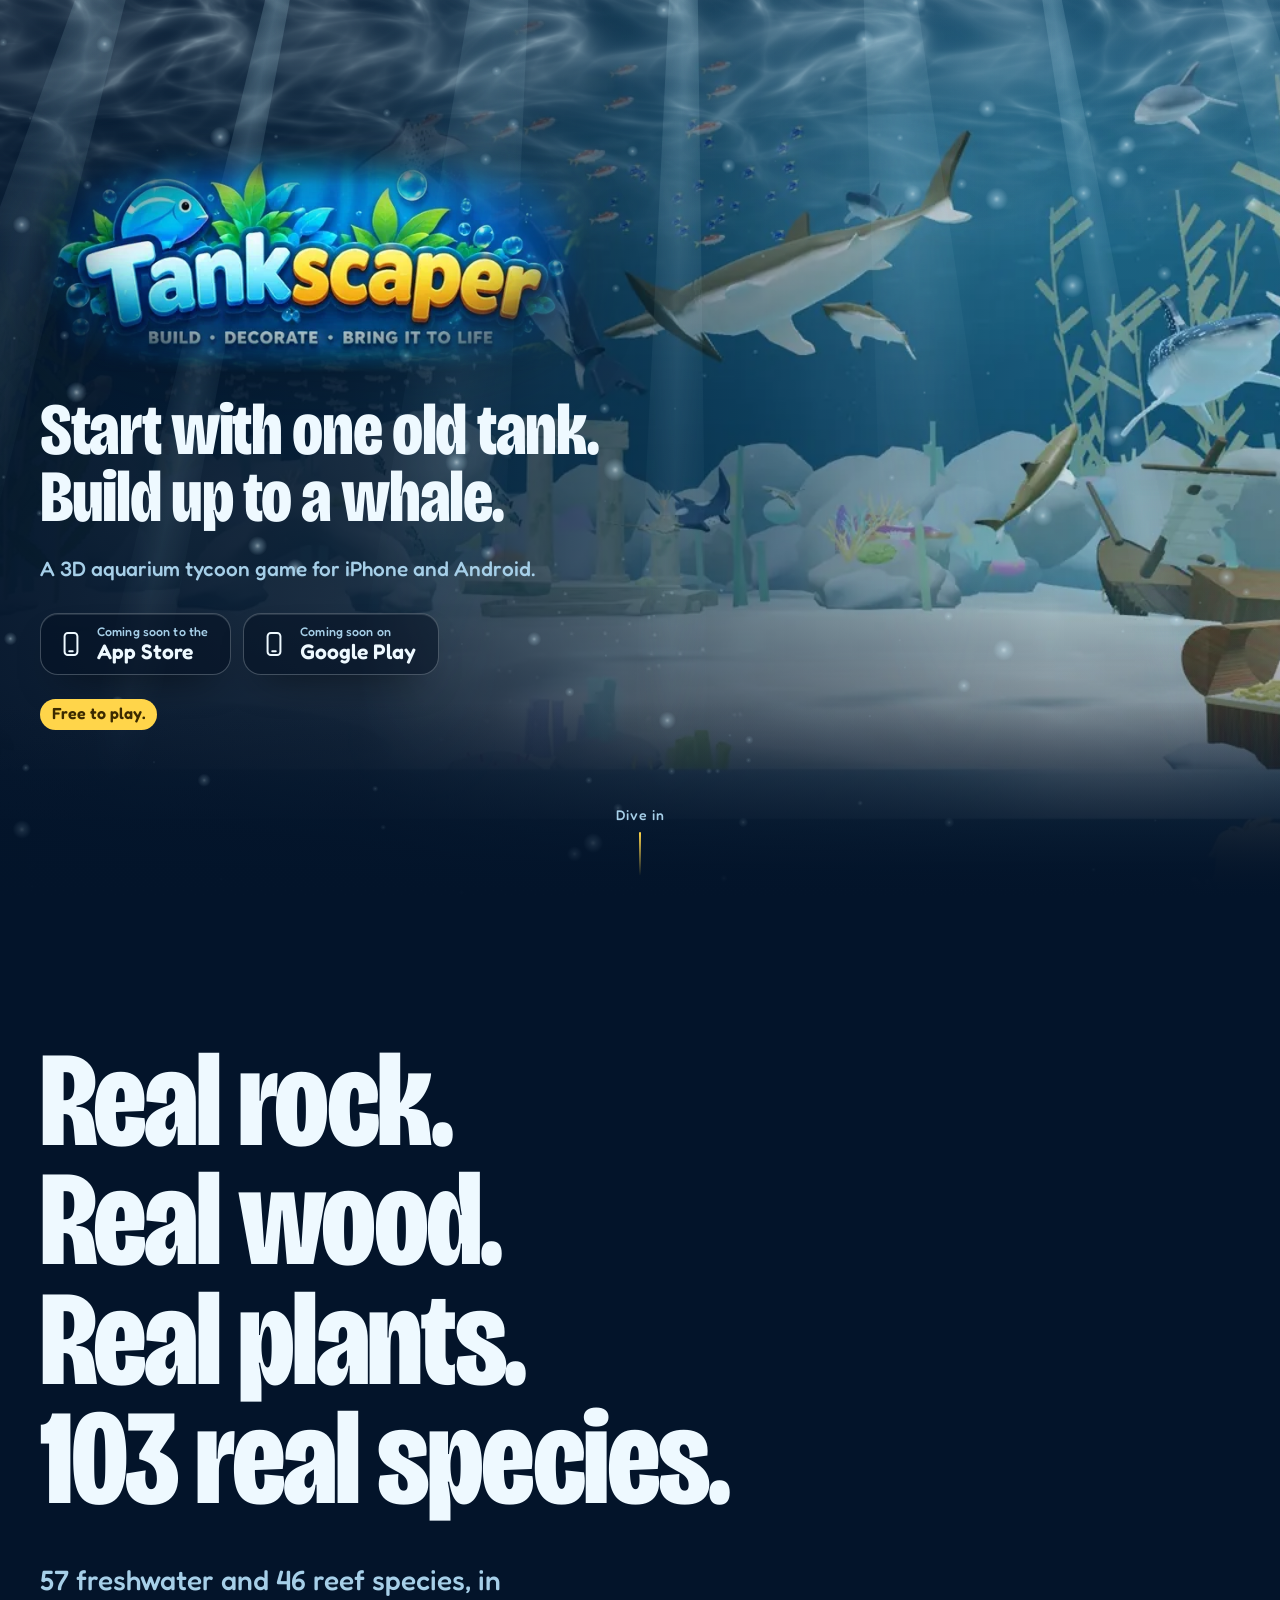
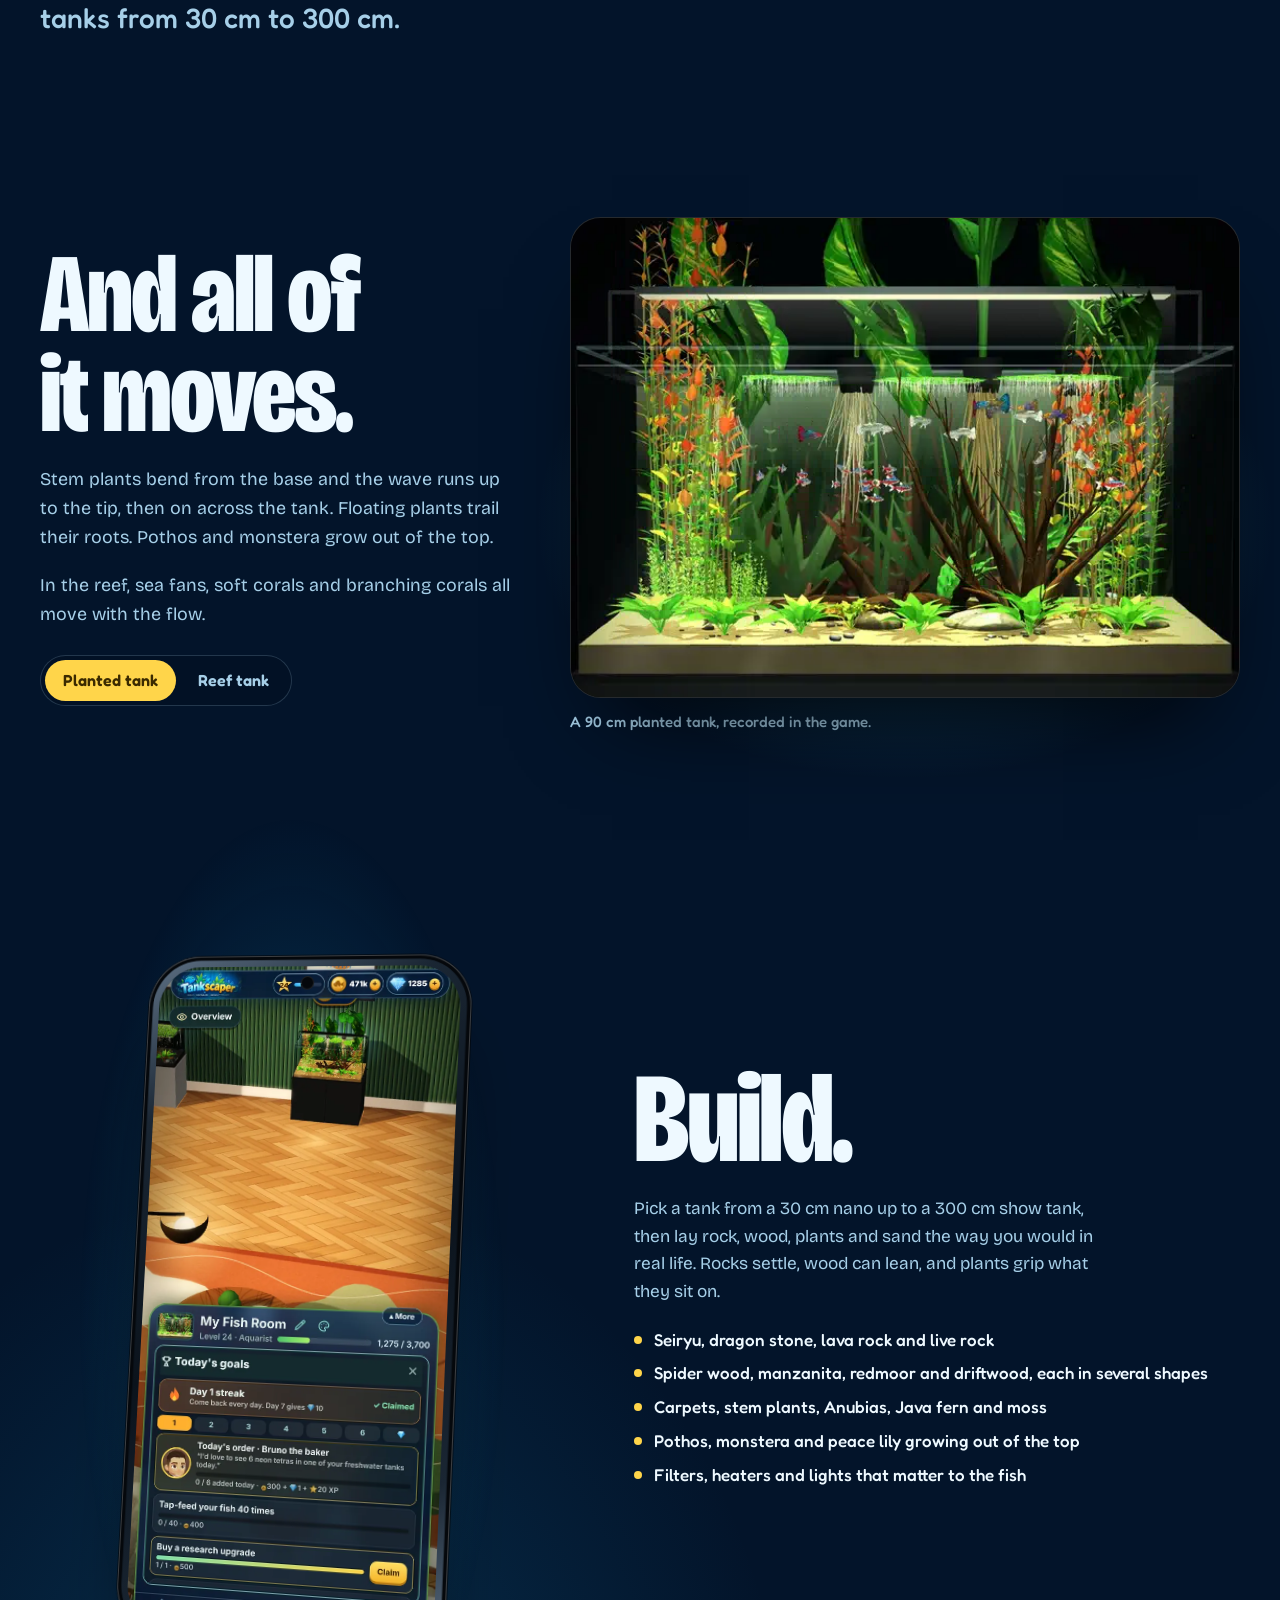
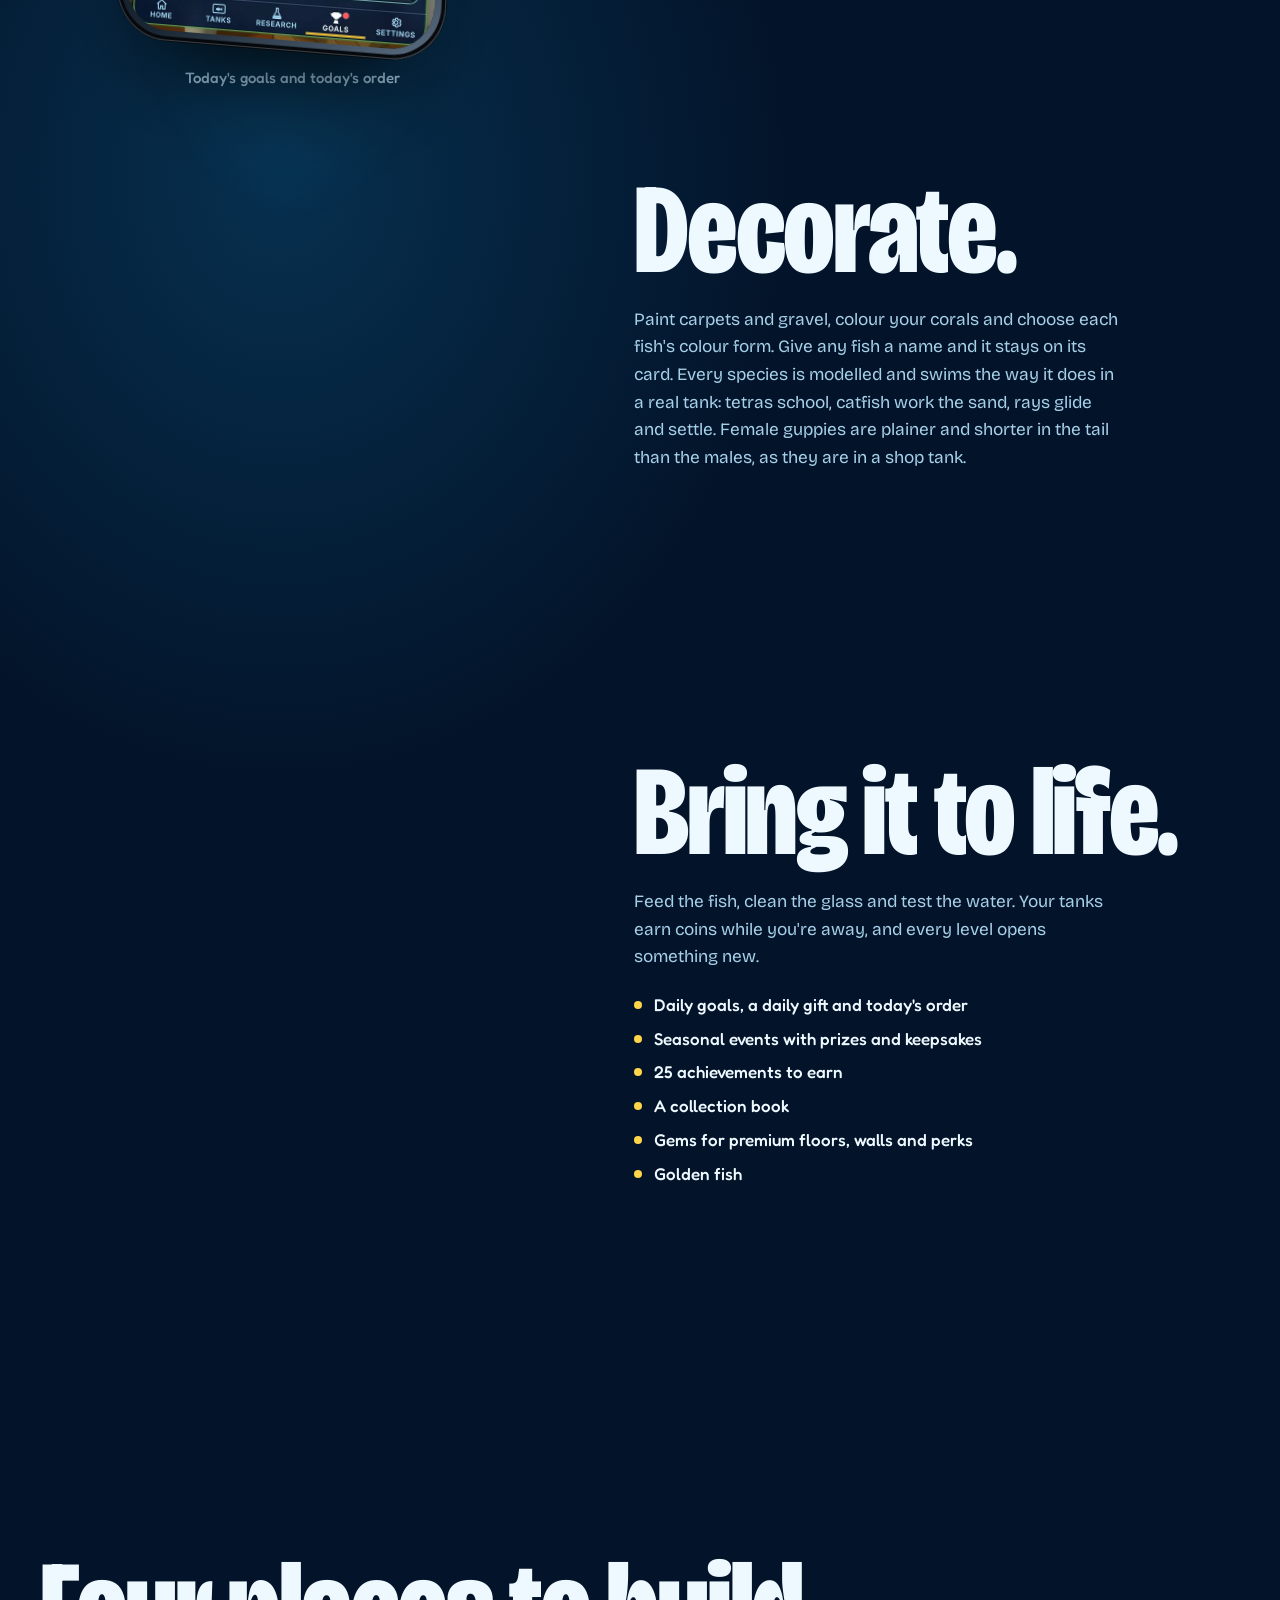
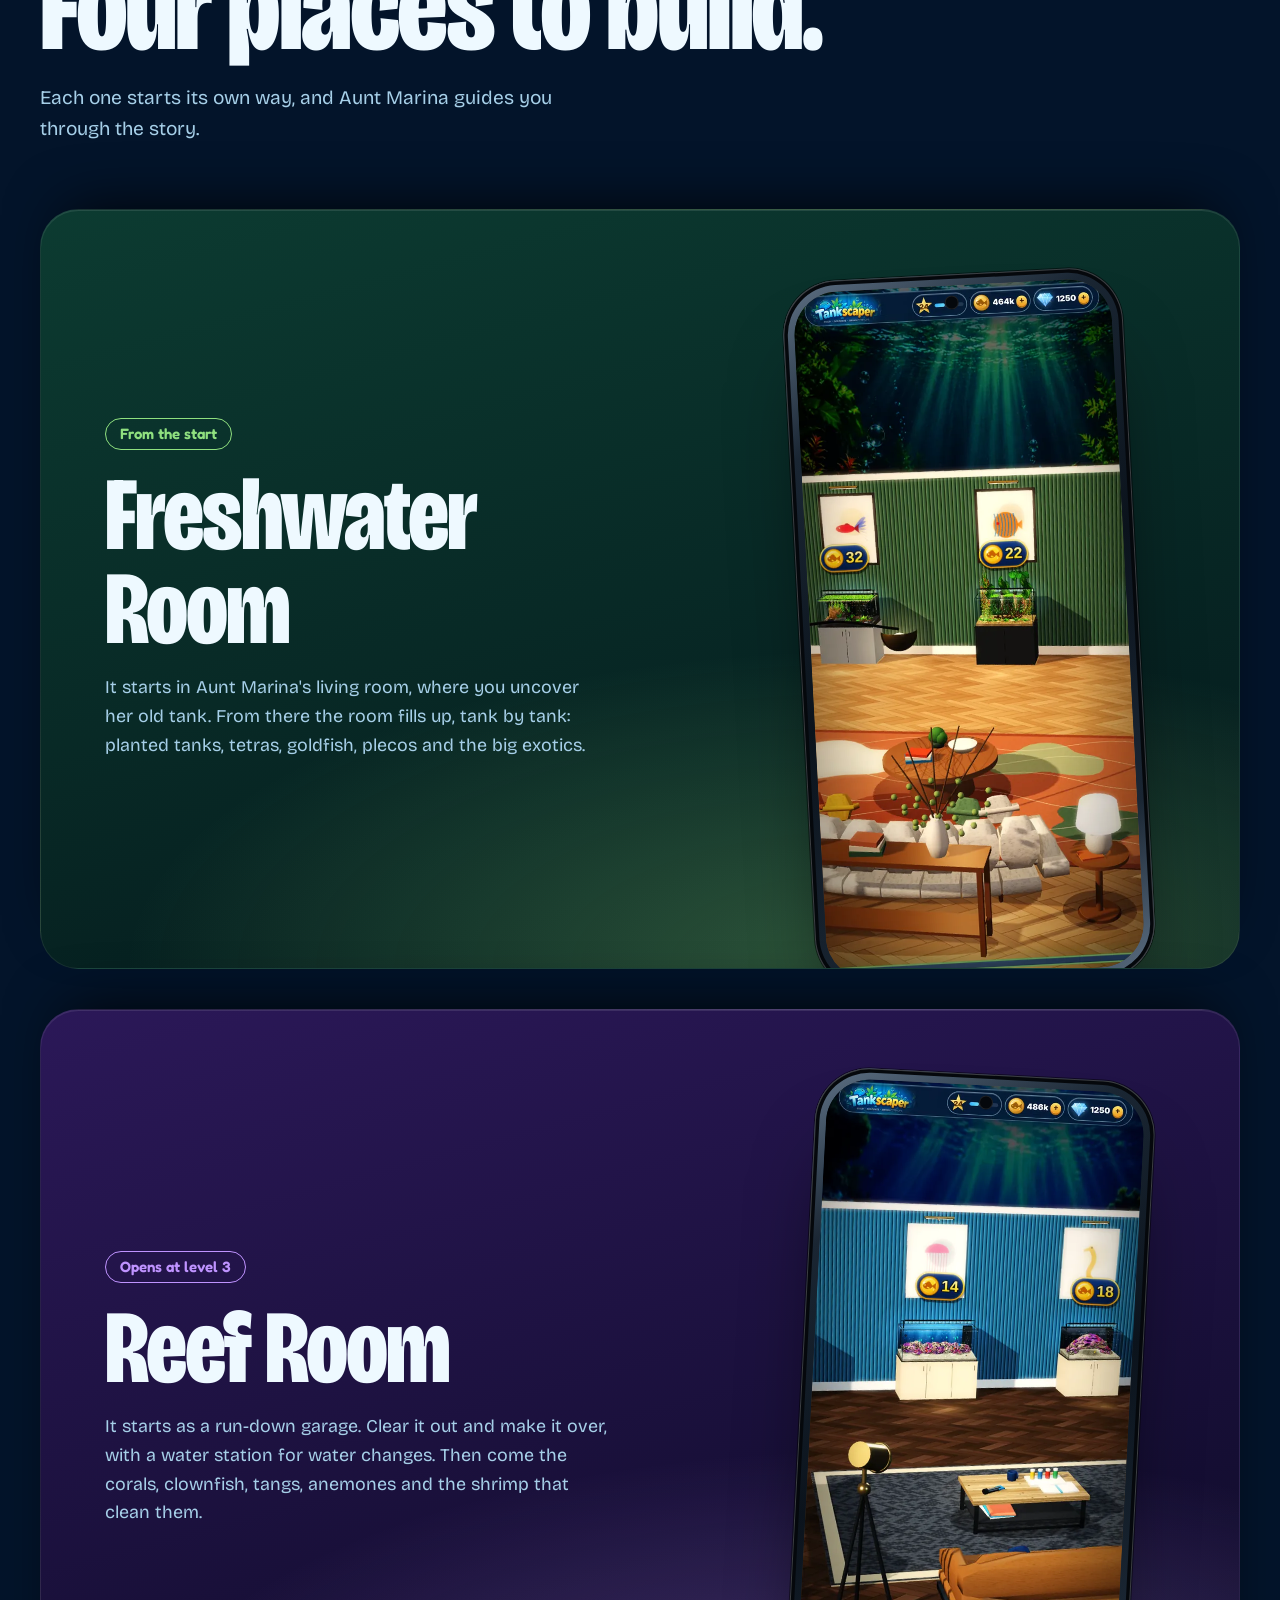
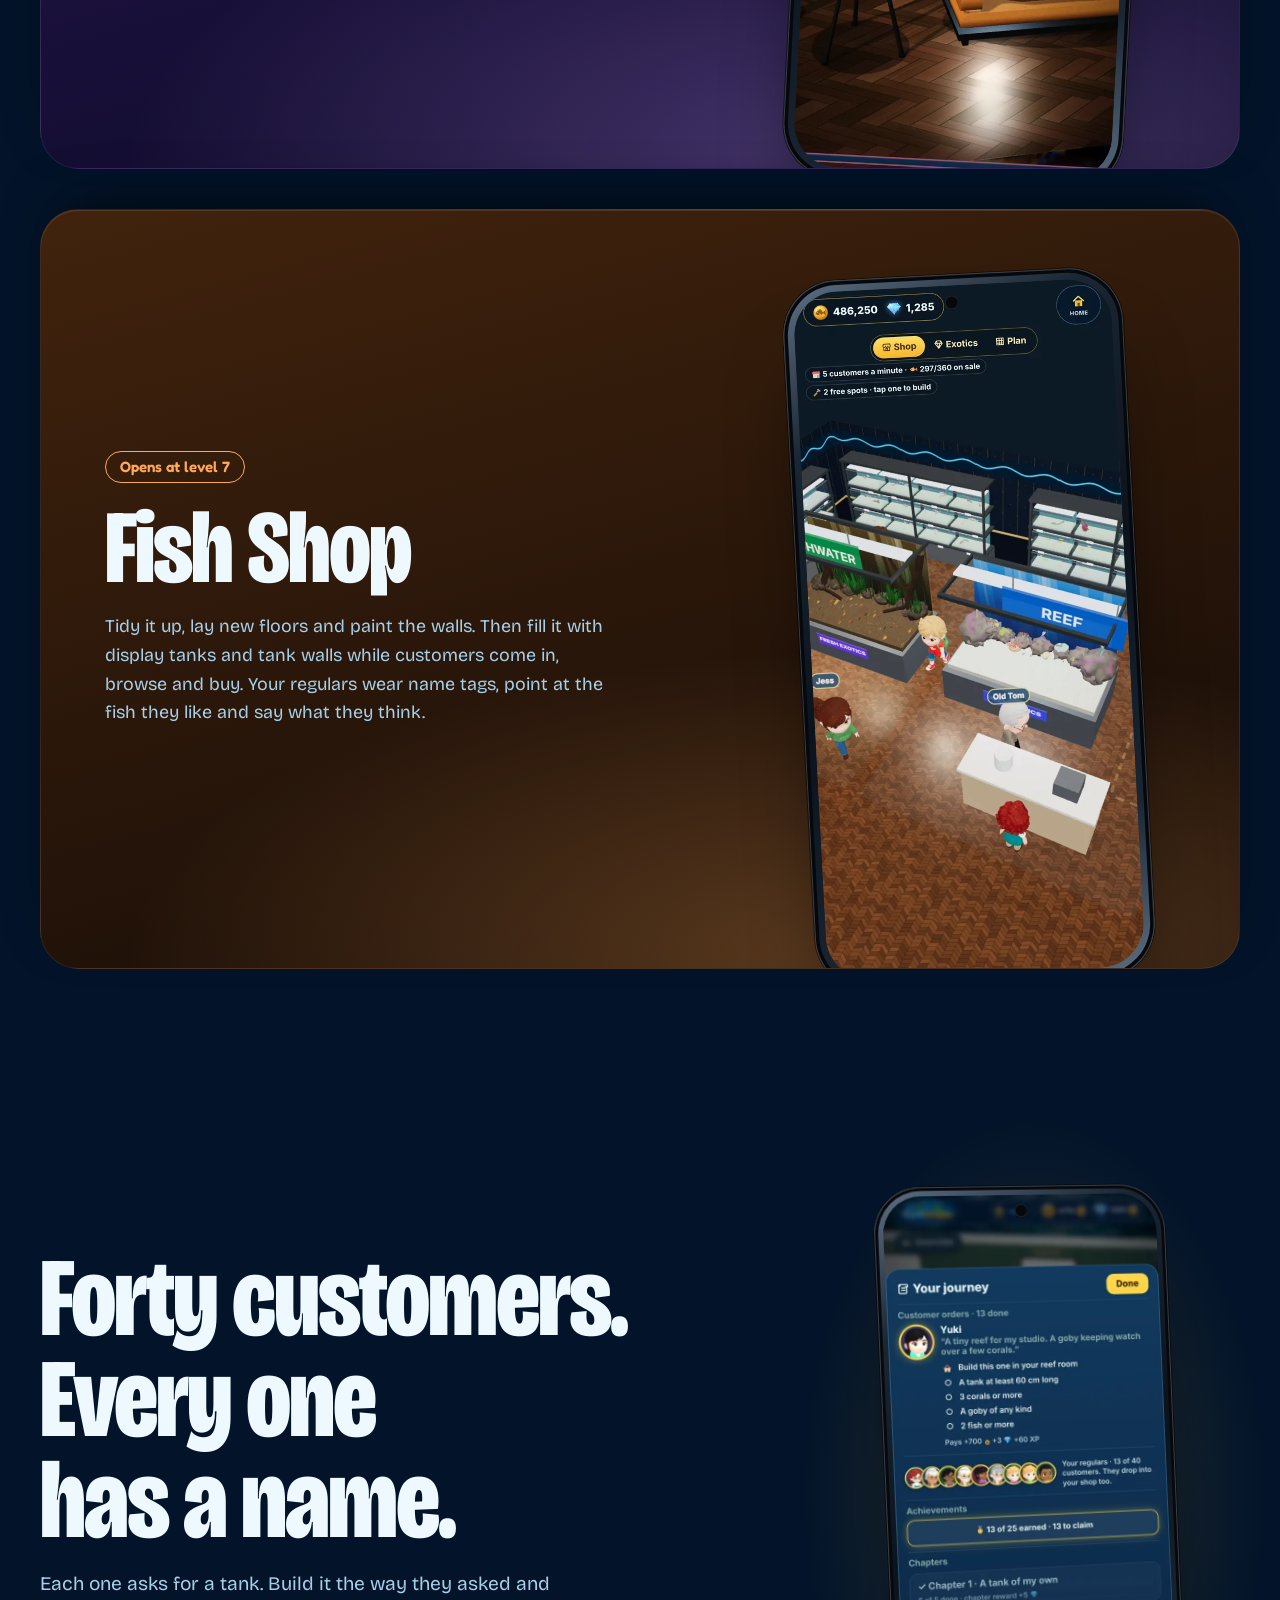
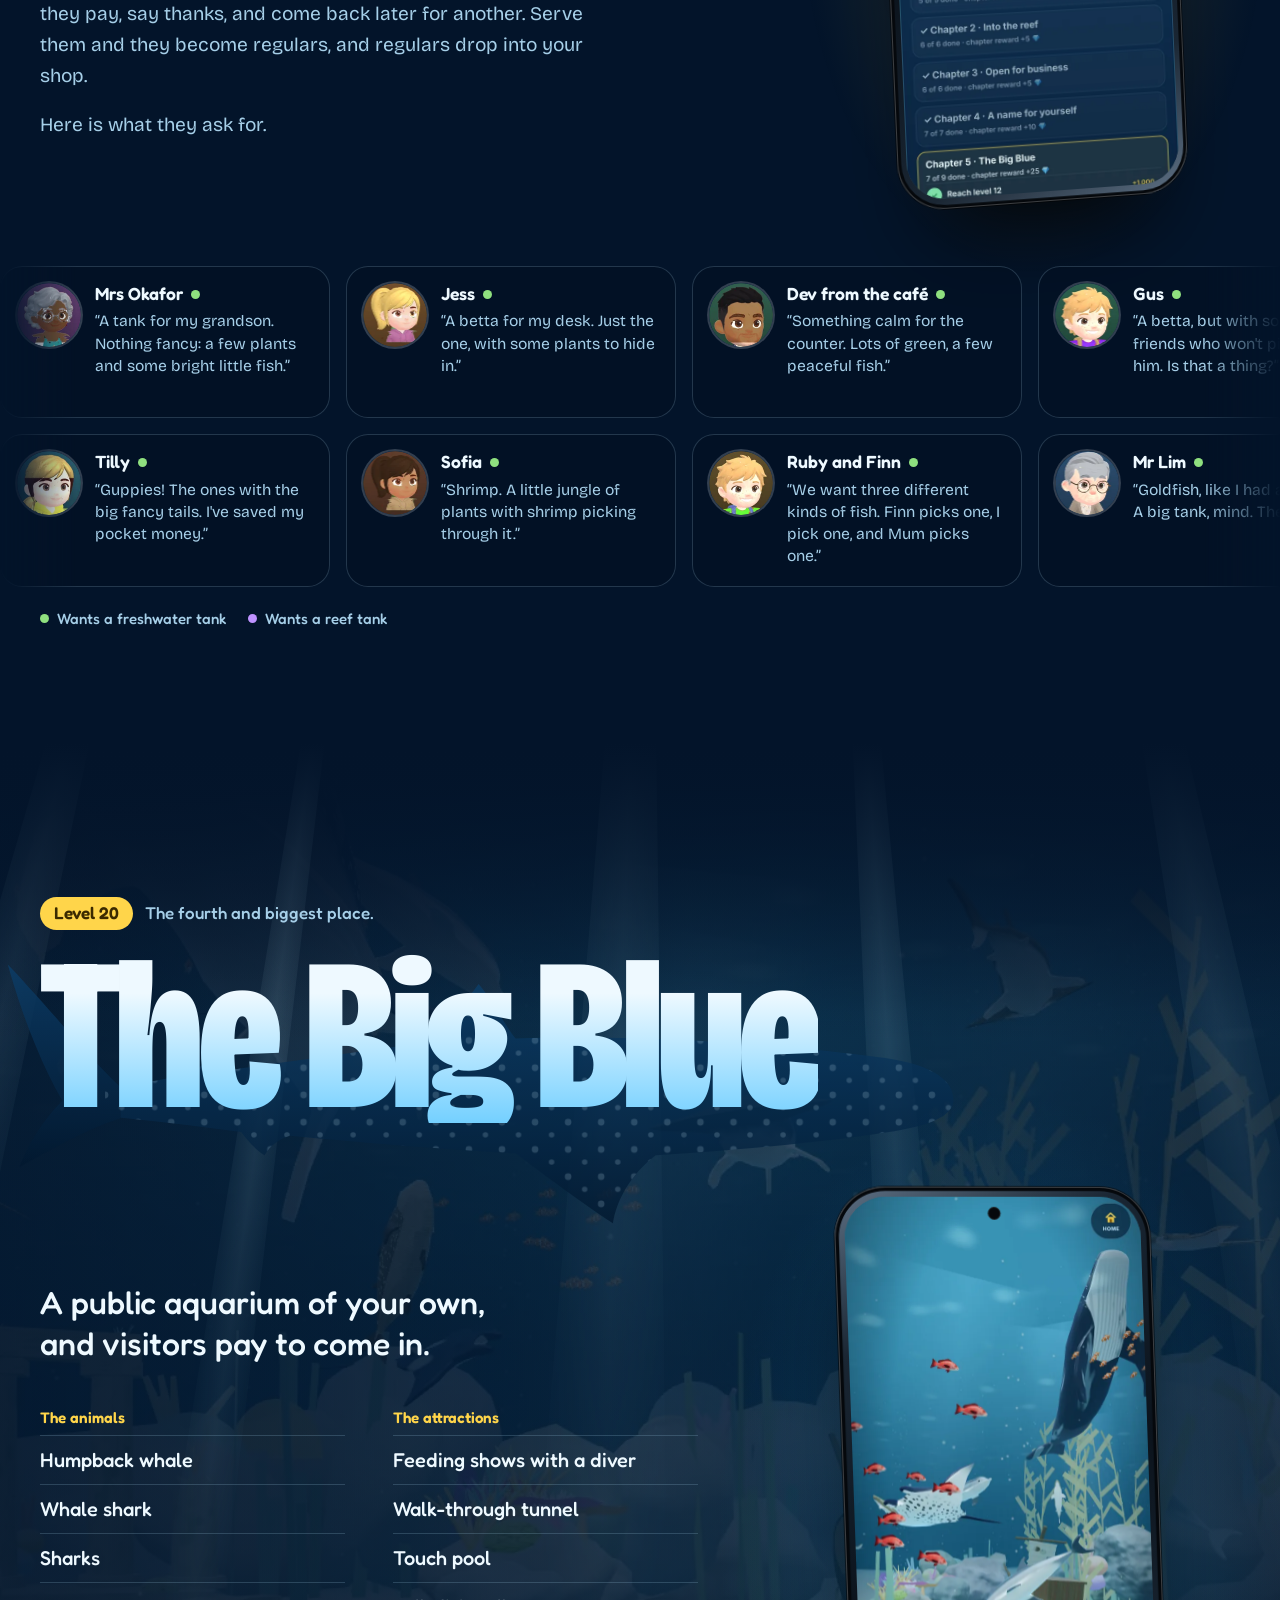
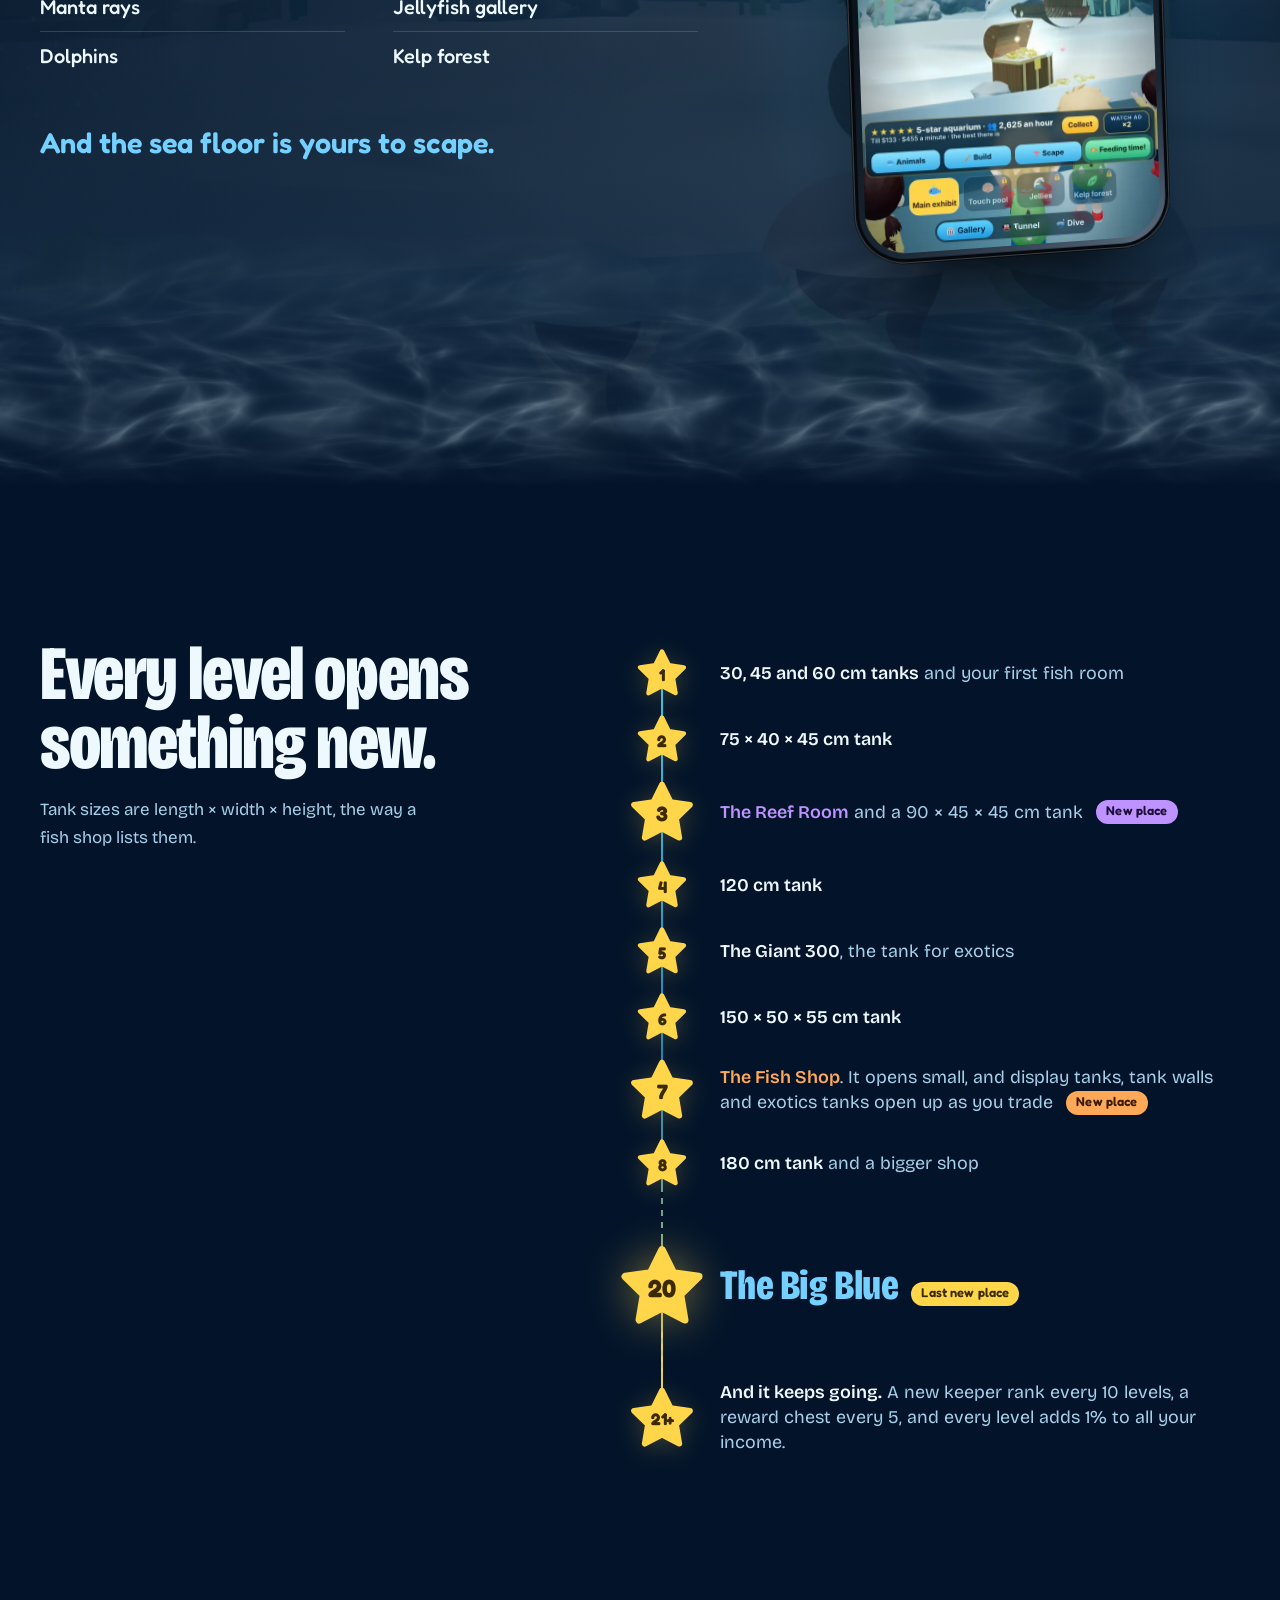
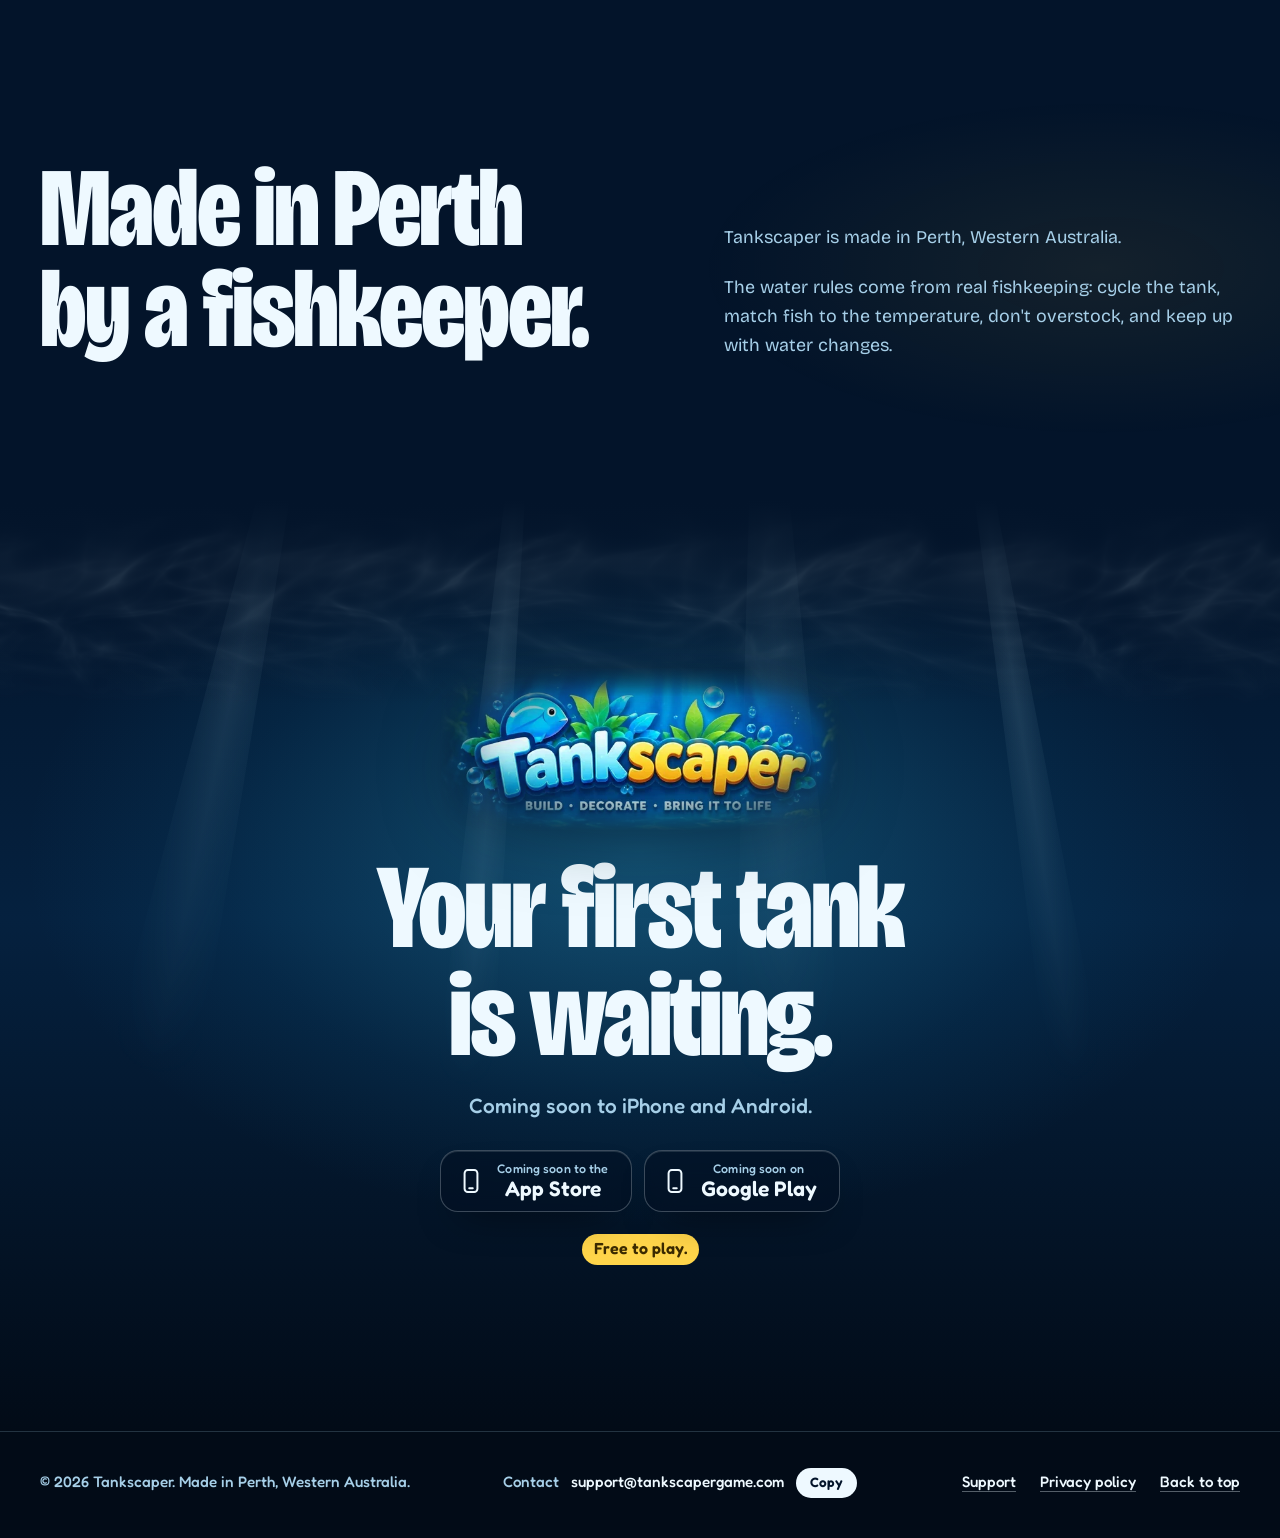
==== index.html @ 062accc3 "Add the Tankscaper website, privacy policy and support page Co-Authored-By: Claude Opus 5.5 <noreply" ====
<!doctype html><html><head><meta charset=utf8><meta name=viewport content="width=device-width,initial-scale=1,viewport-fit=cover"><style>:root{color-scheme:light;box-sizing:border-box;padding-top:env(safe-area-inset-top,0px);padding-bottom:env(safe-area-inset-bottom,0px)}html{scroll-padding-top:env(safe-area-inset-top,0px)}body{margin:0;padding:0;font:14px -apple-system,BlinkMacSystemFont,sans-serif;background:#fff;color:#000}img{max-width:100%}[hidden]:not([hidden=until-found i]){display:none!important}</style></head><body>
<title>Tankscaper</title>
<meta name="claude:viewport-fit-sides" content="cover">
<meta name="description" content="Tankscaper is a free-to-play 3D aquarium tycoon game, coming soon to iPhone and Android. Aquascape real tanks, keep 103 real species, and build your way from Aunt Marina's old tank to The Big Blue.">
<meta name="theme-color" content="#05213f">
<link rel="preconnect" href="https://fonts.googleapis.com">
<link rel="preconnect" href="https://fonts.gstatic.com" crossorigin>
<link rel="stylesheet" href="https://fonts.googleapis.com/css2?family=Bricolage+Grotesque:opsz,wdth,wght@12..96,75..100,400..800&family=Fredoka:wght@500..700&display=swap">
<style>
/* Layout: the page is one long dive. The hero is bright water just under the surface; each section sits deeper,
   the first three places are lit rooms that stack up on the way down, The Big Blue is the deep end, and the last
   call rises back toward the light. Type is left-aligned and oversized; the game's own gradient and gold lead.
   One deliberate look: this page is always dark, whatever the viewer's theme. */
:root{
  color-scheme:dark;
  /* the game's loading-screen gradient, surface to deep */
  --surface:#34c2ee;
  --shallow:#1180b8;
  --mid:#0a4a7c;
  --deep:#05213f;
  --abyss:#03142a;          /* page ground, just below the gradient */
  --trench:#020b17;         /* footer */
  /* coins, stars and the "You're here" button in the game */
  --gold:#ffd54a;
  --gold-ink:#3b2a00;
  /* text on water */
  --foam:#eef9ff;
  --mist:#a6cfe8;
  --line:rgba(166,207,232,.2);
  --glass:rgba(2,16,34,.55);
  /* silhouettes */
  --sil-hi:#0c3f6b;
  --sil-lo:#02182f;
  --spot:#cfefff;
  /* phone hardware */
  --ti-hi:#5f7286;
  --ti:#1a2633;
  --ti-lo:#0b131c;
  --bezel:#05080c;
  /* the four places, coloured as on the game's home screen */
  --fresh:#8fe07f;  --fresh-ground:#0c3b31; --fresh-deep:#04181b;
  --reef:#bf93ff;   --reef-ground:#2b1858;  --reef-deep:#0c0a24;  --reef-ink:#1d0c3a;
  --shop:#ffa857;   --shop-ground:#41230d;  --shop-deep:#140b07;  --shop-ink:#3a1a00;
  --blue:#74d0ff;
  --caustic:none;           /* filled in by script with a drawn caustic texture */
  /* type */
  --display:"Bricolage Grotesque","Avenir Next Condensed","Arial Narrow",sans-serif-condensed,system-ui,sans-serif;
  --text:"Bricolage Grotesque",system-ui,-apple-system,"Segoe UI",Roboto,sans-serif;
  --ui:"Fredoka",ui-rounded,"Arial Rounded MT Bold","Trebuchet MS",system-ui,sans-serif;
}

*,*::before,*::after{box-sizing:border-box}
@media (prefers-reduced-motion:no-preference){html{scroll-behavior:smooth}}
body{background:var(--abyss);color:var(--foam);font:400 1.0625rem/1.6 var(--text);-webkit-font-smoothing:antialiased;-moz-osx-font-smoothing:grayscale;overflow-x:hidden}
h1,h2,h3,p,ul,ol,figure{margin:0}
ul,ol{padding:0;list-style:none}
img{display:block;max-width:100%}
a{color:inherit}
:focus-visible{outline:3px solid var(--gold);outline-offset:4px;border-radius:10px}
.sr-only{position:absolute;width:1px;height:1px;margin:-1px;padding:0;overflow:hidden;clip:rect(0 0 0 0);clip-path:inset(50%);white-space:nowrap;border:0}
.defs{position:absolute;width:0;height:0;overflow:hidden}

.wrap{width:100%;max-width:1280px;margin-inline:auto;padding-left:max(16px, env(safe-area-inset-left, 0px));padding-right:max(16px, env(safe-area-inset-right, 0px))}
@media (min-width:760px){.wrap{padding-left:max(40px, env(safe-area-inset-left, 0px));padding-right:max(40px, env(safe-area-inset-right, 0px))}}

.display{font-family:var(--display);font-weight:800;font-stretch:75%;line-height:.9;letter-spacing:-.018em;text-wrap:balance}

/* ---------- shared: store buttons, free-to-play line, phones ---------- */
.stores{display:flex;flex-wrap:wrap;gap:12px}
.store{display:inline-flex;align-items:center;gap:12px;min-height:62px;padding:10px 22px 10px 16px;border-radius:18px;background:var(--glass);border:1px solid rgba(238,249,255,.24);box-shadow:inset 0 1px 0 rgba(238,249,255,.12),0 18px 40px -22px rgba(0,0,0,.8);-webkit-backdrop-filter:blur(14px);backdrop-filter:blur(14px)}
.store svg{width:28px;height:28px;flex:none;fill:none;stroke:var(--foam);stroke-width:1.7;stroke-linecap:round;stroke-linejoin:round}
.store span{display:flex;flex-direction:column;gap:1px;min-width:0}
.store small{font:500 .78rem/1.15 var(--ui);color:var(--mist);letter-spacing:.01em}
.store b{font:600 1.32rem/1.1 var(--ui);color:var(--foam);white-space:nowrap}
@media (max-width:479px){
  .stores{display:grid;grid-template-columns:repeat(2,minmax(0,1fr));width:100%}
  .store{padding:10px 12px;gap:10px;min-height:58px}
  .store svg{width:22px;height:22px}
  .store small{font-size:.72rem}
  .store b{font-size:1.1rem}
}
.free{display:flex;flex-wrap:wrap;align-items:center;gap:8px 12px;font:500 1rem/1.35 var(--ui);color:var(--mist)}
.free b{font-weight:600;color:var(--gold-ink);background:var(--gold);border-radius:999px;padding:4px 12px 5px}
.kind{font:500 clamp(1.05rem,1.8vw,1.3rem)/1.4 var(--ui);color:var(--mist)}

.phone{--pw:min(300px,74vw);position:relative;width:var(--pw);max-width:100%;padding:calc(var(--pw) * .032);border-radius:calc(var(--pw) * .16);
  background:linear-gradient(150deg,var(--ti-hi) 0%,var(--ti) 20%,var(--ti-lo) 50%,var(--ti) 80%,var(--ti-hi) 100%);
  box-shadow:inset 0 0 0 1px rgba(255,255,255,.22),inset 0 0 0 calc(var(--pw) * .013) var(--bezel),0 60px 90px -40px rgba(0,0,0,.9),0 0 0 1px rgba(0,0,0,.5)}
.phone img{width:100%;height:auto;aspect-ratio:9/19.5;object-fit:cover;object-position:50% 0;border-radius:calc(var(--pw) * .13);background:var(--deep)}
.phone::after{content:"";position:absolute;top:calc(var(--pw) * .062);left:50%;width:calc(var(--pw) * .042);aspect-ratio:1;transform:translateX(-50%);border-radius:50%;background:var(--bezel);box-shadow:inset 0 0 0 1px rgba(255,255,255,.1)}

/* ---------- living water: caustics, light shafts, silhouettes, motes ---------- */
.scene{position:absolute;inset:0;z-index:-1;pointer-events:none;overflow:hidden}
.scene>*{position:absolute}
.caustics{overflow:hidden;opacity:0;transition:opacity 2.4s ease}
.caustics.on{opacity:var(--co,.5)}
/* each layer is one tile larger only on the sides it drifts away from, then loops seamlessly */
.caustics i{position:absolute;inset:calc(var(--t) * -1) 0 0 calc(var(--t) * -1);background-image:var(--caustic);background-size:var(--t) var(--t);background-repeat:repeat;animation:drift-a 30s linear infinite}
.caustics i:first-child{--t:340px}
.caustics i+i{--t:470px;inset:calc(var(--t) * -1) calc(var(--t) * -1) 0 0;opacity:.75;animation-name:drift-b;animation-duration:43s}
@keyframes drift-a{to{transform:translate3d(var(--t),var(--t),0)}}
@keyframes drift-b{to{transform:translate3d(calc(var(--t) * -1),var(--t),0)}}
.ceiling{inset:0 -20% auto;height:56%;transform:scaleY(.5);transform-origin:50% 0;--co:.6;
  -webkit-mask-image:linear-gradient(180deg,#000 0%,rgba(0,0,0,.5) 45%,transparent 100%);mask-image:linear-gradient(180deg,#000 0%,rgba(0,0,0,.5) 45%,transparent 100%)}

.shafts{inset:-4% -8% 0;transform-origin:50% 0;animation:sway 19s ease-in-out -6s infinite alternate}
.shafts i{position:absolute;top:-3%;left:var(--x);width:var(--w);height:112%;transform-origin:50% 0;transform:rotate(var(--r));
  background:linear-gradient(90deg,rgba(196,240,255,0),rgba(196,240,255,var(--a,.2)) 50%,rgba(196,240,255,0));
  clip-path:polygon(36% 0,64% 0,100% 100%,0 100%);
  -webkit-mask-image:linear-gradient(180deg,#000 0%,rgba(0,0,0,.5) 40%,transparent 84%);mask-image:linear-gradient(180deg,#000 0%,rgba(0,0,0,.5) 40%,transparent 84%);
  animation:shimmer var(--d,9s) ease-in-out var(--dl,0s) infinite alternate}
@keyframes shimmer{from{opacity:.28}to{opacity:1}}
@keyframes sway{from{transform:rotate(-2deg)}to{transform:rotate(2.2deg)}}

.sil svg{display:block;width:100%;height:auto;overflow:visible}
.sil .s1{stop-color:var(--sil-hi)}
.sil .s2{stop-color:var(--sil-lo)}
.whale{left:0;bottom:7%;width:clamp(640px,74vw,1180px);animation:swim-l 100s linear -42s infinite}
.whale svg{opacity:.6;animation:bob 12s ease-in-out -3s infinite alternate}
.whale .fluke{transform-origin:872px 174px;animation:fluke 6.5s ease-in-out infinite alternate}
.manta{left:0;top:5%;width:clamp(180px,22vw,330px);animation:glide 72s linear -30s infinite}
.manta svg{opacity:.85;animation:flap 5.2s ease-in-out infinite alternate}
@keyframes swim-l{from{transform:translate3d(100vw,0,0)}to{transform:translate3d(-100%,0,0)}}
@keyframes swim-r{from{transform:translate3d(-100%,0,0)}to{transform:translate3d(100vw,0,0)}}
@keyframes bob{from{transform:translateY(-3%) rotate(-1.2deg)}to{transform:translateY(4%) rotate(1.4deg)}}
@keyframes fluke{from{transform:rotate(-7deg)}to{transform:rotate(8deg)}}
@keyframes glide{from{transform:translate3d(104vw,70%,0) rotate(-68deg)}to{transform:translate3d(-130%,-30%,0) rotate(-84deg)}}
@keyframes flap{from{transform:scale(1,1)}to{transform:scale(.8,1.06)}}
.motes{inset:0;width:100%;height:100%}

/* paused when off screen, and always for reduced motion (each layer holds its first frame) */
.live.is-off .scene *,.live.is-off .shark,.live.is-off .shark *{animation-play-state:paused}
@media (prefers-reduced-motion:reduce){
  .scene *,.shark,.shark *,.dive i{animation-play-state:paused!important}
  .film{display:none}
  .caustics{transition:none}
}

/* ---------- 1. hero ---------- */
.hero{position:relative;isolation:isolate;overflow:hidden;display:flex;flex-direction:column;justify-content:center;
  min-height:max(640px,min(100vh,1040px));min-height:max(640px,min(100svh,1040px));
  background:
    radial-gradient(110% 60% at 50% -14%,rgba(52,194,238,.9) 0%,rgba(52,194,238,.32) 42%,rgba(52,194,238,0) 72%),
    linear-gradient(180deg,var(--shallow) 0%,var(--mid) 36%,var(--deep) 72%,var(--abyss) 100%)}
.hero .scene::after{content:"";position:absolute;inset:auto 0 0;height:22%;background:linear-gradient(180deg,rgba(3,20,42,0),var(--abyss))}
/* key art: a frame from the game's own Big Blue, under the light, the caustics and the motes.
   Darkened on the copy side so the words stay crisp; on a phone the whole frame dims behind the copy. */
.keyart{inset:0}
.keyart img{position:absolute;inset:0;width:100%;height:100%;object-fit:cover;object-position:64% 42%}
.keyart::after{content:"";position:absolute;inset:0;background:
  linear-gradient(90deg,rgba(3,20,42,.95) 0%,rgba(3,20,42,.84) 28%,rgba(3,20,42,.4) 56%,rgba(3,20,42,.06) 82%),
  linear-gradient(180deg,rgba(5,33,63,.5) 0%,rgba(5,33,63,0) 26%,rgba(3,20,42,0) 64%,var(--abyss) 100%)}
.has-art .whale,.has-art .manta{display:none}
@media (max-width:899px){
  .keyart img{object-position:70% 50%}
  .keyart::after{background:linear-gradient(180deg,rgba(3,20,42,.72) 0%,rgba(3,20,42,.66) 40%,rgba(3,20,42,.84) 72%,var(--abyss) 100%)}
}
.hero-inner{position:relative;padding-block:clamp(76px,11svh,120px) clamp(104px,14svh,150px)}
.hero-copy{display:flex;flex-direction:column;align-items:flex-start;gap:clamp(16px,2.2vw,24px);max-width:820px}
.logo{width:min(560px,100%);margin-left:-1.4%;filter:drop-shadow(0 18px 34px rgba(2,12,25,.45))}
/* the logo art carries its own underwater backdrop: feather its edges into the scene */
.logo img,.final-logo img{width:100%;height:auto;
  -webkit-mask-image:linear-gradient(90deg,transparent 0%,#000 5%,#000 95%,transparent 100%),linear-gradient(180deg,transparent 0%,#000 18%,#000 88%,transparent 100%);
  -webkit-mask-composite:source-in;
  mask-image:linear-gradient(90deg,transparent 0%,#000 5%,#000 95%,transparent 100%),linear-gradient(180deg,transparent 0%,#000 18%,#000 88%,transparent 100%);
  mask-composite:intersect}
.hook{font-size:clamp(2.3rem,9.4vw,4.6rem);max-width:100%}
.hook span{display:block}
.hero .stores{margin-top:6px}
.dive{position:absolute;z-index:1;left:0;right:0;bottom:16px;width:max-content;margin-inline:auto;display:flex;flex-direction:column;align-items:center;gap:10px;padding:8px 14px;font:500 .875rem/1 var(--ui);letter-spacing:.06em;color:var(--mist);text-decoration:none}
.dive i{display:block;width:2px;height:44px;border-radius:2px;background:linear-gradient(180deg,var(--gold),rgba(255,213,74,0));transform-origin:50% 0;animation:cue 2.8s ease-in-out -1.2s infinite}
@keyframes cue{0%{transform:scaleY(0);opacity:1}60%{transform:scaleY(1);opacity:1}100%{transform:scaleY(1);opacity:0}}
@media (min-width:1000px){
  .whale{bottom:9%}
  .manta{top:9%}
}

/* ---------- 2. reveal ---------- */
.reveal{position:relative;padding-block:clamp(88px,11vw,170px) clamp(72px,10vw,150px)}
.reveal h2{font-size:clamp(3rem,10.6vw,9.5rem);line-height:.88}
.reveal h2 span{display:block}
.reveal-sub{margin-top:clamp(26px,3.4vw,46px);max-width:31ch;font:500 clamp(1.2rem,2.3vw,1.75rem)/1.35 var(--ui);color:var(--mist)}

/* ---------- 3. feature beats ---------- */
.beats{position:relative;overflow-x:clip;padding-block:clamp(48px,7vw,110px) clamp(96px,12vw,180px);
  background:radial-gradient(55% 38% at 22% 42%,rgba(17,128,184,.26),rgba(17,128,184,0) 72%)}
.beats-grid{display:grid;grid-template-columns:minmax(0,1fr);grid-template-areas:"b1" "ph" "b2" "b3";gap:clamp(56px,9vw,104px)}
.beat{display:flex;flex-direction:column;align-items:flex-start;gap:18px;min-width:0}
.b1{grid-area:b1}.b2{grid-area:b2}.b3{grid-area:b3}
.beat h3{font-size:clamp(3.4rem,15vw,8rem)}
.beat p{max-width:44ch;color:var(--mist);font-size:clamp(1.0625rem,1.35vw,1.2rem)}
.ticks{display:flex;flex-direction:column;gap:10px;margin-top:4px}
.ticks li{display:flex;gap:12px;align-items:baseline;font:500 1.0625rem/1.4 var(--ui);color:var(--foam)}
.ticks li::before{content:"";flex:none;width:8px;height:8px;border-radius:50%;background:var(--gold);transform:translateY(-2px)}
.beat-phone{grid-area:ph;position:relative;justify-self:center;isolation:isolate}
.beat-phone::before{content:"";position:absolute;inset:-18% -14%;z-index:-1;background:radial-gradient(closest-side,rgba(52,194,238,.4),rgba(17,128,184,.16) 55%,rgba(17,128,184,0))}
.beat-phone .phone{--pw:min(310px,76vw);transform:perspective(1600px) rotateY(-12deg) rotateX(4deg) rotate(2deg)}
@media (min-width:1000px){
  .beats-grid{grid-template-columns:minmax(0,5fr) minmax(0,6fr);grid-template-areas:"ph b1" "ph b2" "ph b3";column-gap:clamp(64px,7vw,128px);row-gap:0}
  .beat{min-height:min(72svh,660px);justify-content:center;padding-block:48px}
  .beat-phone{position:sticky;top:max(24px,calc(50svh - 390px));align-self:start}
  .beat-phone .phone{--pw:min(340px,26vw)}
}

/* ---------- 4. the places, stacking as you scroll ---------- */
.places{position:relative;padding-block:clamp(56px,8vw,120px) clamp(48px,7vw,96px)}
.places-head{display:flex;flex-direction:column;gap:18px;margin-bottom:clamp(36px,5vw,72px)}
.places-head h2{font-size:clamp(3.1rem,12vw,8rem)}
.places-head p{max-width:46ch;color:var(--mist);font-size:clamp(1.0625rem,1.5vw,1.25rem)}
.deck{display:flex;flex-direction:column;gap:clamp(24px,4vw,40px)}
.place{--i:0;position:sticky;top:calc(env(safe-area-inset-top, 0px) + 14px + var(--i) * 14px);height:min(720px,calc(100svh - 56px));
  display:flex;flex-direction:column;overflow:hidden;border-radius:clamp(26px,3vw,40px);border:1px solid rgba(255,255,255,.07);
  background:radial-gradient(90% 60% at 70% 100%,var(--glow),transparent 70%),linear-gradient(165deg,var(--ground) 0%,var(--ground-deep) 100%);
  box-shadow:inset 0 1px 0 rgba(255,255,255,.1),0 -24px 60px -28px rgba(0,0,0,.9)}
.place.fresh{--accent:var(--fresh);--glow:rgba(143,224,127,.3);--ground:var(--fresh-ground);--ground-deep:var(--fresh-deep)}
.place.reef{--i:1;--accent:var(--reef);--glow:rgba(191,147,255,.32);--ground:var(--reef-ground);--ground-deep:var(--reef-deep)}
.place.shop{--i:2;--accent:var(--shop);--glow:rgba(255,168,87,.3);--ground:var(--shop-ground);--ground-deep:var(--shop-deep)}
.place-copy{display:flex;flex-direction:column;align-items:flex-start;gap:14px;padding:28px 22px 0;min-width:0}
.when{font:600 .9375rem/1 var(--ui);color:var(--accent);border:1.5px solid var(--accent);border-radius:999px;padding:7px 14px 8px}
.place h3{font-size:clamp(2.7rem,12vw,6.5rem)}
.place-copy p:last-child{color:var(--mist);max-width:42ch}
.place-shot{flex:1 1 auto;min-height:0;display:flex;justify-content:center;align-items:flex-start;padding-top:24px}
.place-shot .phone{--pw:min(270px,64vw);transform:rotate(-3deg)}
.place.reef .place-shot .phone{transform:rotate(3deg)}
@media (min-width:760px){
  .place{display:grid;grid-template-columns:minmax(0,1.1fr) minmax(0,.9fr);top:calc(env(safe-area-inset-top, 0px) + 32px + var(--i) * 18px);height:min(760px,calc(100svh - 72px))}
  .place-copy{align-self:center;gap:18px;padding:clamp(36px,5vw,72px)}
  .place-copy p:last-child{font-size:clamp(1.0625rem,1.4vw,1.2rem)}
  .place-shot{padding-top:clamp(40px,5vw,64px)}
  .place-shot .phone{--pw:min(340px,32vw)}
}
@media (max-height:600px){
  .place{position:relative;top:auto;height:auto}
  .place-shot{height:440px}
}

/* ---------- 5. the final level ---------- */
.bigblue{position:relative;isolation:isolate;overflow:hidden;padding-block:clamp(96px,12vw,180px) clamp(150px,18vw,260px);
  background:
    radial-gradient(70% 40% at 50% 18%,rgba(17,128,184,.5),rgba(17,128,184,0) 70%),
    linear-gradient(180deg,var(--abyss) 0%,var(--deep) 16%,var(--deep) 40%,var(--abyss) 100%)}
.bigblue .shafts{inset:-2% -8% 20%}
/* the Big Blue from the visitors' side of the glass, faint behind the section */
.bigblue .keyart img{object-position:56% 62%;opacity:.6}
.bigblue .keyart::after{background:
  linear-gradient(180deg,var(--abyss) 0%,rgba(3,20,42,.5) 20%,rgba(3,20,42,.55) 62%,var(--abyss) 100%),
  linear-gradient(90deg,rgba(3,20,42,.72) 0%,rgba(3,20,42,.22) 62%,rgba(3,20,42,.4) 100%)}
.floor{inset:auto -20% 0;height:46%;transform:scaleY(.42);transform-origin:50% 100%;--co:.42;
  -webkit-mask-image:linear-gradient(0deg,transparent 0%,#000 26%,rgba(0,0,0,.4) 60%,transparent 100%);mask-image:linear-gradient(0deg,transparent 0%,#000 26%,rgba(0,0,0,.4) 60%,transparent 100%)}
.bigblue .scene::after{content:"";position:absolute;inset:auto 0 0;height:36%;background:linear-gradient(180deg,rgba(116,208,255,0) 0%,rgba(116,208,255,.07) 55%,rgba(3,20,42,0) 100%)}
.bb-head{position:relative;display:flex;flex-direction:column;align-items:flex-start;gap:20px}
.bb-when{display:flex;flex-wrap:wrap;gap:10px 12px;align-items:center;font:500 1.0625rem/1.3 var(--ui);color:var(--mist)}
.bb-when b{font-weight:600;color:var(--gold-ink);background:var(--gold);border-radius:999px;padding:5px 14px 6px}
.bb-title{position:relative;z-index:1;font-size:clamp(4.6rem,22vw,13.5rem);line-height:.8;letter-spacing:-.028em;color:var(--foam)}
@supports ((-webkit-background-clip:text) or (background-clip:text)){
  .bb-title{background:linear-gradient(180deg,var(--foam) 25%,var(--blue) 100%);-webkit-background-clip:text;background-clip:text;color:transparent}
}
.shark{position:absolute;z-index:0;left:calc(50% - 50vw);top:24%;width:clamp(560px,76vw,1160px);pointer-events:none;animation:swim-r 74s linear -30s infinite}
.shark svg{opacity:.78;scale:-1 1;animation:bob 14s ease-in-out -5s infinite alternate}
.shark .tail{transform-origin:884px 156px;animation:sweep 3.6s ease-in-out infinite alternate}
.shark pattern circle{fill:var(--spot)}
@keyframes sweep{from{transform:scaleX(1)}to{transform:scaleX(.7)}}
.bb-body{display:grid;grid-template-columns:minmax(0,1fr);gap:clamp(44px,6vw,72px);margin-top:clamp(36px,5vw,64px)}
.bb-copy{display:flex;flex-direction:column;gap:clamp(28px,4vw,44px);min-width:0}
.bb-lead{font:500 clamp(1.35rem,2.6vw,2rem)/1.3 var(--ui);max-width:26ch}
.exhibits{display:grid;grid-template-columns:repeat(2,minmax(0,1fr));gap:20px clamp(20px,4vw,48px)}
.exhibits h3{font:600 .95rem/1.2 var(--ui);color:var(--gold);margin-bottom:8px}
.exhibits li{padding-block:11px;border-top:1px solid var(--line);font:500 clamp(1.02rem,1.6vw,1.25rem)/1.3 var(--ui)}
.bb-floor{font:600 clamp(1.3rem,2.4vw,1.8rem)/1.3 var(--ui);color:var(--blue)}
.bb-phone{position:relative;justify-self:center;isolation:isolate}
.bb-phone::before{content:"";position:absolute;inset:-14% -40%;z-index:-1;background:radial-gradient(closest-side,rgba(116,208,255,.3),rgba(17,128,184,.12) 55%,rgba(17,128,184,0))}
.bb-phone .phone{--pw:min(300px,74vw);transform:perspective(1600px) rotateY(10deg) rotate(-2deg)}
@media (min-width:1000px){
  .bb-body{grid-template-columns:minmax(0,7fr) minmax(0,5fr);align-items:center}
  .bb-phone .phone{--pw:min(330px,25vw)}
}

/* ---------- 6. level journey ---------- */
.journey{position:relative;padding-block:clamp(96px,12vw,180px)}
.journey-grid{display:grid;grid-template-columns:minmax(0,1fr);gap:clamp(40px,5vw,64px)}
.journey-head{display:flex;flex-direction:column;gap:18px;align-self:start}
.journey-head h2{font-size:clamp(2.9rem,10.5vw,6.5rem)}
.journey-head p{max-width:36ch;color:var(--mist)}
.levels{position:relative;display:flex;flex-direction:column}
.levels::before{content:"";position:absolute;left:41px;top:34px;bottom:52px;width:2px;background:linear-gradient(180deg,var(--surface),var(--shallow) 55%,var(--gold))}
.lv{position:relative;display:grid;grid-template-columns:84px minmax(0,1fr);gap:16px;align-items:center;padding-block:8px}
.star{position:relative;justify-self:center;display:grid;place-items:center;width:50px;height:50px}
.star svg{position:absolute;inset:0;width:100%;height:100%;fill:var(--gold);stroke:var(--gold);stroke-width:9;stroke-linejoin:round;overflow:visible;filter:drop-shadow(0 4px 12px rgba(255,213,74,.22))}
.star b{position:relative;padding-top:5px;font:700 1.05rem/1 var(--ui);color:var(--gold-ink);font-variant-numeric:tabular-nums}
.lv p{color:var(--mist);font-size:clamp(1.0625rem,1.4vw,1.25rem);line-height:1.4}
.lv strong{color:var(--foam);font-weight:600}
.lv.big .star{width:64px;height:64px}
.lv.big .star b{font-size:1.3rem}
.lv.reef strong{color:var(--reef)}
.lv.shop strong{color:var(--shop)}
.lv.finale{margin-top:40px}
.lv.finale::before{content:"";position:absolute;left:41px;top:-44px;height:44px;width:2px;background:repeating-linear-gradient(180deg,var(--abyss) 0 6px,transparent 6px 12px)}
.lv.finale .star{width:84px;height:84px}
.lv.finale .star svg{filter:drop-shadow(0 0 22px rgba(255,213,74,.45))}
.lv.finale .star b{font-size:1.55rem}
.lv.finale strong{color:var(--blue);font:800 clamp(1.9rem,4vw,2.6rem)/1 var(--display);font-stretch:75%;letter-spacing:-.01em}
.tag{display:inline-block;margin-left:8px;vertical-align:.18em;font:600 .8rem/1 var(--ui);letter-spacing:.01em;padding:5px 10px 6px;border-radius:999px;white-space:nowrap}
.lv.reef .tag{background:var(--reef);color:var(--reef-ink)}
.lv.shop .tag{background:var(--shop);color:var(--shop-ink)}
.lv.finale .tag{background:var(--gold);color:var(--gold-ink)}
.lv.beyond{margin-top:36px}
.beyond::before{content:"";position:absolute;left:41px;top:-40px;height:40px;width:2px;background:repeating-linear-gradient(180deg,var(--gold) 0 6px,transparent 6px 12px);opacity:.6}
.lv.beyond .star{width:64px;height:64px}
.lv.beyond .star b{font-size:1.05rem;letter-spacing:-.02em;padding-top:4px}
@media (min-width:1000px){
  .journey-grid{grid-template-columns:minmax(0,5fr) minmax(0,6fr);align-items:start}
  .journey-head{position:sticky;top:120px}
  .journey-head h2{font-size:clamp(2.9rem,6vw,5.5rem)}
}

/* ---------- 7. made in Perth ---------- */
.maker{position:relative;padding-block:clamp(88px,11vw,170px);
  background:radial-gradient(45% 50% at 86% 52%,rgba(255,213,74,.07),rgba(255,213,74,0) 70%)}
.maker-grid{display:grid;grid-template-columns:minmax(0,1fr);gap:clamp(32px,5vw,72px)}
.maker h2{font-size:clamp(2.9rem,10.5vw,7rem)}
.maker-copy{display:flex;flex-direction:column;gap:22px;max-width:52ch;min-width:0}
.maker-copy>p{color:var(--mist);font-size:clamp(1.0625rem,1.4vw,1.2rem)}
.cast{display:flex;flex-direction:column}
.cast li{padding-block:12px;border-top:1px solid var(--line);font:600 clamp(1.45rem,3vw,2.1rem)/1.15 var(--ui);color:var(--foam)}
.cast li:last-child{border-bottom:1px solid var(--line)}

@media (min-width:1000px){.maker-grid{grid-template-columns:minmax(0,6fr) minmax(0,5fr);align-items:end}}

/* ---------- 8. final call ---------- */
.final{position:relative;isolation:isolate;overflow:hidden;padding-block:clamp(110px,13vw,200px) clamp(110px,13vw,190px);text-align:center;
  background:
    radial-gradient(60% 50% at 50% 38%,rgba(52,194,238,.3),rgba(17,128,184,.1) 55%,rgba(17,128,184,0) 80%),
    linear-gradient(180deg,var(--abyss) 0%,var(--deep) 45%,var(--trench) 100%)}
.final .ceiling{--co:.35;height:44%}
.final .shafts{inset:-2% 0 30%}
.final-inner{display:flex;flex-direction:column;align-items:center;gap:22px}
.final-logo{width:min(400px,84%);filter:drop-shadow(0 18px 34px rgba(2,12,25,.5))}
.final .scene::before,.bigblue .scene::before{content:"";position:absolute;z-index:1;inset:0 0 auto;height:22%;background:linear-gradient(180deg,var(--abyss),rgba(3,20,42,0))}
.final .ceiling{-webkit-mask-image:linear-gradient(180deg,transparent 0%,#000 30%,rgba(0,0,0,.45) 60%,transparent 100%);mask-image:linear-gradient(180deg,transparent 0%,#000 30%,rgba(0,0,0,.45) 60%,transparent 100%)}
.final h2{font-size:clamp(3rem,11vw,7.5rem);max-width:12ch}
.final .stores,.final .free{justify-content:center}
.final .stores{margin-top:8px}
@media (max-width:479px){.final .stores{max-width:420px}}

/* ---------- 9. footer ---------- */
.foot{background:var(--trench);border-top:1px solid var(--line);padding-block:36px 40px}
.foot-inner{display:flex;flex-wrap:wrap;gap:18px 40px;justify-content:space-between;align-items:center;font:500 .95rem/1.5 var(--ui);color:var(--mist)}
.contact{display:flex;flex-wrap:wrap;align-items:center;gap:8px 12px}
.mail{user-select:all;-webkit-user-select:all;color:var(--foam)}
.copy{font:600 .85rem/1 var(--ui);color:var(--abyss);background:var(--foam);border:0;border-radius:999px;padding:8px 14px;cursor:pointer}
.copy:hover{background:var(--gold)}
.copied{color:var(--gold)}
.foot nav{display:flex;flex-wrap:wrap;gap:24px}
.foot a{color:var(--foam);text-decoration-color:rgba(238,249,255,.35);text-underline-offset:4px}
.foot a:hover{text-decoration-color:var(--gold)}

/* ---------- clips recorded in the game: fade in over their still once they are playing ---------- */
.film{position:absolute;inset:0;width:100%;height:100%;object-fit:cover;opacity:0;transition:opacity 1.2s ease;pointer-events:none}
.film.on{opacity:1}
.keyart .film{object-position:64% 42%}
@media (max-width:899px){.keyart .film{object-position:70% 50%}}

/* ---------- the store buttons catch the light now and then ---------- */
.store{position:relative;overflow:hidden}
.store::after{content:"";position:absolute;inset:0;pointer-events:none;background:linear-gradient(105deg,rgba(238,249,255,0) 36%,rgba(238,249,255,.2) 50%,rgba(238,249,255,0) 64%);transform:translateX(-120%)}
@media (prefers-reduced-motion:no-preference){
  .store::after{animation:sheen 7.5s ease-in-out 2.6s infinite}
  .store+.store::after{animation-delay:2.95s}
  .live.is-off .store::after{animation-play-state:paused}
}
@keyframes sheen{0%,74%{transform:translateX(-120%)}100%{transform:translateX(120%)}}

/* ---------- 2b. the living tank ---------- */
.alive{position:relative;padding-block:clamp(24px,4vw,64px) clamp(80px,10vw,150px)}
.alive-grid{display:grid;grid-template-columns:minmax(0,1fr);gap:clamp(30px,4vw,60px);align-items:center}
.alive-copy{display:flex;flex-direction:column;align-items:flex-start;gap:20px;min-width:0}
.alive h2{font-size:clamp(3rem,11vw,7rem)}
.alive-copy p{max-width:40ch;color:var(--mist);font-size:clamp(1.0625rem,1.4vw,1.2rem)}
.seg{display:inline-flex;gap:4px;padding:4px;margin-top:6px;border-radius:999px;background:var(--glass);border:1px solid var(--line)}
.seg button{font:600 1rem/1 var(--ui);color:var(--mist);background:none;border:0;border-radius:999px;padding:12px 18px 13px;cursor:pointer;transition:background .25s ease,color .25s ease}
.seg button:hover{color:var(--foam)}
.seg button[aria-pressed="true"]{background:var(--gold);color:var(--gold-ink)}
.window{position:relative;isolation:isolate;min-width:0;--spill:rgba(52,194,238,.34)}
.window.reef-on{--spill:rgba(191,147,255,.36)}
.window::before{content:"";position:absolute;inset:10% -5% -9%;z-index:-1;border-radius:50%;background:radial-gradient(closest-side,var(--spill),rgba(17,128,184,0));transition:background .7s ease}
.glass{position:relative;aspect-ratio:96/69;max-width:100%;overflow:hidden;border-radius:clamp(18px,2.4vw,32px);background:var(--bezel);border:1px solid rgba(238,249,255,.14);box-shadow:inset 0 1px 0 rgba(255,255,255,.08),0 50px 90px -42px rgba(0,0,0,.95)}
.layer{position:absolute;inset:0;opacity:0;transition:opacity .7s ease}
.layer.show{opacity:1}
.layer img{position:absolute;inset:0;width:100%;height:100%;object-fit:cover}
.layer .film{transition-duration:.6s}
.window figcaption{margin-top:14px;font:500 .9375rem/1.35 var(--ui);color:var(--mist)}
@media (min-width:1000px){.alive-grid{grid-template-columns:minmax(0,5fr) minmax(0,7fr)}}

/* the phone beside the three beats shows a different screen for each */
.phone .screens{position:relative;aspect-ratio:9/19.5;overflow:hidden;border-radius:calc(var(--pw) * .13);background:var(--deep)}
.phone .screens img{position:absolute;inset:0;width:100%;height:100%;aspect-ratio:auto;border-radius:0;opacity:0;transition:opacity .6s ease}
.phone .screens img.show{opacity:1}
.screen-name{margin-top:22px;text-align:center;font:500 .9375rem/1.3 var(--ui);color:var(--mist)}

/* ---------- 4b. the regulars ---------- */
.regulars{position:relative;overflow:hidden;padding-block:clamp(72px,10vw,150px) clamp(64px,9vw,130px)}
.reg-head{display:grid;grid-template-columns:minmax(0,1fr);gap:clamp(36px,5vw,72px);align-items:center;margin-bottom:clamp(40px,5vw,72px)}
.reg-copy{display:flex;flex-direction:column;gap:18px;min-width:0}
.reg-head h2{font-size:clamp(2.9rem,10.5vw,7rem);max-width:13ch}
.reg-copy p{max-width:46ch;color:var(--mist);font-size:clamp(1.0625rem,1.5vw,1.25rem)}
.reg-phone{position:relative;justify-self:center;isolation:isolate}
.reg-phone::before{content:"";position:absolute;inset:-12% -30%;z-index:-1;background:radial-gradient(closest-side,rgba(255,213,74,.16),rgba(255,213,74,0))}
.reg-phone .phone{--pw:min(280px,70vw);transform:perspective(1600px) rotateY(9deg) rotate(-2.5deg)}
@media (min-width:1000px){.reg-head{grid-template-columns:minmax(0,7fr) minmax(0,4fr)}.reg-phone .phone{--pw:min(300px,23vw)}}
.marquee{display:flex;flex-direction:column;gap:16px;overflow:hidden;
  -webkit-mask-image:linear-gradient(90deg,transparent 0,#000 6%,#000 94%,transparent 100%);mask-image:linear-gradient(90deg,transparent 0,#000 6%,#000 94%,transparent 100%)}
.belt{display:flex;gap:16px;width:max-content}
.belt ul{display:flex;gap:16px}
.cust{display:grid;grid-template-columns:64px minmax(0,1fr);gap:6px 14px;align-content:start;width:min(330px,78vw);padding:16px 18px 18px 16px;border-radius:22px;background:var(--glass);border:1px solid var(--line)}
.face{grid-row:1 / span 2;width:64px;height:64px;border-radius:50%;background:var(--deep) url(img/faces.webp) 0 0 / 800% 500% no-repeat;box-shadow:0 0 0 2px rgba(238,249,255,.2)}
.cust b{align-self:end;font:600 1.1rem/1.2 var(--ui);color:var(--foam)}
.cust b i{display:inline-block;width:9px;height:9px;margin-left:8px;border-radius:50%;background:var(--fresh);vertical-align:.06em}
.cust.salt b i{background:var(--reef)}
.cust q{font-size:.98rem;line-height:1.42;color:var(--mist);quotes:"\201C" "\201D"}
.reg-key{display:flex;flex-wrap:wrap;gap:8px 22px;margin-top:22px;font:500 .9375rem/1.3 var(--ui);color:var(--mist)}
.reg-key span{display:inline-flex;align-items:center;gap:8px}
.reg-key i{width:9px;height:9px;border-radius:50%;background:var(--fresh)}
.reg-key span+span i{background:var(--reef)}
@media (prefers-reduced-motion:no-preference){
  .belt{animation:belt var(--dur,110s) linear infinite}
  .belt.back{animation-direction:reverse;--dur:128s}
  .marquee:hover .belt,.regulars.is-off .belt{animation-play-state:paused}
}
@media (prefers-reduced-motion:reduce){
  .marquee{overflow-x:auto;-webkit-mask-image:none;mask-image:none;padding-bottom:10px}
  .belt ul+ul{display:none}
}
@keyframes belt{to{transform:translate3d(calc(-50% - 8px),0,0)}}

/* ---------- the hero comes up through the water as the page opens ---------- */
@media (prefers-reduced-motion:no-preference){
  .hero-copy>.logo{animation:surface-logo 1.25s cubic-bezier(.16,.84,.3,1) .1s both}
  .hook span,.hero-copy>.kind,.hero-copy>.stores,.hero-copy>.free{animation:surface .9s cubic-bezier(.16,.84,.3,1) both}
  .hook span{animation-delay:.42s}
  .hook span+span{animation-delay:.58s}
  .hero-copy>.kind{animation-delay:.78s}
  .hero-copy>.stores{animation-delay:.9s}
  .hero-copy>.free{animation-delay:1.02s}
  .dive{animation:fade-in 1s ease 1.5s both}
}
@keyframes surface{from{opacity:0;transform:translateY(34px)}to{opacity:1;transform:none}}
@keyframes surface-logo{from{opacity:0;transform:translateY(26px) scale(1.07);filter:blur(12px) drop-shadow(0 18px 34px rgba(2,12,25,.45))}to{opacity:1;transform:none;filter:blur(0) drop-shadow(0 18px 34px rgba(2,12,25,.45))}}
@keyframes fade-in{from{opacity:0}to{opacity:1}}

/* ---------- scroll reveals: driven by scroll position, visible at rest, off for reduced motion ---------- */
@media (prefers-reduced-motion:no-preference){
  @supports (animation-timeline:view()){
    .reveal h2 span{animation:light-up linear forwards;animation-timeline:view();animation-range:entry 0% cover 42%}
    .rise{animation:rise linear forwards;animation-timeline:view();animation-range:entry 0% entry 80%}
    .beats{view-timeline:--beats block}
    .beat-phone .phone{animation:turn linear both;animation-timeline:--beats;animation-range:cover 5% cover 95%}
    .levels{view-timeline:--levels block}
    .levels::before{transform-origin:50% 0;animation:draw linear both;animation-timeline:--levels;animation-range:cover 14% cover 64%}
    .lv .star{animation:pop linear both;animation-timeline:view();animation-range:entry 5% entry 95%}
  }
}
@keyframes light-up{from{color:rgba(238,249,255,.13);transform:translateY(.12em)}to{color:var(--foam);transform:none}}
@keyframes rise{from{opacity:0;transform:translateY(44px)}to{opacity:1;transform:none}}
@keyframes draw{from{transform:scaleY(0)}to{transform:none}}
@keyframes pop{from{transform:scale(.25) rotate(-70deg)}to{transform:none}}
@keyframes turn{from{transform:perspective(1600px) rotateY(-20deg) rotateX(6deg) rotate(4deg)}to{transform:perspective(1600px) rotateY(10deg) rotateX(-2deg) rotate(-2deg)}}
</style>

<svg class="defs" aria-hidden="true" focusable="false">
  <symbol id="star" viewBox="0 0 100 100"><path d="M50 7L63.5 34.4 93.7 38.8 71.9 60.1 77 90.2 50 76 23 90.2 28.1 60.1 6.3 38.8 36.5 34.4Z"/></symbol>
  <symbol id="ic-phone" viewBox="0 0 24 24"><rect x="6.5" y="2.5" width="11" height="19" rx="2.8"/><path d="M10.5 18.3h3"/></symbol>
</svg>

<header class="hero live has-art" id="top">
  <div class="scene" aria-hidden="true">
    <div class="keyart"><img src="img/keyart.webp" alt="" width="1280" height="720" fetchpriority="high" decoding="async"><video class="film" muted loop playsinline disablepictureinpicture preload="none" tabindex="-1" data-src="vid/hero.mp4"></video></div>
    <div class="ceiling caustics"><i></i><i></i></div>
    <div class="whale sil">
      <svg viewBox="0 0 1000 360" focusable="false">
        <defs><linearGradient id="g-whale" x1="0" y1="0" x2="0" y2="1"><stop offset="0" class="s1"/><stop offset="1" class="s2"/></linearGradient></defs>
        <g fill="url(#g-whale)">
          <path d="M14 176C40 160 90 142 160 132C240 118 340 100 440 98C540 96 610 106 650 116C664 104 676 92 694 88C690 100 696 112 712 122C770 134 830 148 880 160L892 162L892 186C850 194 800 206 740 220C660 238 560 256 470 262C510 292 550 322 598 346C568 350 488 320 420 290C392 278 366 268 340 264C260 256 170 238 100 216C60 204 30 192 14 176Z"/>
          <path class="fluke" d="M870 158C896 146 918 126 940 110C958 98 978 90 998 92C990 112 978 136 966 162L960 172C974 196 988 222 998 244C978 246 956 236 936 222C914 208 892 196 870 190Z"/>
        </g>
      </svg>
    </div>
    <div class="shafts">
      <i style="--x:10%;--w:10%;--r:17deg;--a:.2;--d:11s;--dl:-3s"></i>
      <i style="--x:24%;--w:5%;--r:12deg;--a:.28;--d:7s;--dl:-1s"></i>
      <i style="--x:35%;--w:12%;--r:6deg;--a:.16;--d:13s;--dl:-8s"></i>
      <i style="--x:50%;--w:6%;--r:1deg;--a:.24;--d:9s;--dl:-4s"></i>
      <i style="--x:61%;--w:11%;--r:-5deg;--a:.16;--d:12s;--dl:-6s"></i>
      <i style="--x:75%;--w:4%;--r:-10deg;--a:.24;--d:8s;--dl:-2s"></i>
      <i style="--x:85%;--w:9%;--r:-15deg;--a:.15;--d:14s;--dl:-9s"></i>
    </div>
    <div class="manta sil">
      <svg viewBox="0 0 600 420" focusable="false">
        <defs><linearGradient id="g-manta" x1="0" y1="0" x2="0" y2="1"><stop offset="0" class="s1"/><stop offset="1" class="s2"/></linearGradient></defs>
        <path fill="url(#g-manta)" d="M256 108C250 92 252 74 262 66C270 74 276 90 282 104L318 104C324 90 330 74 338 66C348 74 350 92 344 108C400 112 480 152 588 236C500 232 410 246 368 272C350 288 330 300 312 306L302 418L298 418L288 306C270 300 250 288 232 272C190 246 100 232 12 236C120 152 200 112 256 108Z"/>
      </svg>
    </div>
    <canvas class="motes"></canvas>
  </div>

  <div class="hero-inner wrap">
    <div class="hero-copy">
      <h1 class="logo"><img src="img/logo.webp" alt="Tankscaper" width="640" height="263" fetchpriority="high" decoding="async"></h1>
      <p class="hook display"><span>Start with one old tank.</span> <span>Build up to a whale.</span></p>
      <p class="kind">A 3D aquarium tycoon game for iPhone and Android.</p>
      <ul class="stores">
        <li class="store"><svg aria-hidden="true"><use href="#ic-phone"/></svg><span><small>Coming soon to the</small><b>App Store</b></span></li>
        <li class="store"><svg aria-hidden="true"><use href="#ic-phone"/></svg><span><small>Coming soon on</small><b>Google Play</b></span></li>
      </ul>
      <p class="free"><b>Free to play.</b></p>
    </div>
  </div>
  <a class="dive" href="#reveal"><span>Dive in</span><i aria-hidden="true"></i></a>
</header>

<main>
  <section class="reveal" id="reveal" aria-label="What's in the game">
    <div class="wrap">
      <h2 class="display"><span>Real rock.</span> <span>Real wood.</span> <span>Real plants.</span> <span>103 real species.</span></h2>
      <p class="reveal-sub rise">57 freshwater and 46 reef species, in tanks from 30&nbsp;cm to 300&nbsp;cm.</p>
    </div>
  </section>

  <section class="alive live" id="alive" aria-labelledby="alive-title">
    <div class="wrap alive-grid">
      <div class="alive-copy">
        <h2 class="display rise" id="alive-title">And all of it moves.</h2>
        <p>Stem plants bend from the base and the wave runs up to the tip, then on across the tank. Floating plants trail their roots. Pothos and monstera grow out of the top.</p>
        <p>In the reef, sea fans, soft corals and branching corals all move with the flow.</p>
        <div class="seg" role="group" aria-label="Tank to watch">
          <button type="button" id="watch-fresh" data-tank="fresh" aria-pressed="true">Planted tank</button>
          <button type="button" id="watch-reef" data-tank="reef" aria-pressed="false">Reef tank</button>
        </div>
      </div>
      <figure class="window">
        <div class="glass">
          <div class="layer show" data-tank="fresh" data-cap="A 90 cm planted tank, recorded in the game.">
            <img src="img/tank-poster.webp" alt="A planted tank in the game: red and green stem plants, Amazon swords and spider wood, floating plants trailing roots, pothos and monstera growing out of the top, and guppies and tetras swimming through" width="960" height="690" loading="lazy" decoding="async">
            <video class="film" muted loop playsinline disablepictureinpicture preload="none" tabindex="-1" aria-hidden="true" data-src="vid/tank.mp4" data-anim="img/tank-anim.webp"></video>
          </div>
          <div class="layer" data-tank="reef" data-cap="A 60 cm nano reef, recorded in the game.">
            <img src="img/reef-poster.webp" alt="A nano reef in the game: live rock with sea fans, branching corals, a purple anemone, a toadstool coral and zoanthids on white sand, with two clownfish and a yellow goby" width="960" height="690" loading="lazy" decoding="async">
            <video class="film" muted loop playsinline disablepictureinpicture preload="none" tabindex="-1" aria-hidden="true" data-src="vid/reef.mp4" data-anim="img/reef-anim.webp"></video>
          </div>
        </div>
        <figcaption id="watch-cap">A 90 cm planted tank, recorded in the game.</figcaption>
      </figure>
    </div>
  </section>

  <section class="beats" id="play" aria-labelledby="play-title">
    <h2 class="sr-only" id="play-title">How it plays</h2>
    <div class="wrap beats-grid">
      <article class="beat b1">
        <h3 class="display">Build.</h3>
        <p>Pick a tank from a 30&nbsp;cm nano up to a 300&nbsp;cm show tank, then lay rock, wood, plants and sand the way you would in real life. Rocks settle, wood can lean, and plants grip what they sit on.</p>
        <ul class="ticks">
          <li>Seiryu, dragon stone, lava rock and live rock</li>
          <li>Spider wood, manzanita, redmoor and driftwood, each in several shapes</li>
          <li>Carpets, stem plants, Anubias, Java fern and moss</li>
          <li>Pothos, monstera and peace lily growing out of the top</li>
          <li>Filters, heaters and lights that matter to the fish</li>
        </ul>
      </article>
      <figure class="beat-phone">
        <div class="phone"><div class="screens"><img class="show" src="img/ui-build.webp" srcset="img/ui-build-600.webp 600w, img/ui-build.webp 900w" sizes="(max-width: 899px) 76vw, 340px" alt="The scaping screen: a planted 90 cm tank with the catalogue of rocks, wood and plants open under it" data-name="Scaping a 90&nbsp;cm tank" width="900" height="1950" fetchpriority="low" decoding="async" style="background:#0a3250 url([data-uri]) center/cover"><img src="img/ui-name.webp" srcset="img/ui-name-600.webp 600w, img/ui-name.webp 900w" sizes="(max-width: 899px) 76vw, 340px" alt="Following a guppy in the game: its card shows the name it has been given, Biscuit, above its care notes" data-name="Naming a fish" width="900" height="1950" loading="lazy" decoding="async" style="background:#0a3250 url([data-uri]) center/cover"><img src="img/ui-goals.webp" srcset="img/ui-goals-600.webp 600w, img/ui-goals.webp 900w" sizes="(max-width: 899px) 76vw, 340px" alt="Today's goals in the game: the daily streak, today's order from Bruno the baker and the goals under it" data-name="Today's goals and today's order" width="900" height="1950" loading="lazy" decoding="async" style="background:#0a3250 url([data-uri]) center/cover"></div></div>
        <figcaption class="screen-name" id="screen-name">Scaping a 90&nbsp;cm tank</figcaption>
      </figure>
      <article class="beat b2">
        <h3 class="display">Decorate.</h3>
        <p>Paint carpets and gravel, colour your corals and choose each fish's colour form. Give any fish a name and it stays on its card. Every species is modelled and swims the way it does in a real tank: tetras school, catfish work the sand, rays glide and settle. Female guppies are plainer and shorter in the tail than the males, as they are in a shop tank.</p>
      </article>
      <article class="beat b3">
        <h3 class="display">Bring it to life.</h3>
        <p>Feed the fish, clean the glass and test the water. Your tanks earn coins while you're away, and every level opens something new.</p>
        <ul class="ticks">
          <li>Daily goals, a daily gift and today's order</li>
          <li>Seasonal events with prizes and keepsakes</li>
          <li>25 achievements to earn</li>
          <li>A collection book</li>
          <li>Gems for premium floors, walls and perks</li>
          <li>Golden fish</li>
        </ul>
      </article>
    </div>
  </section>

  <section class="places" id="places" aria-labelledby="places-title">
    <div class="wrap">
      <header class="places-head rise">
        <h2 class="display" id="places-title">Four places to build.</h2>
        <p>Each one starts its own way, and Aunt Marina guides you through the story.</p>
      </header>
      <div class="deck">
        <article class="place fresh">
          <div class="place-copy">
            <p class="when">From the start</p>
            <h3 class="display">Freshwater Room</h3>
            <p>It starts in Aunt Marina's living room, where you uncover her old tank. From there the room fills up, tank by tank: planted tanks, tetras, goldfish, plecos and the big exotics.</p>
          </div>
          <div class="place-shot">
            <div class="phone"><img src="img/shot-fresh.webp" srcset="img/shot-fresh-600.webp 600w, img/shot-fresh.webp 900w" sizes="(max-width: 899px) 76vw, 340px" alt="The fish room: planted tanks along a green fluted wall under framed fish prints, with coins waiting above each and a sofa and coffee table in front" width="900" height="1950" fetchpriority="low" decoding="async" style="background:#0a3250 url([data-uri]) center/cover"></div>
          </div>
        </article>
        <article class="place reef">
          <div class="place-copy">
            <p class="when">Opens at level 3</p>
            <h3 class="display">Reef Room</h3>
            <p>It starts as a run-down garage. Clear it out and make it over, with a water station for water changes. Then come the corals, clownfish, tangs, anemones and the shrimp that clean them.</p>
          </div>
          <div class="place-shot">
            <div class="phone"><img src="img/shot-reef.webp" srcset="img/shot-reef-600.webp 600w, img/shot-reef.webp 900w" sizes="(max-width: 899px) 76vw, 340px" alt="The reef room: reef tanks along a blue striped wall under jellyfish and eel prints, with a sofa and a table of test kits in front" width="900" height="1950" fetchpriority="low" decoding="async" style="background:#0a3250 url([data-uri]) center/cover"></div>
          </div>
        </article>
        <article class="place shop">
          <div class="place-copy">
            <p class="when">Opens at level 7</p>
            <h3 class="display">Fish Shop</h3>
            <p>Tidy it up, lay new floors and paint the walls. Then fill it with display tanks and tank walls while customers come in, browse and buy. Your regulars wear name tags, point at the fish they like and say what they think.</p>
          </div>
          <div class="place-shot">
            <div class="phone"><img src="img/shot-shop.webp" srcset="img/shot-shop-600.webp 600w, img/shot-shop.webp 900w" sizes="(max-width: 899px) 76vw, 340px" alt="The fish shop seen from above: walls of stocked tanks, the freshwater and reef exotics tanks, two regulars browsing and the shopkeeper at the counter" width="900" height="1950" fetchpriority="low" decoding="async" style="background:#0a3250 url([data-uri]) center/cover"></div>
          </div>
        </article>
      </div>
    </div>
  </section>

  <section class="regulars live" id="regulars" aria-labelledby="regulars-title">
    <div class="wrap reg-head">
      <div class="reg-copy">
        <h2 class="display rise" id="regulars-title">Forty customers. Every one has a name.</h2>
        <p>Each one asks for a tank. Build it the way they asked and they pay, say thanks, and come back later for another. Serve them and they become regulars, and regulars drop into your shop.</p>
        <p>Here is what they ask for.</p>
      </div>
      <figure class="reg-phone">
        <div class="phone"><img src="img/ui-journey.webp" srcset="img/ui-journey-600.webp 600w, img/ui-journey.webp 900w" sizes="(max-width: 899px) 70vw, 300px" alt="The journey screen in the game: a customer called Yuki asks for a tiny reef with a goby and a few corals, with a row of the regulars served so far and the achievements earned" width="900" height="1950" loading="lazy" decoding="async" style="background:#0a3250 url([data-uri]) center/cover"></div>
      </figure>
    </div>
    <div class="marquee">
      <div class="belt"><ul><li class="cust"><span class="face" style="background-position:0.000% 0.000%"></span><b>Mrs Okafor<i></i></b><q>A tank for my grandson. Nothing fancy: a few plants and some bright little fish.</q></li><li class="cust"><span class="face" style="background-position:28.571% 0.000%"></span><b>Jess<i></i></b><q>A betta for my desk. Just the one, with some plants to hide in.</q></li><li class="cust"><span class="face" style="background-position:14.286% 0.000%"></span><b>Dev from the café<i></i></b><q>Something calm for the counter. Lots of green, a few peaceful fish.</q></li><li class="cust"><span class="face" style="background-position:85.714% 50.000%"></span><b>Gus<i></i></b><q>A betta, but with some friends who won't pick on him. Is that a thing?</q></li><li class="cust"><span class="face" style="background-position:57.143% 0.000%"></span><b>Priya<i></i></b><q>A shoal. One kind of fish, lots of them, all moving together.</q></li><li class="cust"><span class="face" style="background-position:14.286% 100.000%"></span><b>Aunty June<i></i></b><q>Livebearers, dear. Platies, mollies, that sort. I like a busy, cheerful tank.</q></li><li class="cust"><span class="face" style="background-position:100.000% 50.000%"></span><b>Wendy at the library<i></i></b><q>Something quiet for the reading corner. Rasboras, a gentle shoal, and plenty of plants.</q></li><li class="cust salt"><span class="face" style="background-position:42.857% 75.000%"></span><b>Zane<i></i></b><q>Blue fish. The brightest blue ones you've got, zipping about a reef.</q></li><li class="cust"><span class="face" style="background-position:100.000% 25.000%"></span><b>Nurse Abby<i></i></b><q>The night shift needs something soothing. Little tetras, a big glowing shoal of them.</q></li><li class="cust"><span class="face" style="background-position:0.000% 50.000%"></span><b>Coach Dan<i></i></b><q>Tough fish for the club rooms. Tiger barbs: fast, stripy, always in formation.</q></li><li class="cust"><span class="face" style="background-position:85.714% 75.000%"></span><b>Mr Petrov<i></i></b><q>I work nights. I want fish that come out when I get home: loaches, and something with them.</q></li><li class="cust"><span class="face" style="background-position:0.000% 25.000%"></span><b>Dr Chen<i></i></b><q>A planted jungle. Thick with greenery and not too many fish.</q></li><li class="cust salt"><span class="face" style="background-position:57.143% 50.000%"></span><b>Bruno the baker<i></i></b><q>A reef for the shop window. People should stop for the fish and stay for the bread.</q></li><li class="cust"><span class="face" style="background-position:28.571% 25.000%"></span><b>Bayside Primary<i></i></b><q>A community tank the kids can learn from. Four kinds of fish living together.</q></li><li class="cust"><span class="face" style="background-position:42.857% 50.000%"></span><b>Leila<i></i></b><q>Angelfish, gliding through tall plants. I saw it in a magazine and can't stop thinking about it.</q></li><li class="cust salt"><span class="face" style="background-position:0.000% 100.000%"></span><b>Chef Marco<i></i></b><q>A reef beside the pass. Ten fish, four kinds, all in good health. I notice everything.</q></li><li class="cust salt"><span class="face" style="background-position:0.000% 75.000%"></span><b>Skipper Mack<i></i></b><q>A yellow tang. Bright as a channel marker, with a proper bit of reef to cruise.</q></li><li class="cust"><span class="face" style="background-position:28.571% 75.000%"></span><b>Nonna Rosa<i></i></b><q>Discus. The king of fish. My husband always wanted them, so now I will have them.</q></li><li class="cust"><span class="face" style="background-position:85.714% 100.000%"></span><b>Grandmaster Wei<i></i></b><q>Fancy goldfish, chosen with care. Orandas, ranchu. Each one a living jewel.</q></li><li class="cust"><span class="face" style="background-position:42.857% 100.000%"></span><b>Professor Okoye<i></i></b><q>For my research: thirty fish, with one great shoal of tetras among dense planting.</q></li></ul><ul aria-hidden="true"><li class="cust"><span class="face" style="background-position:0.000% 0.000%"></span><b>Mrs Okafor<i></i></b><q>A tank for my grandson. Nothing fancy: a few plants and some bright little fish.</q></li><li class="cust"><span class="face" style="background-position:28.571% 0.000%"></span><b>Jess<i></i></b><q>A betta for my desk. Just the one, with some plants to hide in.</q></li><li class="cust"><span class="face" style="background-position:14.286% 0.000%"></span><b>Dev from the café<i></i></b><q>Something calm for the counter. Lots of green, a few peaceful fish.</q></li><li class="cust"><span class="face" style="background-position:85.714% 50.000%"></span><b>Gus<i></i></b><q>A betta, but with some friends who won't pick on him. Is that a thing?</q></li><li class="cust"><span class="face" style="background-position:57.143% 0.000%"></span><b>Priya<i></i></b><q>A shoal. One kind of fish, lots of them, all moving together.</q></li><li class="cust"><span class="face" style="background-position:14.286% 100.000%"></span><b>Aunty June<i></i></b><q>Livebearers, dear. Platies, mollies, that sort. I like a busy, cheerful tank.</q></li><li class="cust"><span class="face" style="background-position:100.000% 50.000%"></span><b>Wendy at the library<i></i></b><q>Something quiet for the reading corner. Rasboras, a gentle shoal, and plenty of plants.</q></li><li class="cust salt"><span class="face" style="background-position:42.857% 75.000%"></span><b>Zane<i></i></b><q>Blue fish. The brightest blue ones you've got, zipping about a reef.</q></li><li class="cust"><span class="face" style="background-position:100.000% 25.000%"></span><b>Nurse Abby<i></i></b><q>The night shift needs something soothing. Little tetras, a big glowing shoal of them.</q></li><li class="cust"><span class="face" style="background-position:0.000% 50.000%"></span><b>Coach Dan<i></i></b><q>Tough fish for the club rooms. Tiger barbs: fast, stripy, always in formation.</q></li><li class="cust"><span class="face" style="background-position:85.714% 75.000%"></span><b>Mr Petrov<i></i></b><q>I work nights. I want fish that come out when I get home: loaches, and something with them.</q></li><li class="cust"><span class="face" style="background-position:0.000% 25.000%"></span><b>Dr Chen<i></i></b><q>A planted jungle. Thick with greenery and not too many fish.</q></li><li class="cust salt"><span class="face" style="background-position:57.143% 50.000%"></span><b>Bruno the baker<i></i></b><q>A reef for the shop window. People should stop for the fish and stay for the bread.</q></li><li class="cust"><span class="face" style="background-position:28.571% 25.000%"></span><b>Bayside Primary<i></i></b><q>A community tank the kids can learn from. Four kinds of fish living together.</q></li><li class="cust"><span class="face" style="background-position:42.857% 50.000%"></span><b>Leila<i></i></b><q>Angelfish, gliding through tall plants. I saw it in a magazine and can't stop thinking about it.</q></li><li class="cust salt"><span class="face" style="background-position:0.000% 100.000%"></span><b>Chef Marco<i></i></b><q>A reef beside the pass. Ten fish, four kinds, all in good health. I notice everything.</q></li><li class="cust salt"><span class="face" style="background-position:0.000% 75.000%"></span><b>Skipper Mack<i></i></b><q>A yellow tang. Bright as a channel marker, with a proper bit of reef to cruise.</q></li><li class="cust"><span class="face" style="background-position:28.571% 75.000%"></span><b>Nonna Rosa<i></i></b><q>Discus. The king of fish. My husband always wanted them, so now I will have them.</q></li><li class="cust"><span class="face" style="background-position:85.714% 100.000%"></span><b>Grandmaster Wei<i></i></b><q>Fancy goldfish, chosen with care. Orandas, ranchu. Each one a living jewel.</q></li><li class="cust"><span class="face" style="background-position:42.857% 100.000%"></span><b>Professor Okoye<i></i></b><q>For my research: thirty fish, with one great shoal of tetras among dense planting.</q></li></ul></div>
      <div class="belt back"><ul><li class="cust"><span class="face" style="background-position:57.143% 25.000%"></span><b>Tilly<i></i></b><q>Guppies! The ones with the big fancy tails. I've saved my pocket money.</q></li><li class="cust"><span class="face" style="background-position:85.714% 25.000%"></span><b>Sofia<i></i></b><q>Shrimp. A little jungle of plants with shrimp picking through it.</q></li><li class="cust"><span class="face" style="background-position:57.143% 100.000%"></span><b>Ruby and Finn<i></i></b><q>We want three different kinds of fish. Finn picks one, I pick one, and Mum picks one.</q></li><li class="cust"><span class="face" style="background-position:42.857% 0.000%"></span><b>Mr Lim<i></i></b><q>Goldfish, like I had as a boy. A big tank, mind. They grow.</q></li><li class="cust"><span class="face" style="background-position:71.429% 25.000%"></span><b>Old Tom<i></i></b><q>Catfish. I like a fish that minds its own business down the bottom.</q></li><li class="cust salt"><span class="face" style="background-position:71.429% 0.000%"></span><b>Captain Rowe<i></i></b><q>Clownfish. A pair, with a coral or two for them to call home.</q></li><li class="cust salt"><span class="face" style="background-position:14.286% 50.000%"></span><b>Yuki<i></i></b><q>A tiny reef for my studio. A goby keeping watch over a few corals.</q></li><li class="cust"><span class="face" style="background-position:85.714% 0.000%"></span><b>Dr Patel's surgery<i></i></b><q>Something for the waiting room. Big, bright and easy on the eye.</q></li><li class="cust salt"><span class="face" style="background-position:71.429% 75.000%"></span><b>Imogen<i></i></b><q>Reef shrimp are the coolest things alive. Shrimp and loads of coral, please.</q></li><li class="cust salt"><span class="face" style="background-position:100.000% 0.000%"></span><b>Mina<i></i></b><q>Corals. As many colours as you can fit, and a few fish to swim through them.</q></li><li class="cust"><span class="face" style="background-position:71.429% 50.000%"></span><b>Ms Tran<i></i></b><q>A river bank for my science class. Fish that like fast water over stones.</q></li><li class="cust"><span class="face" style="background-position:14.286% 75.000%"></span><b>Dr Amara<i></i></b><q>I'm a vet, so I'll notice. Healthy fish, good water, room to swim.</q></li><li class="cust"><span class="face" style="background-position:28.571% 50.000%"></span><b>Farmer Jo<i></i></b><q>Goldfish. Proper big ones, and plenty of them, like the dam back home.</q></li><li class="cust salt"><span class="face" style="background-position:14.286% 25.000%"></span><b>The Seaview Hotel<i></i></b><q>A big reef for the lobby. Tangs, the yellow or blue ones, and plenty of coral.</q></li><li class="cust"><span class="face" style="background-position:100.000% 75.000%"></span><b>Bayside Kindy<i></i></b><q>Rainbowfish! The children voted and it was unanimous. Well, nearly: one vote for a shark.</q></li><li class="cust salt"><span class="face" style="background-position:71.429% 100.000%"></span><b>Radio Bayside<i></i></b><q>We want a reef in the studio window. Coral, and lots of it: a dozen at least.</q></li><li class="cust salt"><span class="face" style="background-position:42.857% 25.000%"></span><b>Mayor Bell<i></i></b><q>A showpiece for the town hall. The best reef you can build.</q></li><li class="cust"><span class="face" style="background-position:57.143% 75.000%"></span><b>The Lighthouse Inn<i></i></b><q>Cichlids from the African lakes. Yellow and blue, bold as anything, behind the bar.</q></li><li class="cust salt"><span class="face" style="background-position:28.571% 100.000%"></span><b>The Marina Yacht Club<i></i></b><q>A grand reef for the members' lounge, with a dwarf angelfish as the star.</q></li><li class="cust"><span class="face" style="background-position:100.000% 100.000%"></span><b>The Aquarium Society<i></i></b><q>Our members would like to see what you can really do. The biggest tank, five kinds of fish, a forest of plants.</q></li></ul><ul aria-hidden="true"><li class="cust"><span class="face" style="background-position:57.143% 25.000%"></span><b>Tilly<i></i></b><q>Guppies! The ones with the big fancy tails. I've saved my pocket money.</q></li><li class="cust"><span class="face" style="background-position:85.714% 25.000%"></span><b>Sofia<i></i></b><q>Shrimp. A little jungle of plants with shrimp picking through it.</q></li><li class="cust"><span class="face" style="background-position:57.143% 100.000%"></span><b>Ruby and Finn<i></i></b><q>We want three different kinds of fish. Finn picks one, I pick one, and Mum picks one.</q></li><li class="cust"><span class="face" style="background-position:42.857% 0.000%"></span><b>Mr Lim<i></i></b><q>Goldfish, like I had as a boy. A big tank, mind. They grow.</q></li><li class="cust"><span class="face" style="background-position:71.429% 25.000%"></span><b>Old Tom<i></i></b><q>Catfish. I like a fish that minds its own business down the bottom.</q></li><li class="cust salt"><span class="face" style="background-position:71.429% 0.000%"></span><b>Captain Rowe<i></i></b><q>Clownfish. A pair, with a coral or two for them to call home.</q></li><li class="cust salt"><span class="face" style="background-position:14.286% 50.000%"></span><b>Yuki<i></i></b><q>A tiny reef for my studio. A goby keeping watch over a few corals.</q></li><li class="cust"><span class="face" style="background-position:85.714% 0.000%"></span><b>Dr Patel's surgery<i></i></b><q>Something for the waiting room. Big, bright and easy on the eye.</q></li><li class="cust salt"><span class="face" style="background-position:71.429% 75.000%"></span><b>Imogen<i></i></b><q>Reef shrimp are the coolest things alive. Shrimp and loads of coral, please.</q></li><li class="cust salt"><span class="face" style="background-position:100.000% 0.000%"></span><b>Mina<i></i></b><q>Corals. As many colours as you can fit, and a few fish to swim through them.</q></li><li class="cust"><span class="face" style="background-position:71.429% 50.000%"></span><b>Ms Tran<i></i></b><q>A river bank for my science class. Fish that like fast water over stones.</q></li><li class="cust"><span class="face" style="background-position:14.286% 75.000%"></span><b>Dr Amara<i></i></b><q>I'm a vet, so I'll notice. Healthy fish, good water, room to swim.</q></li><li class="cust"><span class="face" style="background-position:28.571% 50.000%"></span><b>Farmer Jo<i></i></b><q>Goldfish. Proper big ones, and plenty of them, like the dam back home.</q></li><li class="cust salt"><span class="face" style="background-position:14.286% 25.000%"></span><b>The Seaview Hotel<i></i></b><q>A big reef for the lobby. Tangs, the yellow or blue ones, and plenty of coral.</q></li><li class="cust"><span class="face" style="background-position:100.000% 75.000%"></span><b>Bayside Kindy<i></i></b><q>Rainbowfish! The children voted and it was unanimous. Well, nearly: one vote for a shark.</q></li><li class="cust salt"><span class="face" style="background-position:71.429% 100.000%"></span><b>Radio Bayside<i></i></b><q>We want a reef in the studio window. Coral, and lots of it: a dozen at least.</q></li><li class="cust salt"><span class="face" style="background-position:42.857% 25.000%"></span><b>Mayor Bell<i></i></b><q>A showpiece for the town hall. The best reef you can build.</q></li><li class="cust"><span class="face" style="background-position:57.143% 75.000%"></span><b>The Lighthouse Inn<i></i></b><q>Cichlids from the African lakes. Yellow and blue, bold as anything, behind the bar.</q></li><li class="cust salt"><span class="face" style="background-position:28.571% 100.000%"></span><b>The Marina Yacht Club<i></i></b><q>A grand reef for the members' lounge, with a dwarf angelfish as the star.</q></li><li class="cust"><span class="face" style="background-position:100.000% 100.000%"></span><b>The Aquarium Society<i></i></b><q>Our members would like to see what you can really do. The biggest tank, five kinds of fish, a forest of plants.</q></li></ul></div>
    </div>
    <div class="wrap"><p class="reg-key"><span><i></i>Wants a freshwater tank</span><span><i></i>Wants a reef tank</span></p></div>
  </section>

  <section class="bigblue live" id="the-big-blue" aria-labelledby="bb-title">
    <div class="scene" aria-hidden="true">
      <div class="keyart"><picture><source media="(max-aspect-ratio: 3/5)" srcset="img/keyart-blue-m.webp"><img src="img/keyart-blue.webp" alt="" width="1920" height="1080" loading="lazy" decoding="async"></picture></div>
      <div class="shafts">
        <i style="--x:8%;--w:9%;--r:14deg;--a:.14;--d:12s;--dl:-5s"></i>
        <i style="--x:26%;--w:5%;--r:8deg;--a:.2;--d:8s;--dl:-2s"></i>
        <i style="--x:44%;--w:11%;--r:2deg;--a:.12;--d:14s;--dl:-9s"></i>
        <i style="--x:62%;--w:6%;--r:-4deg;--a:.18;--d:9s;--dl:-3s"></i>
        <i style="--x:80%;--w:9%;--r:-11deg;--a:.13;--d:13s;--dl:-7s"></i>
      </div>
      <div class="floor caustics"><i></i><i></i></div>
    </div>
    <div class="wrap">
      <div class="bb-head">
        <p class="bb-when"><b>Level 20</b> The fourth and biggest place.</p>
        <h2 class="display bb-title" id="bb-title">The Big Blue</h2>
        <div class="shark sil" aria-hidden="true">
          <svg viewBox="0 0 1000 300" focusable="false">
            <defs>
              <linearGradient id="g-shark" x1="0" y1="0" x2="0" y2="1"><stop offset="0" class="s1"/><stop offset="1" class="s2"/></linearGradient>
              <pattern id="p-spots" width="34" height="28" patternUnits="userSpaceOnUse"><circle cx="8" cy="8" r="3.4"/><circle cx="25" cy="21" r="2.8"/></pattern>
            </defs>
            <g fill="url(#g-shark)">
              <path id="shark-body" d="M20 156C18 136 36 118 90 110C210 94 350 86 470 90C484 72 494 50 508 34C524 56 544 80 576 96C650 106 720 116 762 122C768 112 774 104 782 100C786 110 792 118 802 126C832 132 862 138 892 142L892 170C848 174 800 180 752 186C746 194 738 204 728 210C722 200 714 194 702 190C620 198 540 204 470 208C446 226 412 252 370 280C366 256 352 230 326 210C230 204 130 194 74 184C40 178 22 168 20 156Z"/>
              <path class="tail" d="M876 140C910 108 950 58 992 14C978 64 958 116 936 154C954 172 970 196 980 222C950 206 914 184 876 172Z"/>
            </g>
            <use href="#shark-body" fill="url(#p-spots)" opacity=".22"/>
          </svg>
        </div>
      </div>
      <div class="bb-body">
        <div class="bb-copy">
          <p class="bb-lead rise">A public aquarium of your own, and visitors pay to come in.</p>
          <div class="exhibits rise">
            <div>
              <h3>The animals</h3>
              <ul>
                <li>Humpback whale</li>
                <li>Whale shark</li>
                <li>Sharks</li>
                <li>Manta rays</li>
                <li>Dolphins</li>
              </ul>
            </div>
            <div>
              <h3>The attractions</h3>
              <ul>
                <li>Feeding shows with a diver</li>
                <li>Walk-through tunnel</li>
                <li>Touch pool</li>
                <li>Jellyfish gallery</li>
                <li>Kelp forest</li>
              </ul>
            </div>
          </div>
          <p class="bb-floor rise">And the sea floor is yours to scape.</p>
        </div>
        <figure class="bb-phone">
          <div class="phone"><img src="img/shot-blue.webp" srcset="img/shot-blue-600.webp 600w, img/shot-blue.webp 900w" sizes="(max-width: 899px) 76vw, 340px" alt="The Big Blue: a humpback whale diving past a manta ray and a school of red snapper, over a shipwreck and a treasure chest, with visitors at the glass" width="900" height="1950" fetchpriority="low" decoding="async" style="background:#0a3250 url([data-uri]) center/cover"></div>
        </figure>
      </div>
    </div>
  </section>

  <section class="journey" id="journey" aria-labelledby="journey-title">
    <div class="wrap journey-grid">
      <header class="journey-head rise">
        <h2 class="display" id="journey-title">Every level opens something new.</h2>
        <p>Tank sizes are length × width × height, the way a fish shop lists them.</p>
      </header>
      <ol class="levels">
        <li class="lv rise"><span class="star"><svg viewBox="0 0 100 100" aria-hidden="true"><use href="#star"/></svg><b><span class="sr-only">Level </span>1</b></span><p><strong>30, 45 and 60&nbsp;cm tanks</strong> and your first fish room</p></li>
        <li class="lv rise"><span class="star"><svg viewBox="0 0 100 100" aria-hidden="true"><use href="#star"/></svg><b><span class="sr-only">Level </span>2</b></span><p><strong>75 × 40 × 45&nbsp;cm tank</strong></p></li>
        <li class="lv big reef rise"><span class="star"><svg viewBox="0 0 100 100" aria-hidden="true"><use href="#star"/></svg><b><span class="sr-only">Level </span>3</b></span><p><strong>The Reef Room</strong> and a 90 × 45 × 45&nbsp;cm tank <span class="tag">New place</span></p></li>
        <li class="lv rise"><span class="star"><svg viewBox="0 0 100 100" aria-hidden="true"><use href="#star"/></svg><b><span class="sr-only">Level </span>4</b></span><p><strong>120&nbsp;cm tank</strong></p></li>
        <li class="lv rise"><span class="star"><svg viewBox="0 0 100 100" aria-hidden="true"><use href="#star"/></svg><b><span class="sr-only">Level </span>5</b></span><p><strong>The Giant 300</strong>, the tank for exotics</p></li>
        <li class="lv rise"><span class="star"><svg viewBox="0 0 100 100" aria-hidden="true"><use href="#star"/></svg><b><span class="sr-only">Level </span>6</b></span><p><strong>150 × 50 × 55&nbsp;cm tank</strong></p></li>
        <li class="lv big shop rise"><span class="star"><svg viewBox="0 0 100 100" aria-hidden="true"><use href="#star"/></svg><b><span class="sr-only">Level </span>7</b></span><p><strong>The Fish Shop</strong>. It opens small, and display tanks, tank walls and exotics tanks open up as you trade <span class="tag">New place</span></p></li>
        <li class="lv rise"><span class="star"><svg viewBox="0 0 100 100" aria-hidden="true"><use href="#star"/></svg><b><span class="sr-only">Level </span>8</b></span><p><strong>180&nbsp;cm tank</strong> and a bigger shop</p></li>
        <li class="lv finale rise"><span class="star"><svg viewBox="0 0 100 100" aria-hidden="true"><use href="#star"/></svg><b><span class="sr-only">Level </span>20</b></span><p><strong>The Big Blue</strong> <span class="tag">Last new place</span></p></li>
        <li class="lv beyond rise"><span class="star"><svg viewBox="0 0 100 100" aria-hidden="true"><use href="#star"/></svg><b><span class="sr-only">Level </span>21+</b></span><p><strong>And it keeps going.</strong> A new keeper rank every 10 levels, a reward chest every 5, and every level adds 1% to all your income.</p></li>
      </ol>
    </div>
  </section>

  <section class="maker" id="maker" aria-labelledby="maker-title">
    <div class="wrap maker-grid">
      <h2 class="display rise" id="maker-title">Made in Perth by a fishkeeper.</h2>
      <div class="maker-copy rise">
        <p>Tankscaper is made in Perth, Western Australia.</p>
        <p>The water rules come from real fishkeeping: cycle the tank, match fish to the temperature, don't overstock, and keep up with water changes.</p>
      </div>
    </div>
  </section>

  <section class="final live" id="get" aria-labelledby="get-title">
    <div class="scene" aria-hidden="true">
      <div class="ceiling caustics"><i></i><i></i></div>
      <div class="shafts">
        <i style="--x:18%;--w:8%;--r:12deg;--a:.16;--d:10s;--dl:-4s"></i>
        <i style="--x:38%;--w:5%;--r:5deg;--a:.22;--d:8s;--dl:-1s"></i>
        <i style="--x:55%;--w:10%;--r:-2deg;--a:.14;--d:13s;--dl:-6s"></i>
        <i style="--x:74%;--w:5%;--r:-9deg;--a:.2;--d:9s;--dl:-3s"></i>
      </div>
    </div>
    <div class="wrap final-inner">
      <div class="final-logo"><img src="img/logo.webp" alt="" width="640" height="263" loading="lazy" decoding="async"></div>
      <h2 class="display" id="get-title">Your first tank is waiting.</h2>
      <p class="kind">Coming soon to iPhone and Android.</p>
      <ul class="stores">
        <li class="store"><svg aria-hidden="true"><use href="#ic-phone"/></svg><span><small>Coming soon to the</small><b>App Store</b></span></li>
        <li class="store"><svg aria-hidden="true"><use href="#ic-phone"/></svg><span><small>Coming soon on</small><b>Google Play</b></span></li>
      </ul>
      <p class="free"><b>Free to play.</b></p>
    </div>
  </section>
</main>

<footer class="foot">
  <div class="wrap foot-inner">
    <p>© 2026 Tankscaper. Made in Perth, Western Australia.</p>
    <p class="contact">Contact <span class="mail" id="mail">support@tankscapergame.com</span> <button class="copy" type="button" id="copy-mail">Copy</button> <span class="copied" id="copy-note" role="status" aria-live="polite"></span></p>
    <nav aria-label="Site"><a href="support.html">Support</a><a href="privacy.html">Privacy policy</a><a href="#top">Back to top</a></nav>
  </div>
</footer>

<script>
(() => {
  const root = document.documentElement;
  const motionQuery = window.matchMedia ? window.matchMedia('(prefers-reduced-motion: reduce)') : null;
  const stillMode = () => !!(motionQuery && motionQuery.matches);

  /* Caustic light: one tileable texture, drawn once, then drifted by CSS.
     (After the classic "tileable water caustic" pattern.) */
  function causticTexture(n) {
    const cv = document.createElement('canvas');
    cv.width = cv.height = n;
    const ctx = cv.getContext('2d');
    if (!ctx) return '';
    const img = ctx.createImageData(n, n);
    const d = img.data;
    const TAU = Math.PI * 2, inten = 0.005, t = 23.7;
    for (let y = 0; y < n; y++) {
      for (let x = 0; x < n; x++) {
        const px = (x / n) * TAU - 250, py = (y / n) * TAU - 250;
        let ix = px, iy = py, c = 1;
        for (let k = 0; k < 5; k++) {
          const tt = t * (1 - 3.5 / (k + 1));
          const nx = px + Math.cos(tt - ix) + Math.sin(tt + iy);
          const ny = py + Math.sin(tt - iy) + Math.cos(tt + ix);
          ix = nx; iy = ny;
          c += 1 / Math.hypot(px / (Math.sin(ix + tt) / inten), py / (Math.cos(iy + tt) / inten));
        }
        c = 1.17 - Math.pow(c / 5, 1.4);
        const v = Math.min(1, Math.pow(Math.abs(c), 8));
        const o = (y * n + x) * 4;
        d[o] = 225; d[o + 1] = 247; d[o + 2] = 255; d[o + 3] = Math.round(v * 255);
      }
    }
    ctx.putImageData(img, 0, 0);
    return cv.toDataURL('image/png');
  }
  const paintCaustics = () => {
    try {
      const url = causticTexture(256);
      if (!url) return;
      root.style.setProperty('--caustic', 'url("' + url + '")');
      document.querySelectorAll('.caustics').forEach((el) => el.classList.add('on'));
    } catch (e) { /* the scene still works without caustics */ }
  };
  if ('requestIdleCallback' in window) window.requestIdleCallback(paintCaustics, { timeout: 900 });
  else setTimeout(paintCaustics, 150);

  /* Drifting motes in the hero. */
  const hero = document.querySelector('.hero');
  const canvas = hero && hero.querySelector('.motes');
  let motes = null;
  if (canvas && canvas.getContext) {
    const ctx = canvas.getContext('2d');
    const dot = document.createElement('canvas');
    dot.width = dot.height = 64;
    const g = dot.getContext('2d');
    const rg = g.createRadialGradient(32, 32, 0, 32, 32, 32);
    rg.addColorStop(0, 'rgba(232,250,255,1)');
    rg.addColorStop(0.3, 'rgba(206,240,255,.55)');
    rg.addColorStop(1, 'rgba(206,240,255,0)');
    g.fillStyle = rg;
    g.fillRect(0, 0, 64, 64);

    let W = 0, H = 0, parts = [], raf = 0, last = 0, running = false;
    const spawn = (anywhere) => {
      const z = Math.random();
      return { x: Math.random() * W, y: anywhere ? Math.random() * H : H + 30, s: 3 + z * z * 22, a: 0.1 + z * 0.5,
               vy: -(5 + z * 20), sway: 4 + z * 14, ph: Math.random() * 6.283 };
    };
    const fit = () => {
      const r = canvas.getBoundingClientRect();
      if (Math.abs(r.width - W) < 1 && Math.abs(r.height - H) < 1) return false;
      const dpr = Math.min(window.devicePixelRatio || 1, 2);
      W = r.width; H = r.height;
      canvas.width = Math.max(1, Math.round(W * dpr));
      canvas.height = Math.max(1, Math.round(H * dpr));
      ctx.setTransform(dpr, 0, 0, dpr, 0, 0);
      const n = Math.round(Math.min(130, Math.max(45, (W * H) / 9000)));
      parts = Array.from({ length: n }, () => spawn(true));
      return true;
    };
    const draw = (dt) => {
      ctx.clearRect(0, 0, W, H);
      for (const p of parts) {
        p.ph += dt * 0.5;
        p.y += p.vy * dt;
        p.x += Math.sin(p.ph) * p.sway * dt;
        if (p.y < -30) Object.assign(p, spawn(false));
        ctx.globalAlpha = p.a;
        ctx.drawImage(dot, p.x - p.s / 2, p.y - p.s / 2, p.s, p.s);
      }
      ctx.globalAlpha = 1;
    };
    const tick = (t) => {
      const dt = last ? Math.min(0.05, (t - last) / 1000) : 0.016;
      last = t;
      draw(dt);
      if (running) raf = requestAnimationFrame(tick);
    };
    motes = {
      start() { if (running || stillMode() || document.hidden) return; running = true; last = 0; raf = requestAnimationFrame(tick); },
      stop() { running = false; cancelAnimationFrame(raf); }
    };
    fit();
    draw(0);
    let resizeTimer = 0;
    window.addEventListener('resize', () => {
      clearTimeout(resizeTimer);
      resizeTimer = setTimeout(() => { if (fit()) draw(0); }, 150);
    });
  }

  /* Clips recorded in the game. Each loads only when its section is on screen, and never for reduced motion or data saver.
     If a clip can't play, the picture under it is swapped for a moving picture where there is one, or simply stays. */
  const saver = () => !!(navigator.connection && navigator.connection.saveData);
  const moving = (v) => {
    const img = v.parentNode.querySelector('img');
    if (!v.dataset.anim || !img || v.dataset.fell) return;
    v.dataset.fell = '1';
    img.removeAttribute('srcset');
    img.src = v.dataset.anim;
  };
  const tryPlay = (v) => {
    try {
      const pr = v.play();
      if (pr && pr.catch) pr.catch((e) => { if (e && e.name === 'NotAllowedError') moving(v); });
    } catch (e) { /* the still stays */ }
  };
  const startFilm = (v) => {
    if (stillMode() || saver() || v.dataset.fell) return;
    v.muted = true;
    if (!v.dataset.armed) {
      v.dataset.armed = '1';
      v.addEventListener('playing', () => v.classList.add('on'));
      v.addEventListener('error', () => {
        if (v.dataset.blob) { moving(v); return; }
        v.dataset.blob = '1';
        fetch(v.dataset.src)
          .then((r) => { if (!r.ok) throw new Error('clip'); return r.blob(); })
          .then((b) => { v.src = URL.createObjectURL(b); tryPlay(v); })
          .catch(() => moving(v));
      });
      v.src = v.dataset.src;
    }
    tryPlay(v);
  };
  const stopFilm = (v) => { try { v.pause(); } catch (e) { /* not started */ } };
  let pageLoaded = document.readyState === 'complete';
  const syncFilms = (section) => {
    if (!section) return;
    const on = pageLoaded && !section.classList.contains('is-off') && !document.hidden;
    section.querySelectorAll('video.film').forEach((v) => {
      const layer = v.closest('.layer');
      if (on && (!layer || layer.classList.contains('show'))) startFilm(v); else stopFilm(v);
    });
  };
  const syncAllFilms = () => document.querySelectorAll('.live').forEach(syncFilms);
  if (!pageLoaded) window.addEventListener('load', () => { pageLoaded = true; setTimeout(syncAllFilms, 400); });

  /* The living tank: planted or reef. */
  const aliveSection = document.getElementById('alive');
  const tankWindow = aliveSection && aliveSection.querySelector('.window');
  const watchCap = document.getElementById('watch-cap');
  if (tankWindow) {
    const buttons = Array.from(aliveSection.querySelectorAll('.seg button'));
    buttons.forEach((btn) => btn.addEventListener('click', () => {
      const kind = btn.dataset.tank;
      buttons.forEach((x) => x.setAttribute('aria-pressed', String(x === btn)));
      tankWindow.querySelectorAll('.layer').forEach((layer) => {
        const show = layer.dataset.tank === kind;
        layer.classList.toggle('show', show);
        if (show && watchCap) watchCap.textContent = layer.dataset.cap;
        if (show) { const img = layer.querySelector('img'); if (img) img.loading = 'eager'; }
      });
      tankWindow.classList.toggle('reef-on', kind === 'reef');
      syncFilms(aliveSection);
    }));
  }

  /* The phone beside the three beats: one screen per beat on a wide page, a slow turn through them on a phone. */
  const screens = Array.from(document.querySelectorAll('.screens img'));
  const screenName = document.getElementById('screen-name');
  let screenNow = 0, phoneSeen = false;
  const showScreen = (i) => {
    if (i === screenNow || !screens[i]) return;
    screenNow = i;
    screens.forEach((im, k) => im.classList.toggle('show', k === i));
    if (screenName) screenName.textContent = screens[i].dataset.name;
  };
  if (screens.length > 1 && 'IntersectionObserver' in window) {
    const wide = window.matchMedia('(min-width:1000px)');
    const beats = Array.from(document.querySelectorAll('.beat'));
    const beatIo = new IntersectionObserver((entries) => {
      if (!wide.matches) return;
      for (const e of entries) if (e.isIntersecting) showScreen(beats.indexOf(e.target));
    }, { rootMargin: '-48% 0px -48% 0px' });
    beats.forEach((b) => beatIo.observe(b));
    const phoneIo = new IntersectionObserver((entries) => { phoneSeen = entries[0].isIntersecting; }, { threshold: 0.35 });
    phoneIo.observe(screens[0].closest('.phone'));
    setInterval(() => {
      if (wide.matches || !phoneSeen || stillMode() || document.hidden) return;
      showScreen((screenNow + 1) % screens.length);
    }, 3400);
  }

  /* Pause the living scenes while they are off screen. */
  const heroOn = () => hero && !hero.classList.contains('is-off');
  if ('IntersectionObserver' in window) {
    const io = new IntersectionObserver((entries) => {
      for (const e of entries) {
        e.target.classList.toggle('is-off', !e.isIntersecting);
        if (e.target === hero && motes) { if (e.isIntersecting) motes.start(); else motes.stop(); }
        syncFilms(e.target);
      }
    }, { rootMargin: '80px 0px' });
    document.querySelectorAll('.live').forEach((el) => io.observe(el));
  } else {
    if (motes) motes.start();
    syncAllFilms();
  }
  document.addEventListener('visibilitychange', () => {
    syncAllFilms();
    if (!motes) return;
    if (document.hidden) motes.stop(); else if (heroOn()) motes.start();
  });
  if (motionQuery && motionQuery.addEventListener) {
    motionQuery.addEventListener('change', () => {
      if (stillMode()) document.querySelectorAll('video.film').forEach((v) => { stopFilm(v); v.classList.remove('on'); }); else syncAllFilms();
      if (!motes) return;
      if (stillMode()) motes.stop(); else if (heroOn()) motes.start();
    });
  }

  /* Copy the contact address. */
  const copyBtn = document.getElementById('copy-mail');
  const mail = document.getElementById('mail');
  const note = document.getElementById('copy-note');
  if (copyBtn && mail && note) {
    let noteTimer = 0;
    const say = (msg) => {
      note.textContent = msg;
      clearTimeout(noteTimer);
      noteTimer = setTimeout(() => { note.textContent = ''; }, 3000);
    };
    const selectAddress = () => {
      const range = document.createRange();
      range.selectNodeContents(mail);
      const sel = window.getSelection();
      sel.removeAllRanges();
      sel.addRange(range);
      say('Address selected, ready to copy');
    };
    copyBtn.addEventListener('click', () => {
      const text = mail.textContent.trim();
      try {
        const done = navigator.clipboard && navigator.clipboard.writeText(text);
        if (done && done.then) done.then(() => say('Copied'), selectAddress);
        else selectAddress();
      } catch (e) {
        selectAddress();
      }
    });
  }
})();
</script>

</body></html>
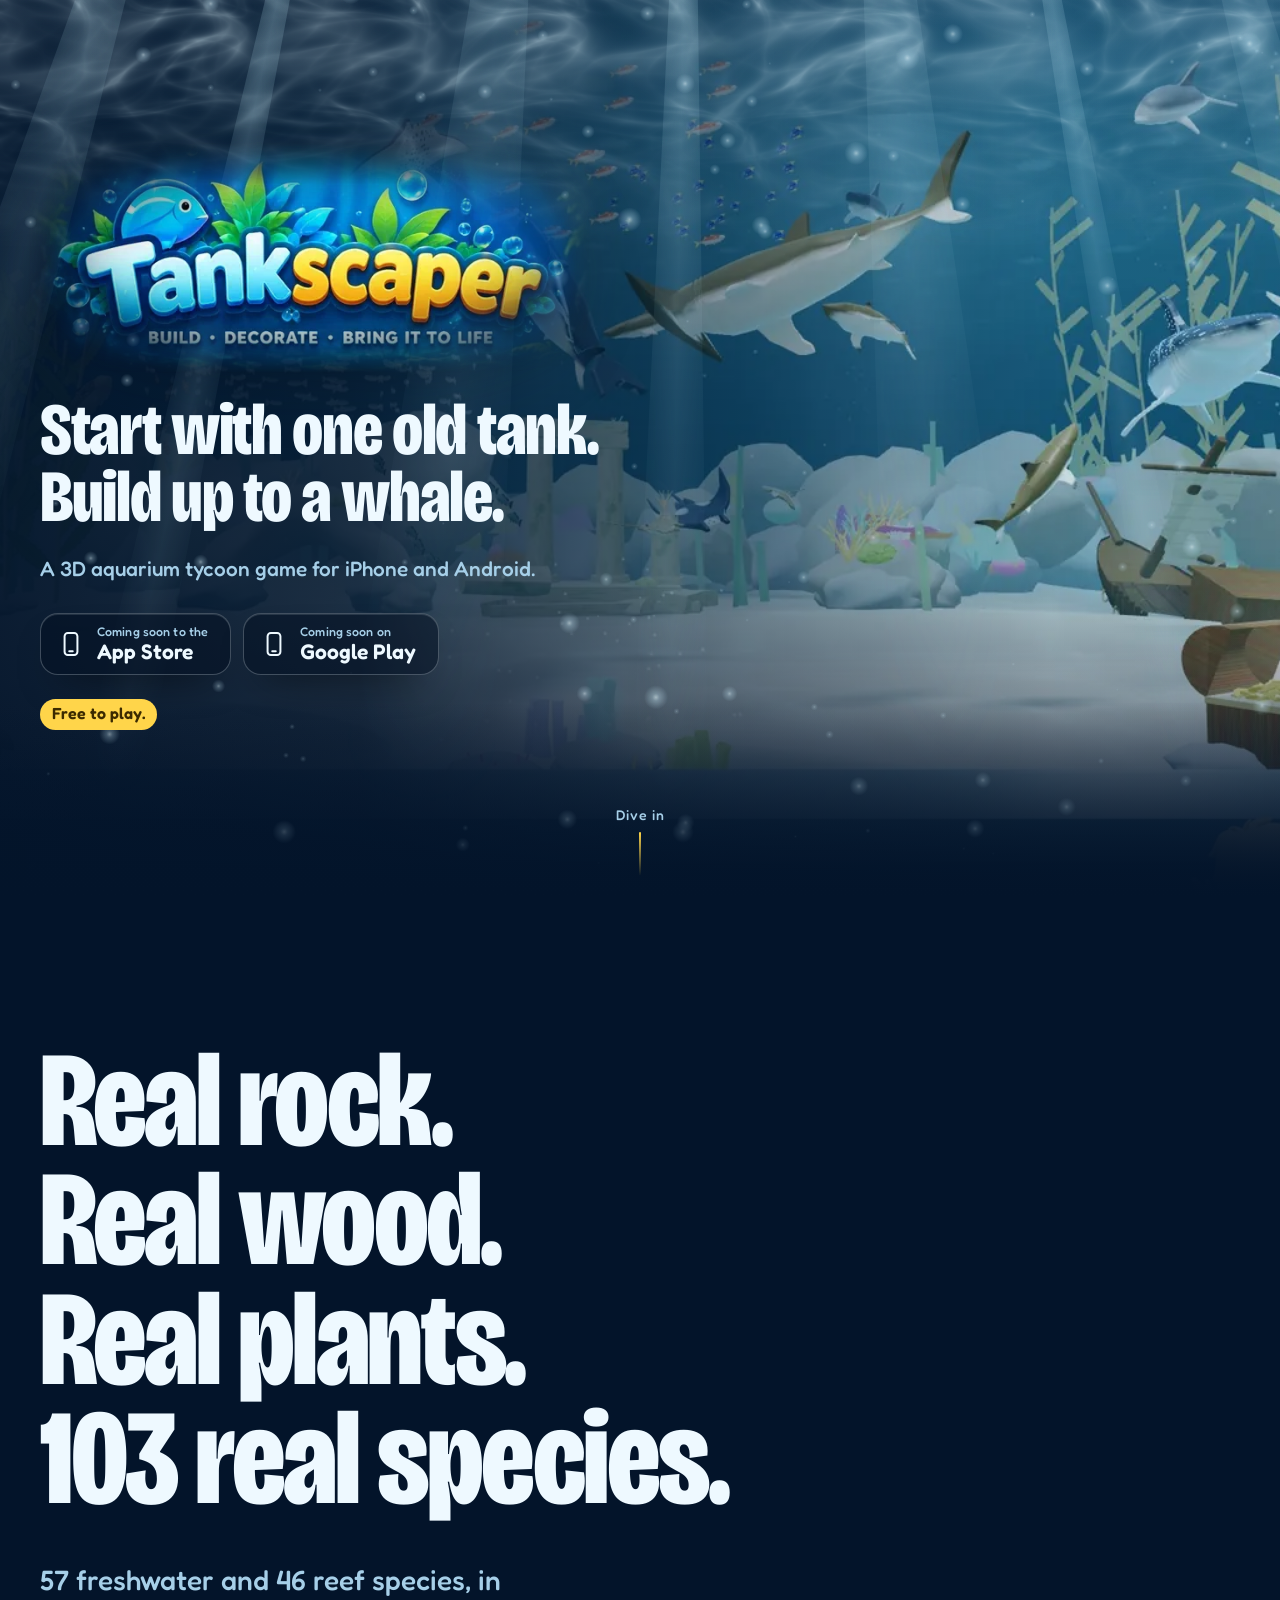
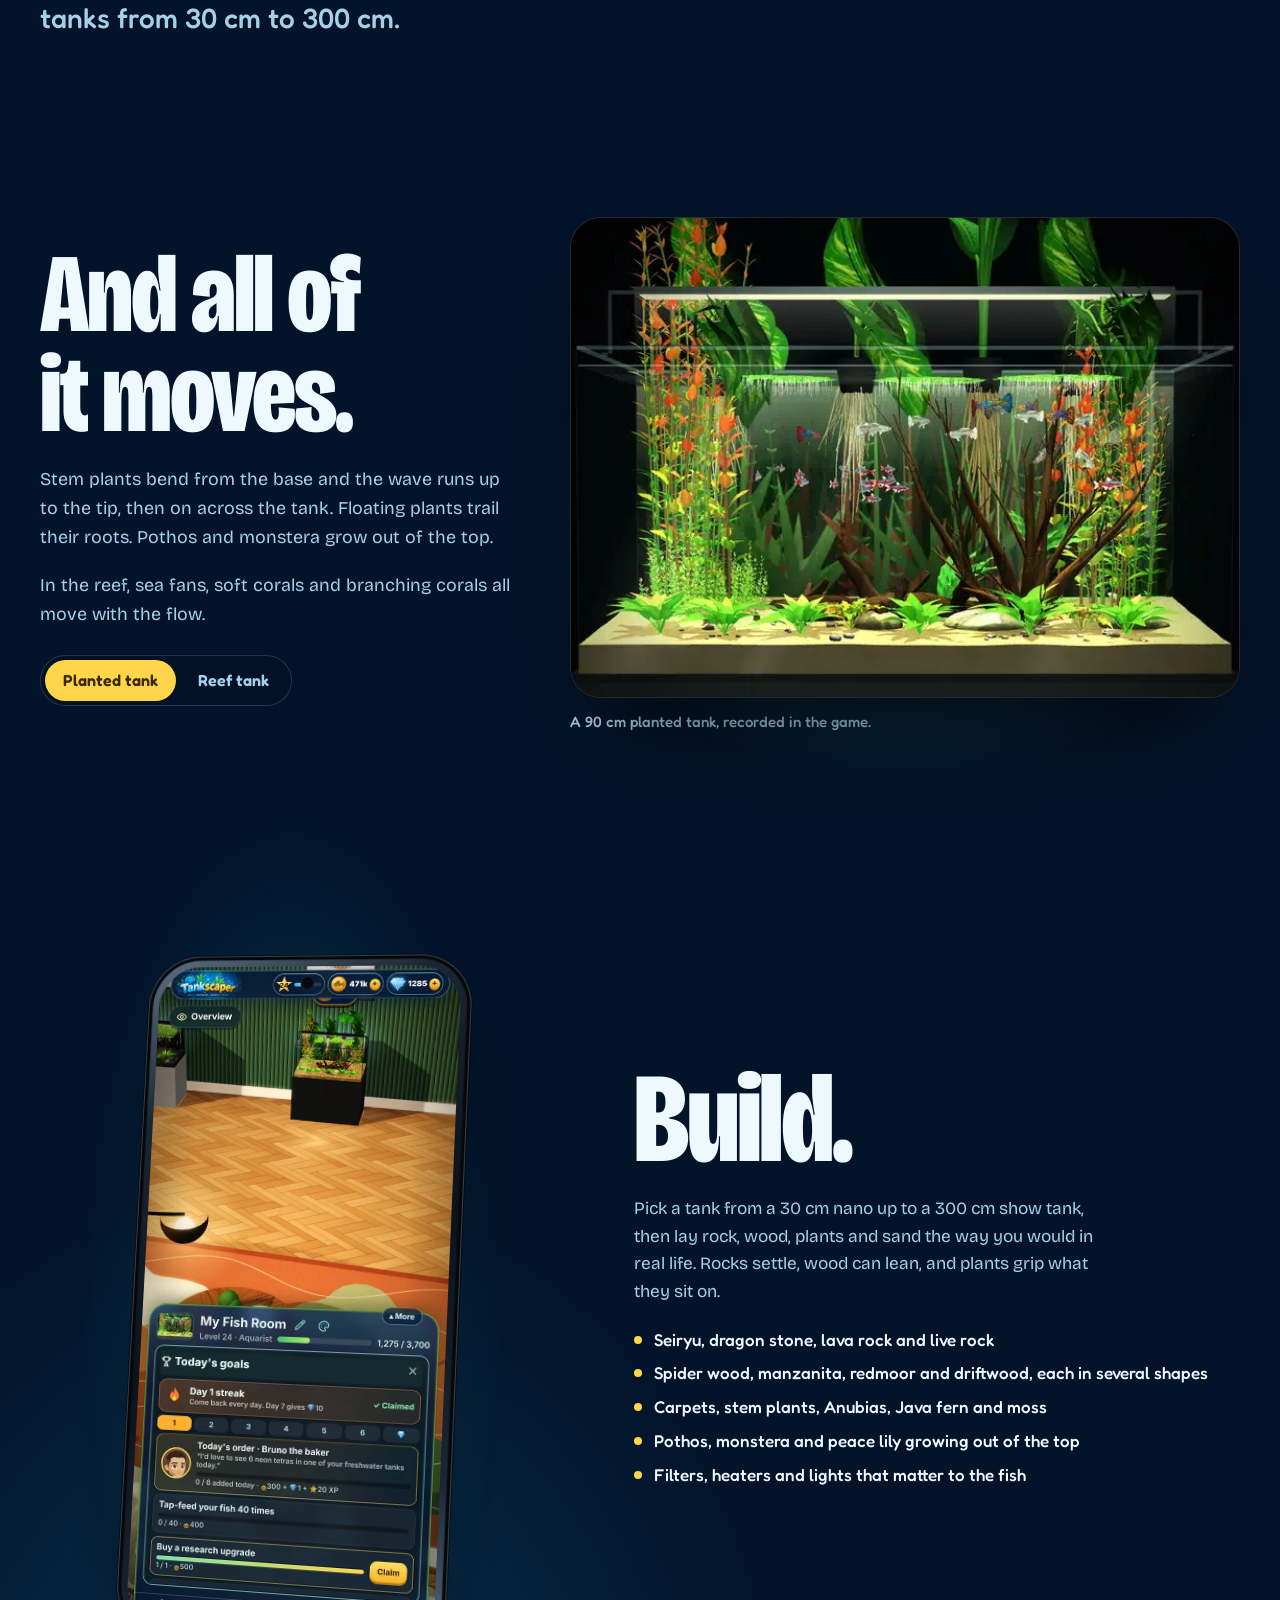
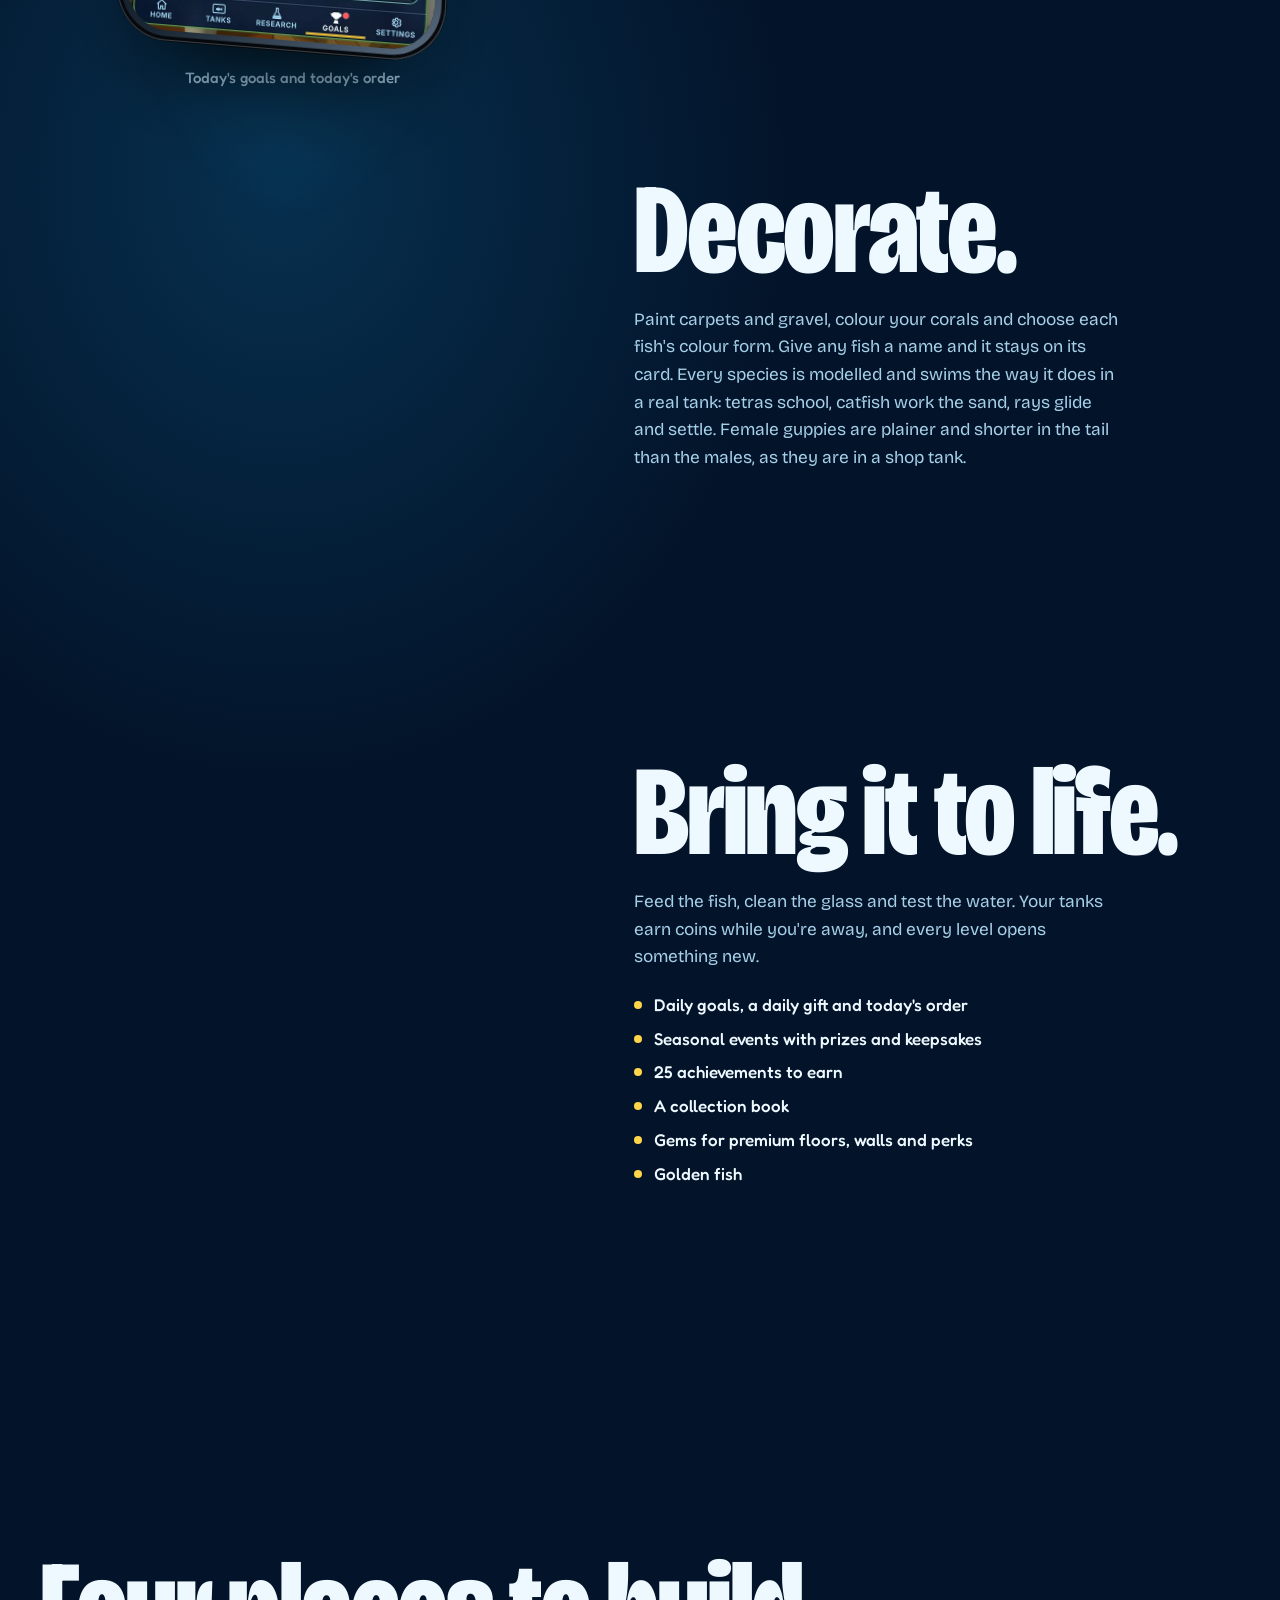
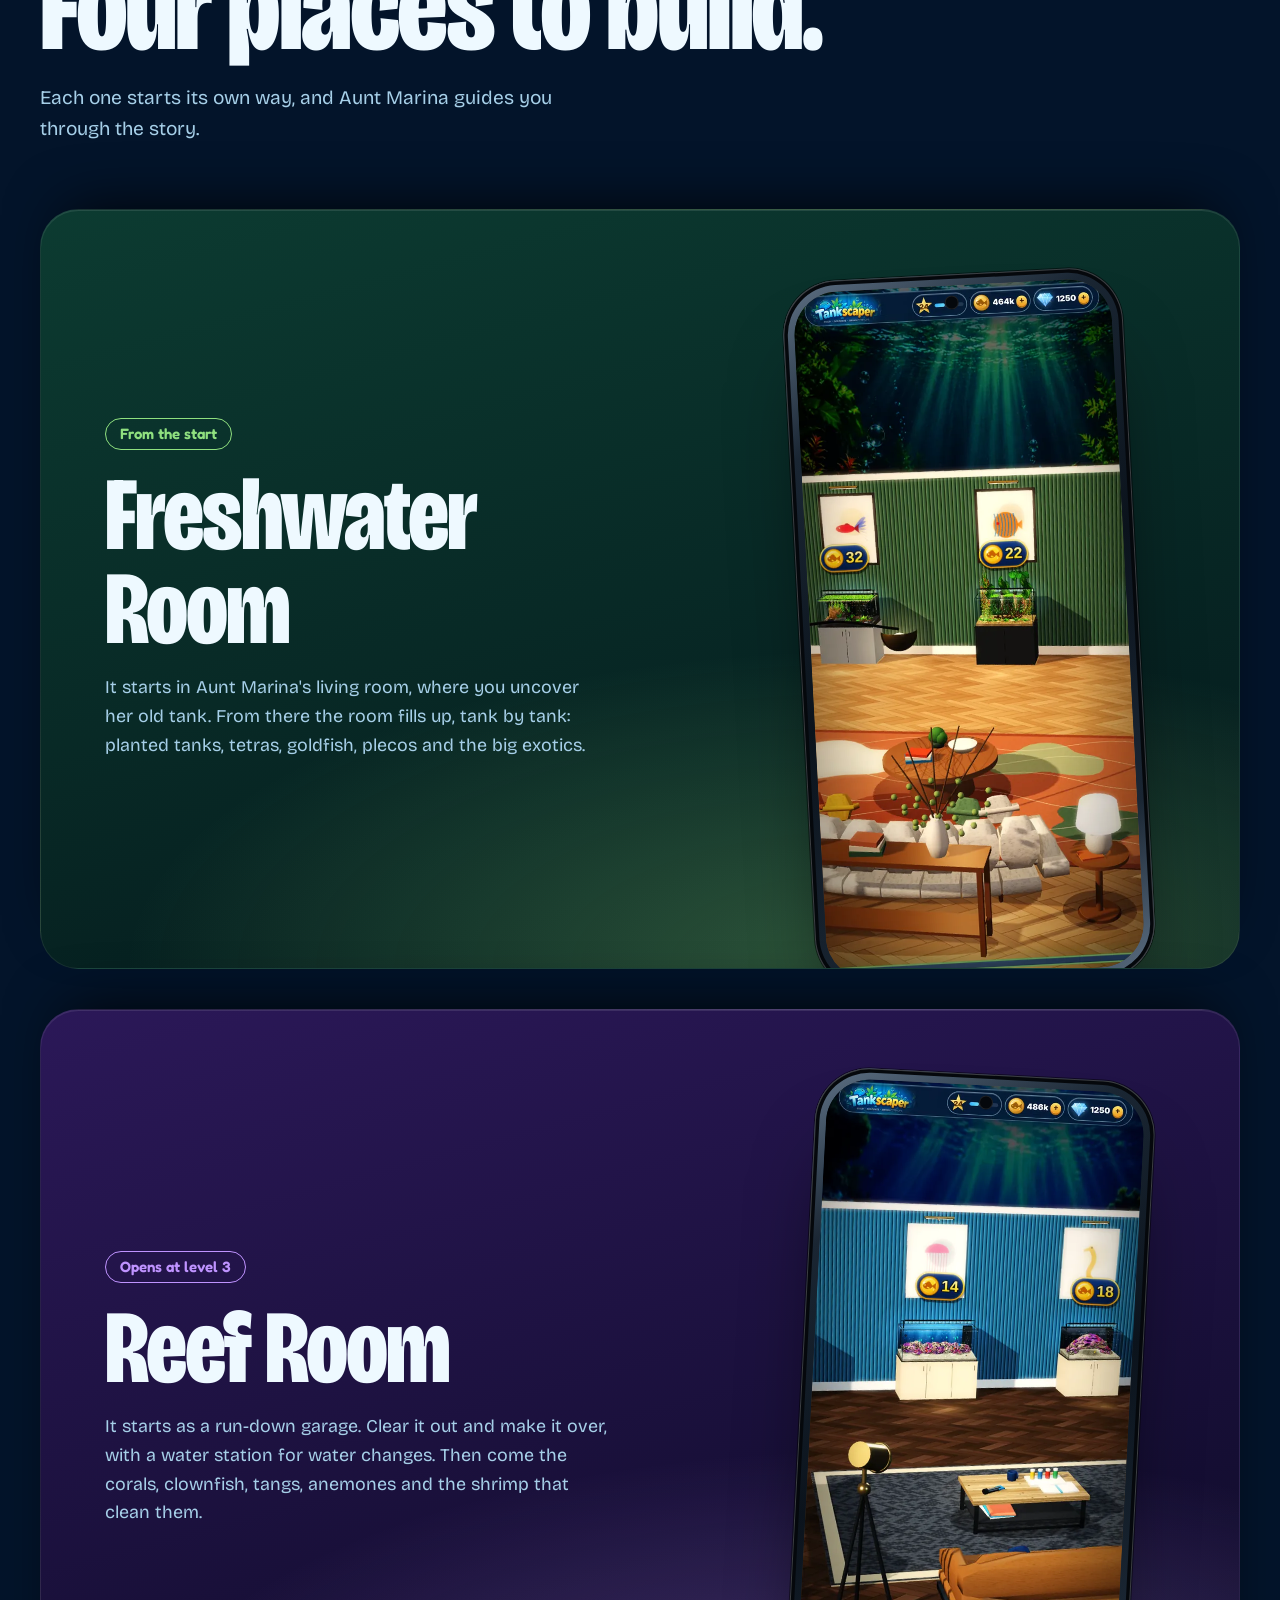
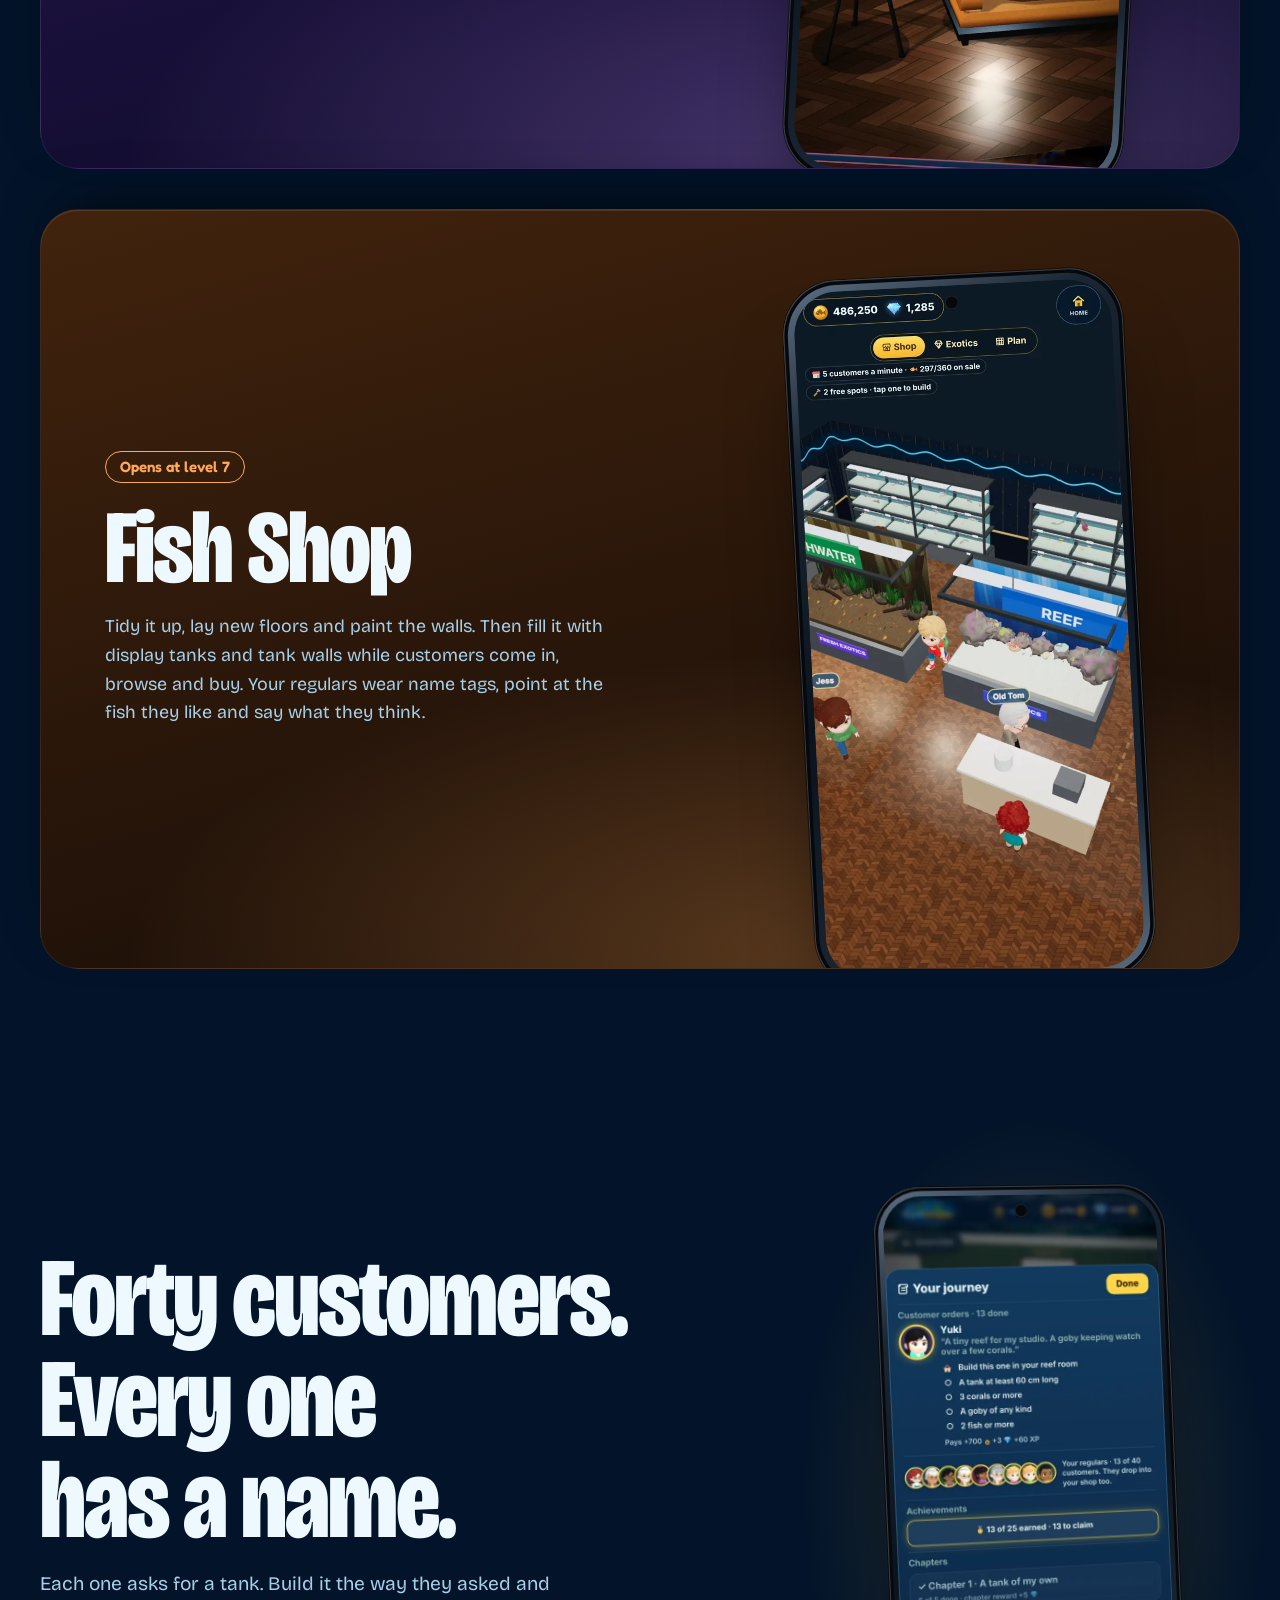
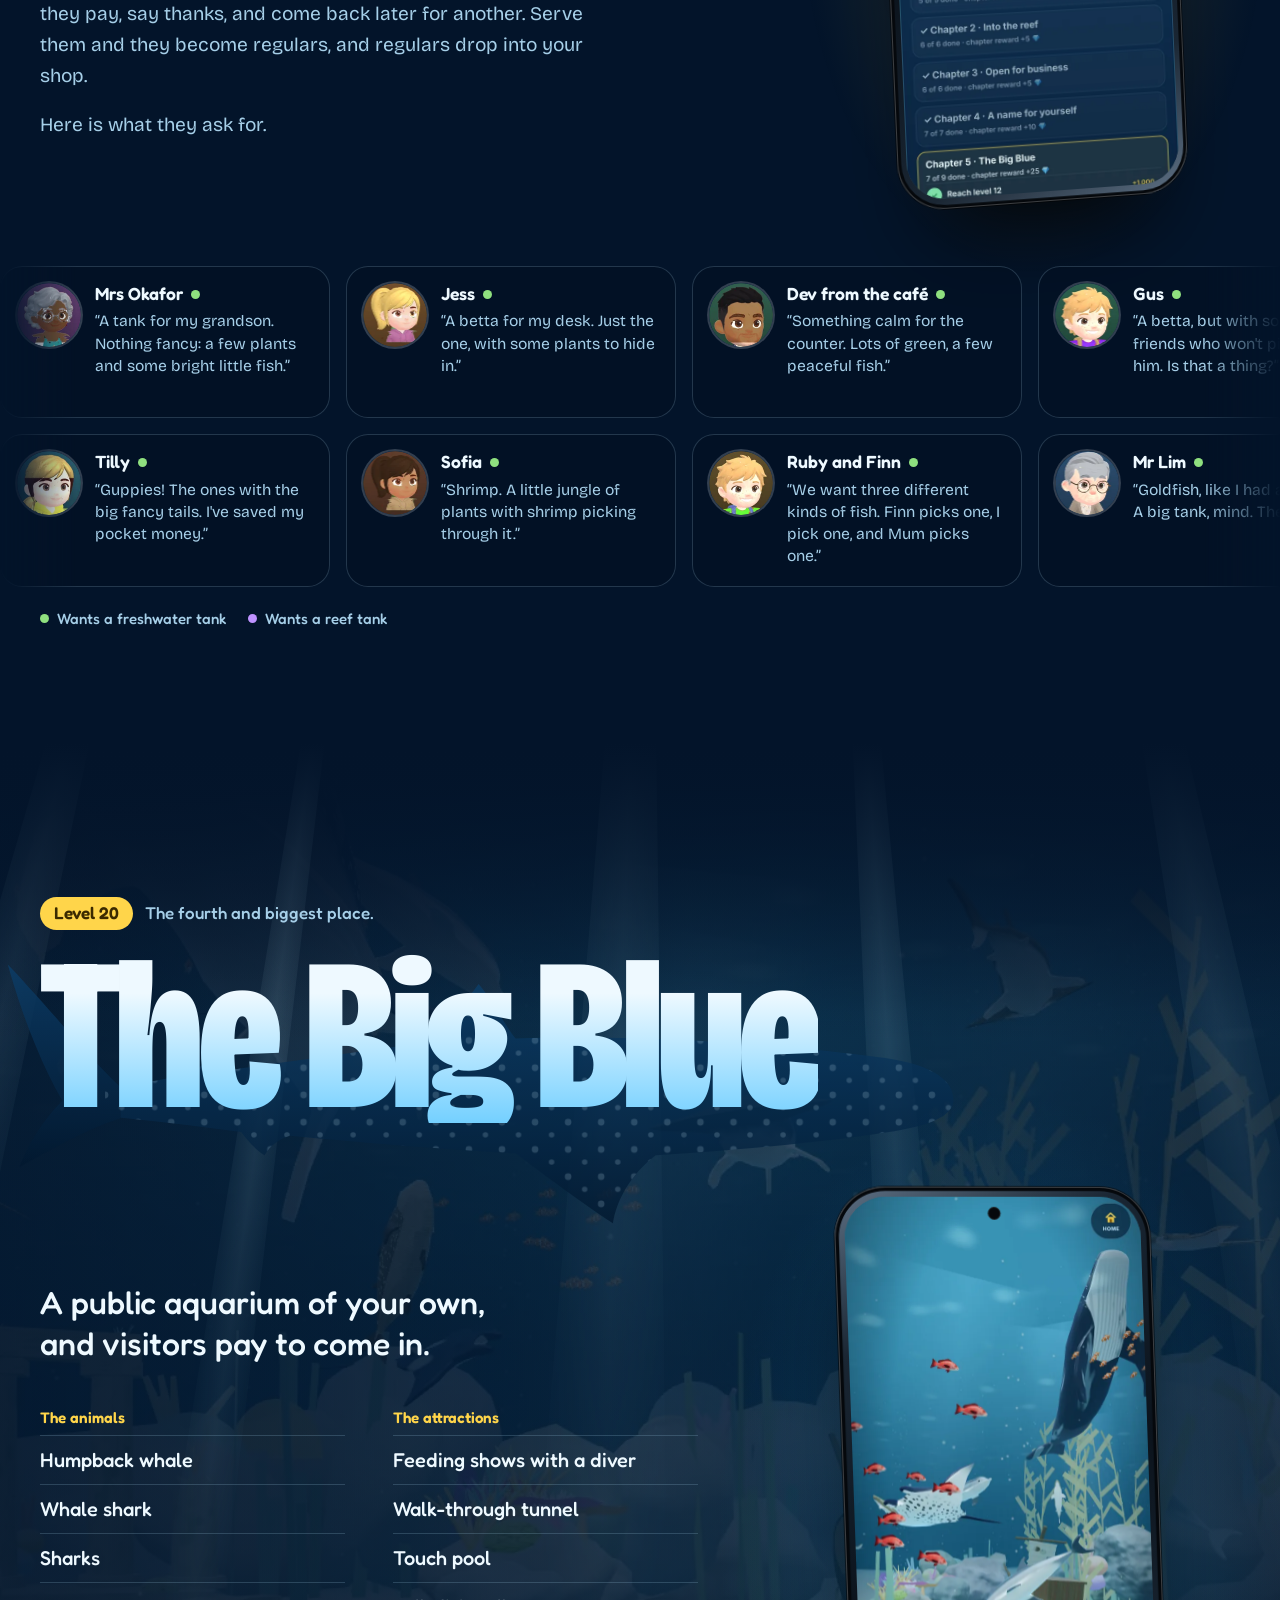
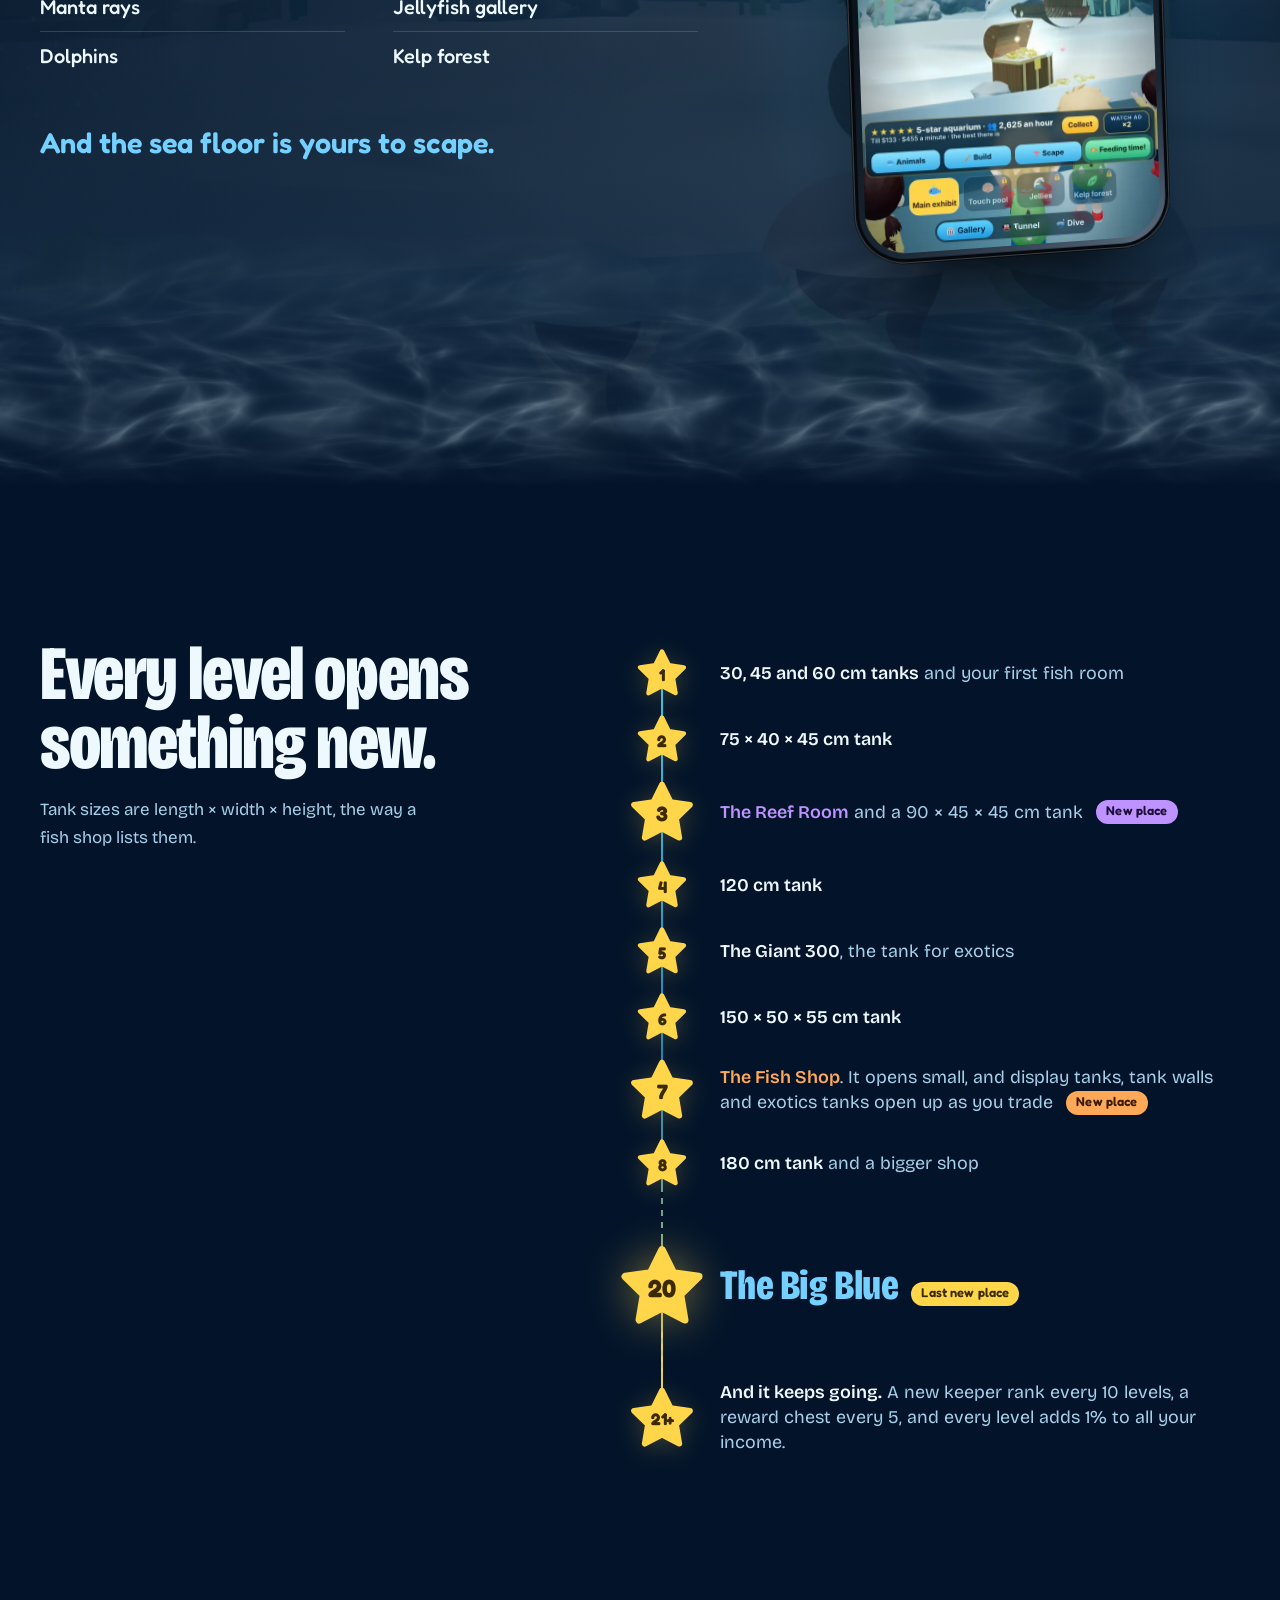
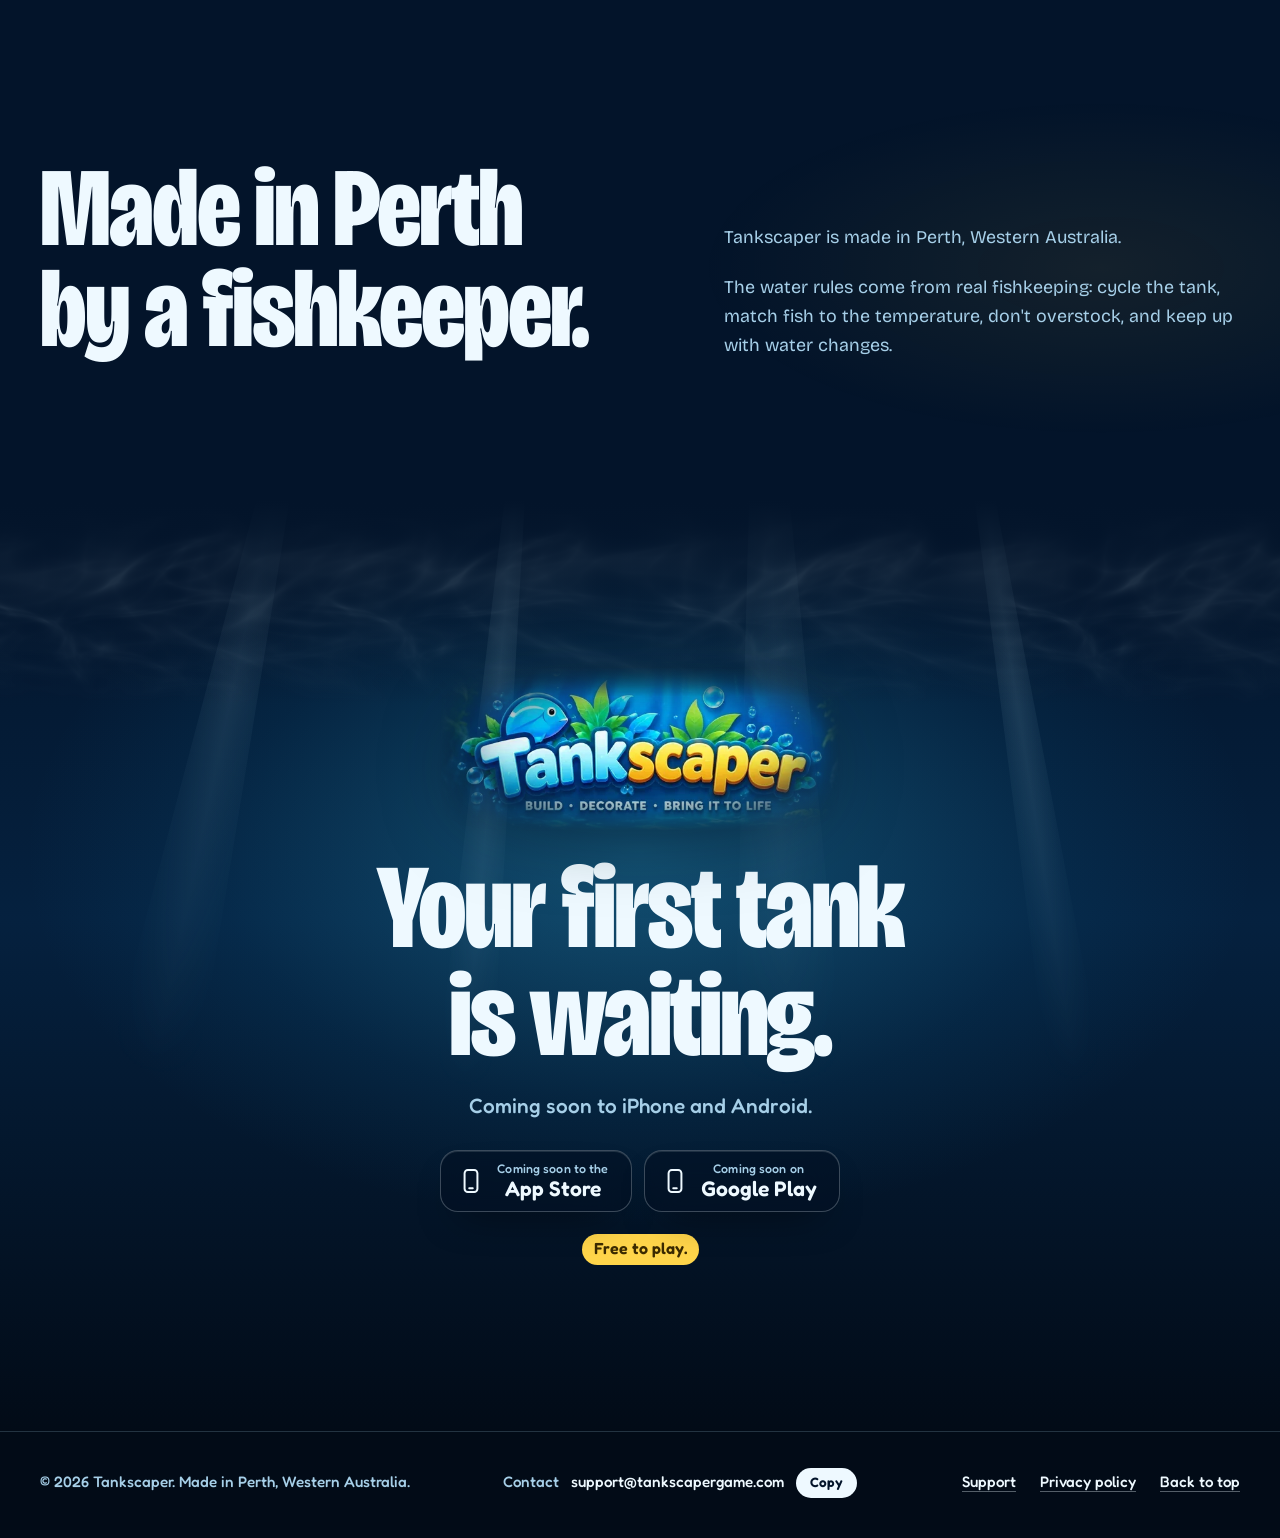
==== commit dae321b9: "Add site icon, link preview picture, search-engine files and a not-found page Moves the main page's " ====
--- a/index.html
+++ b/index.html
@@ -1,8 +1,27 @@
-<!doctype html><html><head><meta charset=utf8><meta name=viewport content="width=device-width,initial-scale=1,viewport-fit=cover"><style>:root{color-scheme:light;box-sizing:border-box;padding-top:env(safe-area-inset-top,0px);padding-bottom:env(safe-area-inset-bottom,0px)}html{scroll-padding-top:env(safe-area-inset-top,0px)}body{margin:0;padding:0;font:14px -apple-system,BlinkMacSystemFont,sans-serif;background:#fff;color:#000}img{max-width:100%}[hidden]:not([hidden=until-found i]){display:none!important}</style></head><body>
-<title>Tankscaper</title>
-<meta name="claude:viewport-fit-sides" content="cover">
+<!doctype html>
+<html lang="en">
+<head>
+<meta charset="utf-8">
+<meta name="viewport" content="width=device-width,initial-scale=1,viewport-fit=cover">
+<style>:root{color-scheme:light;box-sizing:border-box;padding-top:env(safe-area-inset-top,0px);padding-bottom:env(safe-area-inset-bottom,0px)}html{scroll-padding-top:env(safe-area-inset-top,0px)}body{margin:0;padding:0;font:14px -apple-system,BlinkMacSystemFont,sans-serif;background:#fff;color:#000}img{max-width:100%}[hidden]:not([hidden=until-found i]){display:none!important}</style><title>Tankscaper: Aquarium Builder | 3D aquarium game for iPhone and Android</title>
 <meta name="description" content="Tankscaper is a free-to-play 3D aquarium tycoon game, coming soon to iPhone and Android. Aquascape real tanks, keep 103 real species, and build your way from Aunt Marina's old tank to The Big Blue.">
 <meta name="theme-color" content="#05213f">
+<link rel="canonical" href="https://tankscapergame.com/">
+<link rel="icon" href="/favicon.ico" sizes="48x48">
+<link rel="icon" type="image/png" sizes="96x96" href="/favicon-96.png">
+<link rel="apple-touch-icon" href="/apple-touch-icon.png">
+<link rel="manifest" href="/site.webmanifest">
+<meta property="og:type" content="website">
+<meta property="og:site_name" content="Tankscaper">
+<meta property="og:title" content="Tankscaper: Aquarium Builder">
+<meta property="og:description" content="Tankscaper is a free-to-play 3D aquarium tycoon game, coming soon to iPhone and Android. Aquascape real tanks, keep 103 real species, and build your way from Aunt Marina's old tank to The Big Blue.">
+<meta property="og:url" content="https://tankscapergame.com/">
+<meta property="og:image" content="https://tankscapergame.com/img/share.jpg">
+<meta property="og:image:width" content="1200">
+<meta property="og:image:height" content="630">
+<meta property="og:image:alt" content="The Tankscaper logo over a planted aquarium, with the words Build, Decorate, Bring it to life.">
+<meta name="twitter:card" content="summary_large_image">
+<script type="application/ld+json">{"@context":"https://schema.org","@type":"VideoGame","name":"Tankscaper: Aquarium Builder","url":"https://tankscapergame.com/","image":"https://tankscapergame.com/img/share.jpg","description":"Tankscaper is a free-to-play 3D aquarium tycoon game, coming soon to iPhone and Android. Aquascape real tanks, keep 103 real species, and build your way from Aunt Marina's old tank to The Big Blue.","genre":["Simulation","Casual"],"gamePlatform":["iOS","Android"],"applicationCategory":"Game","operatingSystem":"iOS, Android"}</script>
 <link rel="preconnect" href="https://fonts.googleapis.com">
 <link rel="preconnect" href="https://fonts.gstatic.com" crossorigin>
 <link rel="stylesheet" href="https://fonts.googleapis.com/css2?family=Bricolage+Grotesque:opsz,wdth,wght@12..96,75..100,400..800&family=Fredoka:wght@500..700&display=swap">
@@ -465,6 +484,8 @@
 @keyframes pop{from{transform:scale(.25) rotate(-70deg)}to{transform:none}}
 @keyframes turn{from{transform:perspective(1600px) rotateY(-20deg) rotateX(6deg) rotate(4deg)}to{transform:perspective(1600px) rotateY(10deg) rotateX(-2deg) rotate(-2deg)}}
 </style>
+</head>
+<body>
 
 <svg class="defs" aria-hidden="true" focusable="false">
   <symbol id="star" viewBox="0 0 100 100"><path d="M50 7L63.5 34.4 93.7 38.8 71.9 60.1 77 90.2 50 76 23 90.2 28.1 60.1 6.3 38.8 36.5 34.4Z"/></symbol>
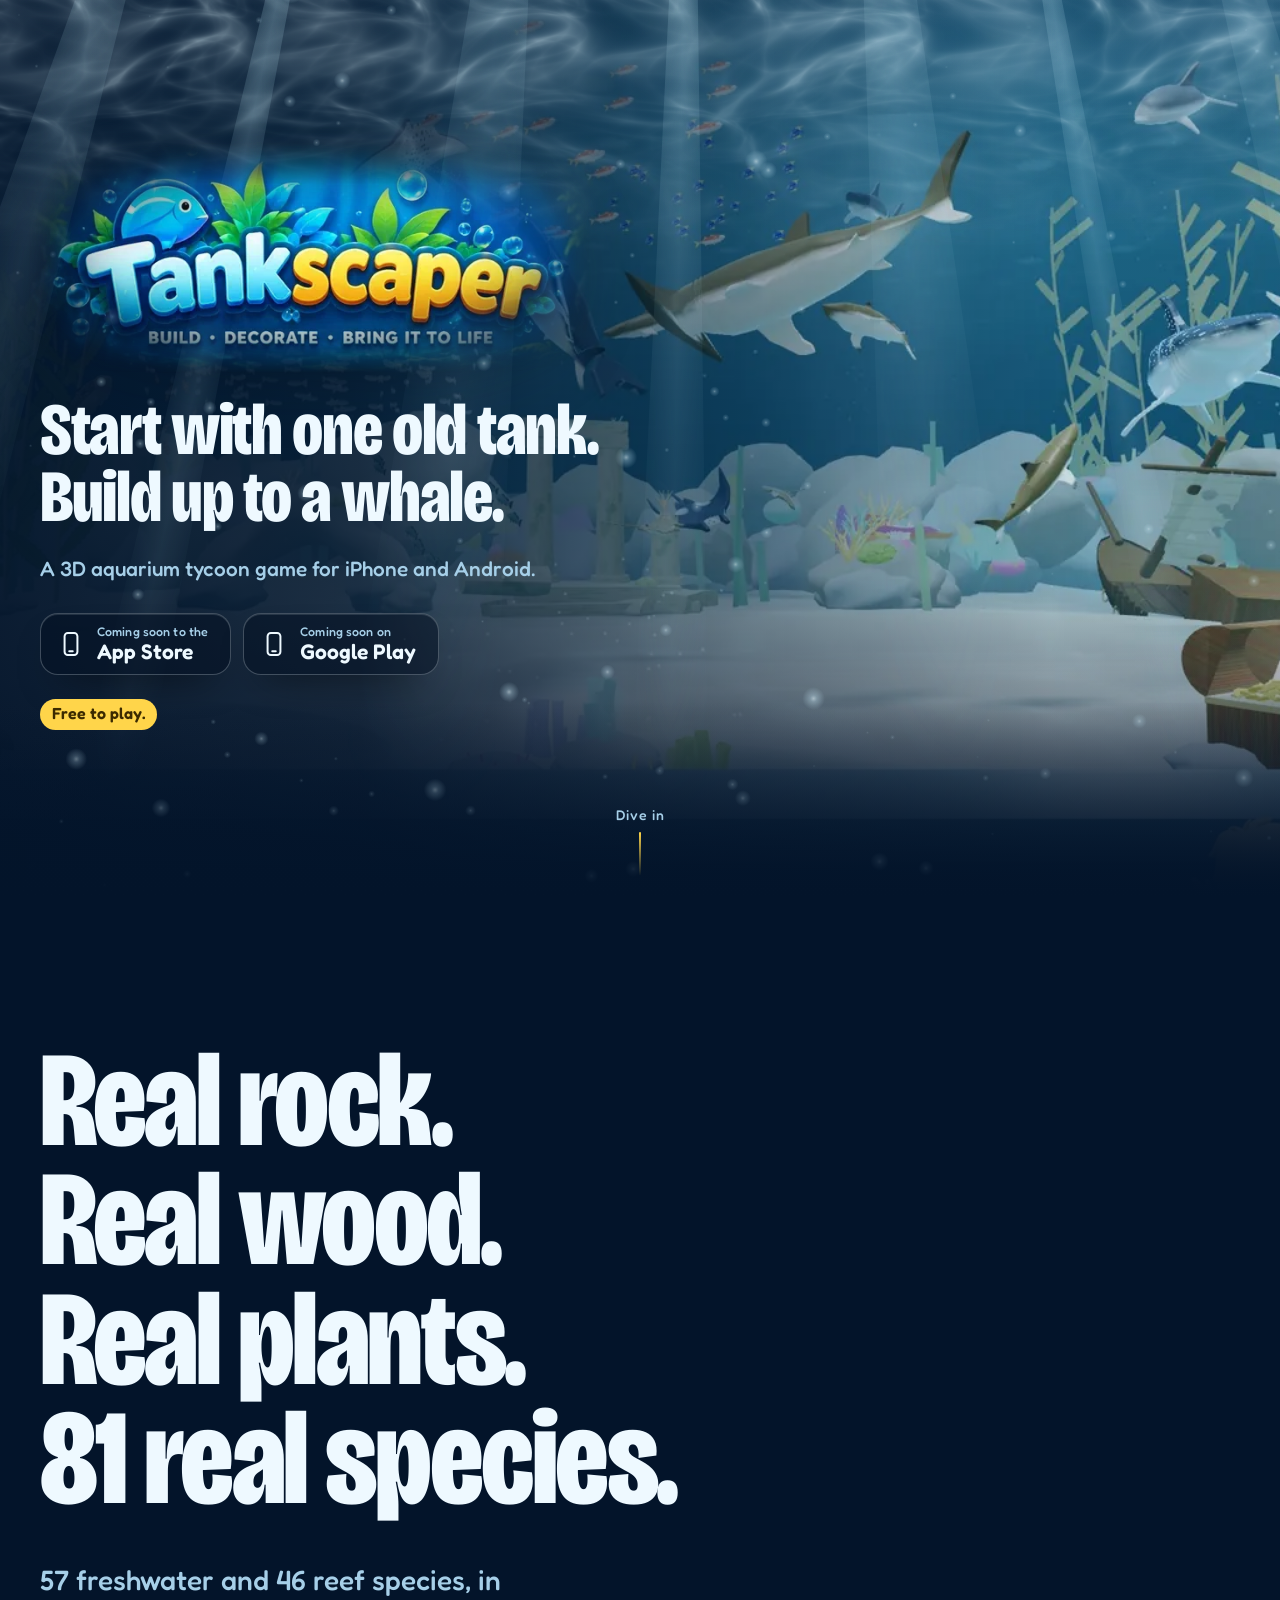
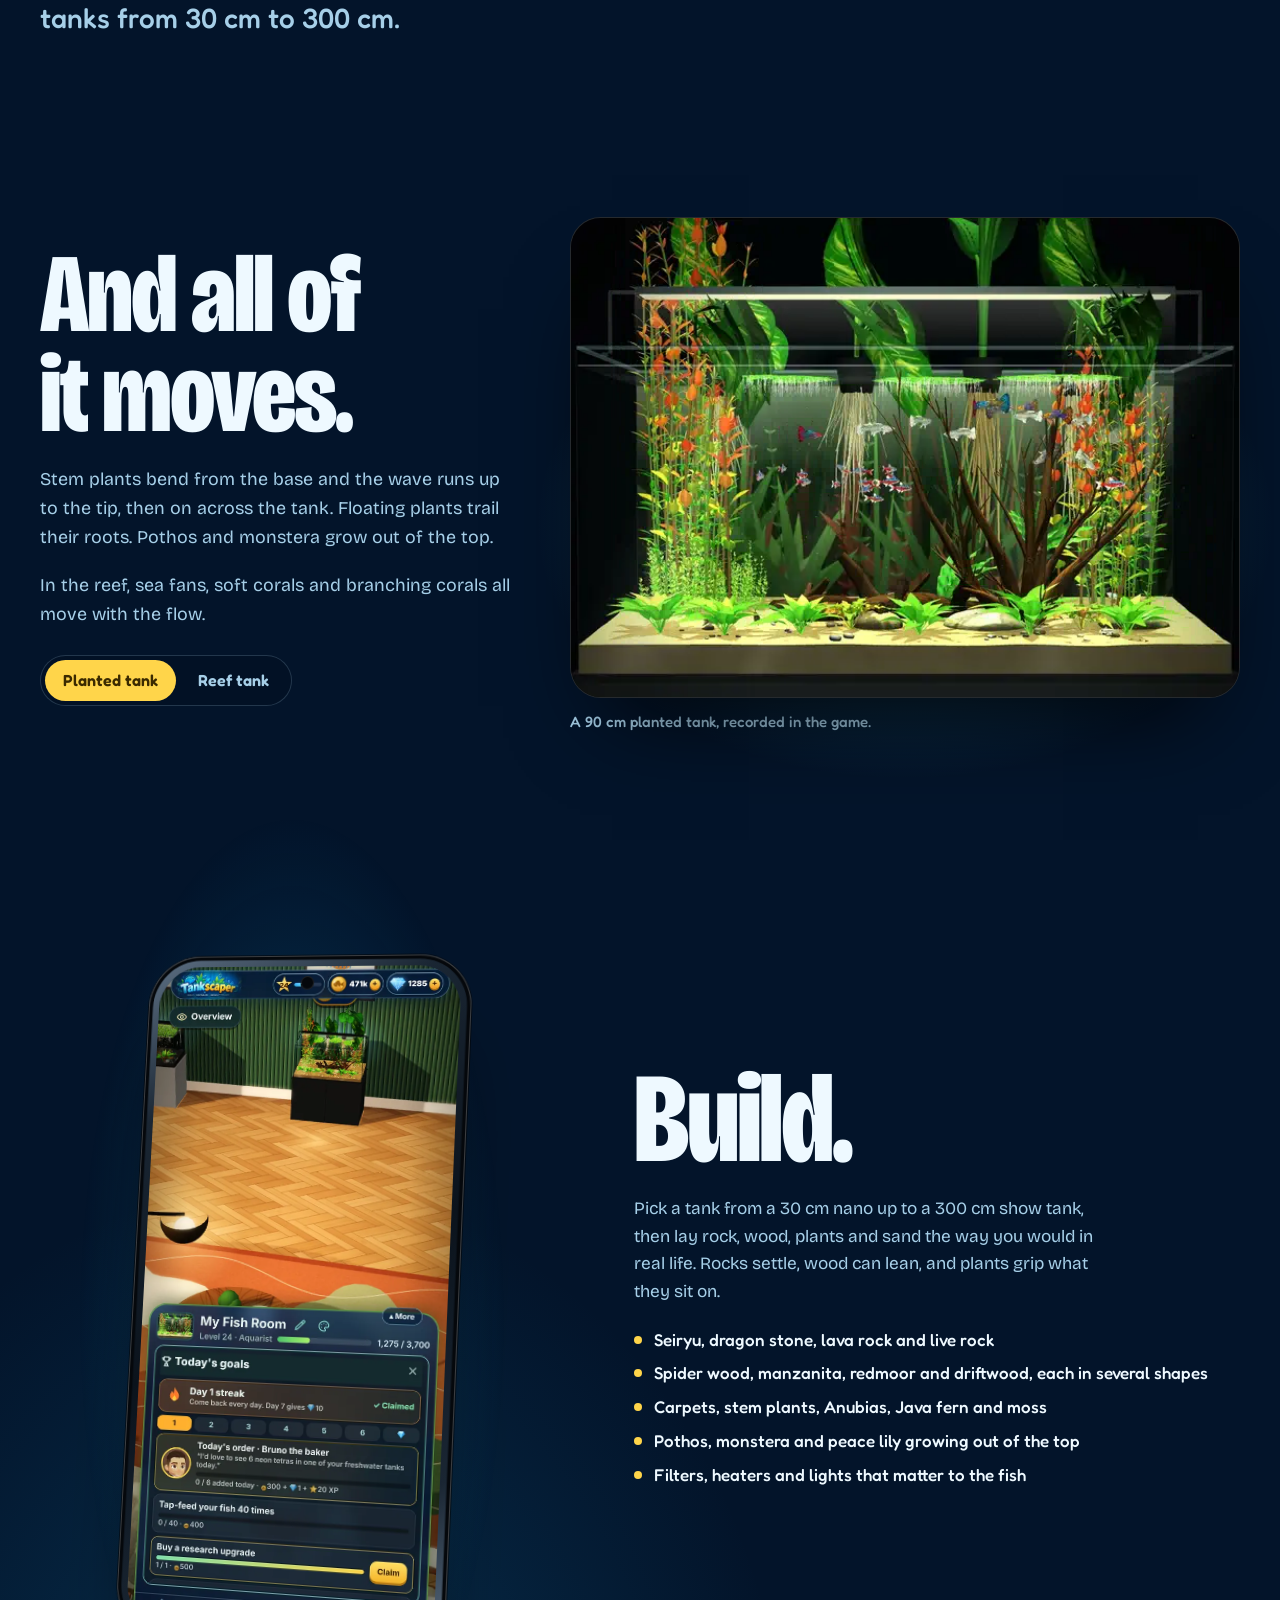
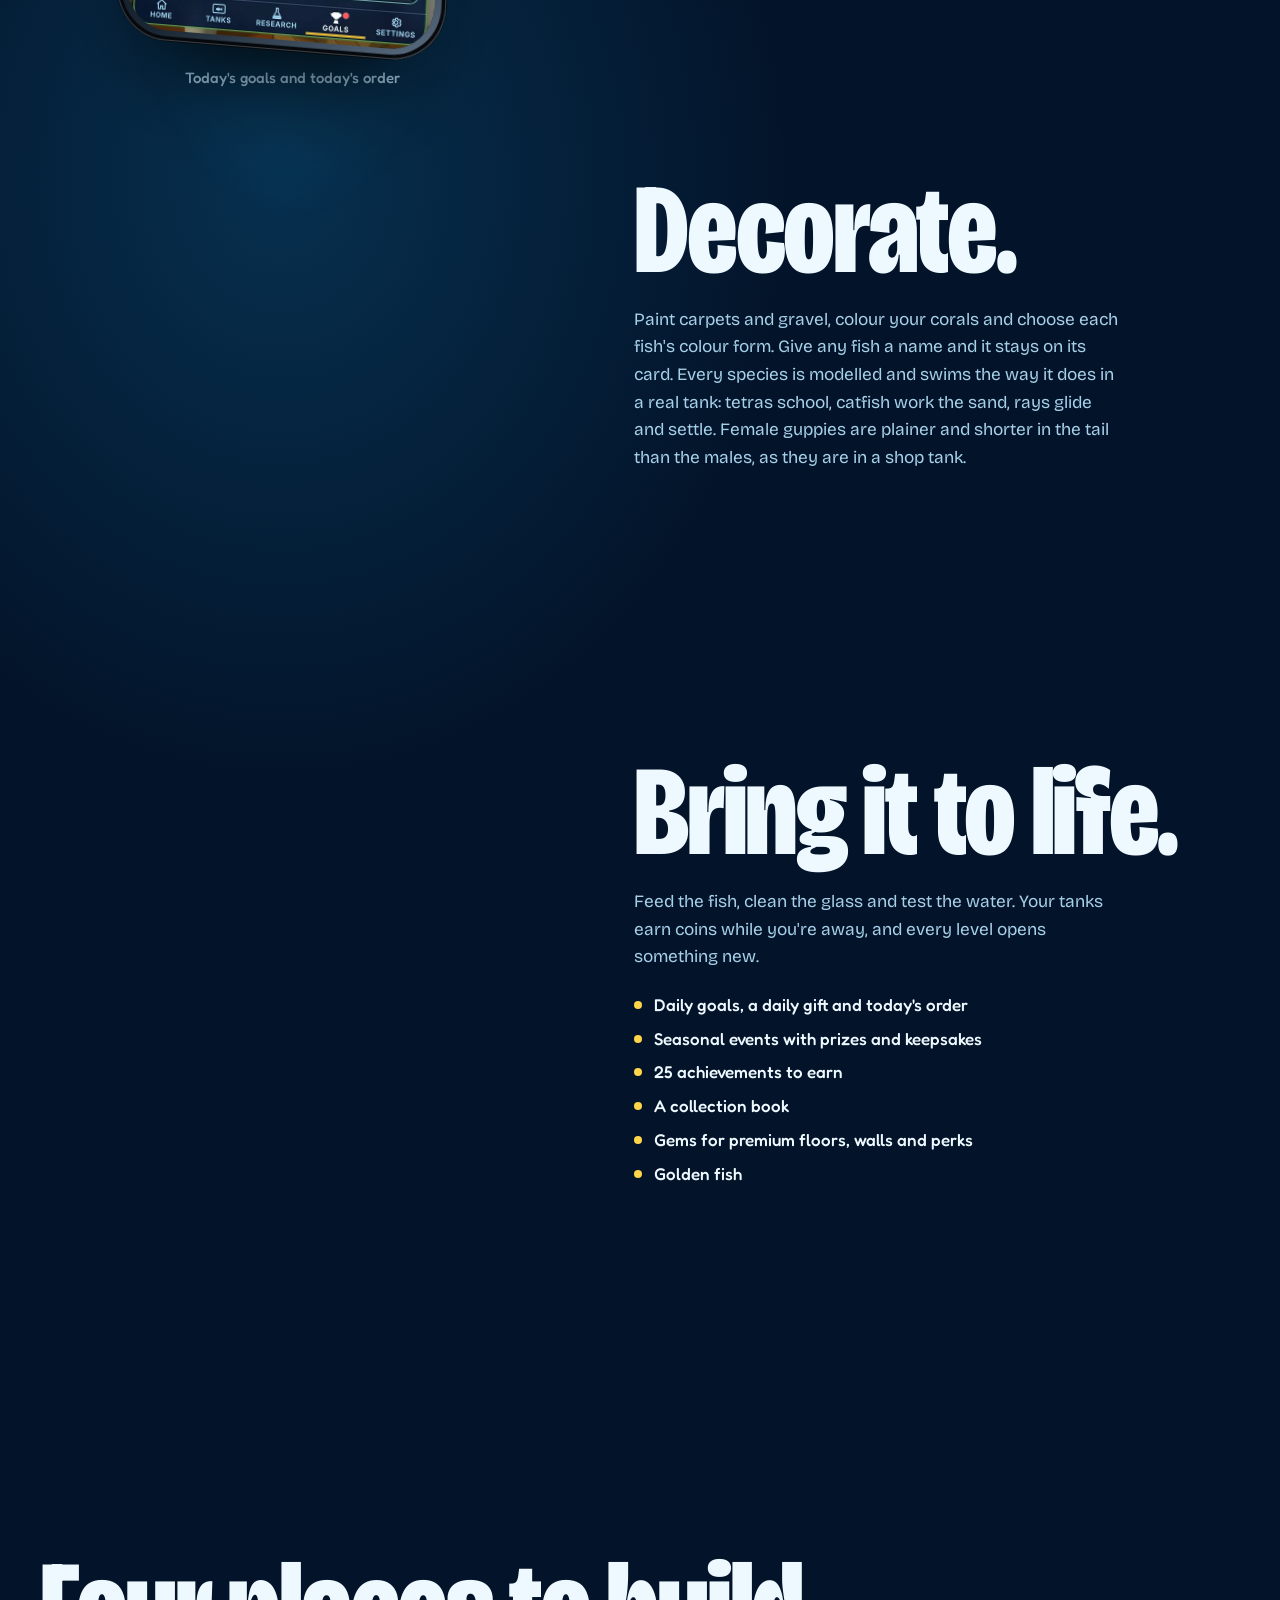
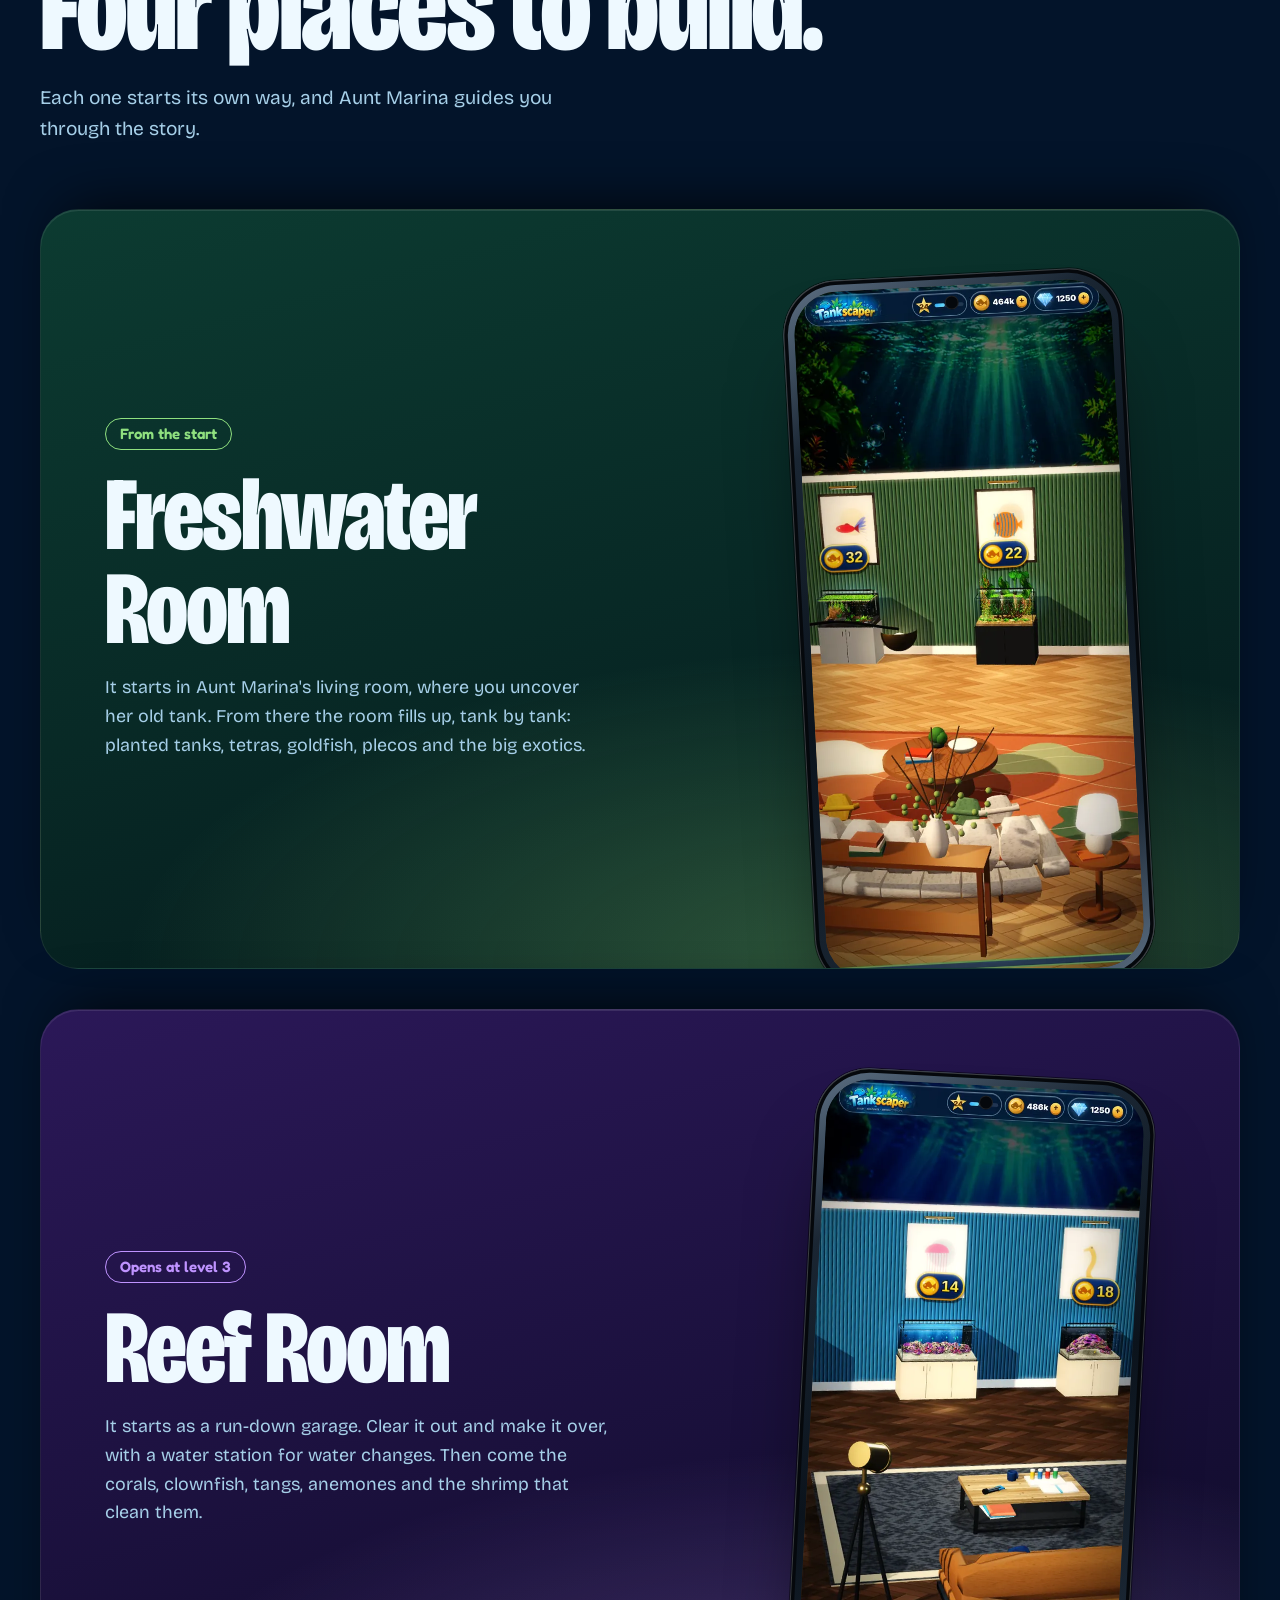
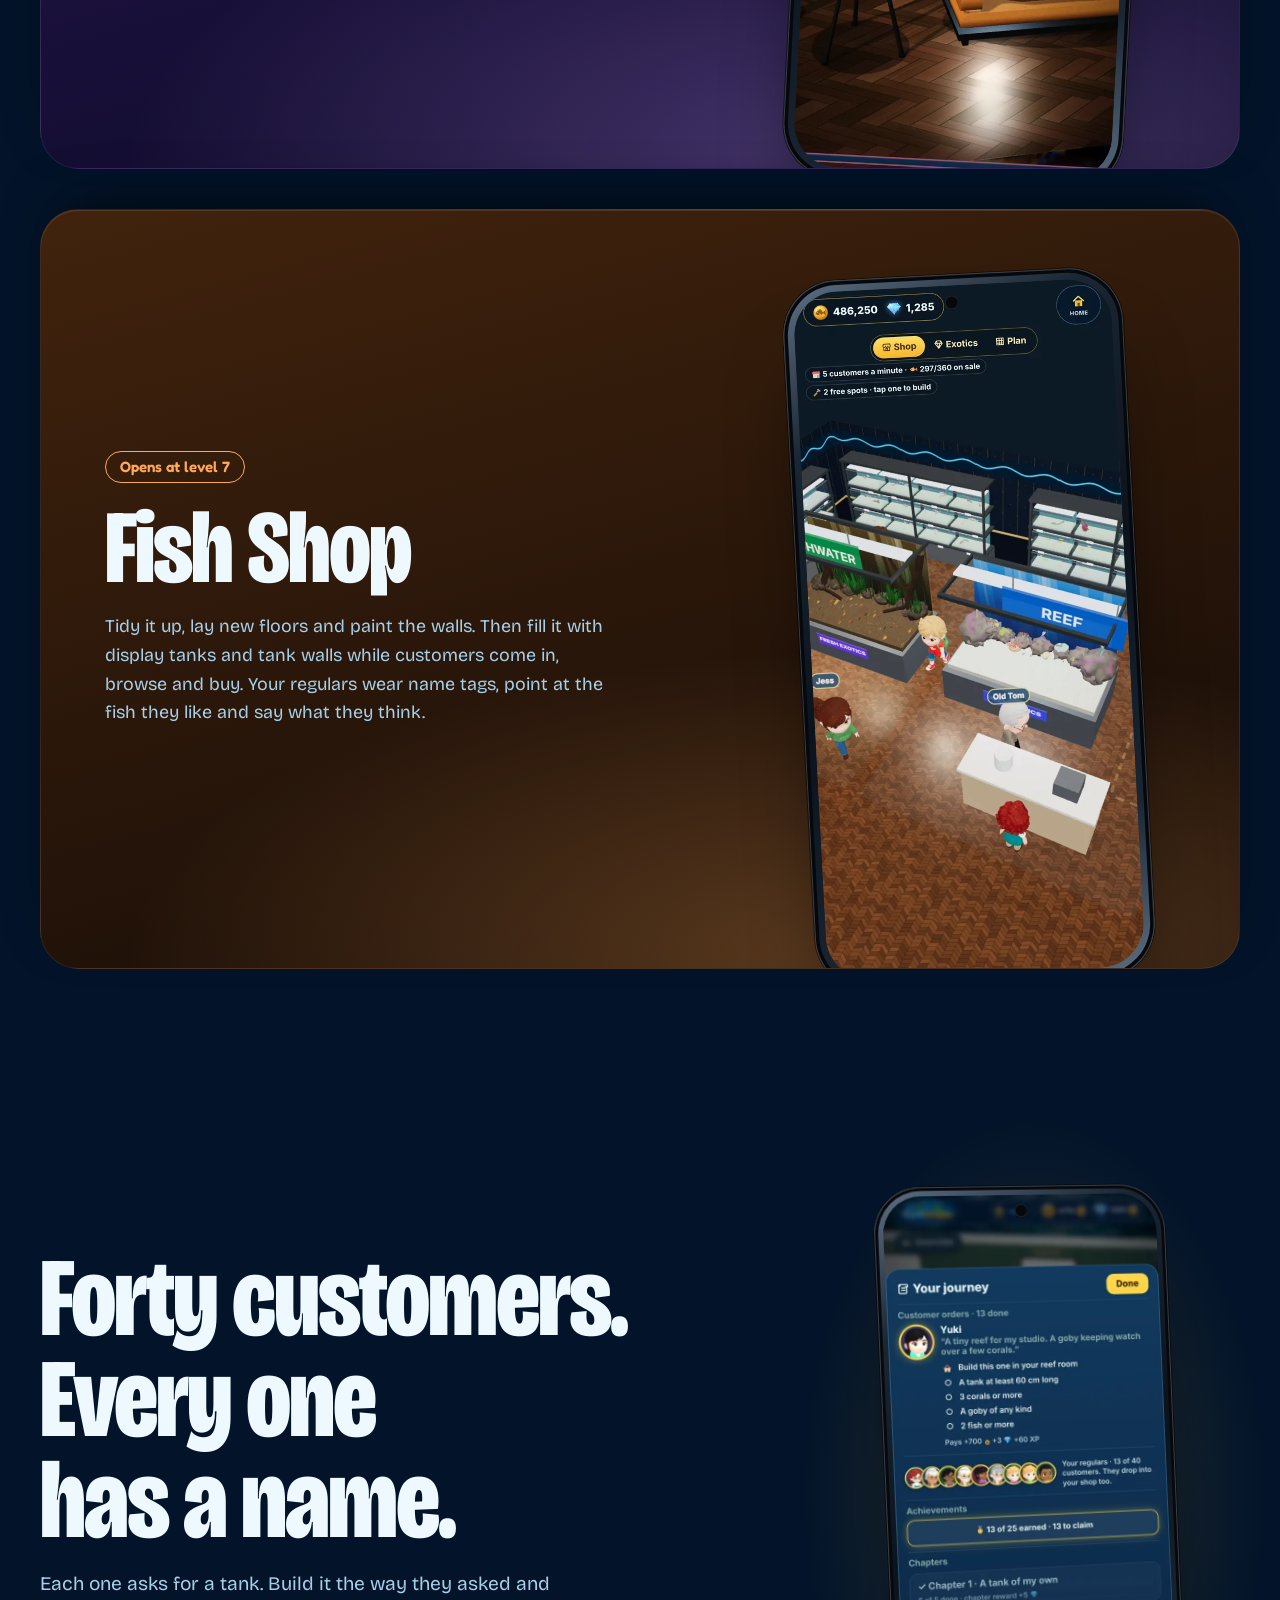
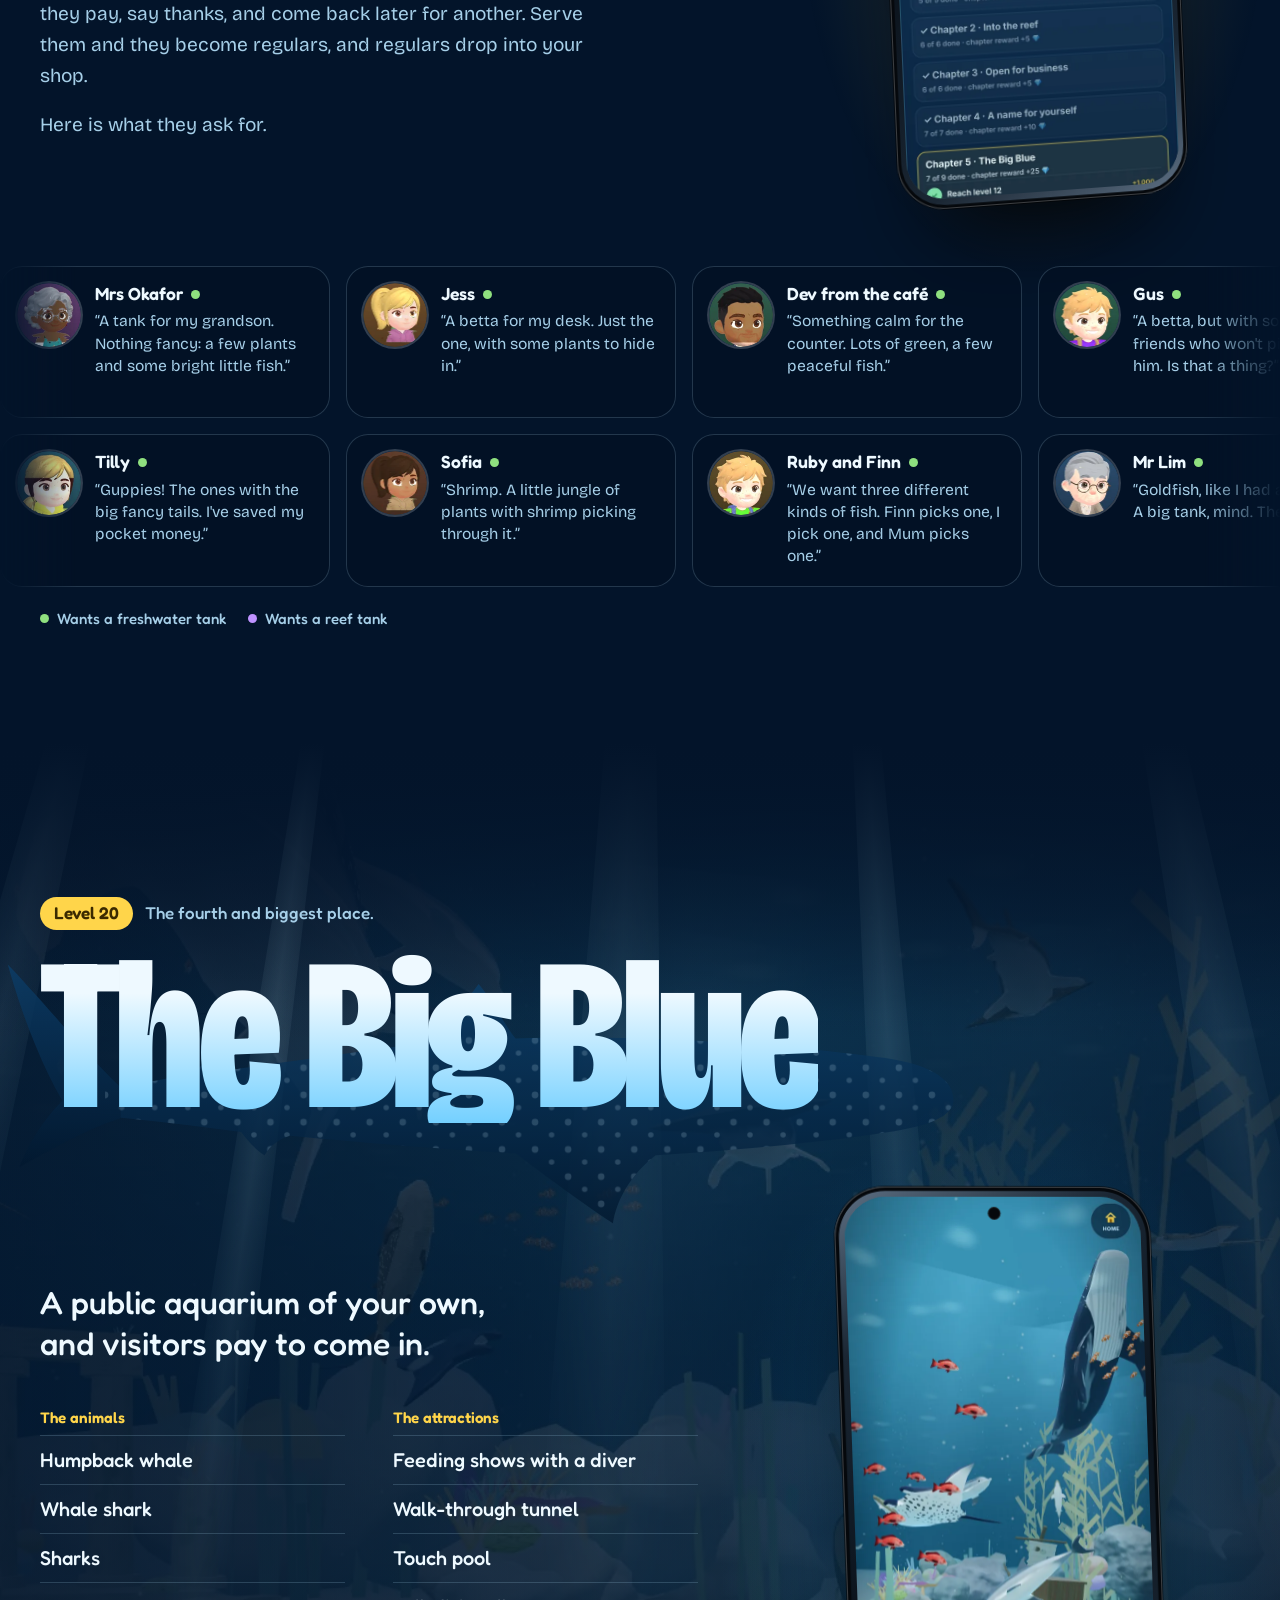
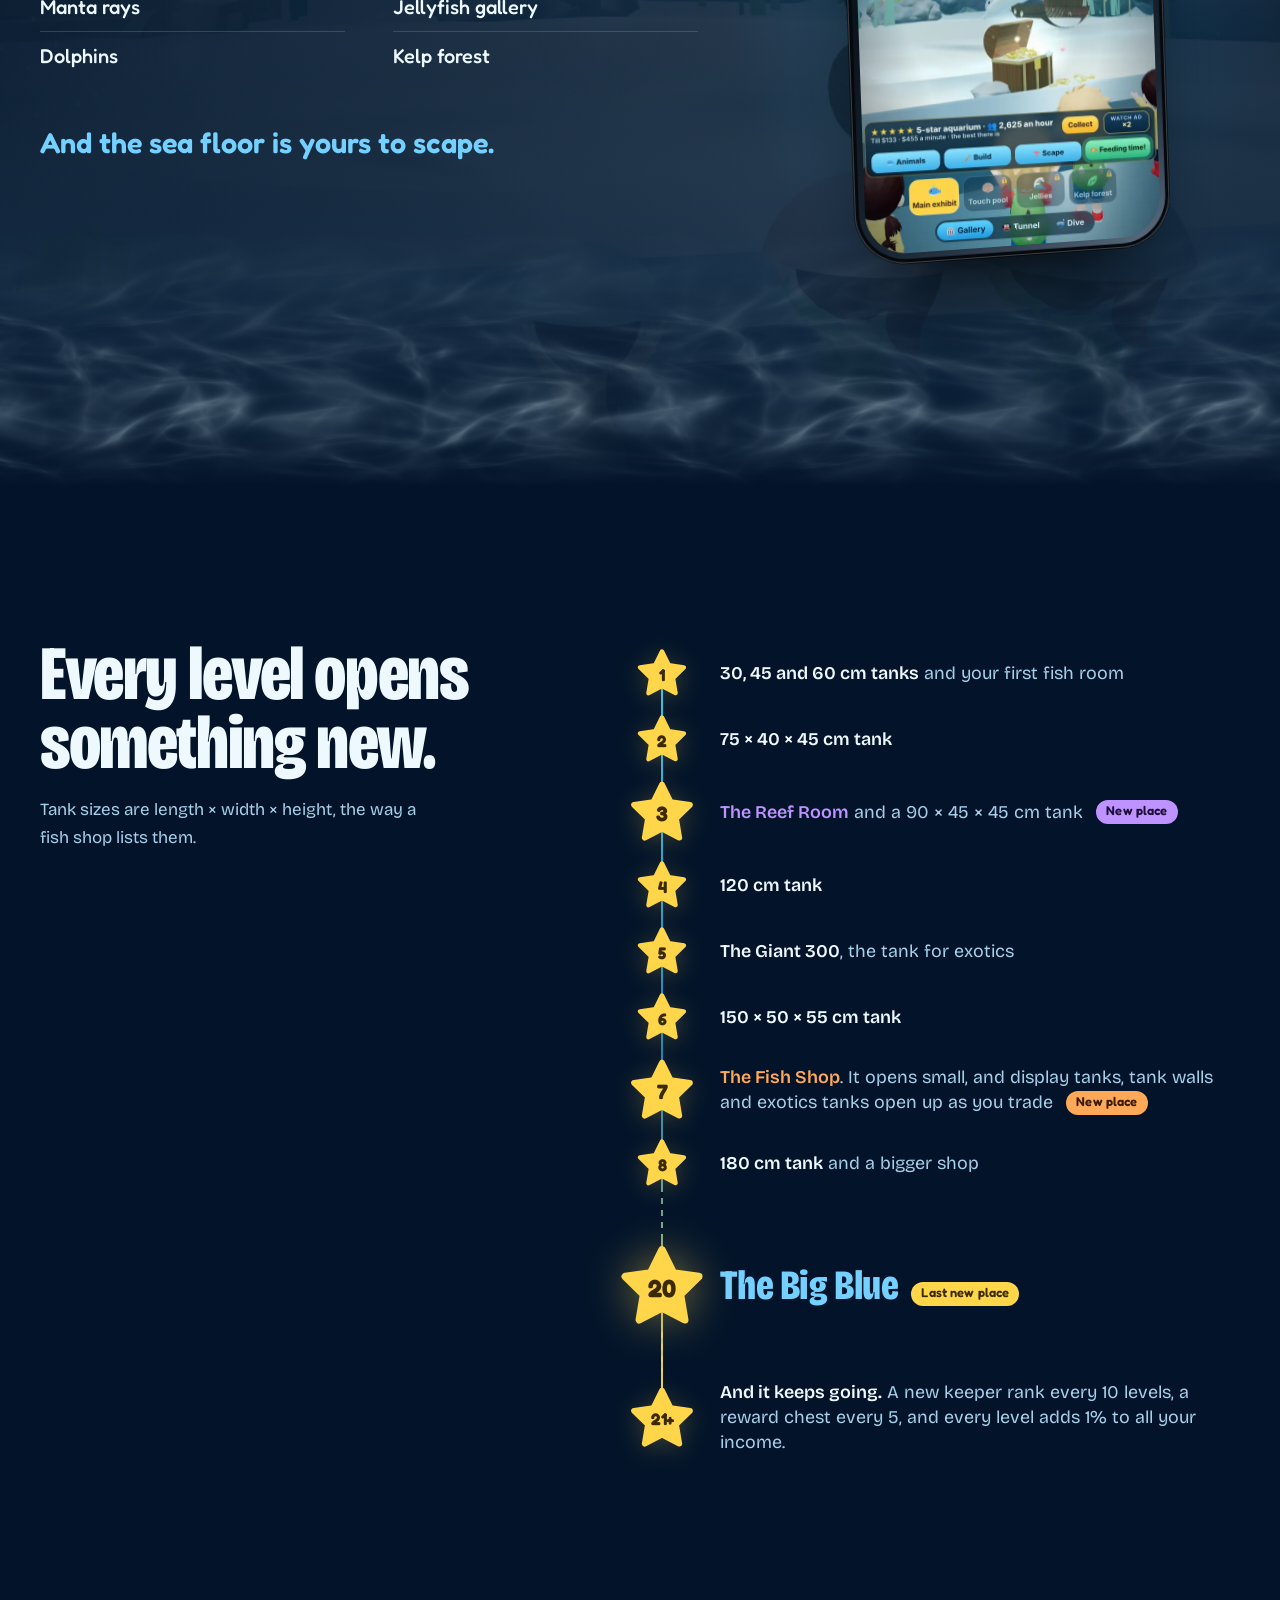
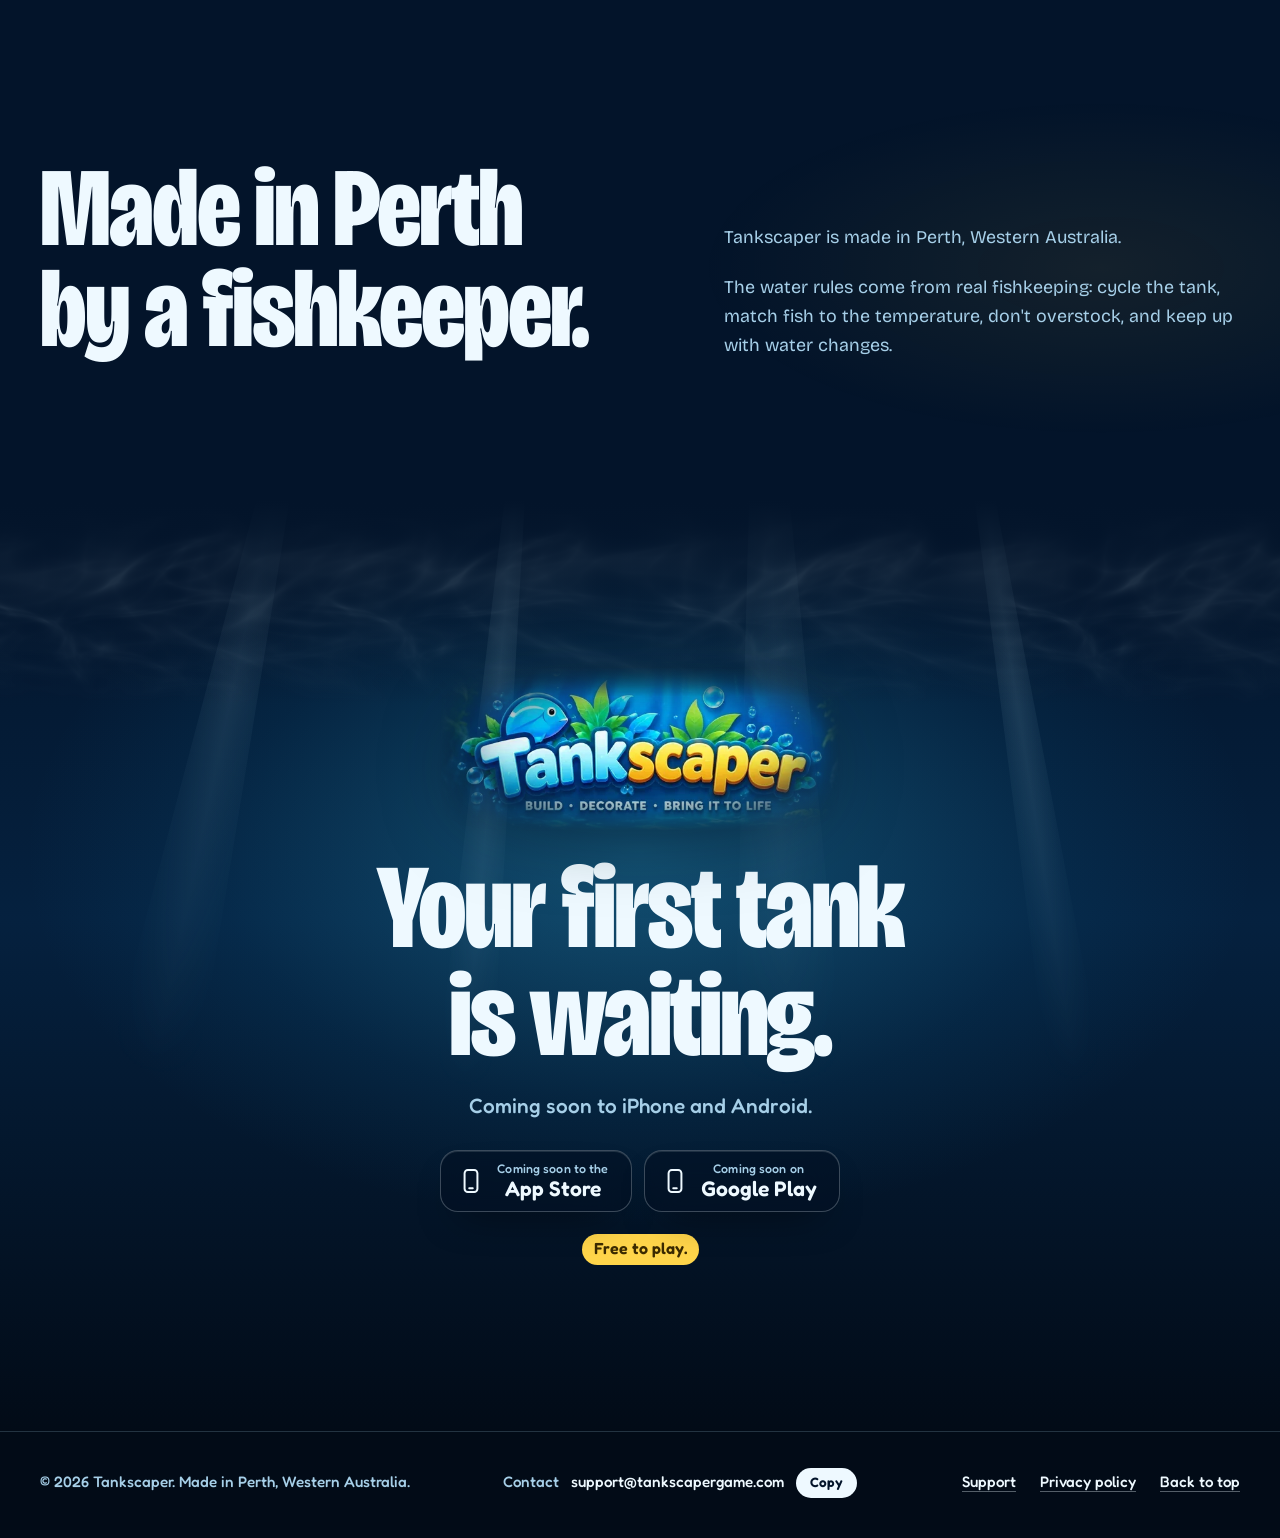
==== commit b8f49c9c: "Species count for version 1.0: 81 Co-Authored-By: Claude Opus 5.5 <noreply@anthropic.com> Claude-Ses" ====
--- a/index.html
+++ b/index.html
@@ -4,7 +4,7 @@
 <meta charset="utf-8">
 <meta name="viewport" content="width=device-width,initial-scale=1,viewport-fit=cover">
 <style>:root{color-scheme:light;box-sizing:border-box;padding-top:env(safe-area-inset-top,0px);padding-bottom:env(safe-area-inset-bottom,0px)}html{scroll-padding-top:env(safe-area-inset-top,0px)}body{margin:0;padding:0;font:14px -apple-system,BlinkMacSystemFont,sans-serif;background:#fff;color:#000}img{max-width:100%}[hidden]:not([hidden=until-found i]){display:none!important}</style><title>Tankscaper: Aquarium Builder | 3D aquarium game for iPhone and Android</title>
-<meta name="description" content="Tankscaper is a free-to-play 3D aquarium tycoon game, coming soon to iPhone and Android. Aquascape real tanks, keep 103 real species, and build your way from Aunt Marina's old tank to The Big Blue.">
+<meta name="description" content="Tankscaper is a free-to-play 3D aquarium tycoon game, coming soon to iPhone and Android. Aquascape real tanks, keep 81 real species, and build your way from Aunt Marina's old tank to The Big Blue.">
 <meta name="theme-color" content="#05213f">
 <link rel="canonical" href="https://tankscapergame.com/">
 <link rel="icon" href="/favicon.ico" sizes="48x48">
@@ -14,14 +14,14 @@
 <meta property="og:type" content="website">
 <meta property="og:site_name" content="Tankscaper">
 <meta property="og:title" content="Tankscaper: Aquarium Builder">
-<meta property="og:description" content="Tankscaper is a free-to-play 3D aquarium tycoon game, coming soon to iPhone and Android. Aquascape real tanks, keep 103 real species, and build your way from Aunt Marina's old tank to The Big Blue.">
+<meta property="og:description" content="Tankscaper is a free-to-play 3D aquarium tycoon game, coming soon to iPhone and Android. Aquascape real tanks, keep 81 real species, and build your way from Aunt Marina's old tank to The Big Blue.">
 <meta property="og:url" content="https://tankscapergame.com/">
 <meta property="og:image" content="https://tankscapergame.com/img/share.jpg">
 <meta property="og:image:width" content="1200">
 <meta property="og:image:height" content="630">
 <meta property="og:image:alt" content="The Tankscaper logo over a planted aquarium, with the words Build, Decorate, Bring it to life.">
 <meta name="twitter:card" content="summary_large_image">
-<script type="application/ld+json">{"@context":"https://schema.org","@type":"VideoGame","name":"Tankscaper: Aquarium Builder","url":"https://tankscapergame.com/","image":"https://tankscapergame.com/img/share.jpg","description":"Tankscaper is a free-to-play 3D aquarium tycoon game, coming soon to iPhone and Android. Aquascape real tanks, keep 103 real species, and build your way from Aunt Marina's old tank to The Big Blue.","genre":["Simulation","Casual"],"gamePlatform":["iOS","Android"],"applicationCategory":"Game","operatingSystem":"iOS, Android"}</script>
+<script type="application/ld+json">{"@context":"https://schema.org","@type":"VideoGame","name":"Tankscaper: Aquarium Builder","url":"https://tankscapergame.com/","image":"https://tankscapergame.com/img/share.jpg","description":"Tankscaper is a free-to-play 3D aquarium tycoon game, coming soon to iPhone and Android. Aquascape real tanks, keep 81 real species, and build your way from Aunt Marina's old tank to The Big Blue.","genre":["Simulation","Casual"],"gamePlatform":["iOS","Android"],"applicationCategory":"Game","operatingSystem":"iOS, Android"}</script>
 <link rel="preconnect" href="https://fonts.googleapis.com">
 <link rel="preconnect" href="https://fonts.gstatic.com" crossorigin>
 <link rel="stylesheet" href="https://fonts.googleapis.com/css2?family=Bricolage+Grotesque:opsz,wdth,wght@12..96,75..100,400..800&family=Fredoka:wght@500..700&display=swap">
@@ -541,7 +541,7 @@
 <main>
   <section class="reveal" id="reveal" aria-label="What's in the game">
     <div class="wrap">
-      <h2 class="display"><span>Real rock.</span> <span>Real wood.</span> <span>Real plants.</span> <span>103 real species.</span></h2>
+      <h2 class="display"><span>Real rock.</span> <span>Real wood.</span> <span>Real plants.</span> <span>81 real species.</span></h2>
       <p class="reveal-sub rise">57 freshwater and 46 reef species, in tanks from 30&nbsp;cm to 300&nbsp;cm.</p>
     </div>
   </section>
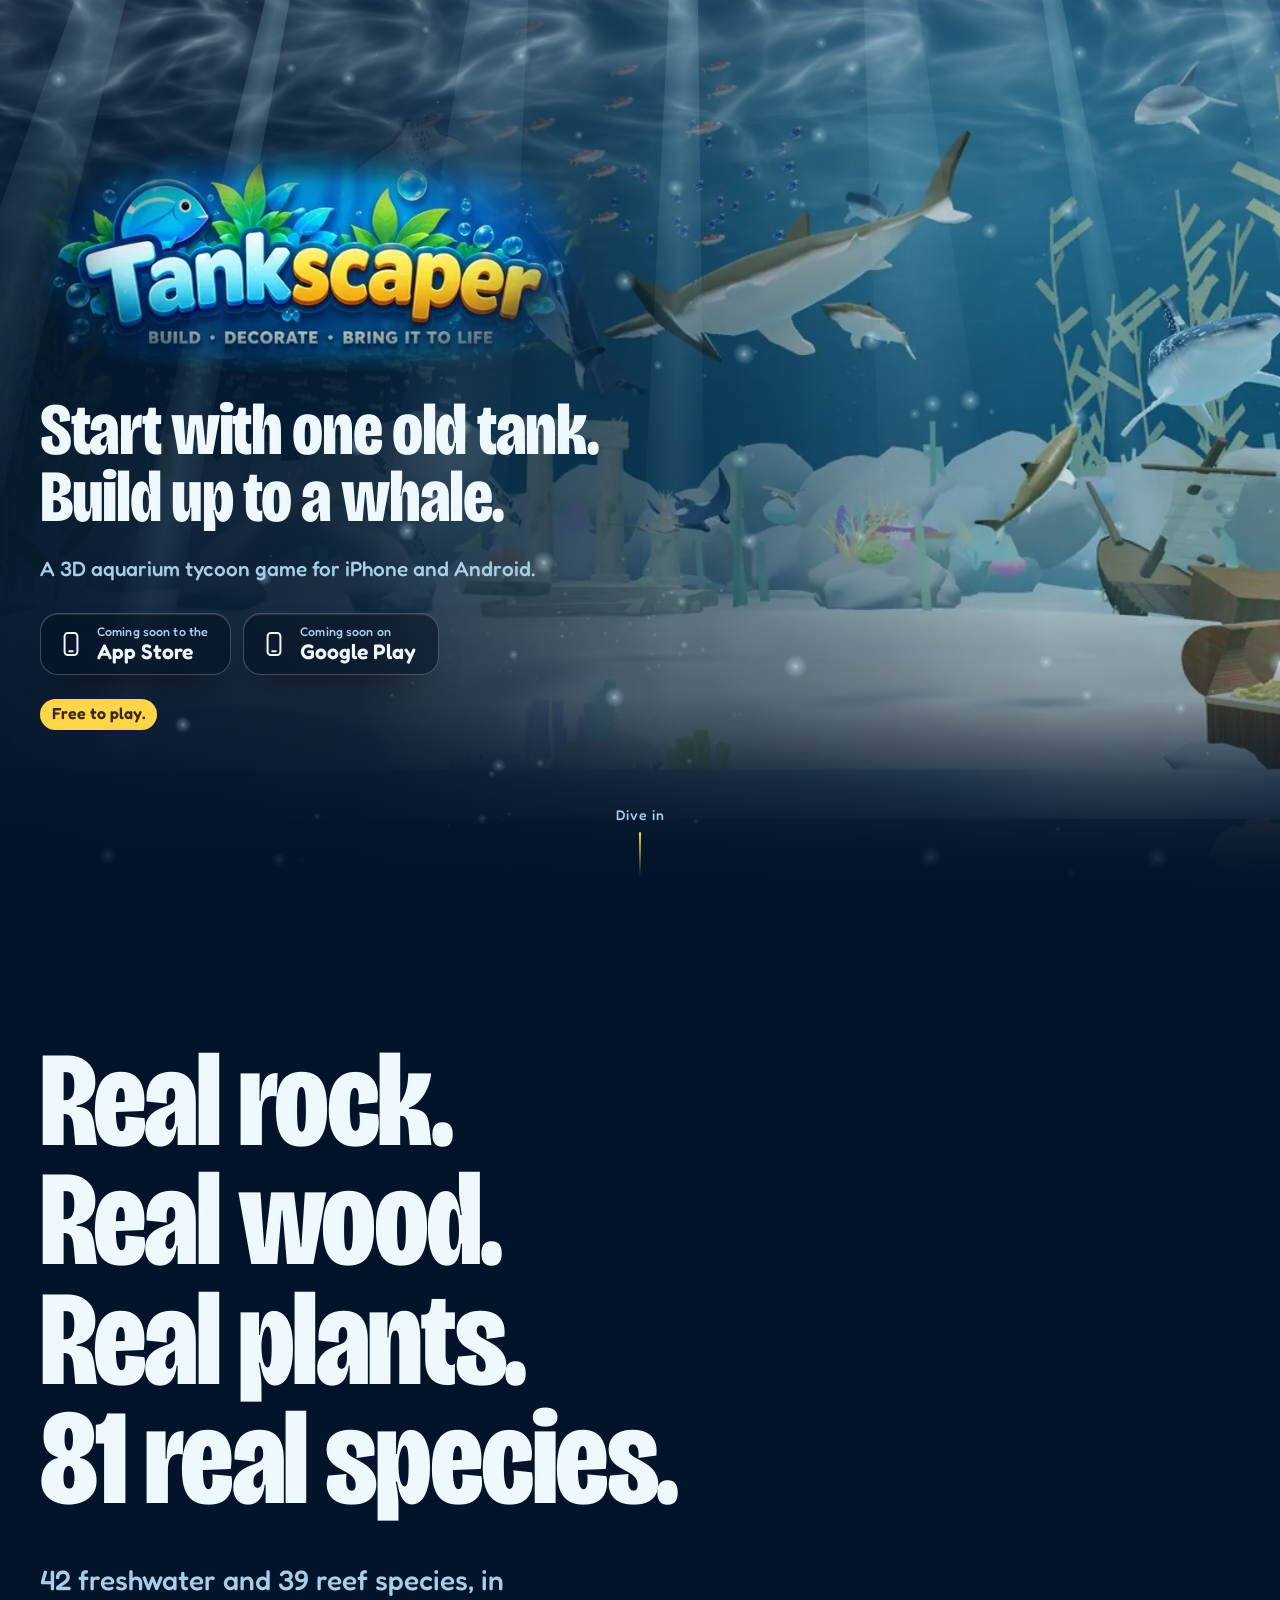
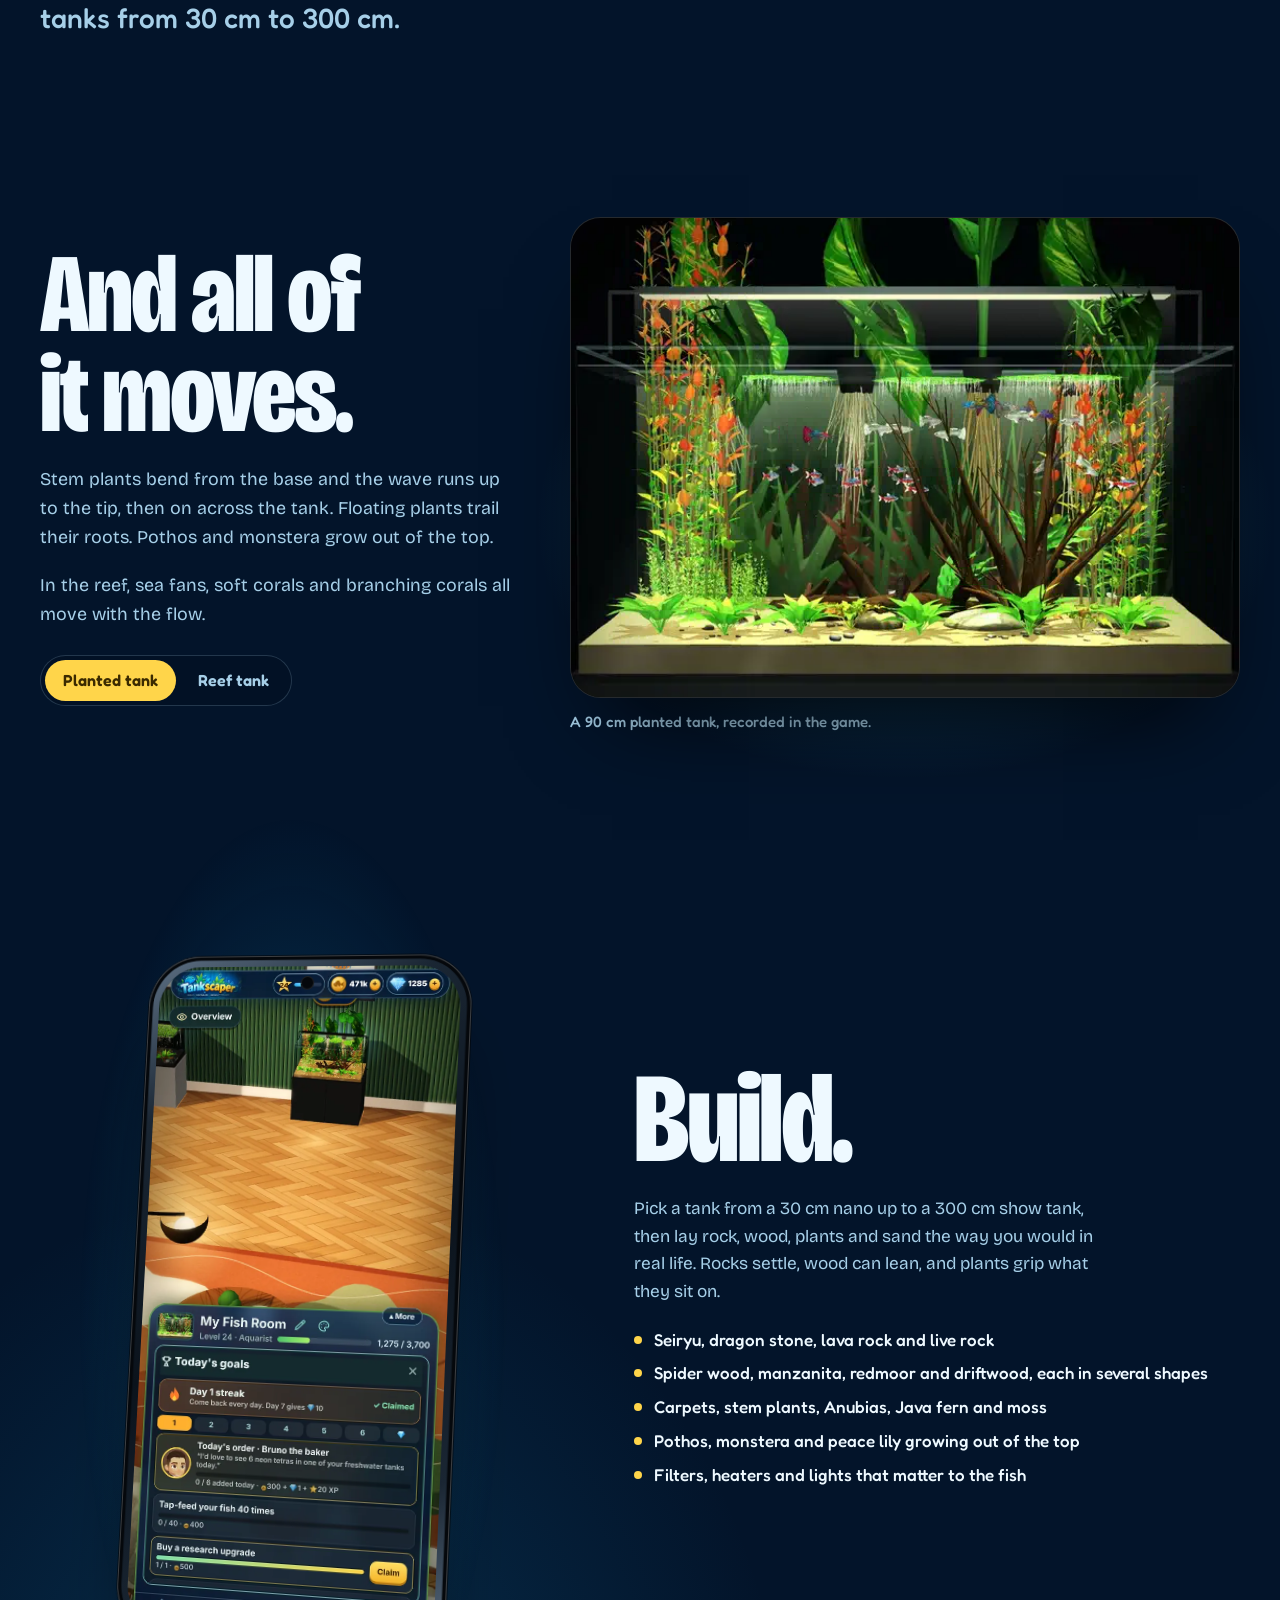
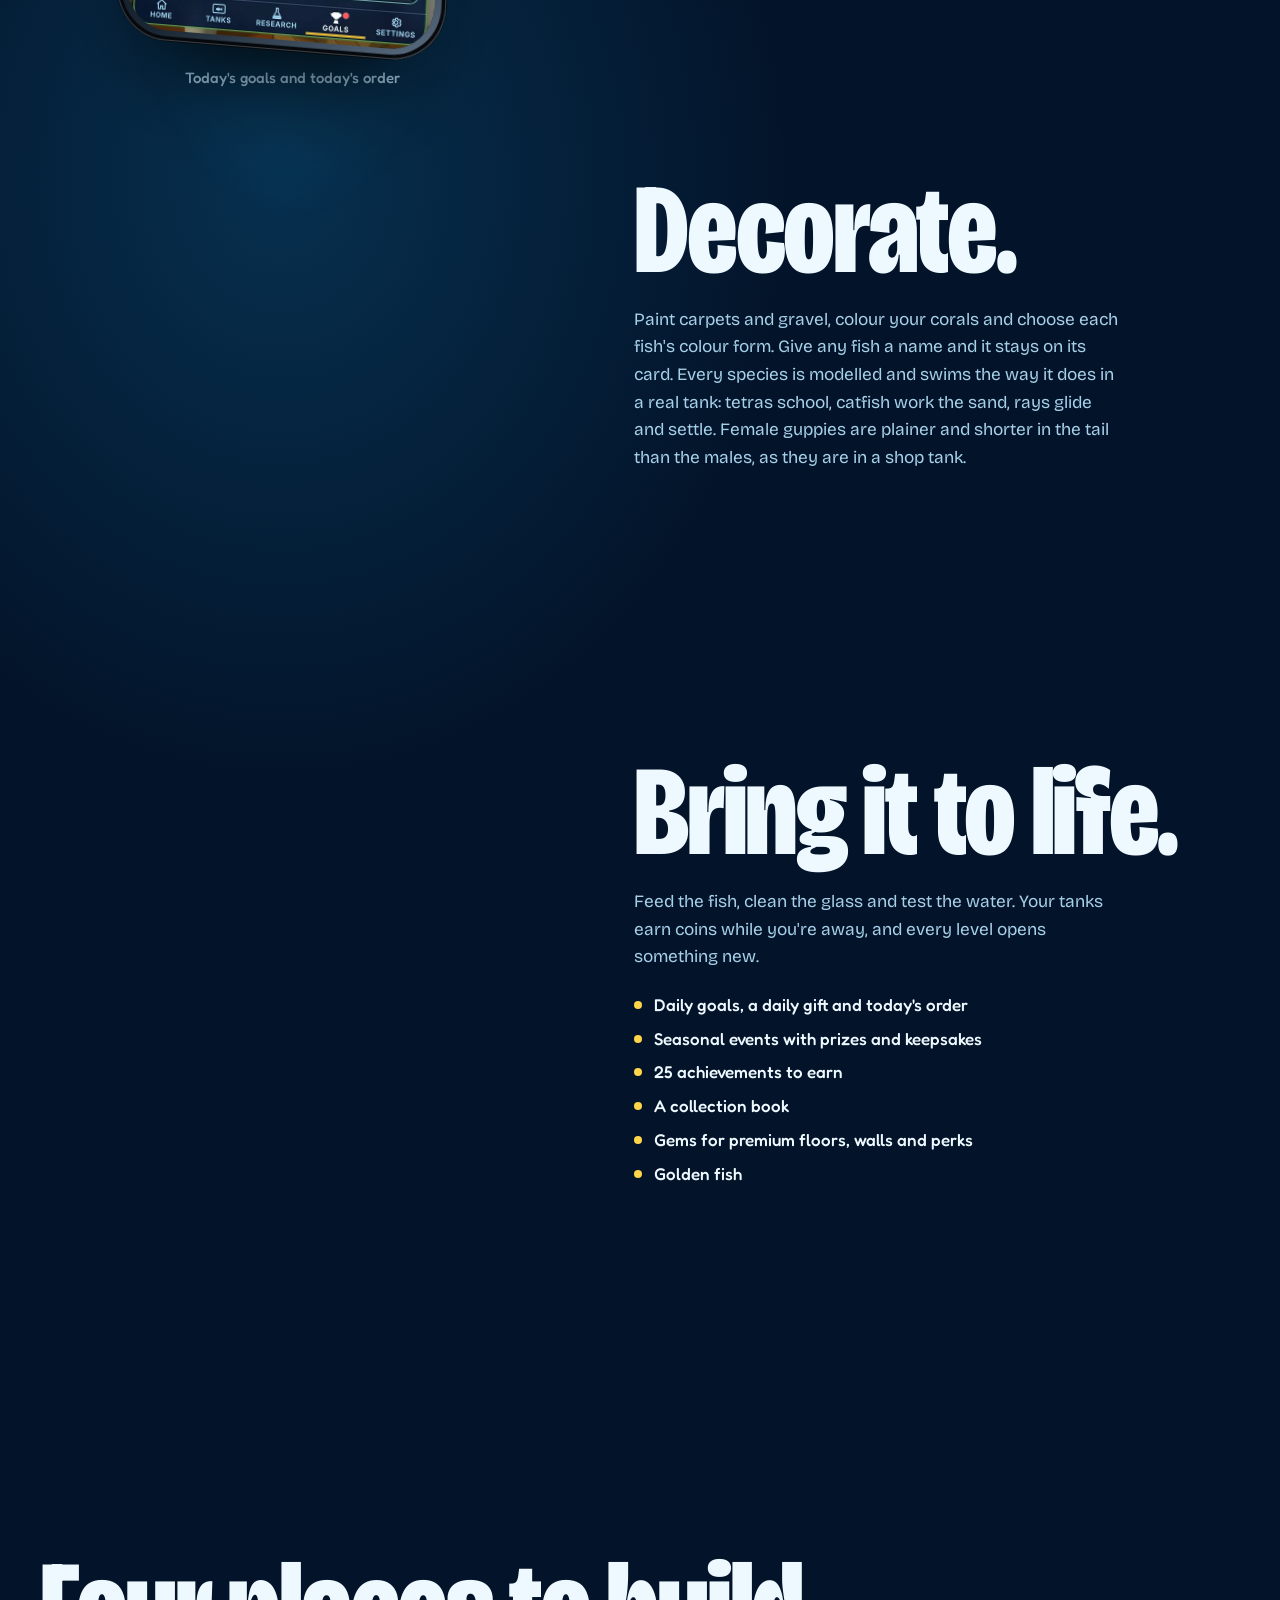
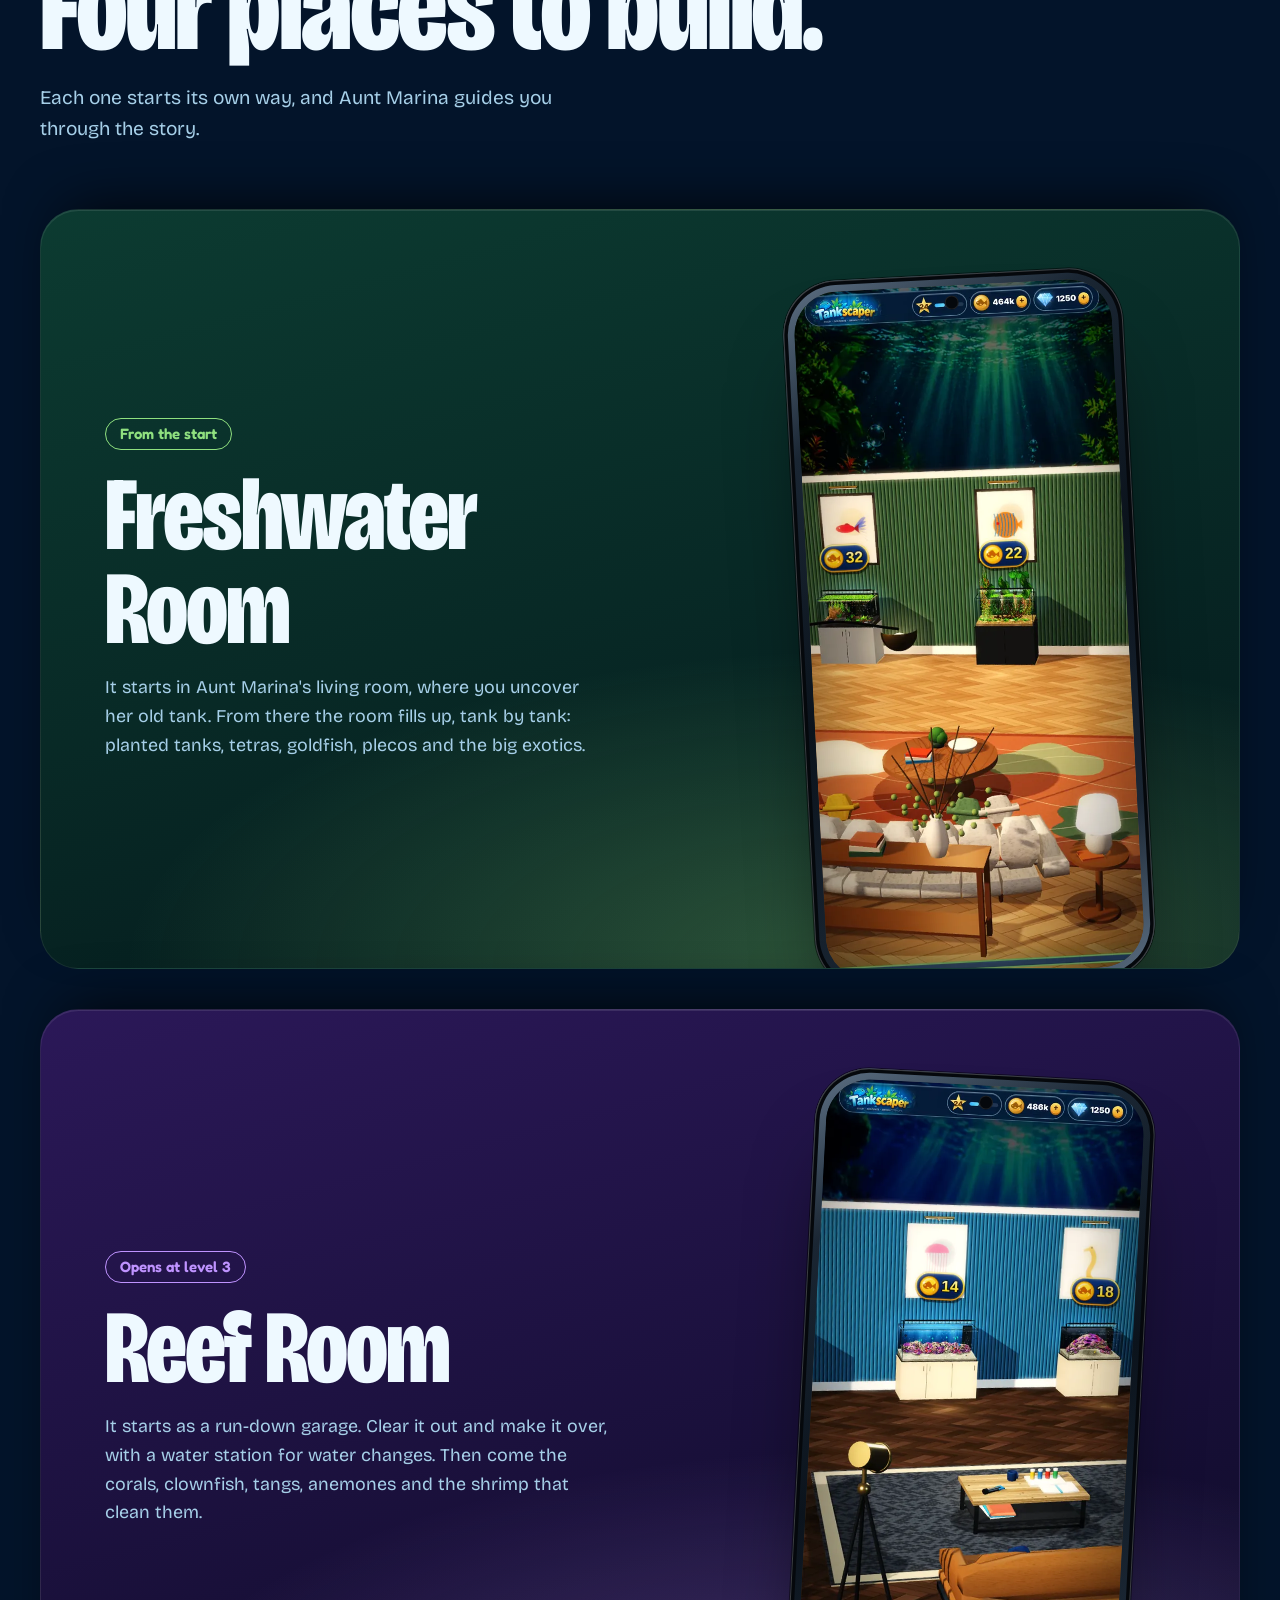
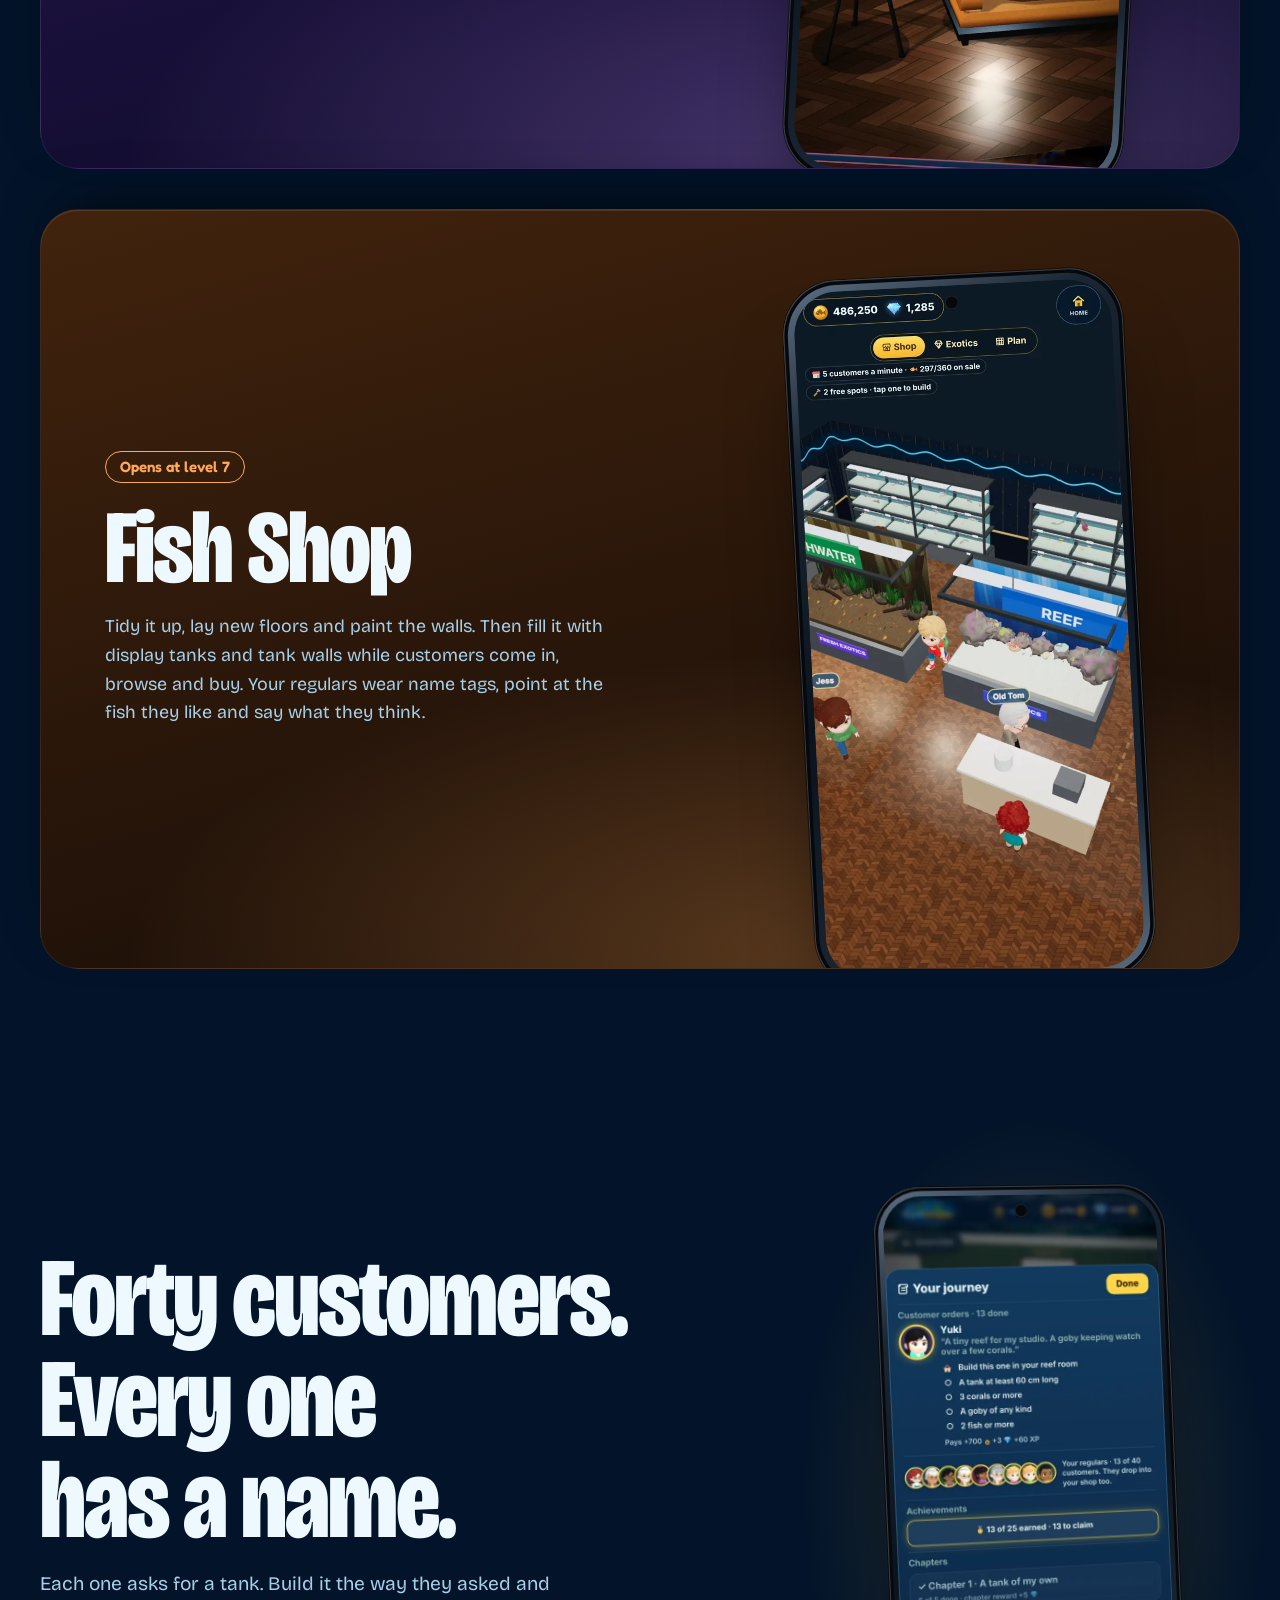
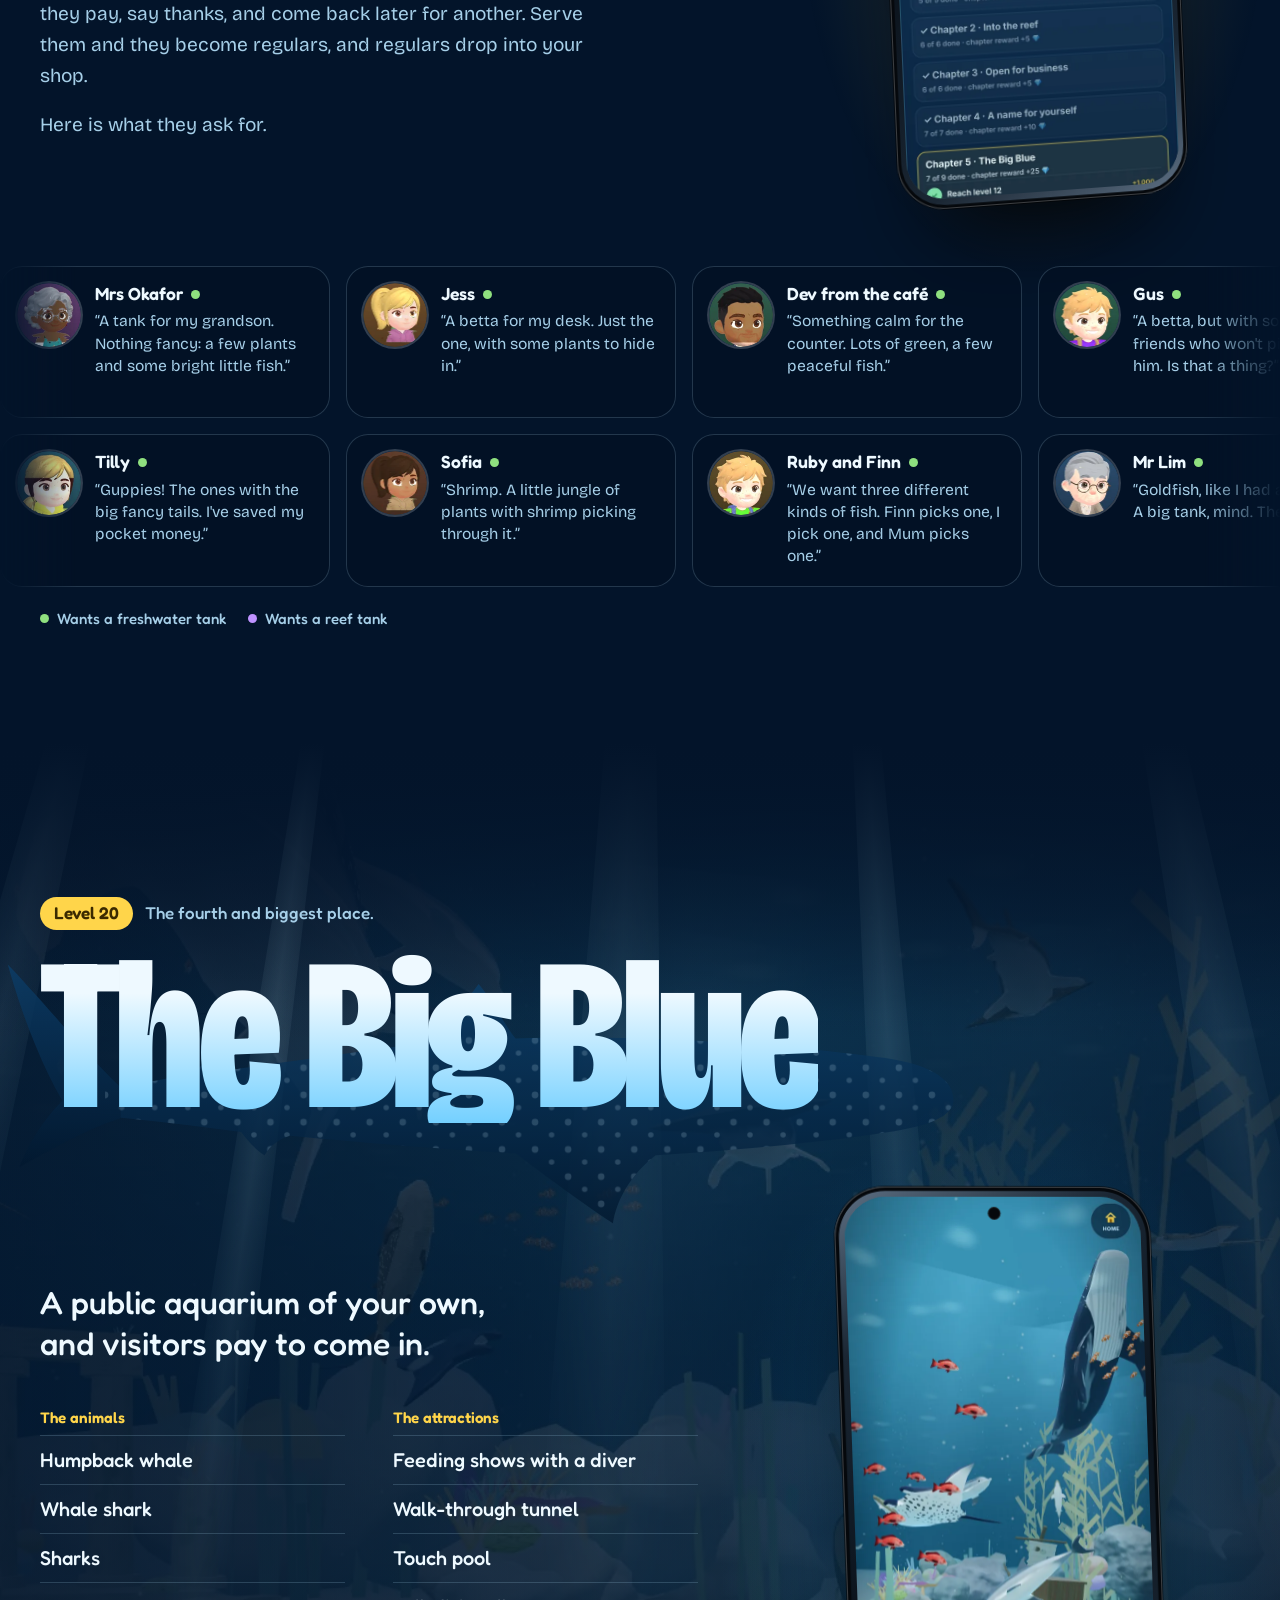
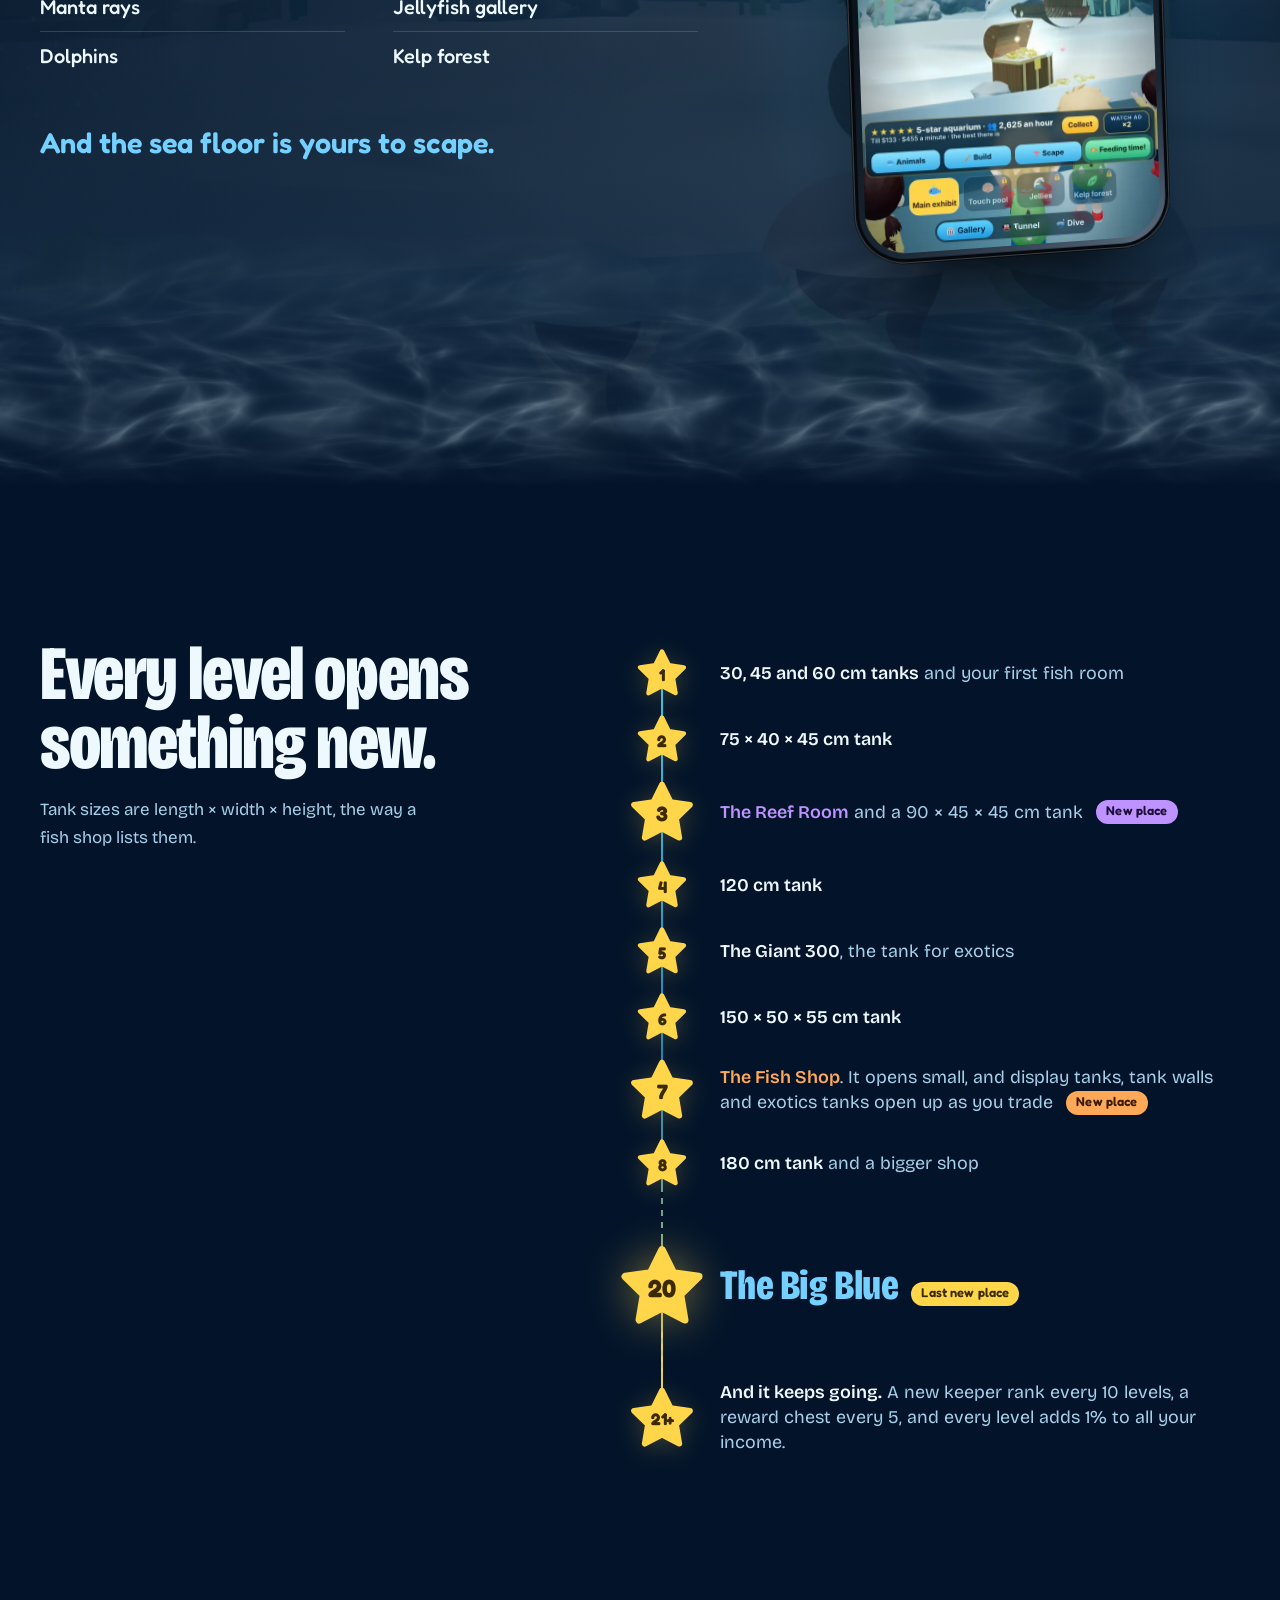
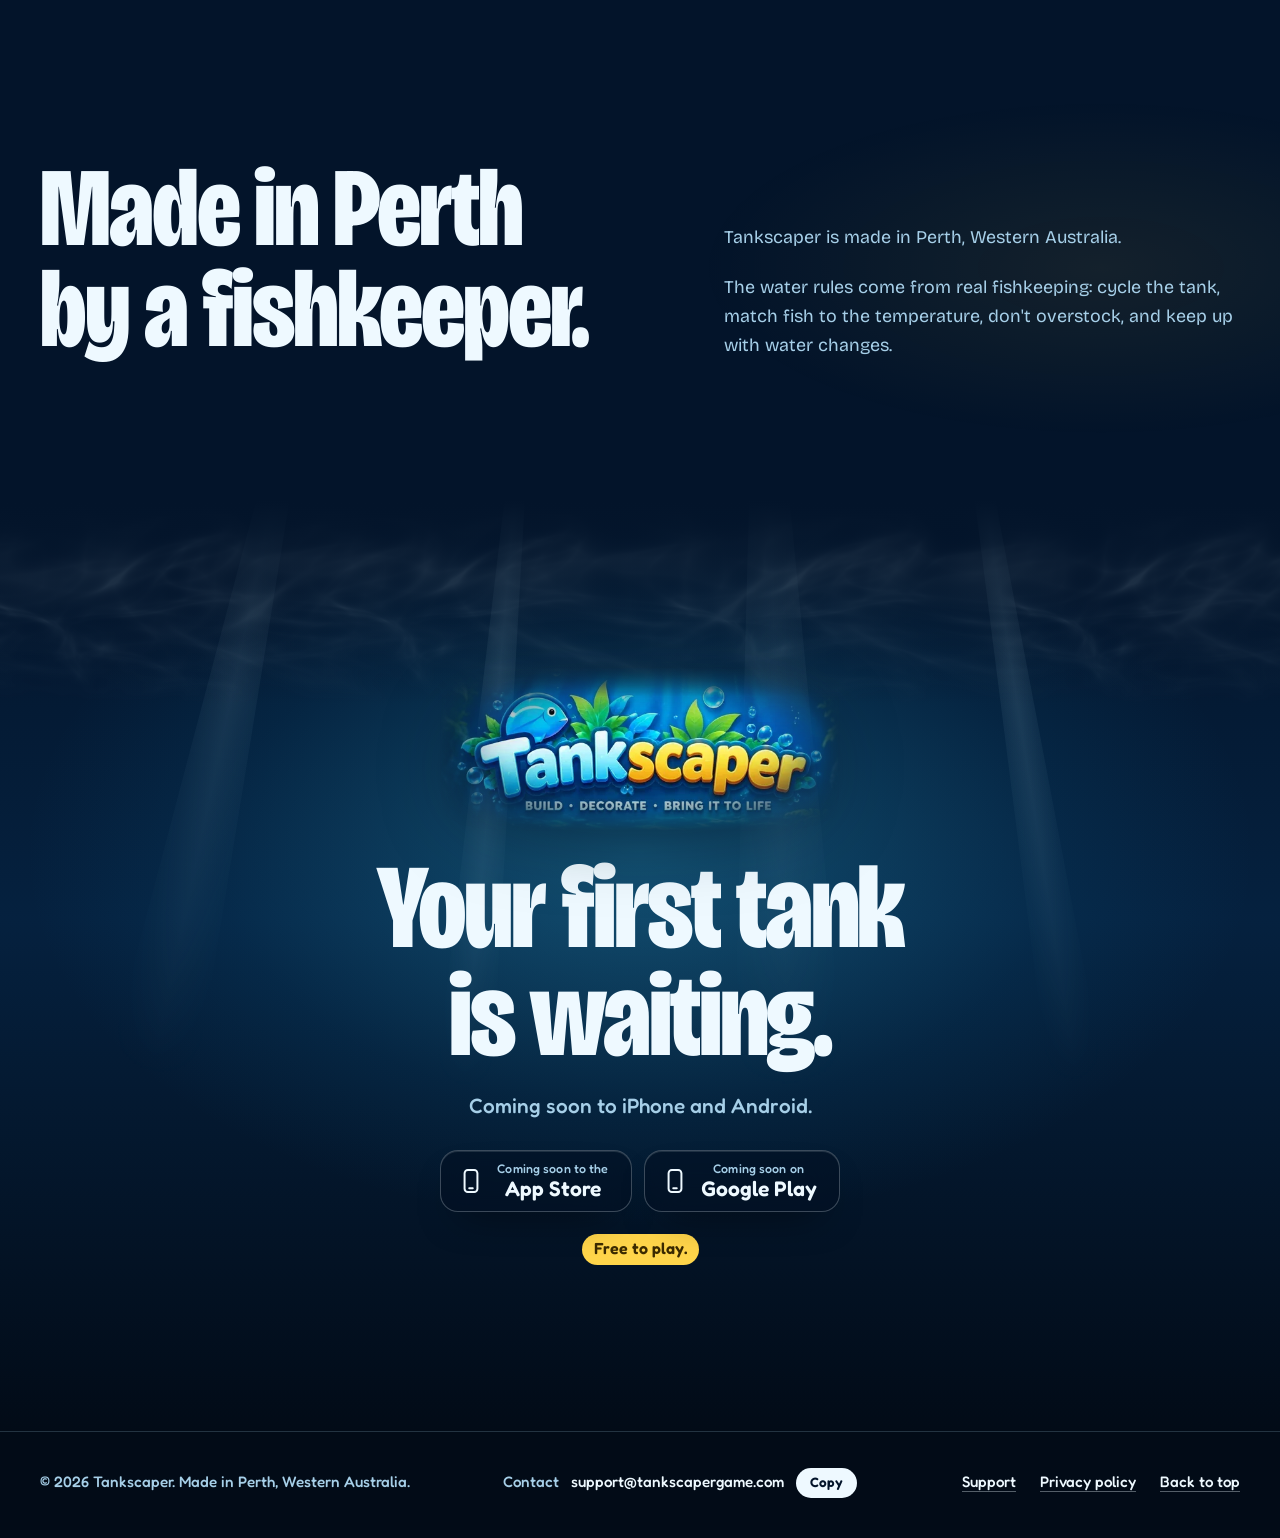
==== commit ad3dcfe6: "Fix the freshwater and reef species counts (42 and 39, 81 in all) Co-Authored-By: Claude Opus 5.5 <n" ====
--- a/index.html
+++ b/index.html
@@ -542,7 +542,7 @@
   <section class="reveal" id="reveal" aria-label="What's in the game">
     <div class="wrap">
       <h2 class="display"><span>Real rock.</span> <span>Real wood.</span> <span>Real plants.</span> <span>81 real species.</span></h2>
-      <p class="reveal-sub rise">57 freshwater and 46 reef species, in tanks from 30&nbsp;cm to 300&nbsp;cm.</p>
+      <p class="reveal-sub rise">42 freshwater and 39 reef species, in tanks from 30&nbsp;cm to 300&nbsp;cm.</p>
     </div>
   </section>
 
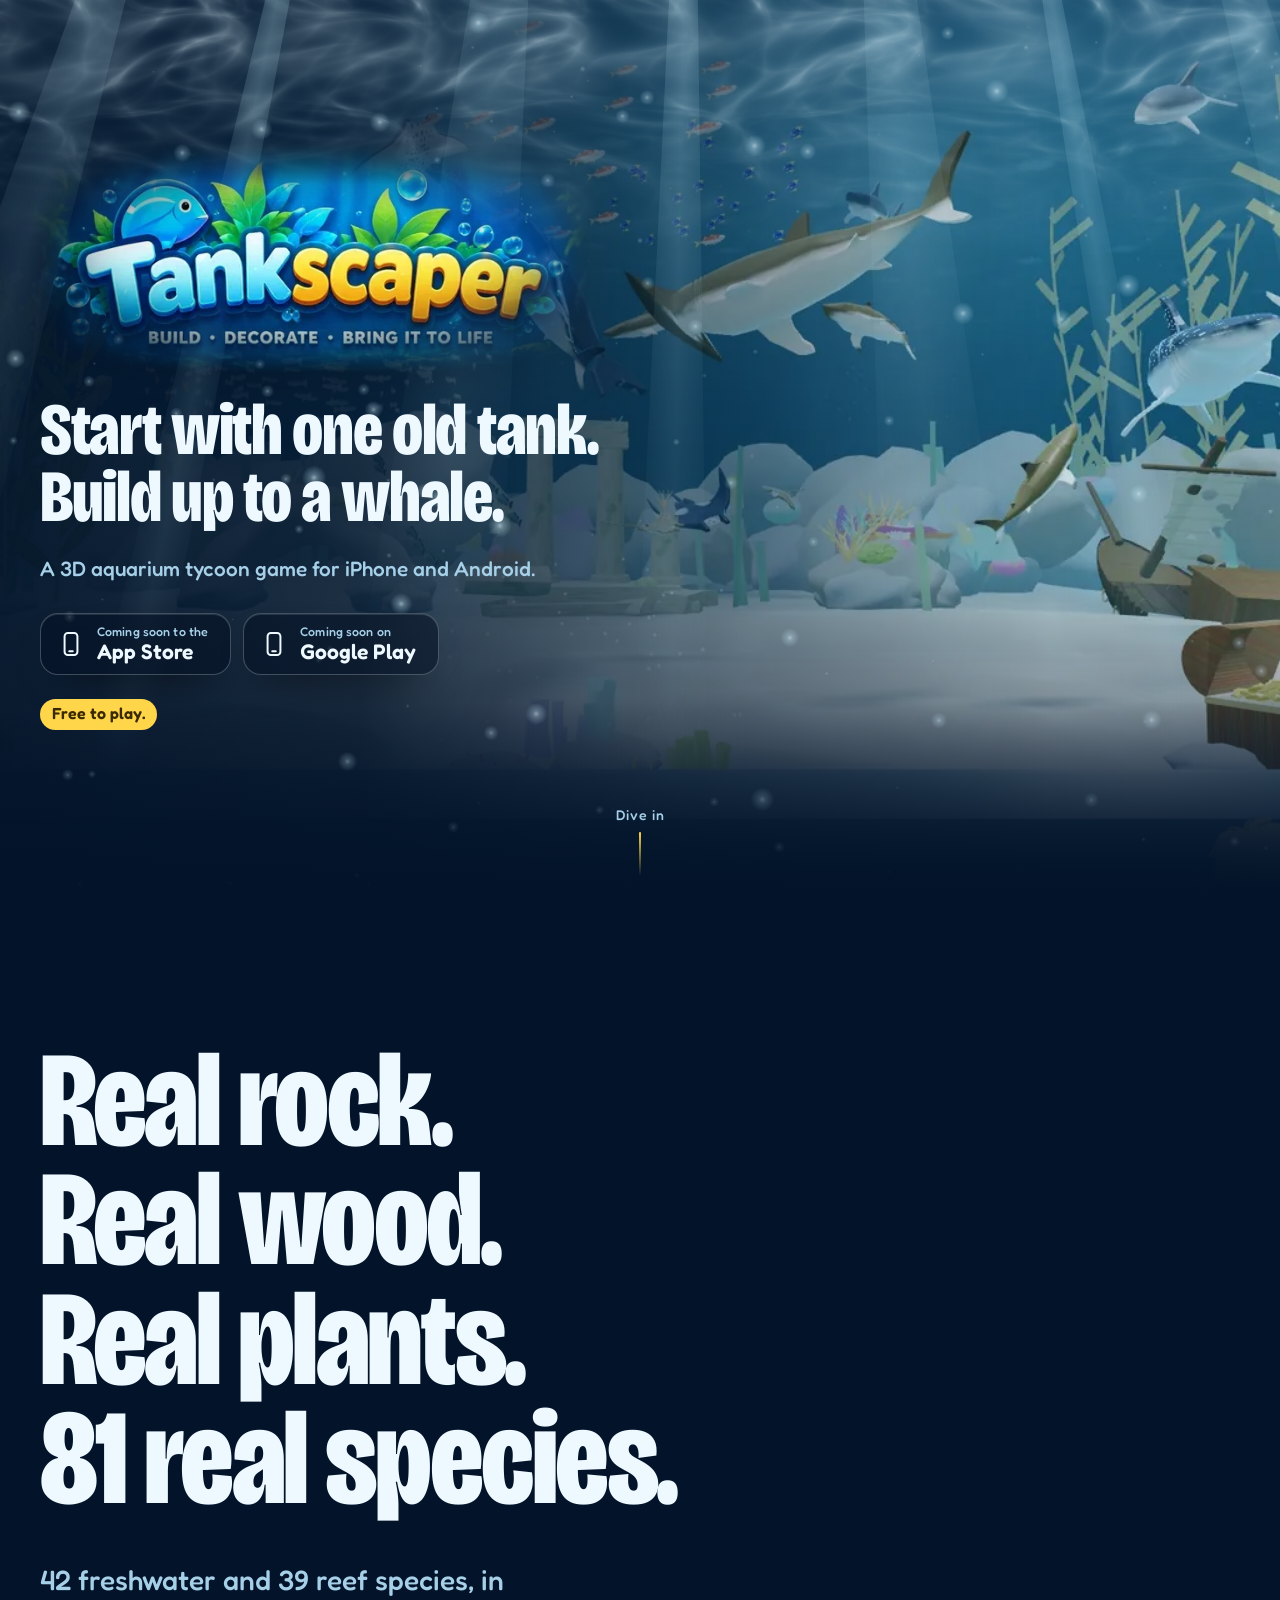
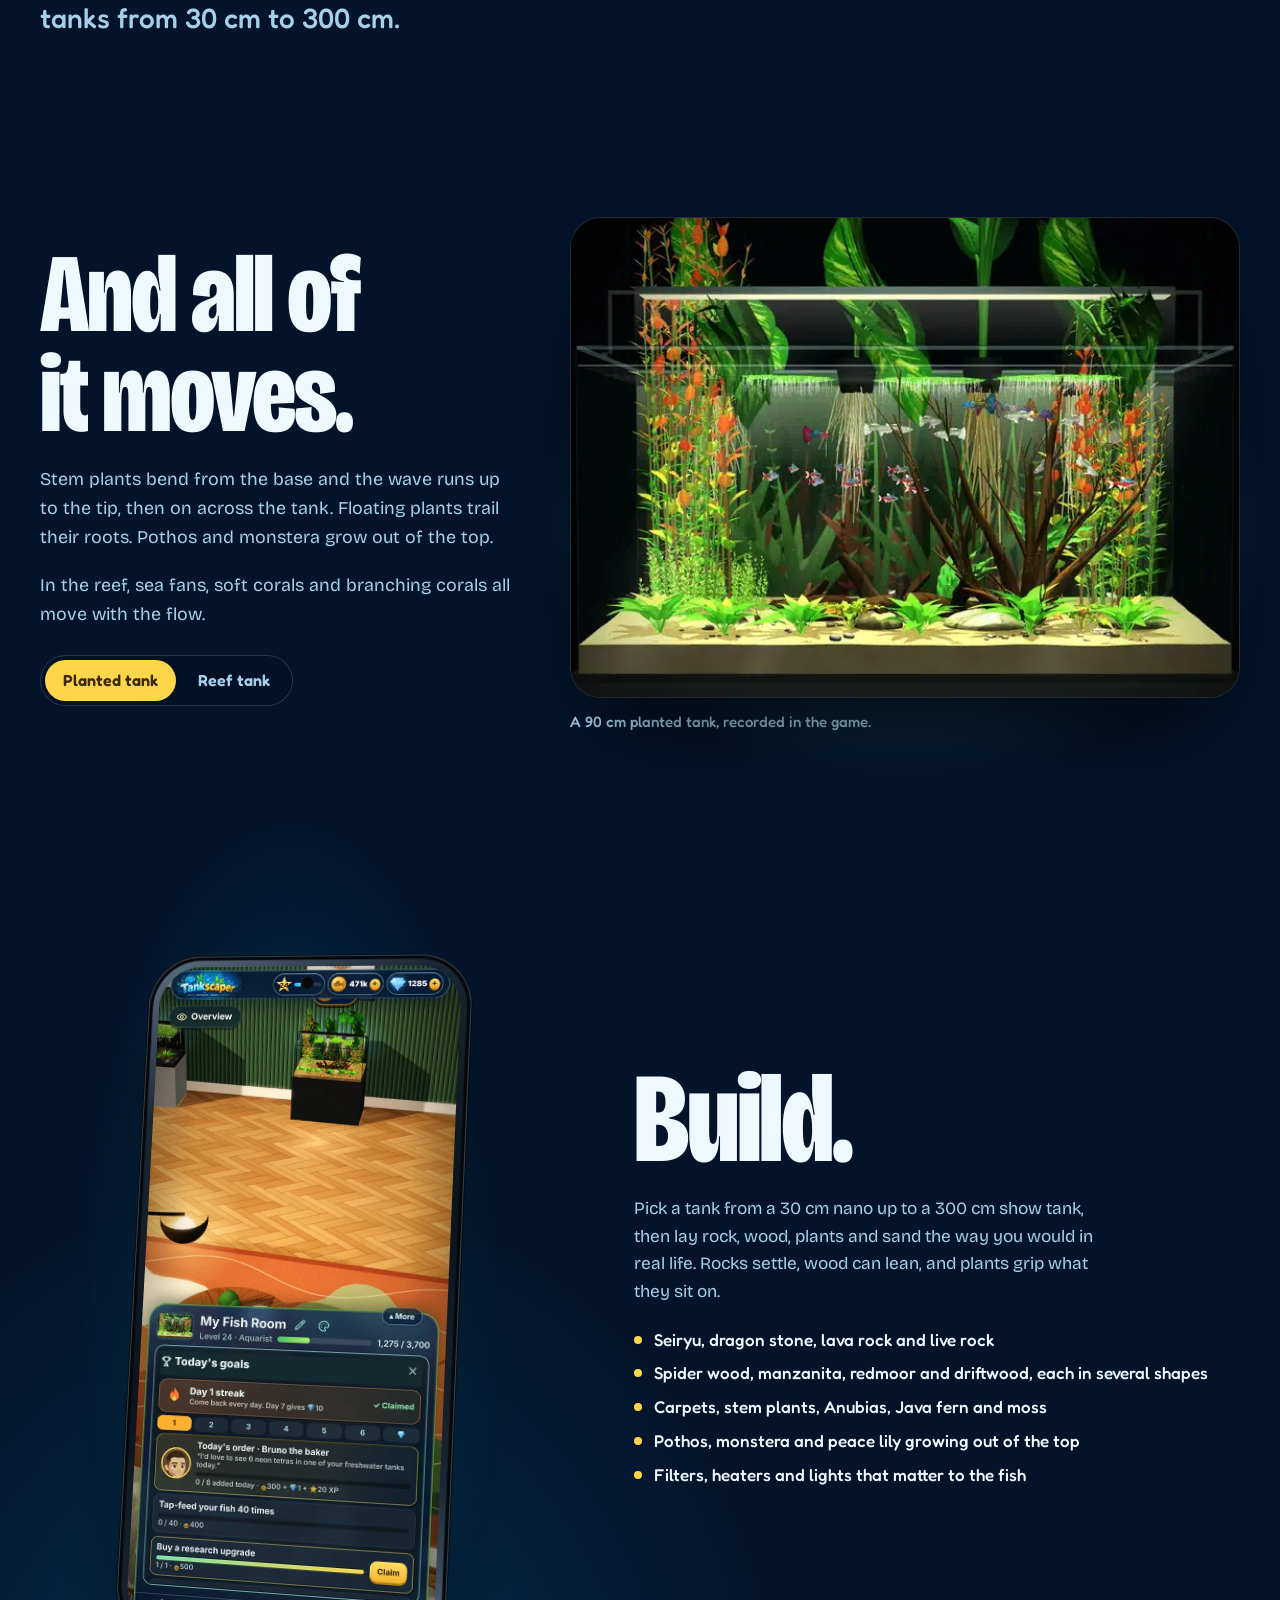
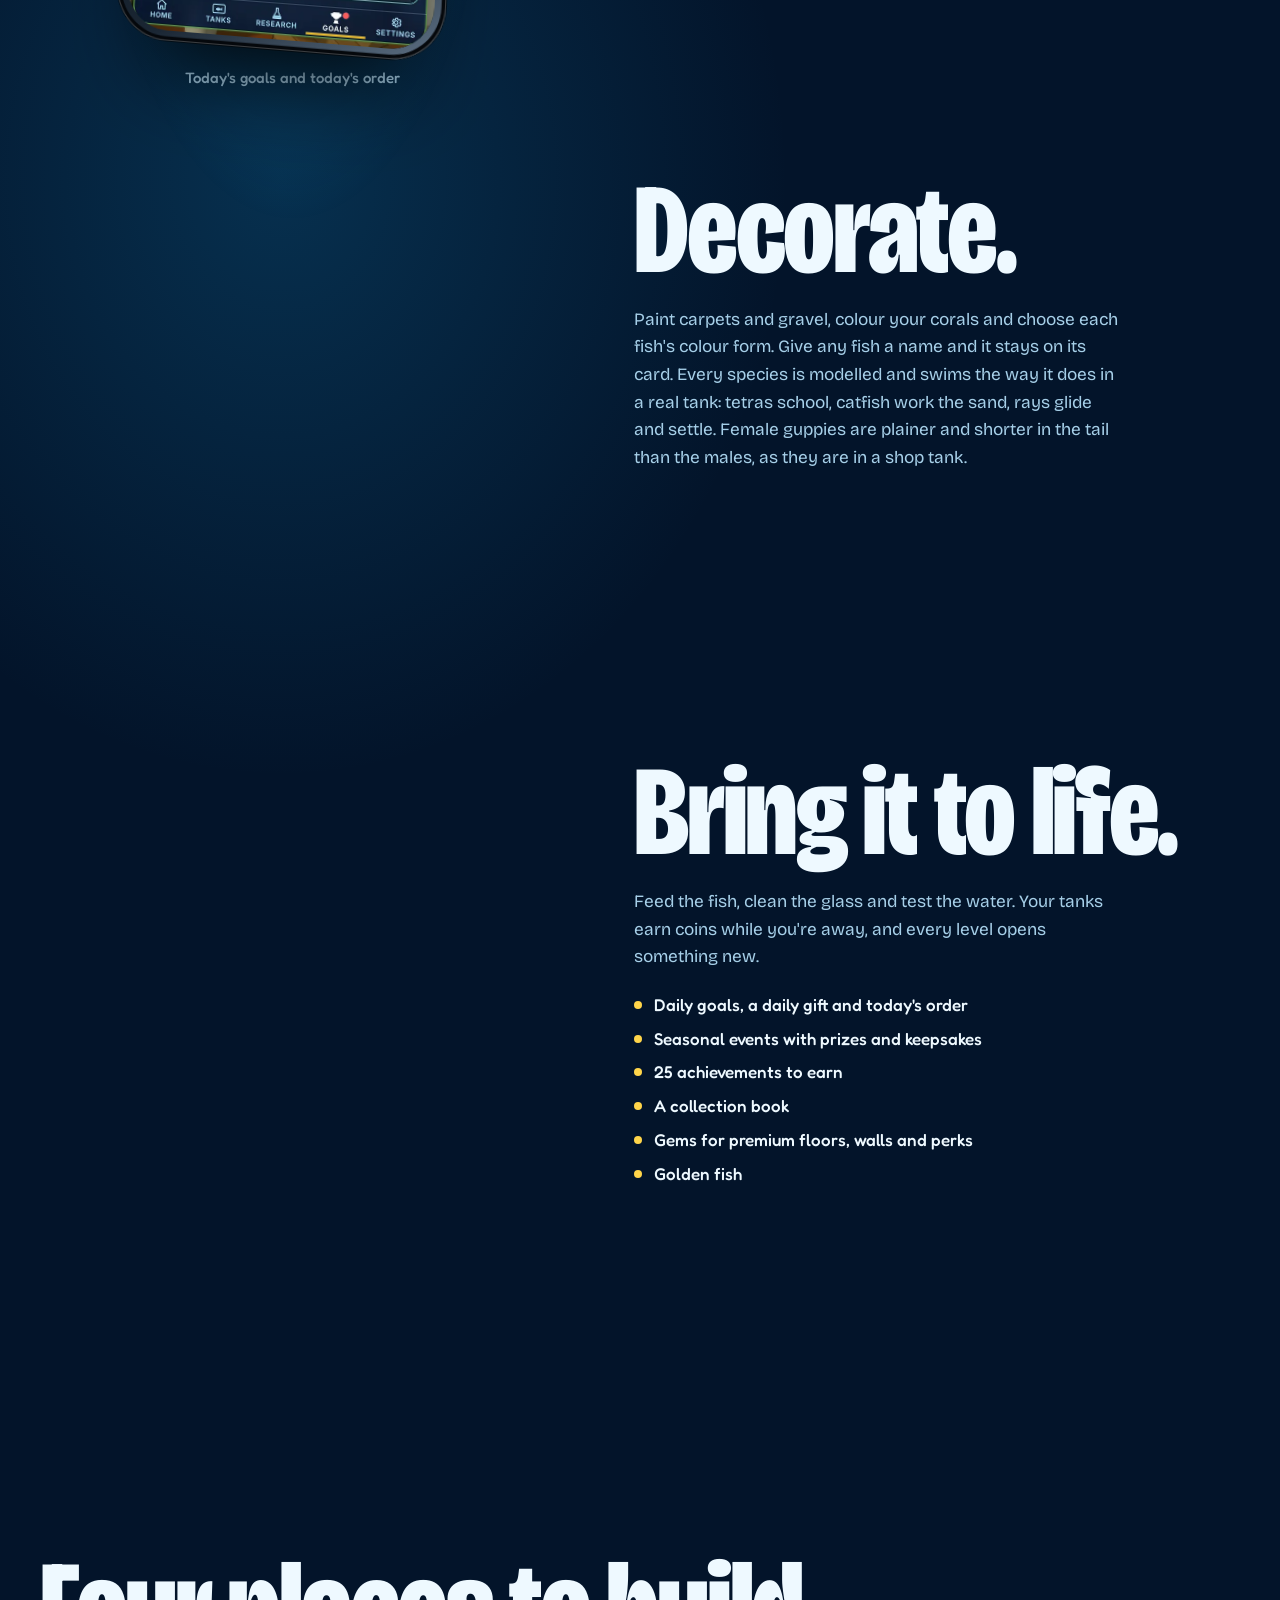
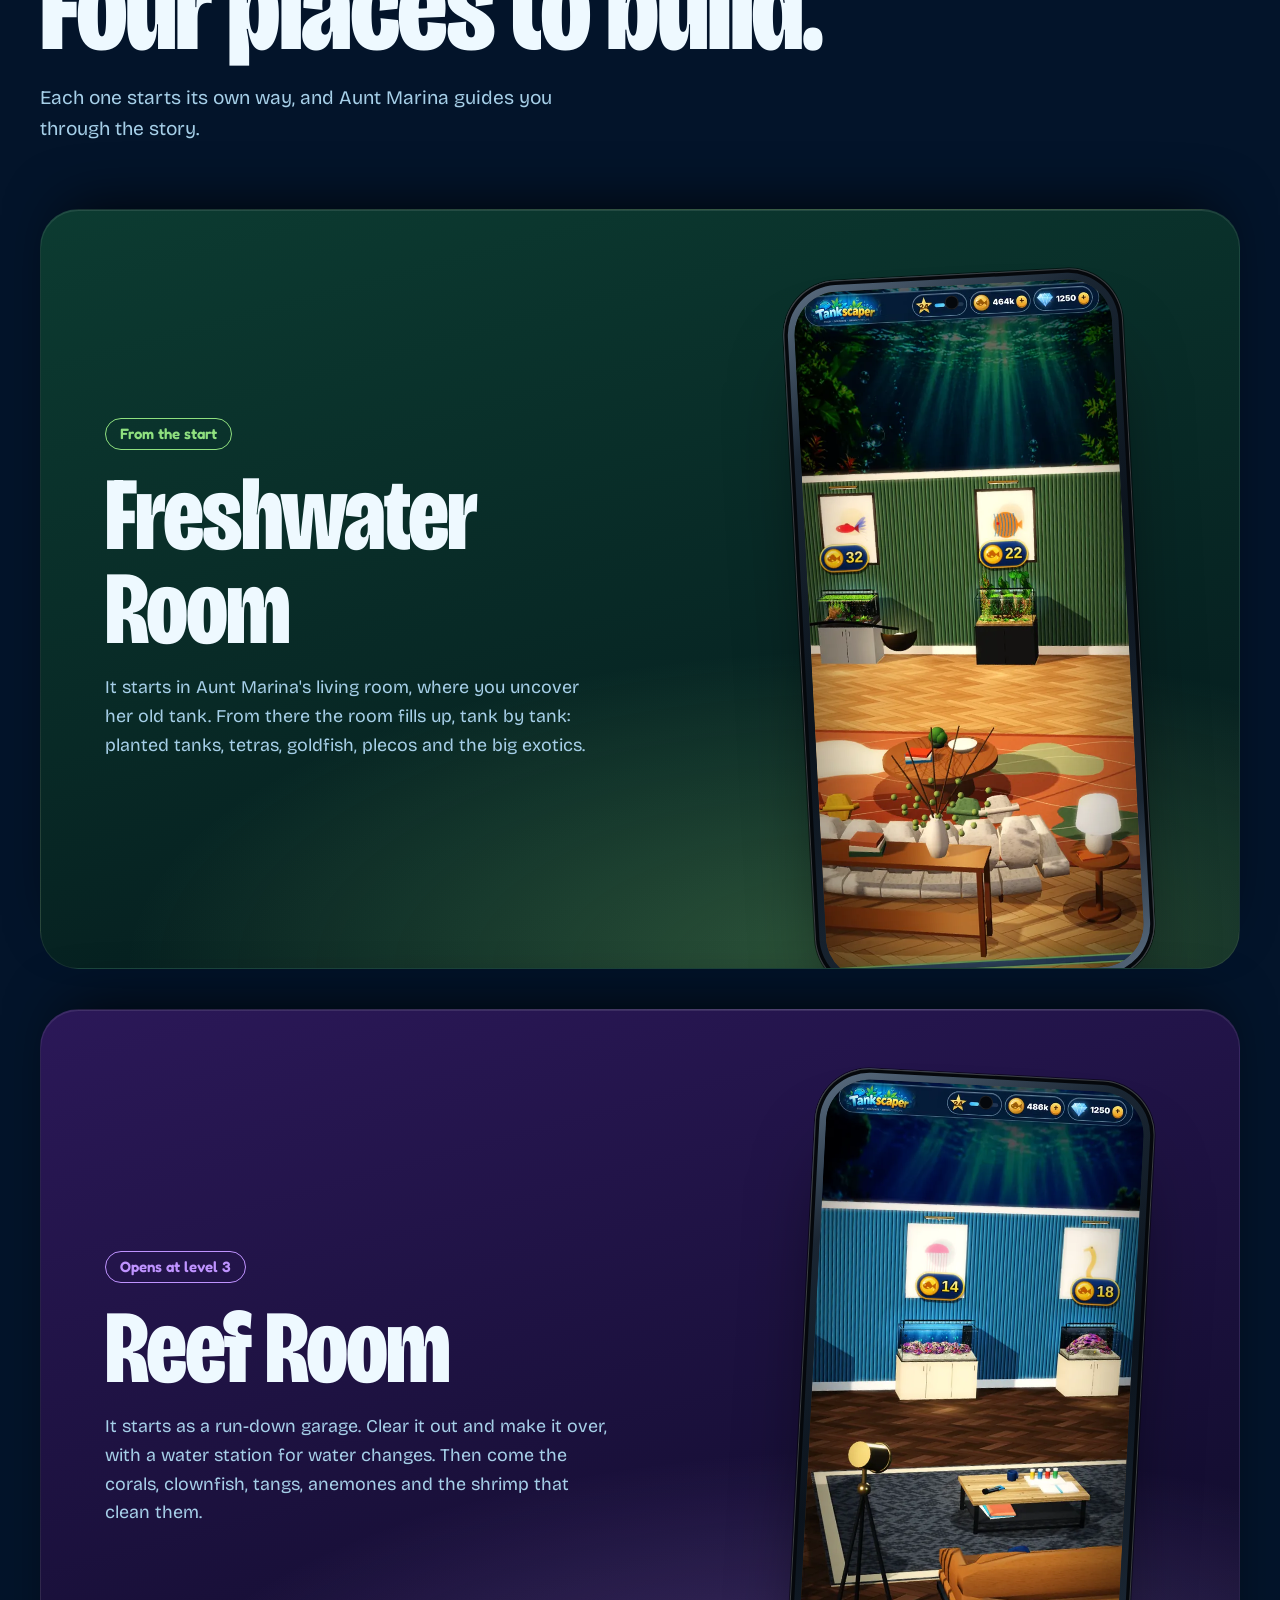
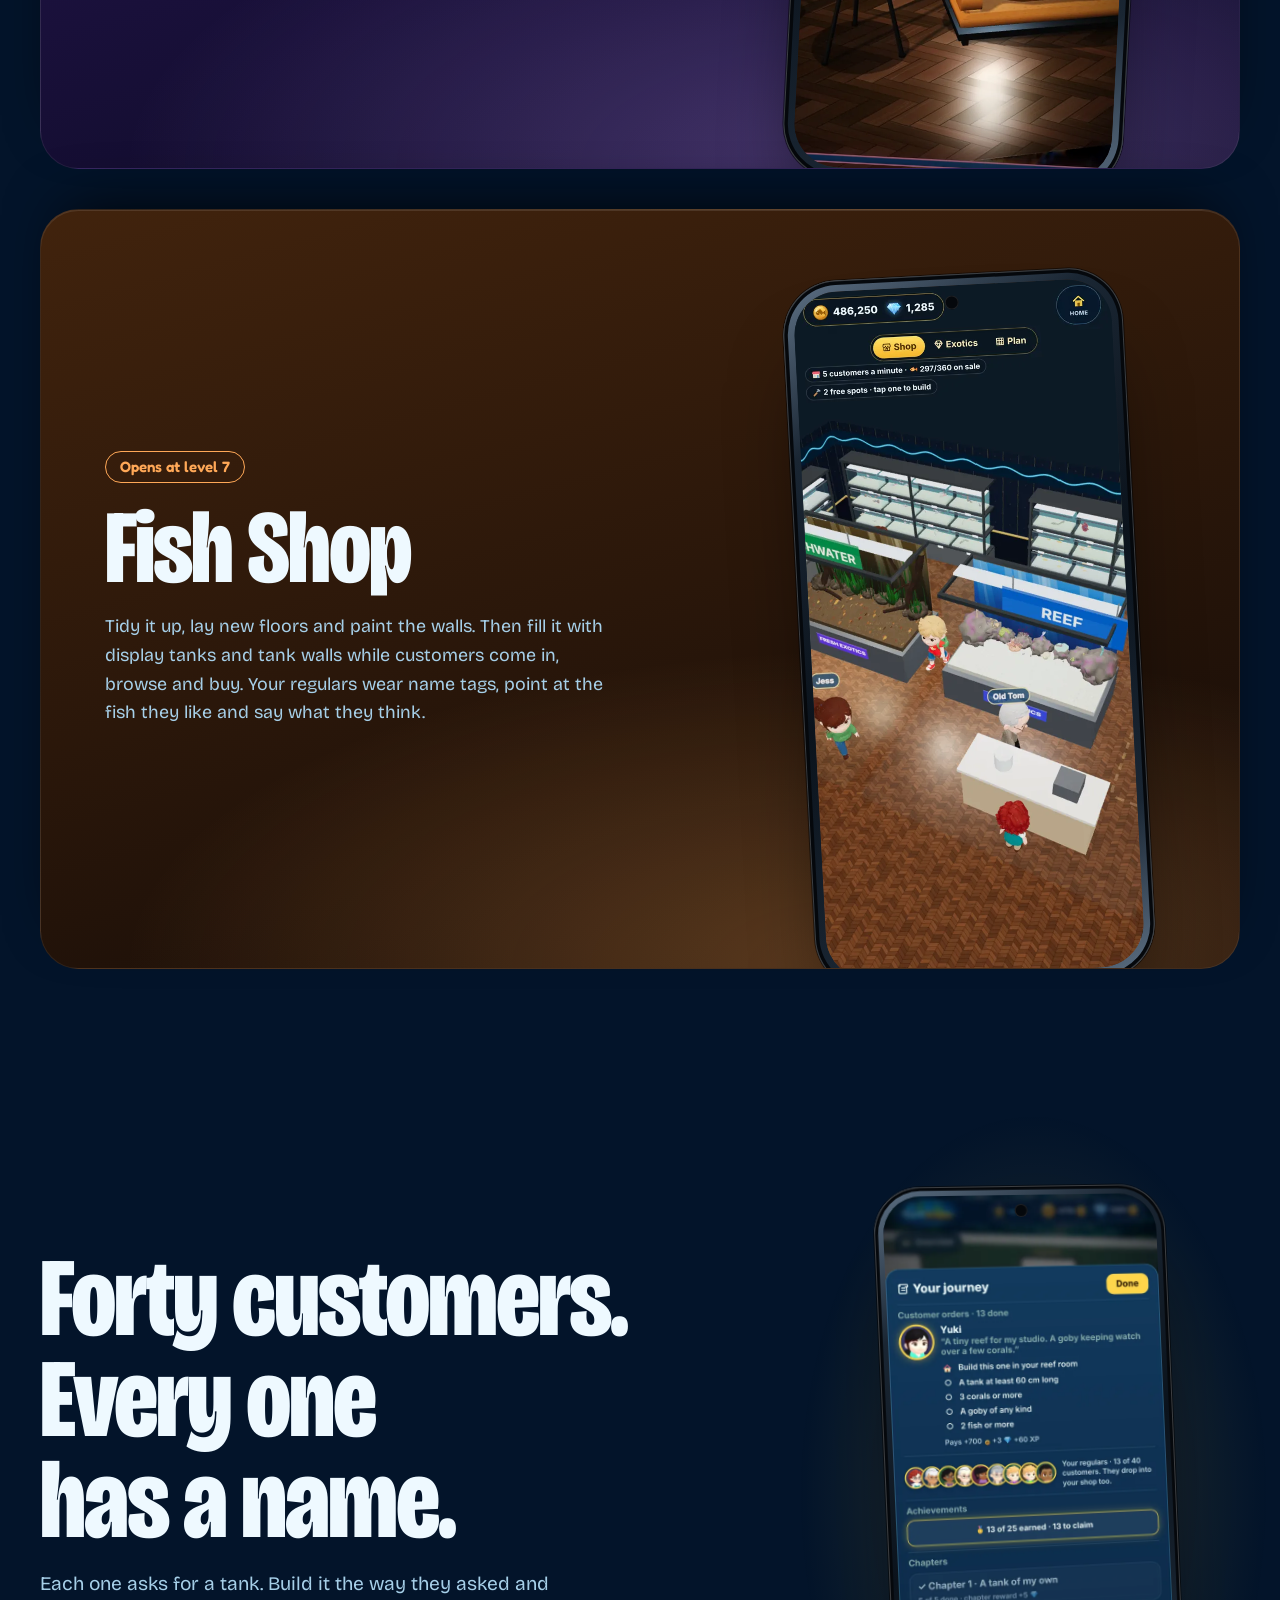
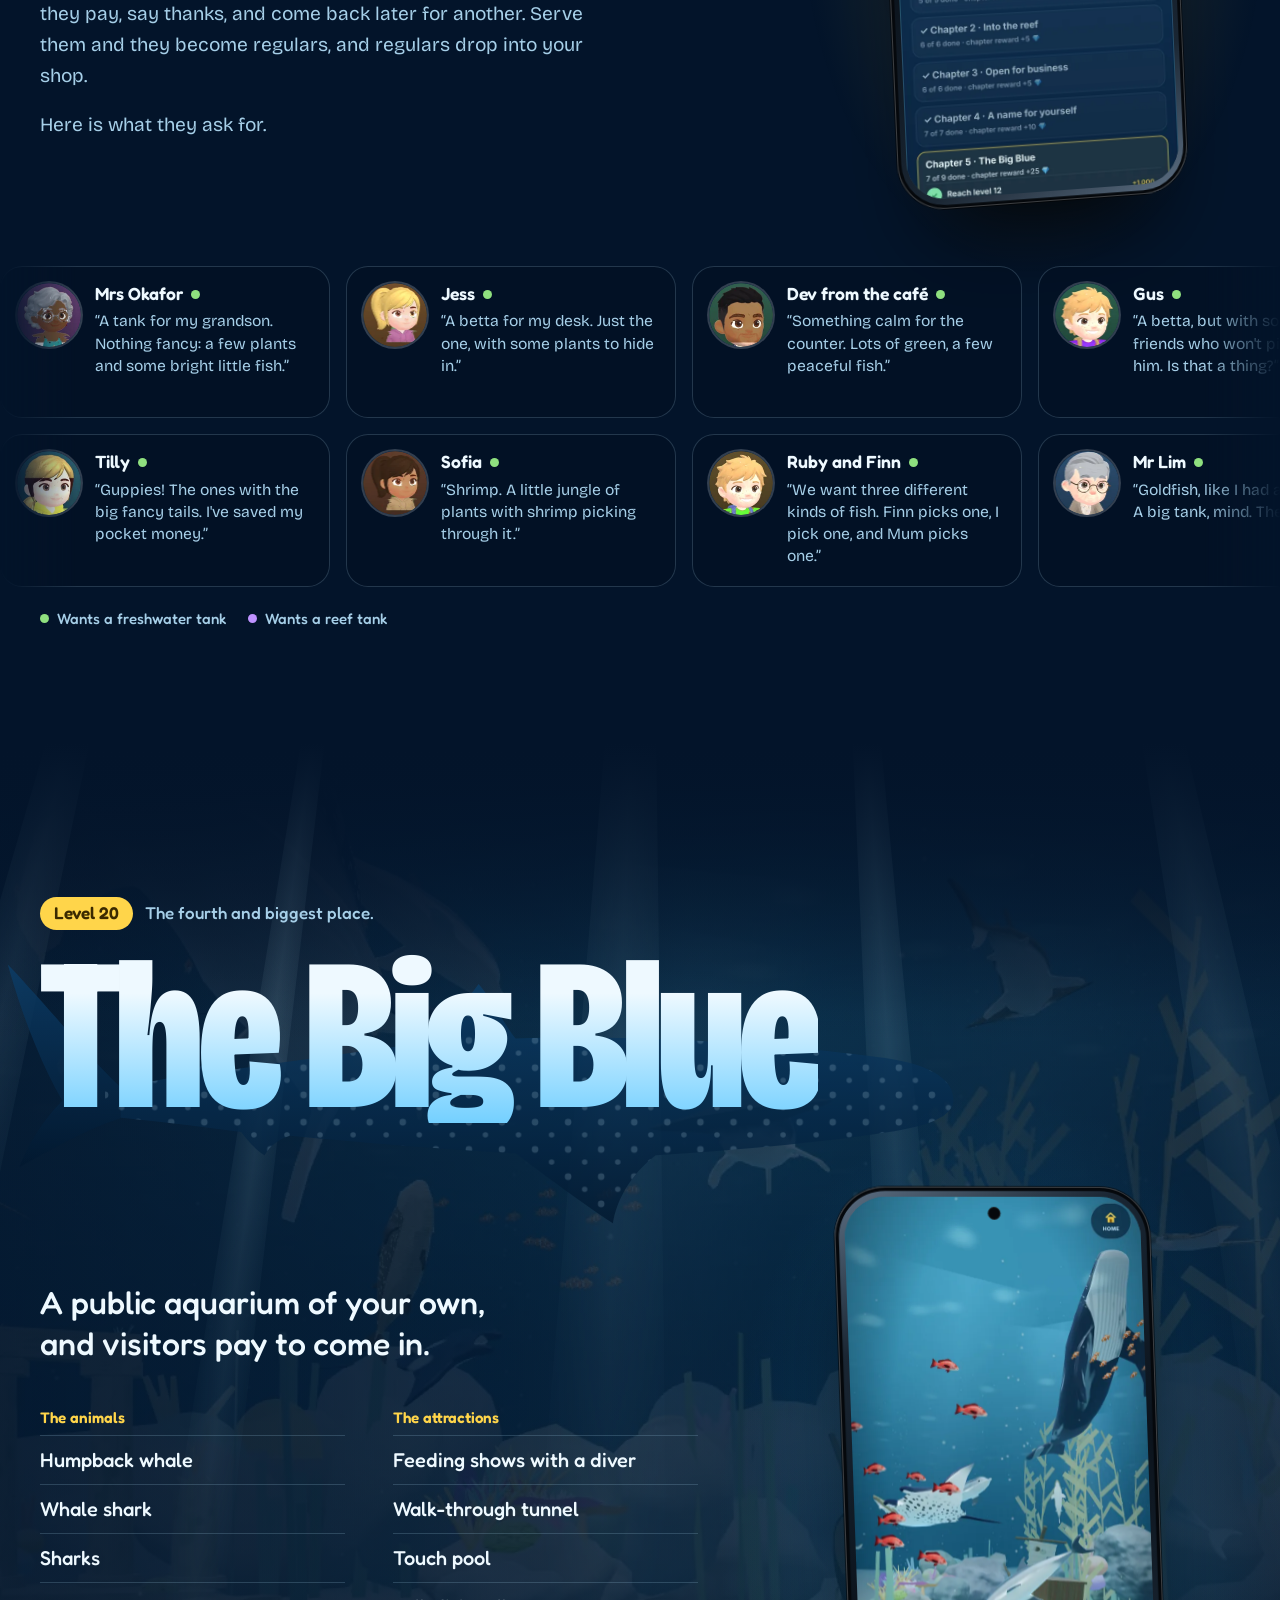
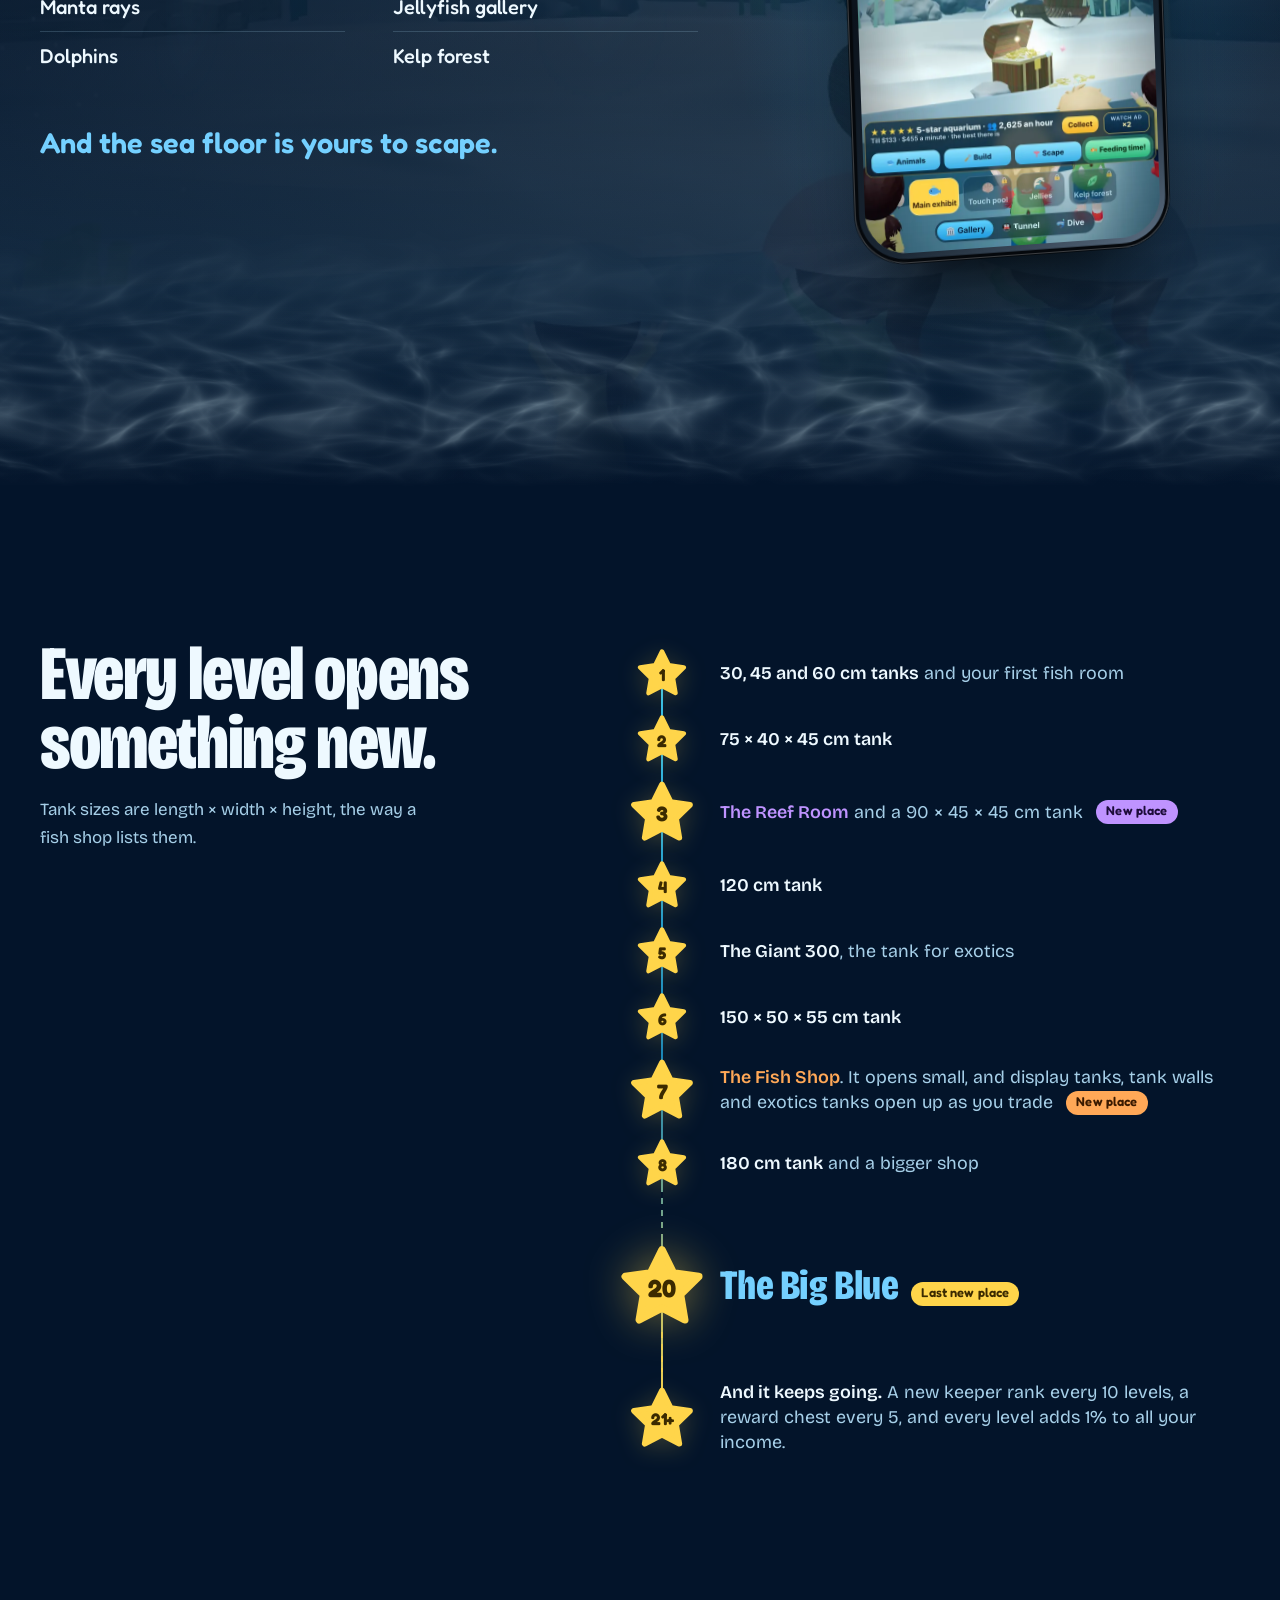
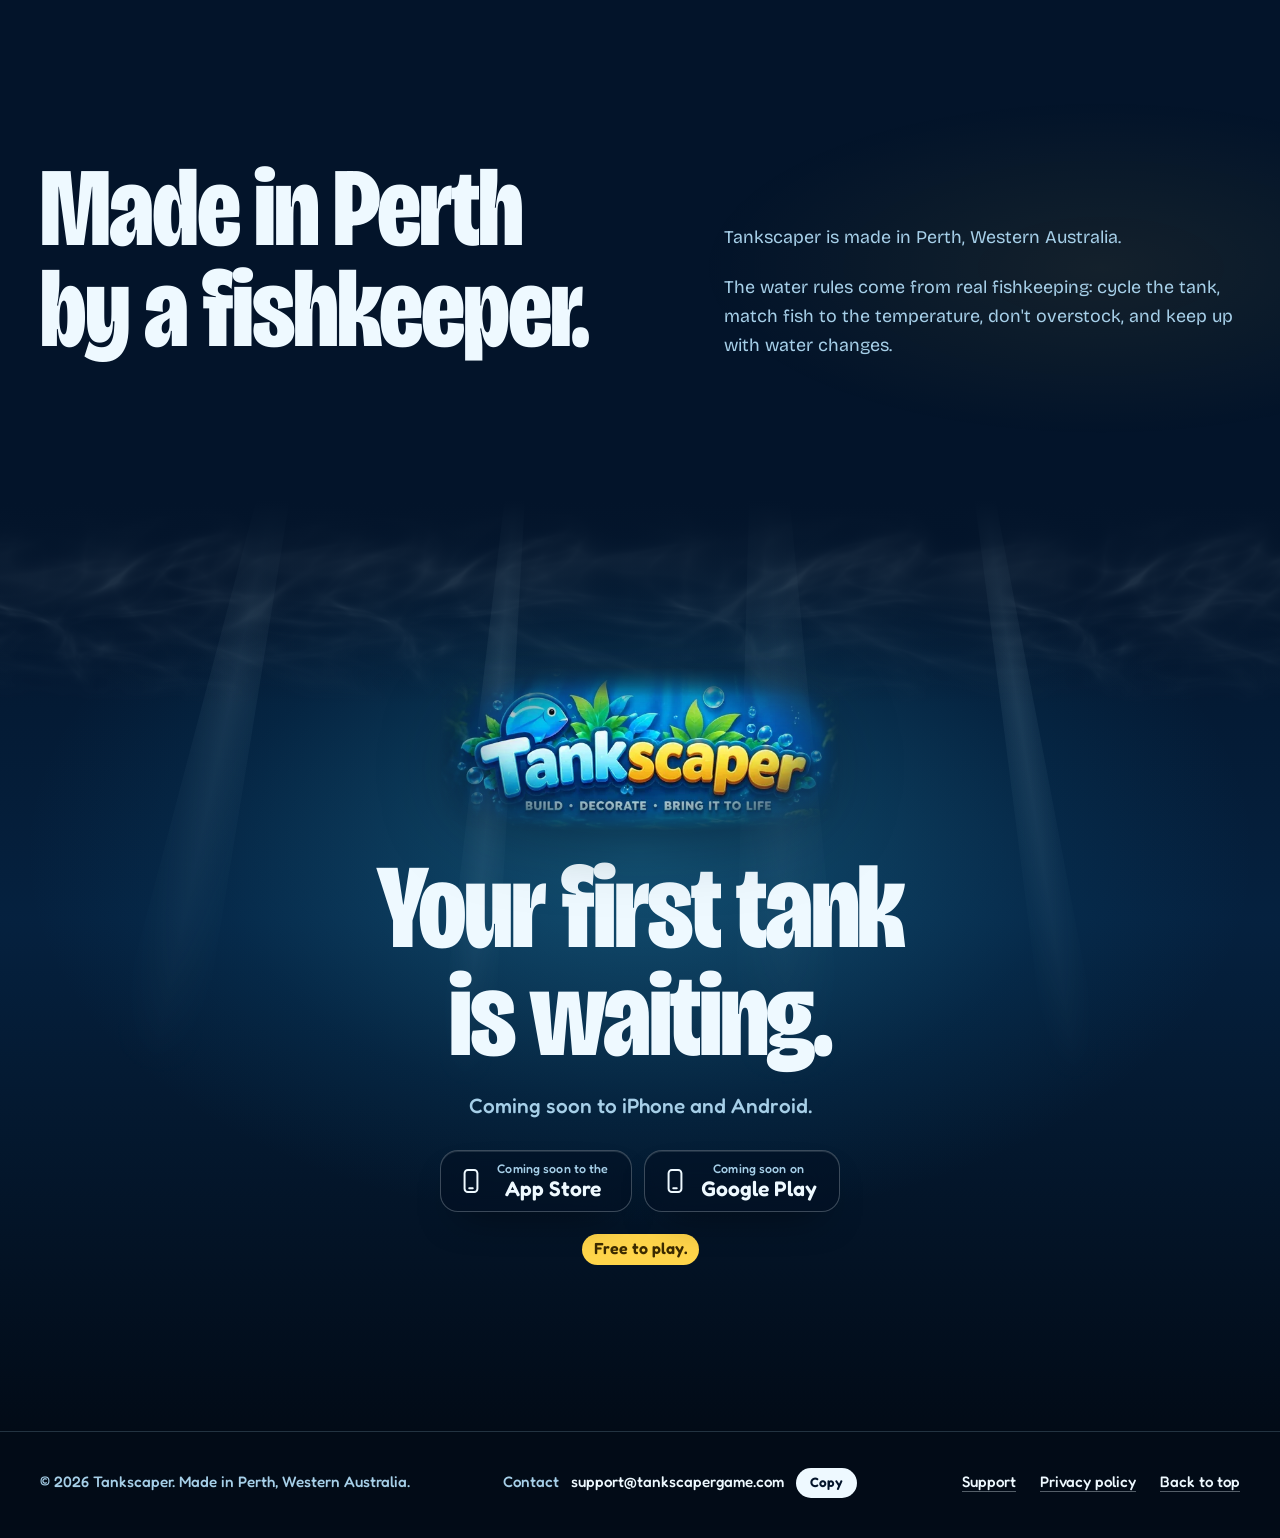
==== commit a7948524: "Serve the fonts from this site, say so in the privacy policy, darken link green for contrast The pag" ====
--- a/index.html
+++ b/index.html
@@ -22,9 +22,8 @@
 <meta property="og:image:alt" content="The Tankscaper logo over a planted aquarium, with the words Build, Decorate, Bring it to life.">
 <meta name="twitter:card" content="summary_large_image">
 <script type="application/ld+json">{"@context":"https://schema.org","@type":"VideoGame","name":"Tankscaper: Aquarium Builder","url":"https://tankscapergame.com/","image":"https://tankscapergame.com/img/share.jpg","description":"Tankscaper is a free-to-play 3D aquarium tycoon game, coming soon to iPhone and Android. Aquascape real tanks, keep 81 real species, and build your way from Aunt Marina's old tank to The Big Blue.","genre":["Simulation","Casual"],"gamePlatform":["iOS","Android"],"applicationCategory":"Game","operatingSystem":"iOS, Android"}</script>
-<link rel="preconnect" href="https://fonts.googleapis.com">
-<link rel="preconnect" href="https://fonts.gstatic.com" crossorigin>
-<link rel="stylesheet" href="https://fonts.googleapis.com/css2?family=Bricolage+Grotesque:opsz,wdth,wght@12..96,75..100,400..800&family=Fredoka:wght@500..700&display=swap">
+<link rel="preload" href="/fonts/bricolage-grotesque.woff2" as="font" type="font/woff2" crossorigin>
+<link rel="stylesheet" href="/fonts/fonts.css">
 <style>
 /* Layout: the page is one long dive. The hero is bright water just under the surface; each section sits deeper,
    the first three places are lit rooms that stack up on the way down, The Big Blue is the deep end, and the last
--- a/fonts/fonts.css
+++ b/fonts/fonts.css
@@ -0,0 +1,6 @@
+/* The site's fonts, served from this site (Latin subsets). All are under the SIL Open Font License: see the OFL files here. */
+@font-face{font-family:"Bricolage Grotesque";src:url(bricolage-grotesque.woff2) format("woff2");font-weight:400 800;font-stretch:75% 100%;font-style:normal;font-display:swap}
+@font-face{font-family:"Fredoka";src:url(fredoka.woff2) format("woff2");font-weight:500 700;font-style:normal;font-display:swap}
+@font-face{font-family:"Baloo 2";src:url(baloo2-800.woff2) format("woff2");font-weight:800;font-style:normal;font-display:swap}
+@font-face{font-family:"Atkinson Hyperlegible";src:url(atkinson-hyperlegible-400.woff2) format("woff2");font-weight:400;font-style:normal;font-display:swap}
+@font-face{font-family:"Atkinson Hyperlegible";src:url(atkinson-hyperlegible-700.woff2) format("woff2");font-weight:700;font-style:normal;font-display:swap}
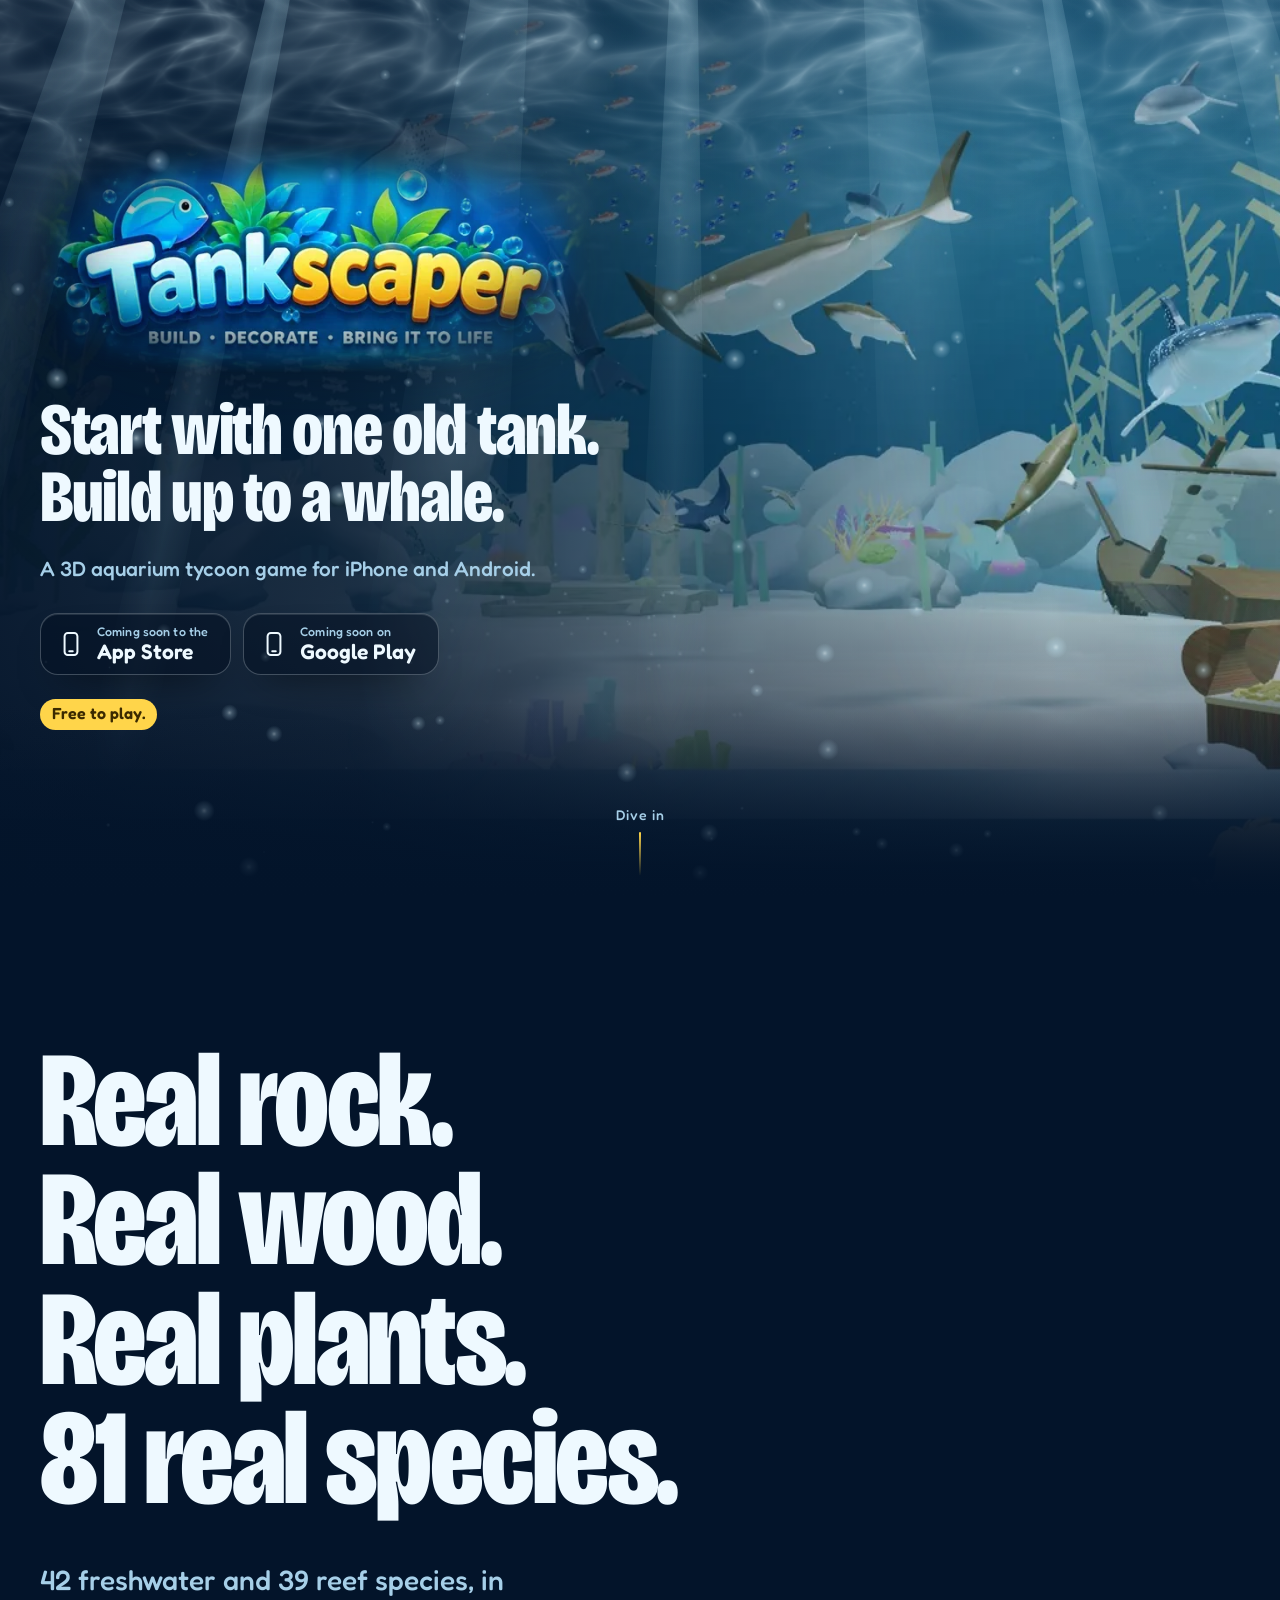
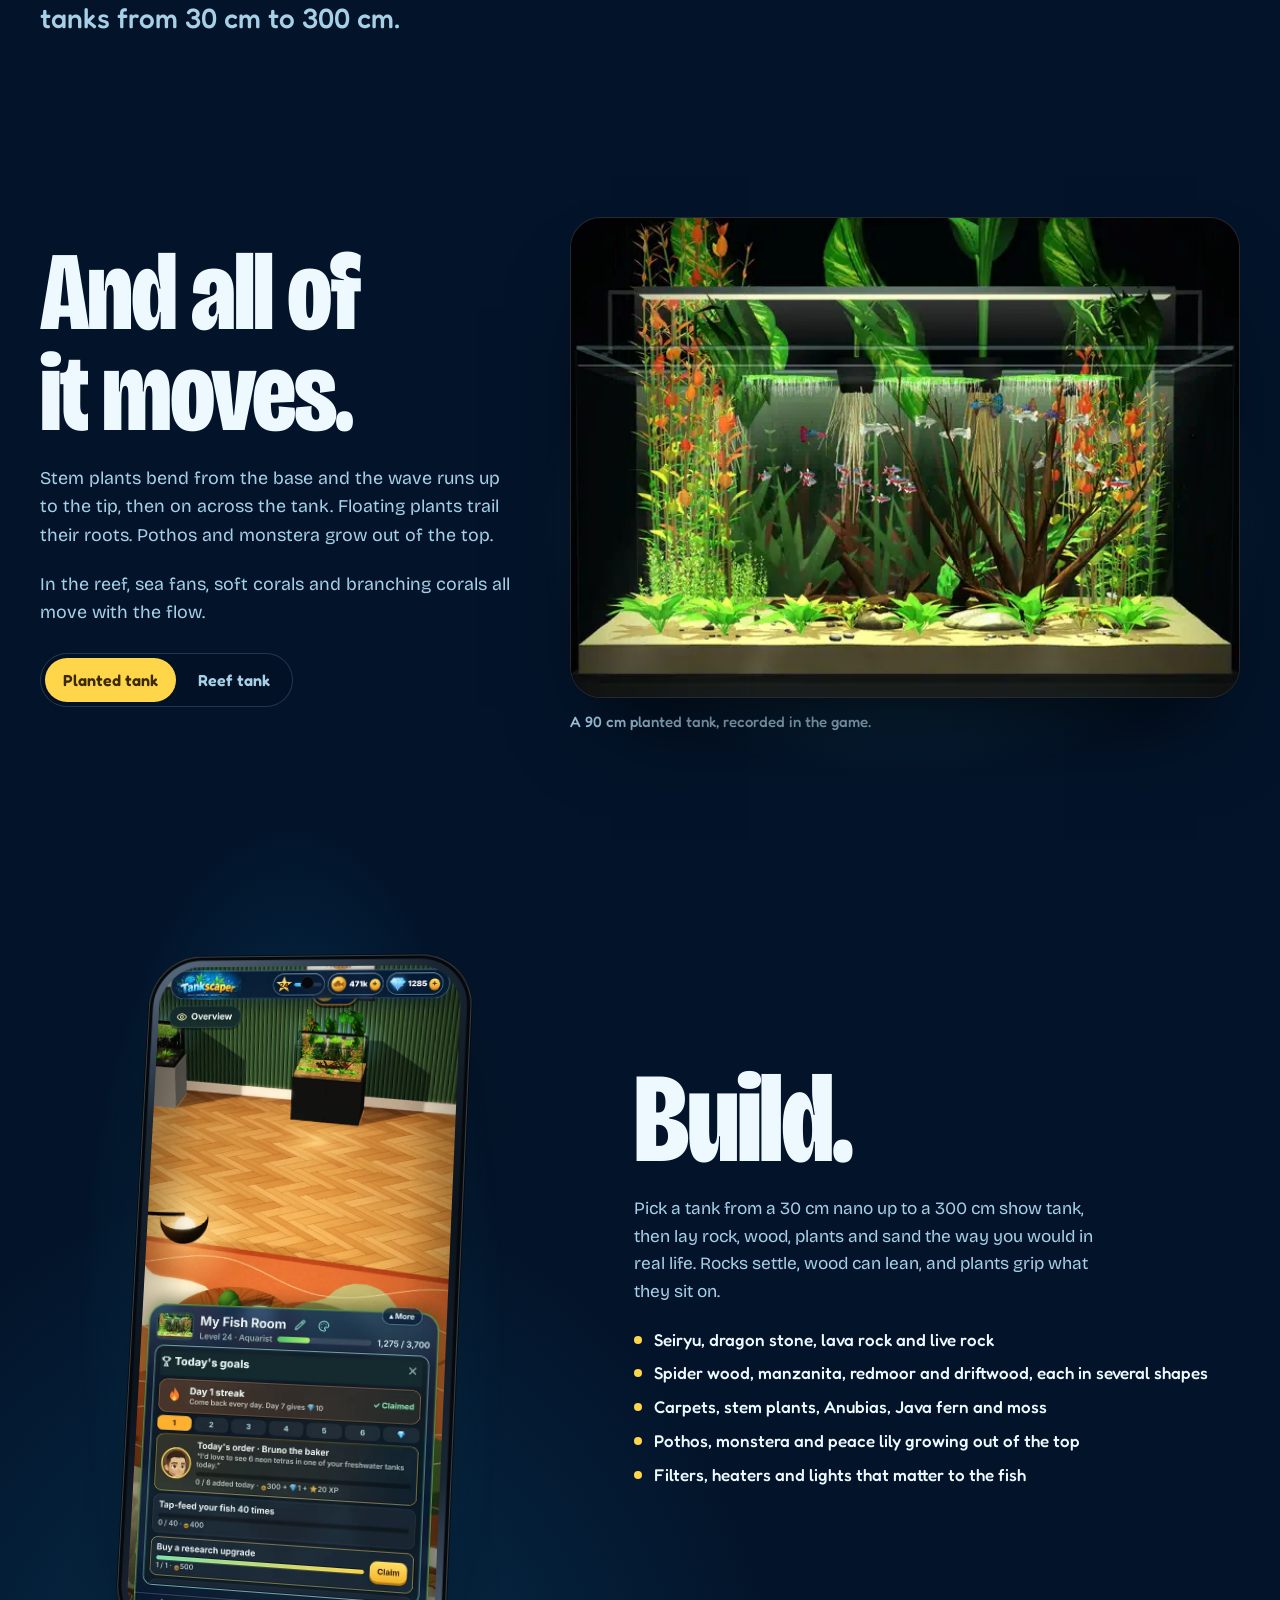
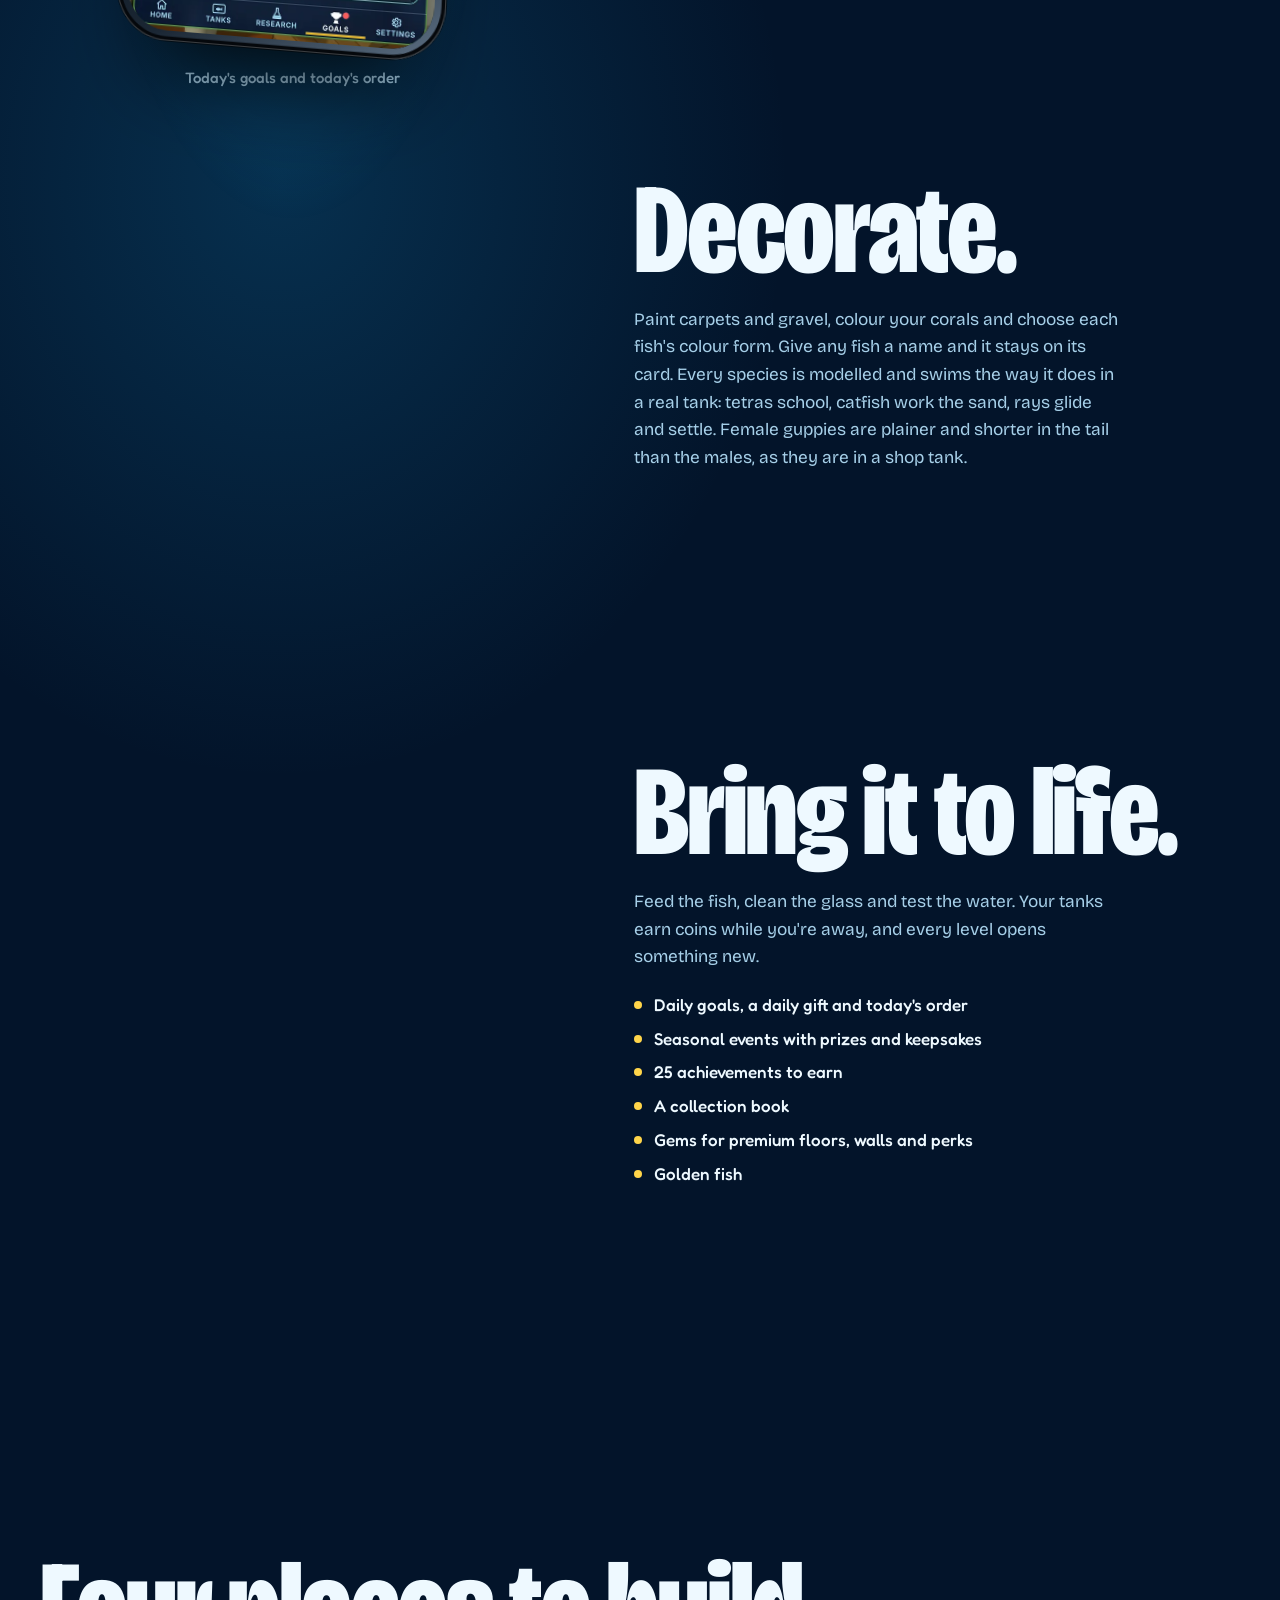
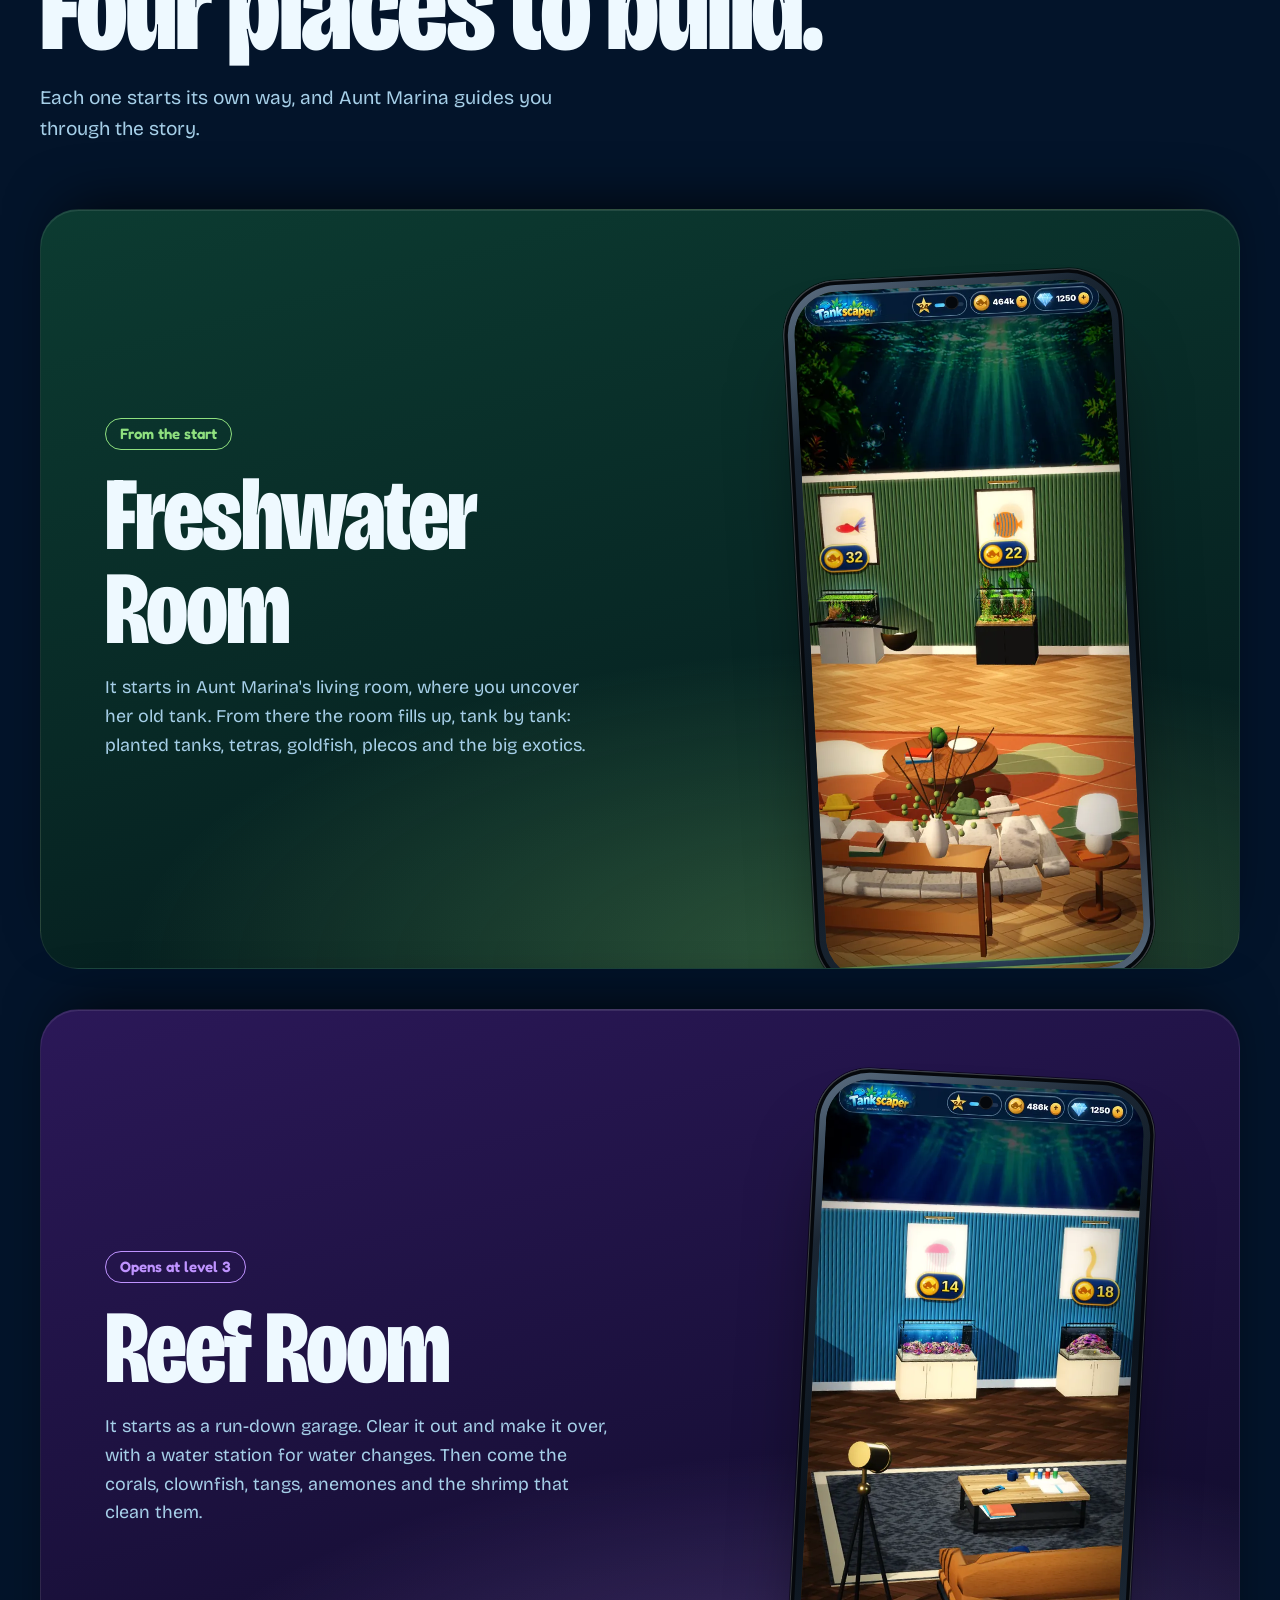
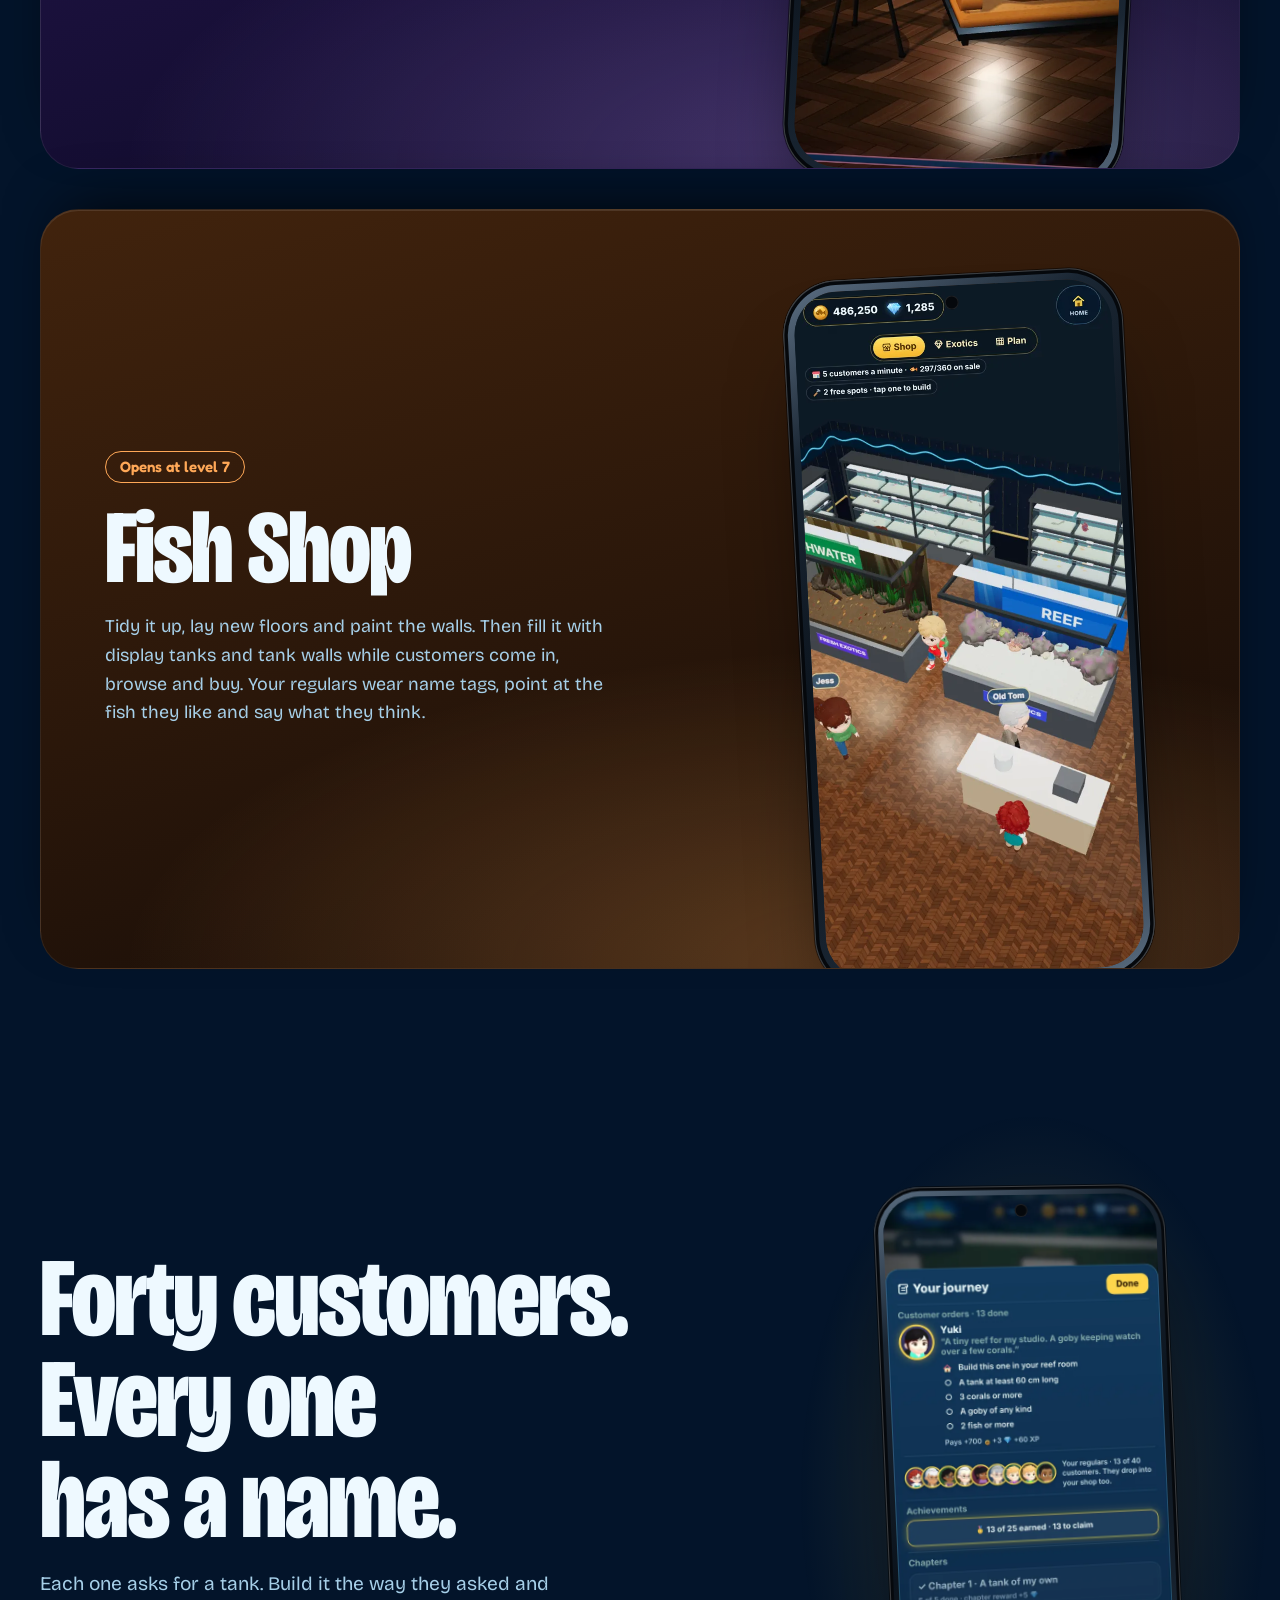
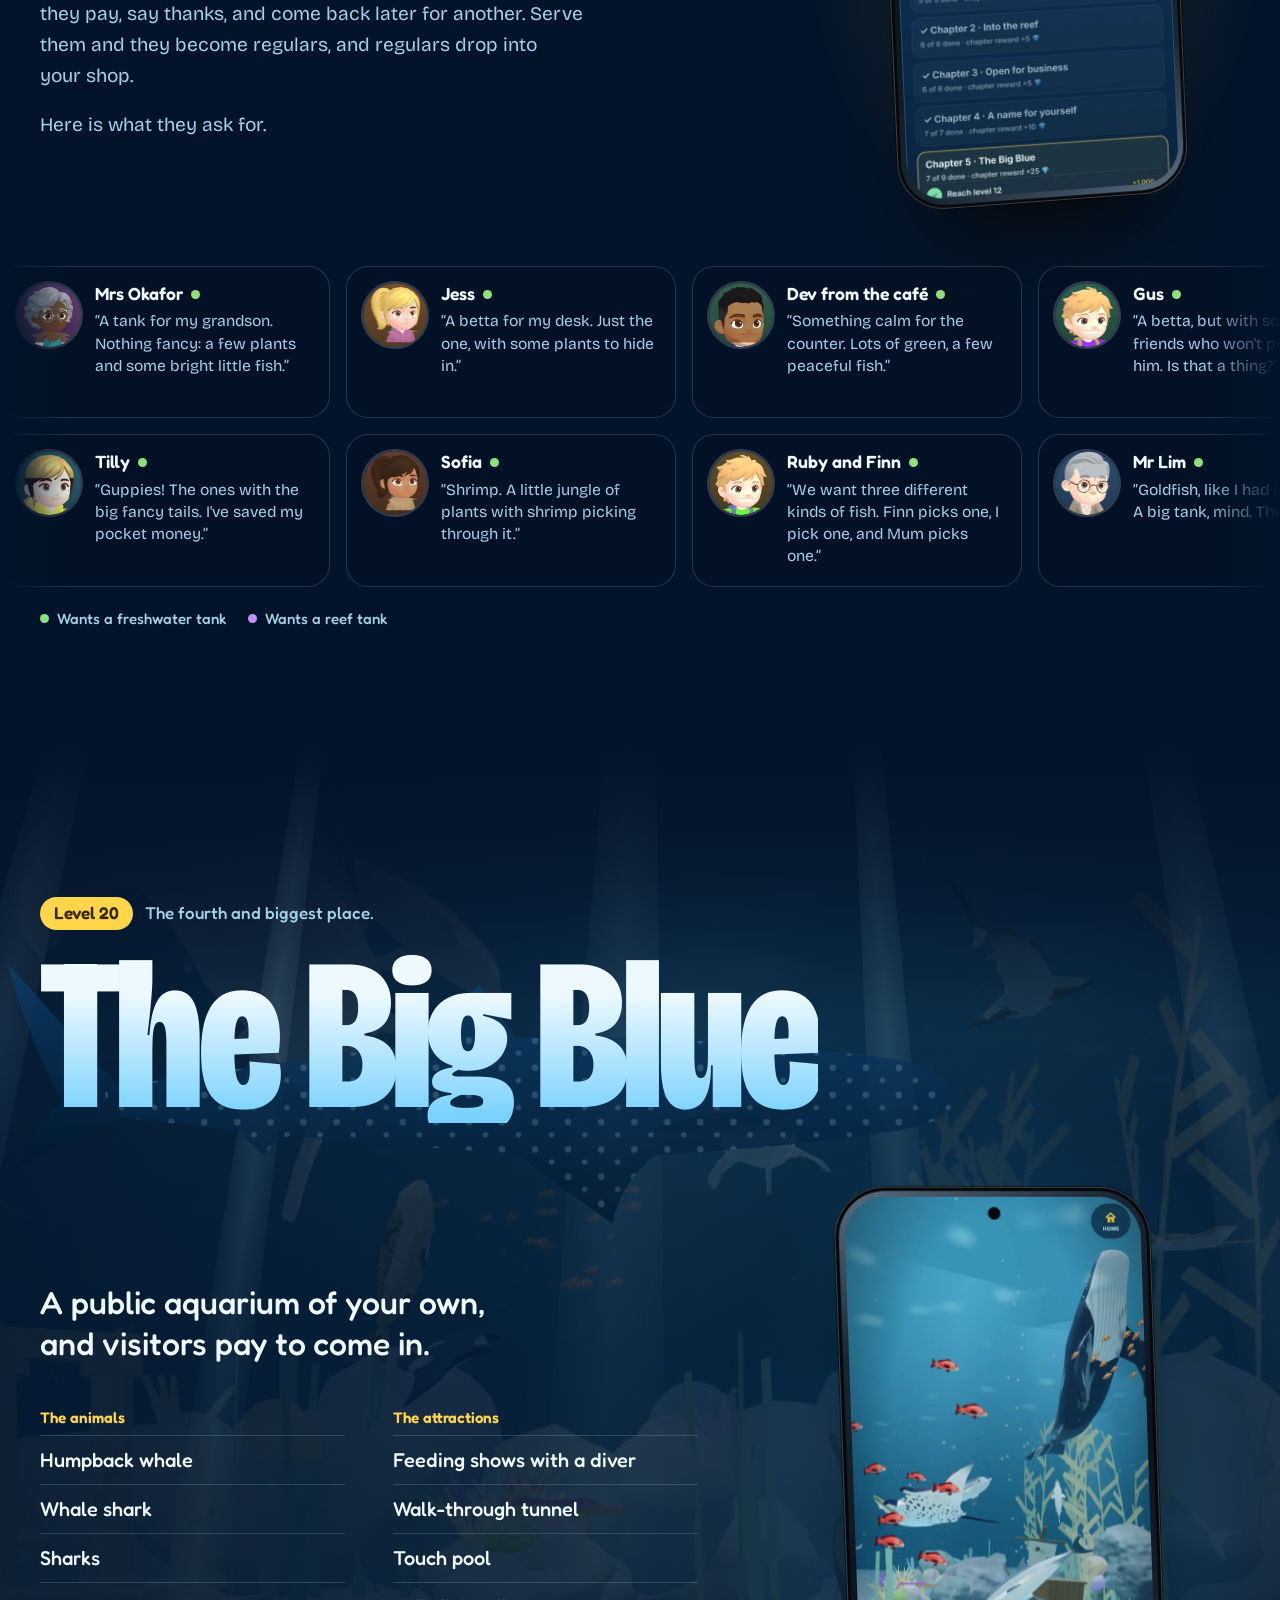
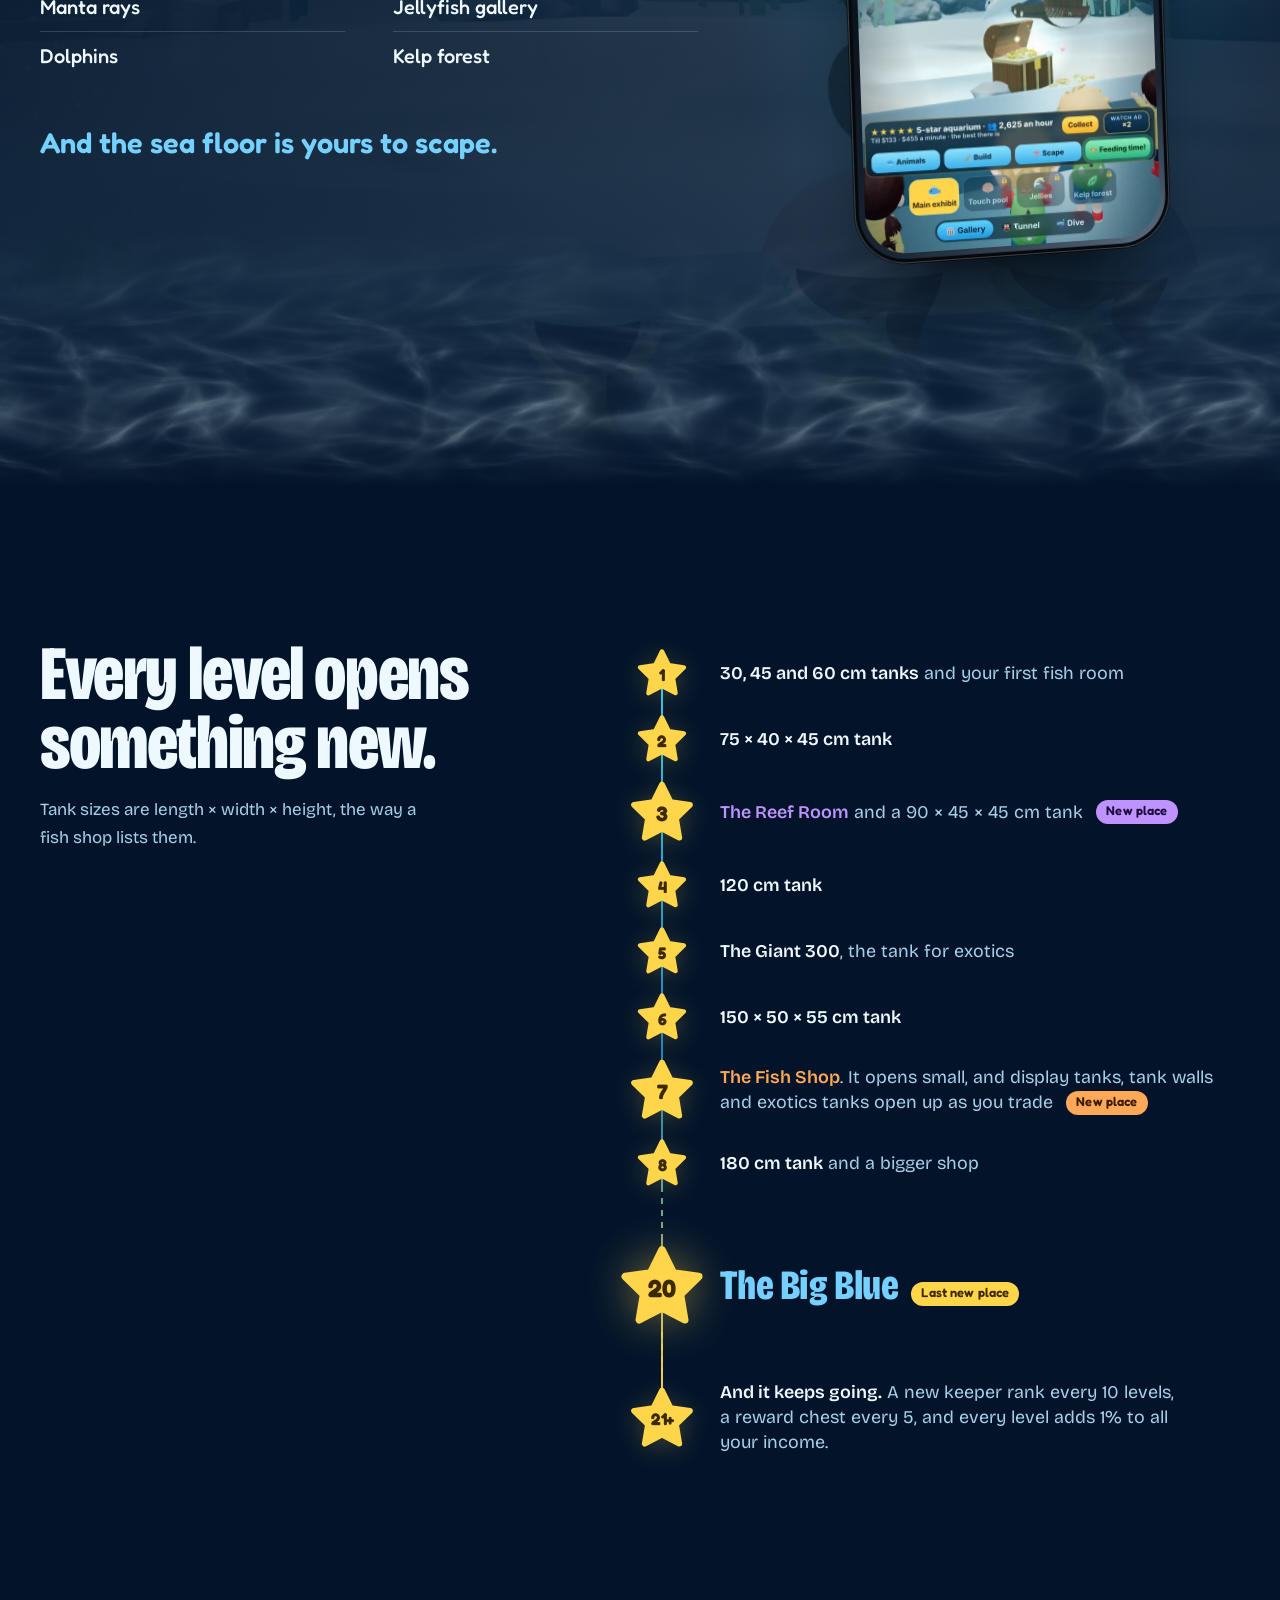
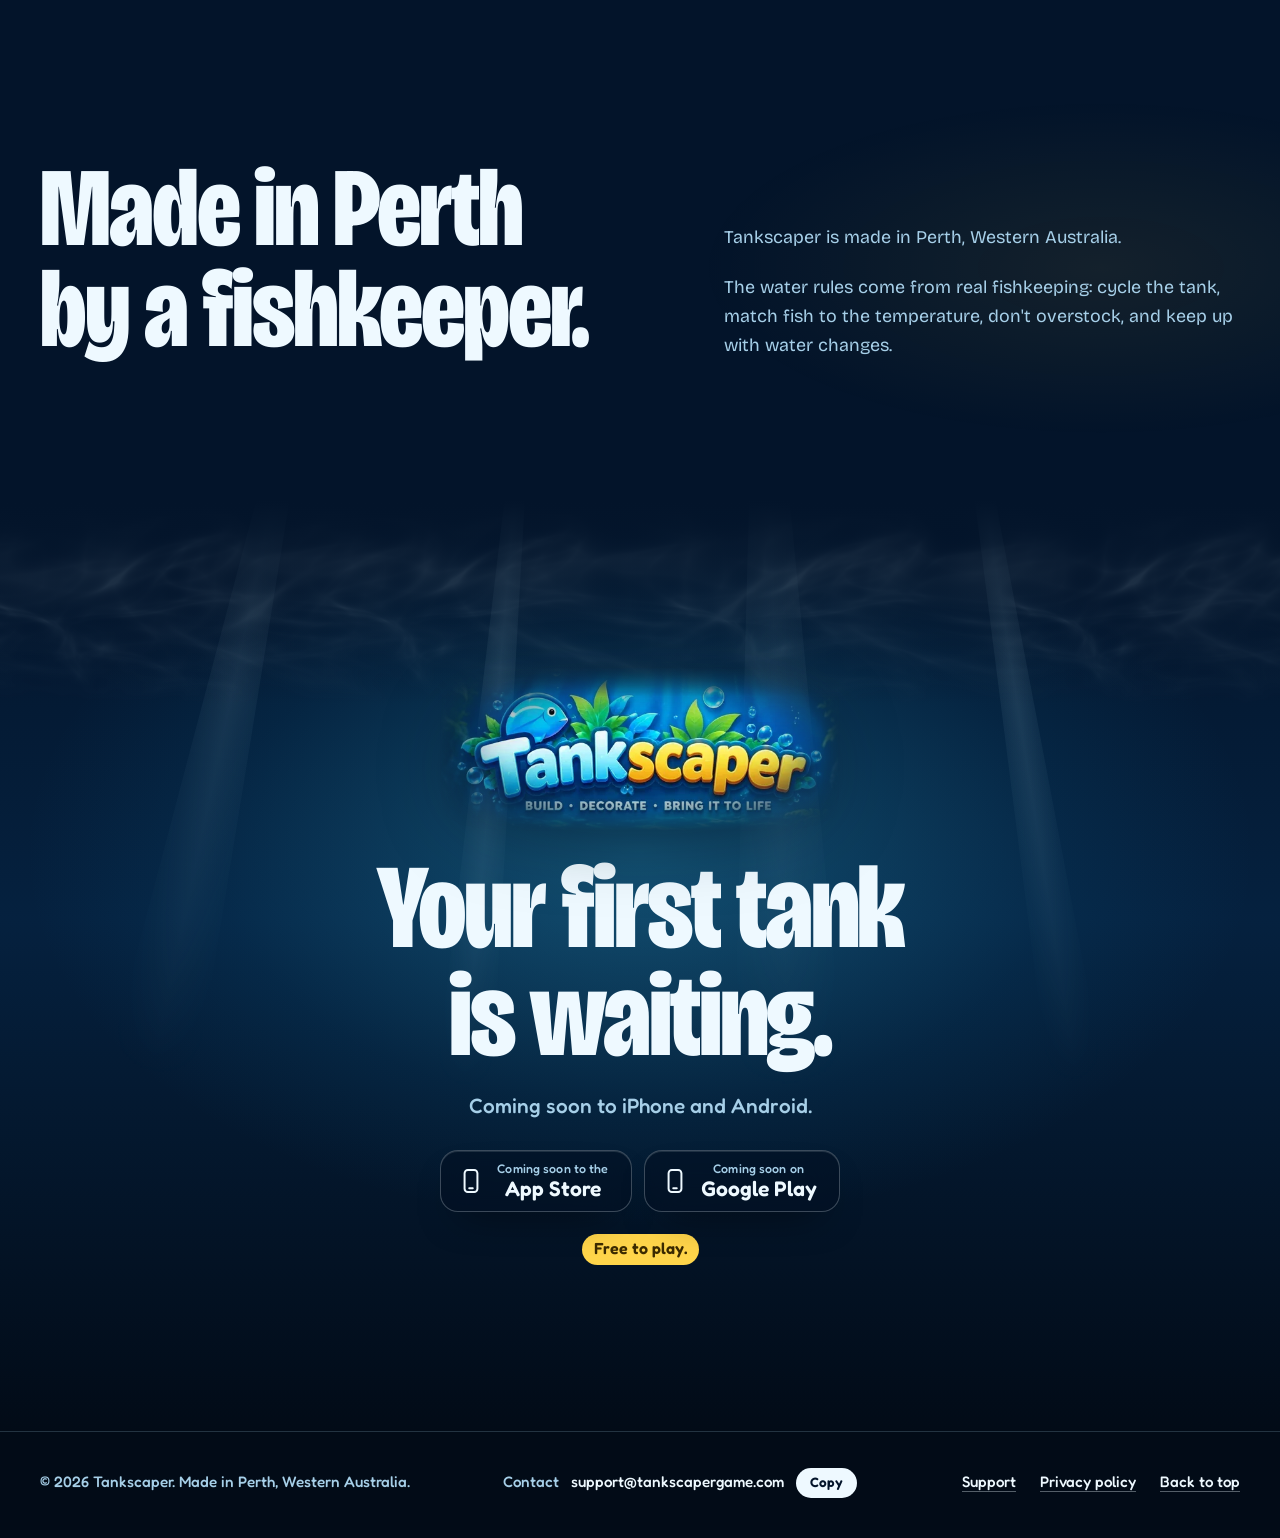
==== commit 4c20f844: "Polish from the Taste Skill checks and Emil Kowalski's design rules - No sideways scroll on phones (" ====
--- a/index.html
+++ b/index.html
@@ -30,6 +30,7 @@
    call rises back toward the light. Type is left-aligned and oversized; the game's own gradient and gold lead.
    One deliberate look: this page is always dark, whatever the viewer's theme. */
 :root{
+  --ease-out:cubic-bezier(.23,1,.32,1);
   color-scheme:dark;
   /* the game's loading-screen gradient, surface to deep */
   --surface:#34c2ee;
@@ -68,9 +69,9 @@
 }
 
 *,*::before,*::after{box-sizing:border-box}
-@media (prefers-reduced-motion:no-preference){html{scroll-behavior:smooth}}
 body{background:var(--abyss);color:var(--foam);font:400 1.0625rem/1.6 var(--text);-webkit-font-smoothing:antialiased;-moz-osx-font-smoothing:grayscale;overflow-x:hidden}
 h1,h2,h3,p,ul,ol,figure{margin:0}
+p{text-wrap:pretty}
 ul,ol{padding:0;list-style:none}
 img{display:block;max-width:100%}
 a{color:inherit}
@@ -365,12 +366,14 @@
 .foot-inner{display:flex;flex-wrap:wrap;gap:18px 40px;justify-content:space-between;align-items:center;font:500 .95rem/1.5 var(--ui);color:var(--mist)}
 .contact{display:flex;flex-wrap:wrap;align-items:center;gap:8px 12px}
 .mail{user-select:all;-webkit-user-select:all;color:var(--foam)}
-.copy{font:600 .85rem/1 var(--ui);color:var(--abyss);background:var(--foam);border:0;border-radius:999px;padding:8px 14px;cursor:pointer}
-.copy:hover{background:var(--gold)}
+.copy{position:relative;font:600 .85rem/1 var(--ui);color:var(--abyss);background:var(--foam);border:0;border-radius:999px;padding:8px 14px;cursor:pointer;transition:background .2s ease,transform .16s var(--ease-out)}
+.copy::before{content:"";position:absolute;inset:-7px -4px}
+.copy:active{transform:scale(.97)}
+@media (hover:hover) and (pointer:fine){.copy:hover{background:var(--gold)}}
 .copied{color:var(--gold)}
 .foot nav{display:flex;flex-wrap:wrap;gap:24px}
-.foot a{color:var(--foam);text-decoration-color:rgba(238,249,255,.35);text-underline-offset:4px}
-.foot a:hover{text-decoration-color:var(--gold)}
+.foot a{display:inline-block;padding-block:11px;margin-block:-11px;color:var(--foam);text-decoration-color:rgba(238,249,255,.35);text-underline-offset:4px;transition:text-decoration-color .2s ease}
+@media (hover:hover) and (pointer:fine){.foot a:hover{text-decoration-color:var(--gold)}}
 
 /* ---------- clips recorded in the game: fade in over their still once they are playing ---------- */
 .film{position:absolute;inset:0;width:100%;height:100%;object-fit:cover;opacity:0;transition:opacity 1.2s ease;pointer-events:none}
@@ -389,14 +392,15 @@
 @keyframes sheen{0%,74%{transform:translateX(-120%)}100%{transform:translateX(120%)}}
 
 /* ---------- 2b. the living tank ---------- */
-.alive{position:relative;padding-block:clamp(24px,4vw,64px) clamp(80px,10vw,150px)}
+.alive{position:relative;overflow-x:clip;padding-block:clamp(24px,4vw,64px) clamp(80px,10vw,150px)}
 .alive-grid{display:grid;grid-template-columns:minmax(0,1fr);gap:clamp(30px,4vw,60px);align-items:center}
 .alive-copy{display:flex;flex-direction:column;align-items:flex-start;gap:20px;min-width:0}
 .alive h2{font-size:clamp(3rem,11vw,7rem)}
 .alive-copy p{max-width:40ch;color:var(--mist);font-size:clamp(1.0625rem,1.4vw,1.2rem)}
 .seg{display:inline-flex;gap:4px;padding:4px;margin-top:6px;border-radius:999px;background:var(--glass);border:1px solid var(--line)}
-.seg button{font:600 1rem/1 var(--ui);color:var(--mist);background:none;border:0;border-radius:999px;padding:12px 18px 13px;cursor:pointer;transition:background .25s ease,color .25s ease}
-.seg button:hover{color:var(--foam)}
+.seg button{min-height:44px;font:600 1rem/1 var(--ui);color:var(--mist);background:none;border:0;border-radius:999px;padding:12px 18px 13px;cursor:pointer;transition:background .2s ease,color .2s ease,transform .16s var(--ease-out)}
+.seg button:active{transform:scale(.97)}
+@media (hover:hover) and (pointer:fine){.seg button:hover{color:var(--foam)}}
 .seg button[aria-pressed="true"]{background:var(--gold);color:var(--gold-ink)}
 .window{position:relative;isolation:isolate;min-width:0;--spill:rgba(52,194,238,.34)}
 .window.reef-on{--spill:rgba(191,147,255,.36)}
@@ -1027,6 +1031,17 @@
     });
   }
 
+  /* The two jump links glide to their section (keyboard focus moves never animate). */
+  document.querySelectorAll('a[href="#reveal"], a[href="#top"]').forEach((a) => {
+    a.addEventListener('click', (e) => {
+      const t = document.querySelector(a.getAttribute('href'));
+      if (!t || (motionQuery && motionQuery.matches)) return;
+      e.preventDefault();
+      t.scrollIntoView({ behavior: 'smooth', block: 'start' });
+      if (history.replaceState) history.replaceState(null, '', a.getAttribute('href'));
+    });
+  });
+
   /* Copy the contact address. */
   const copyBtn = document.getElementById('copy-mail');
   const mail = document.getElementById('mail');
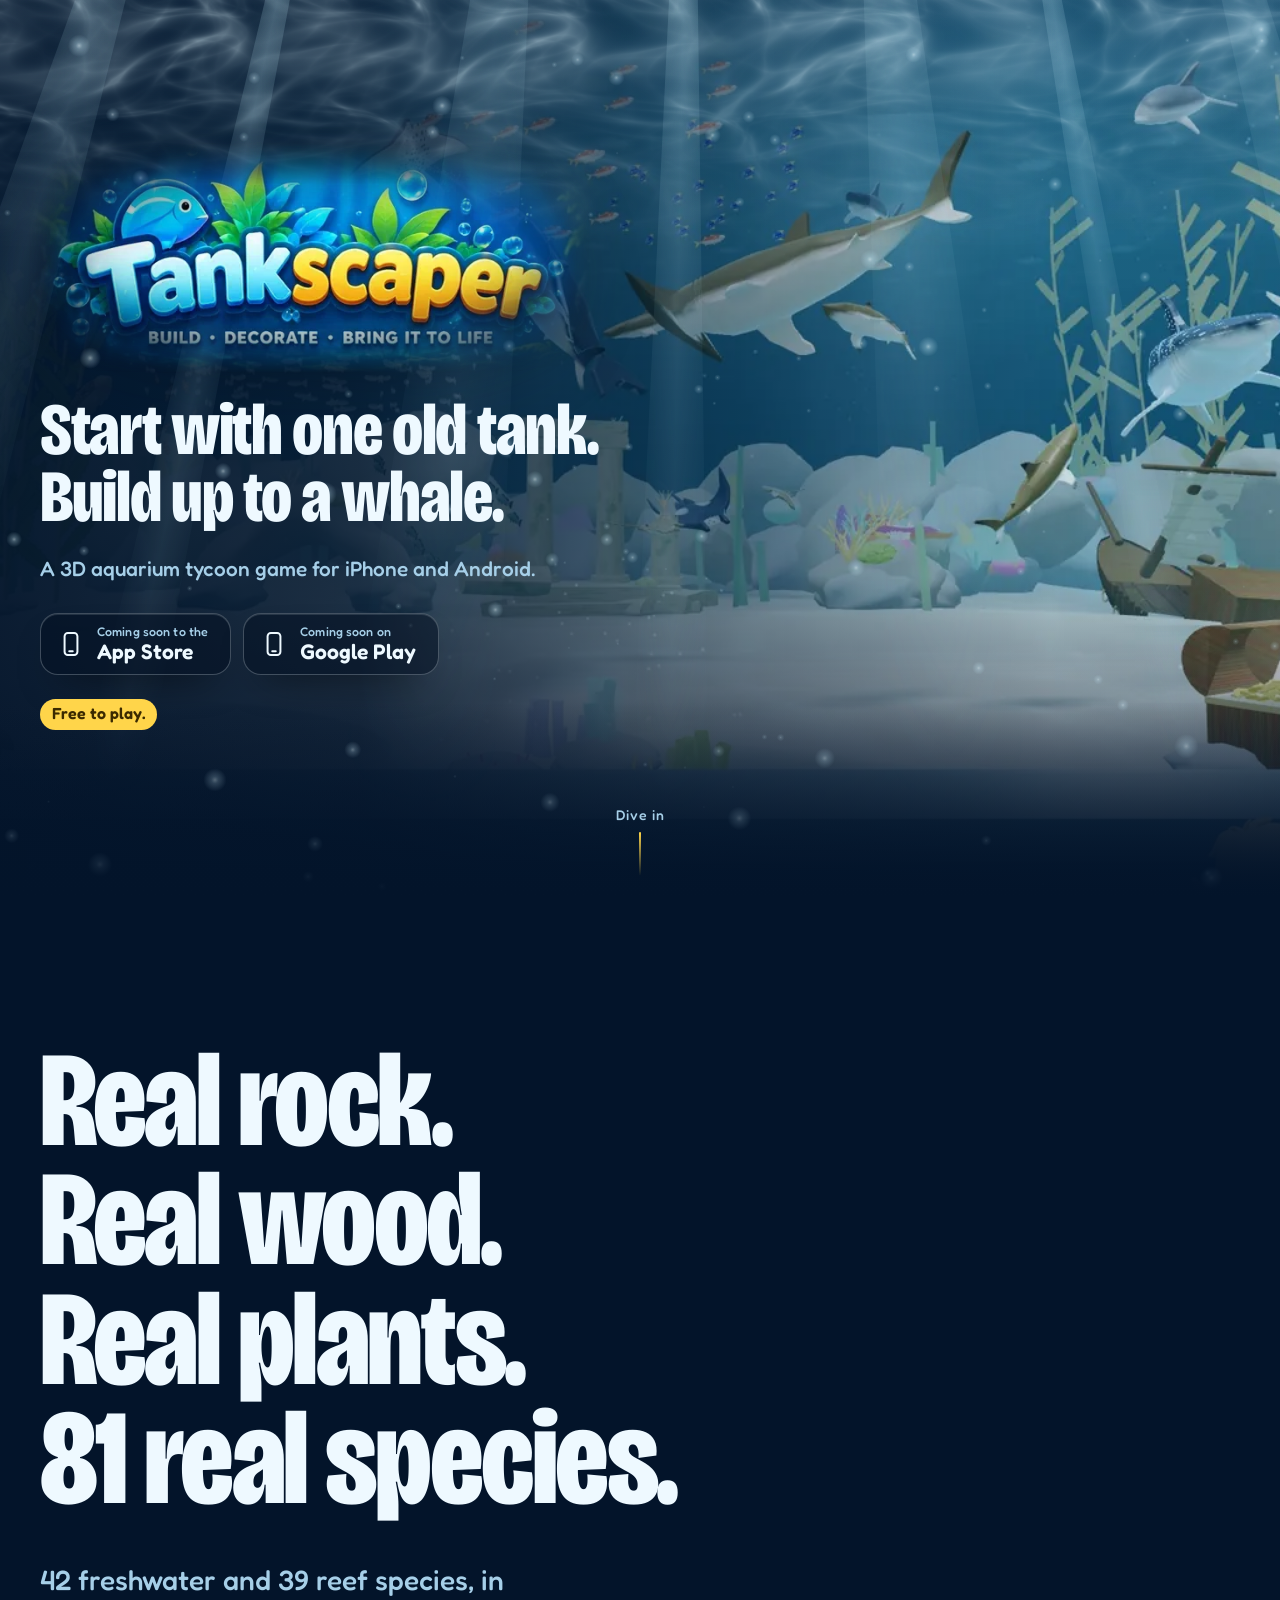
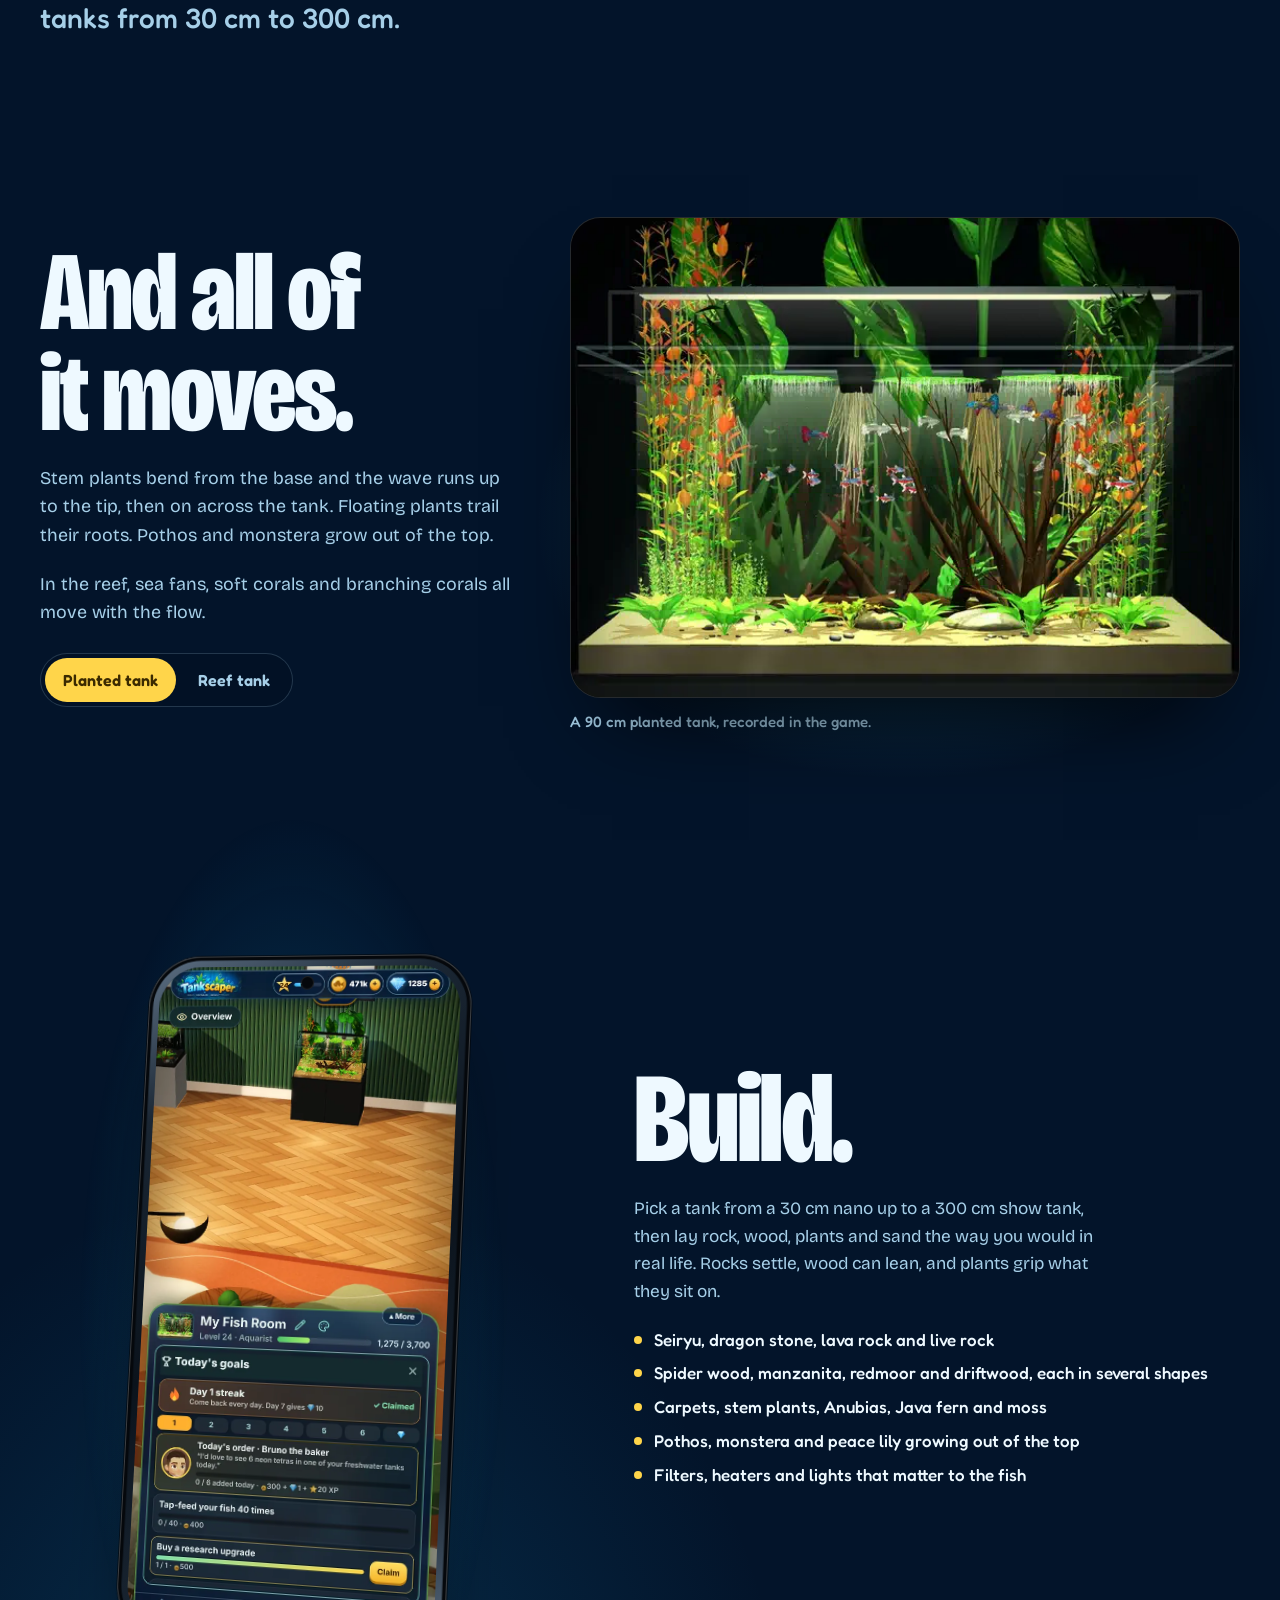
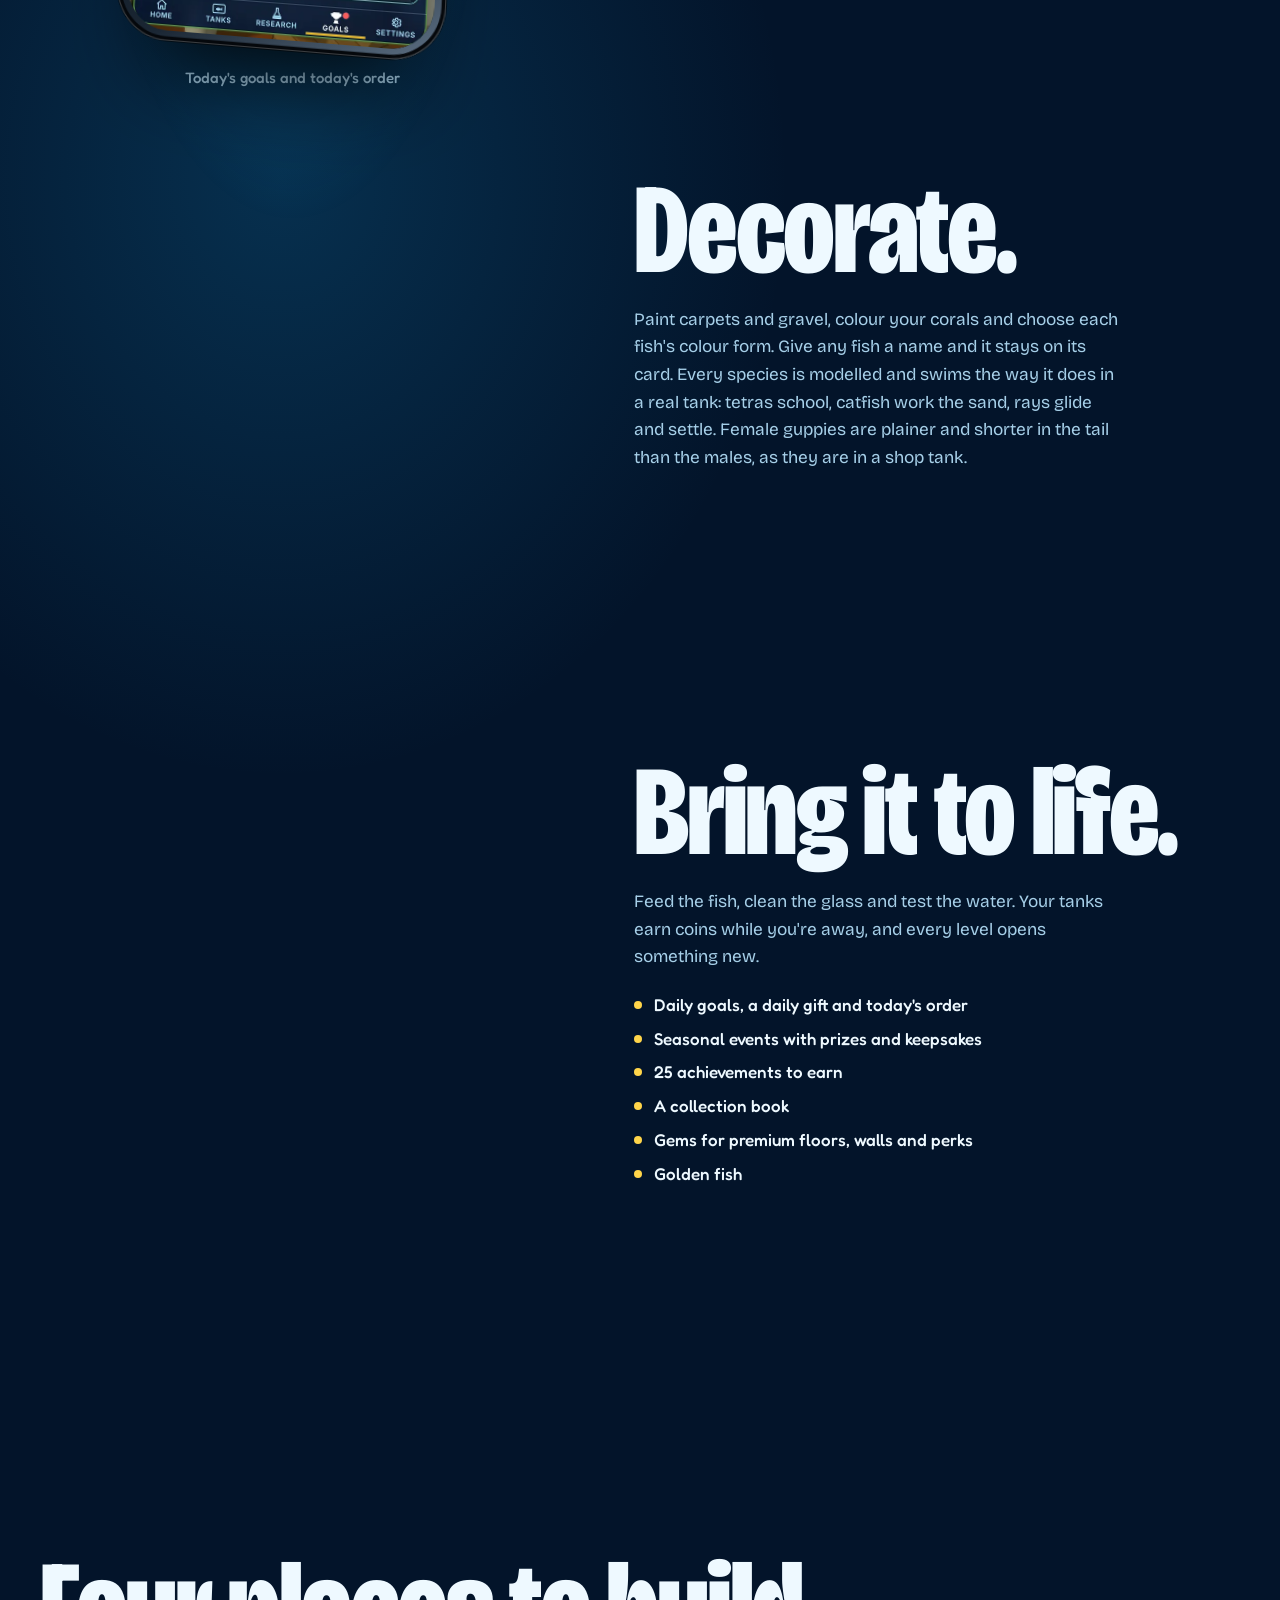
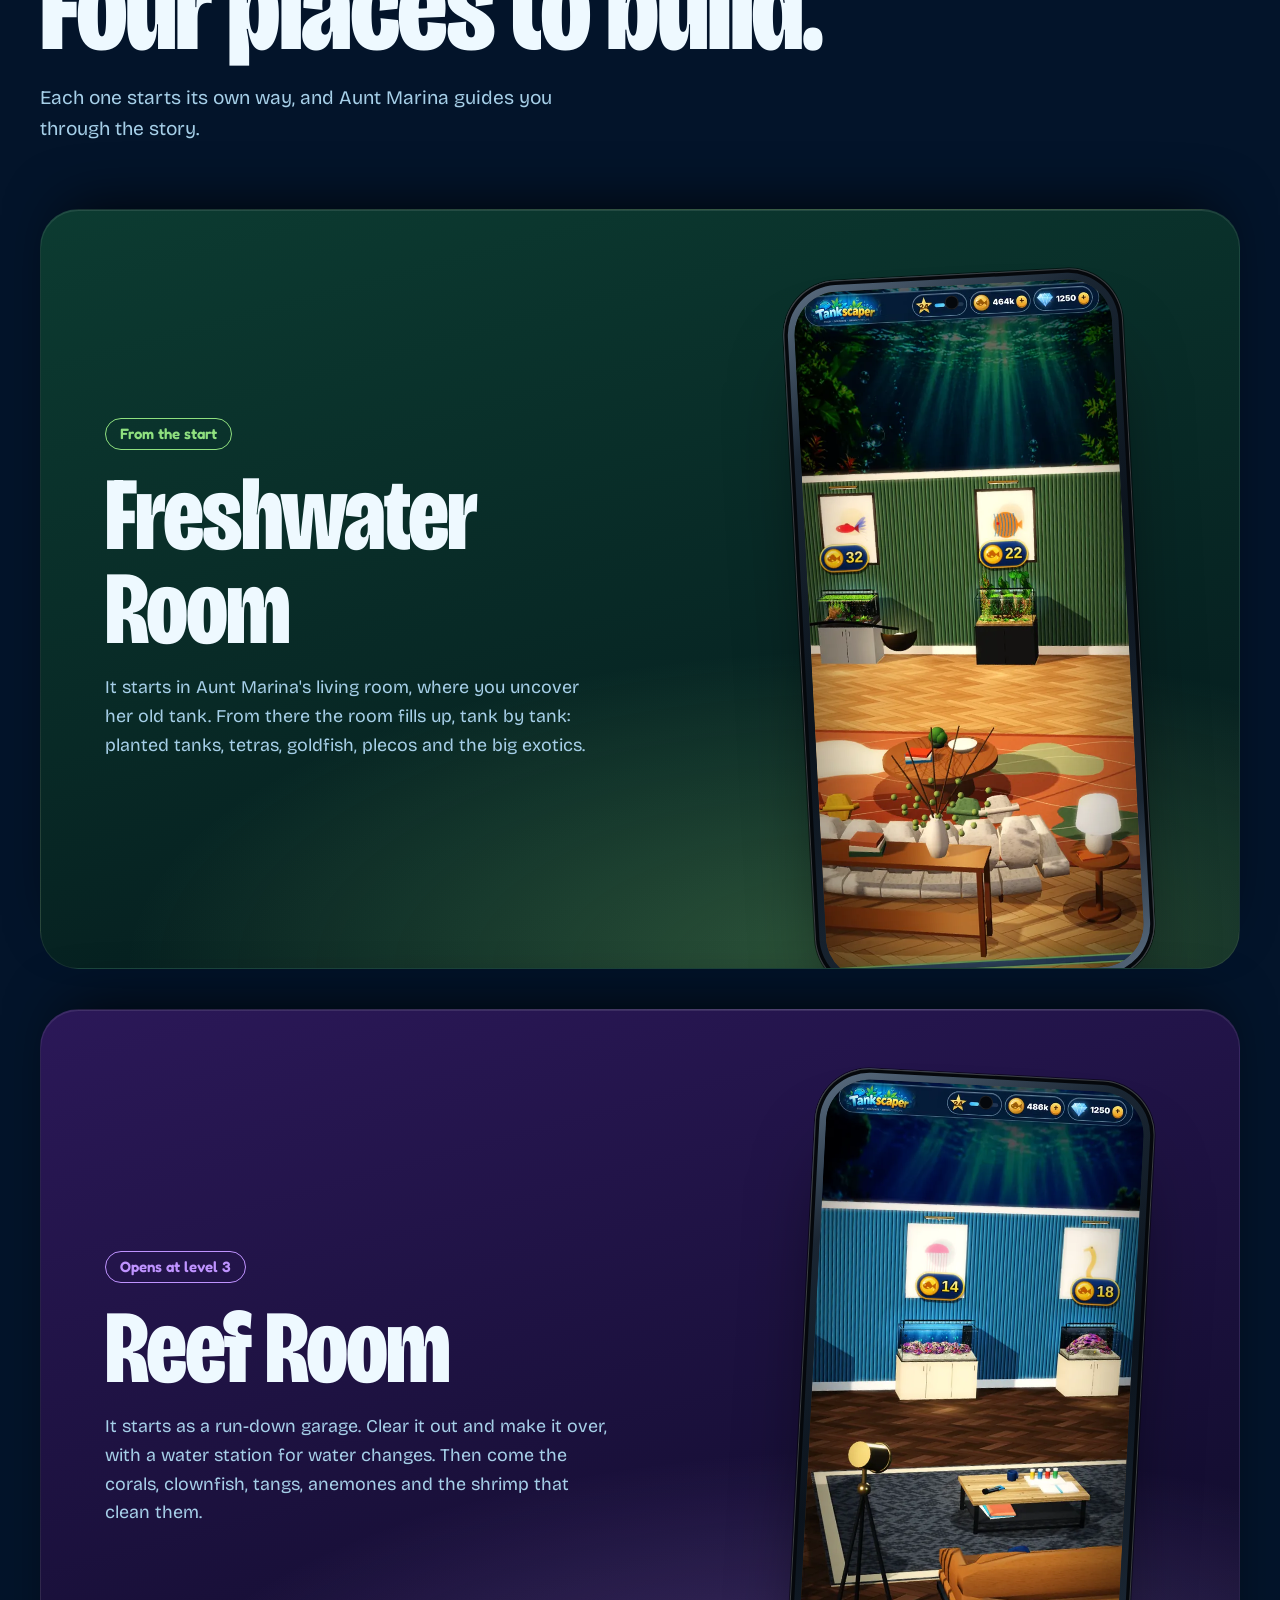
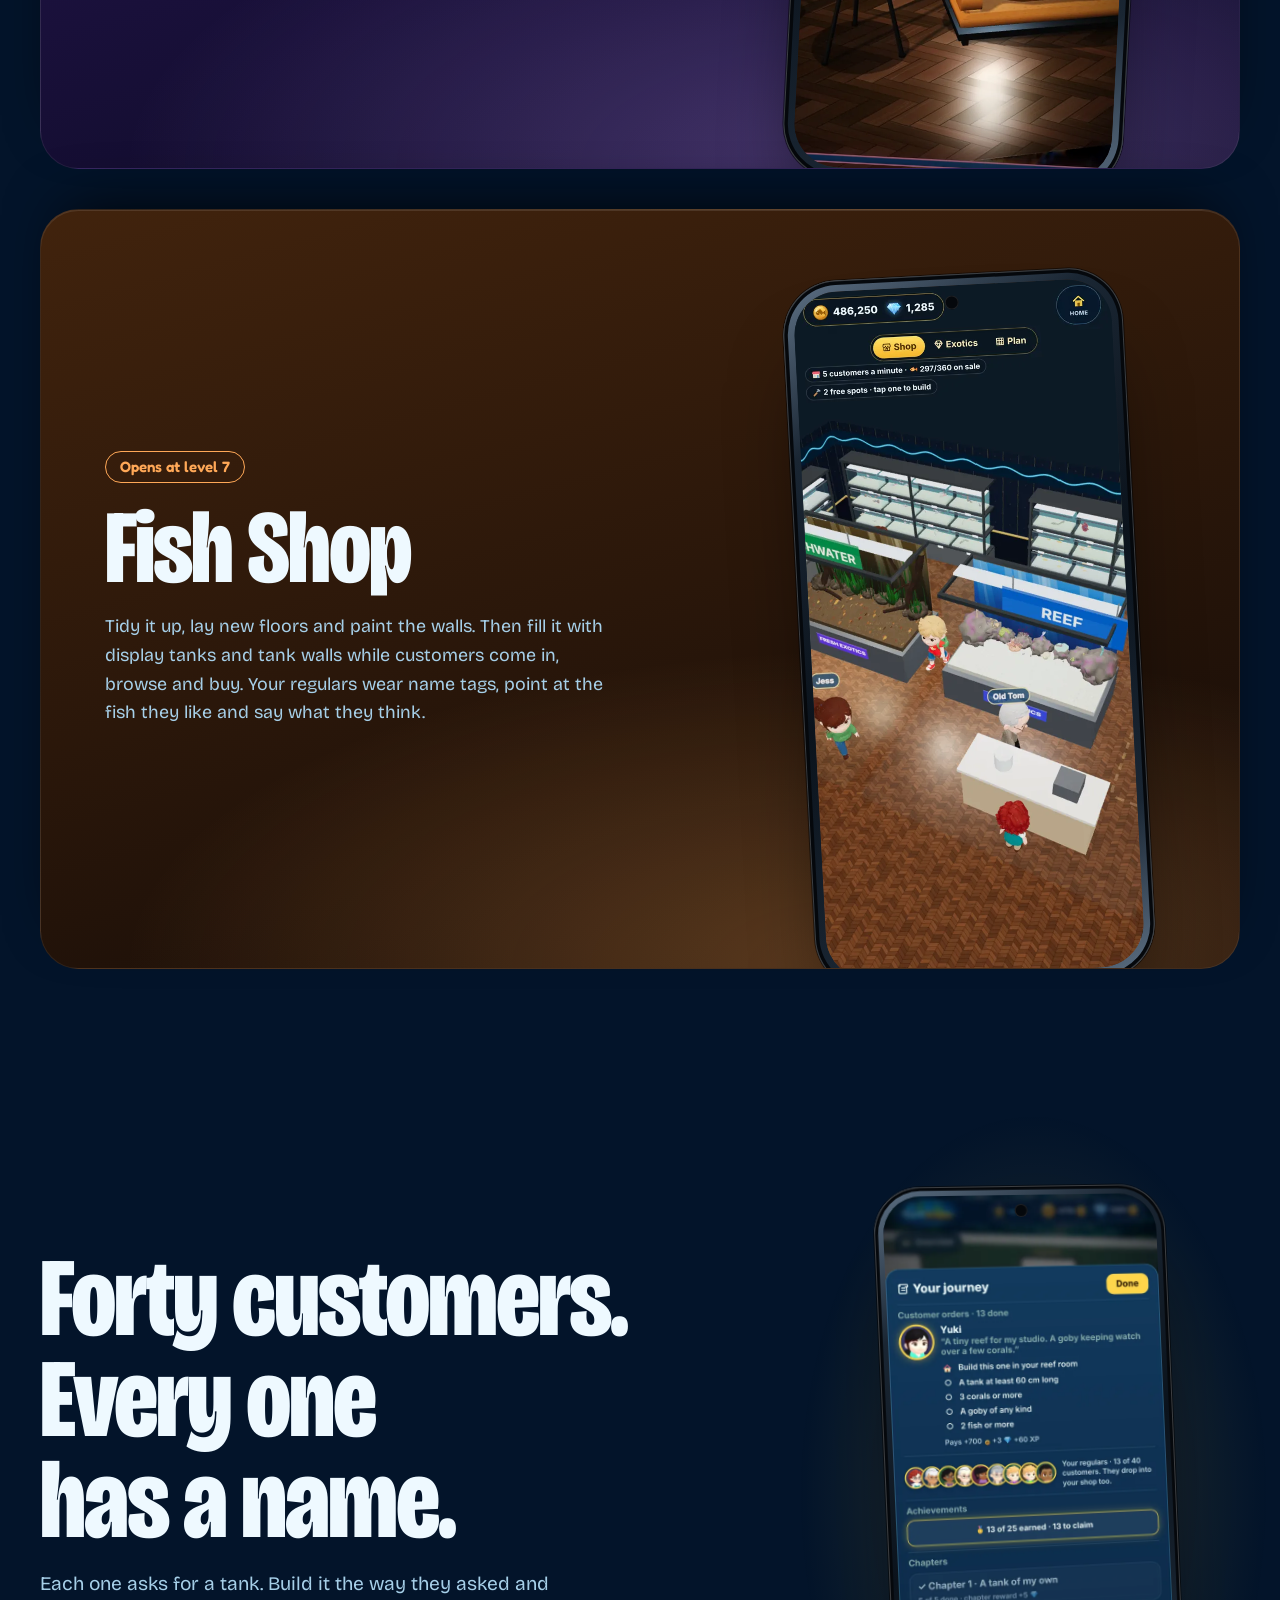
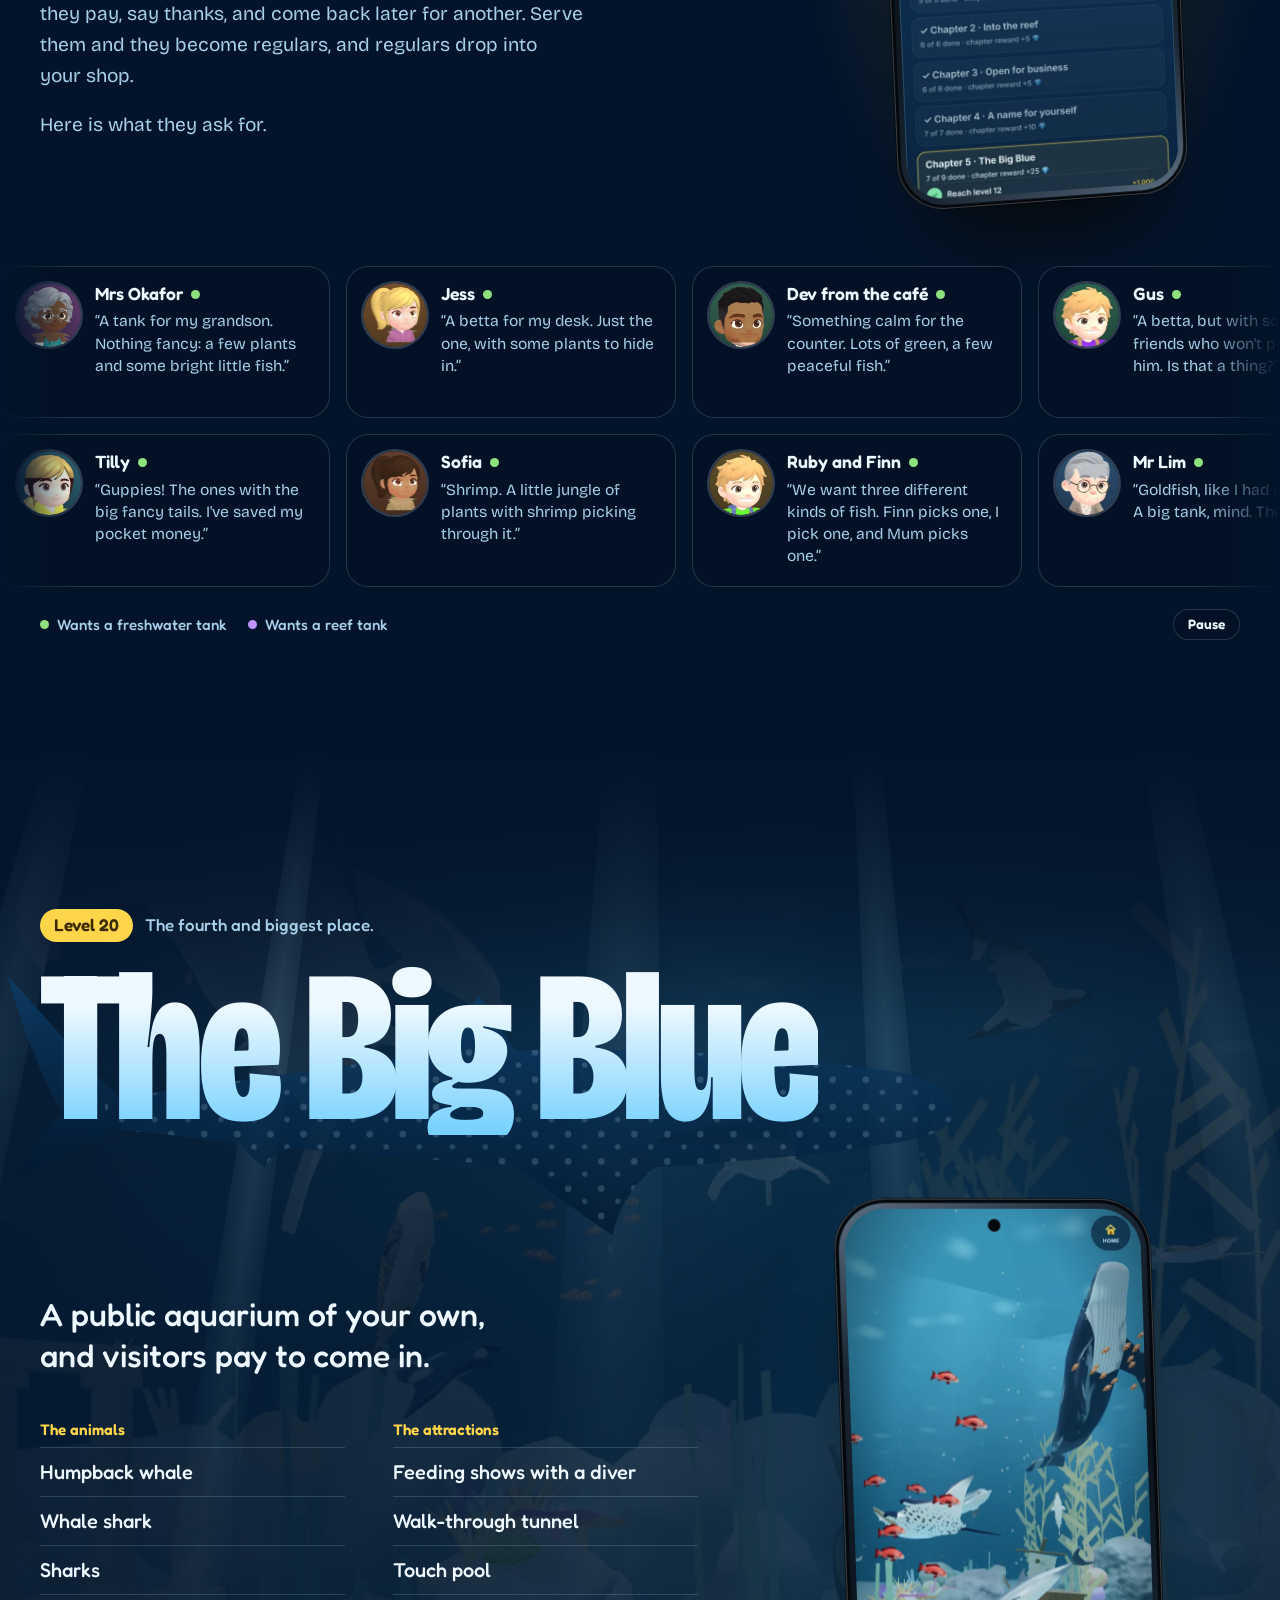
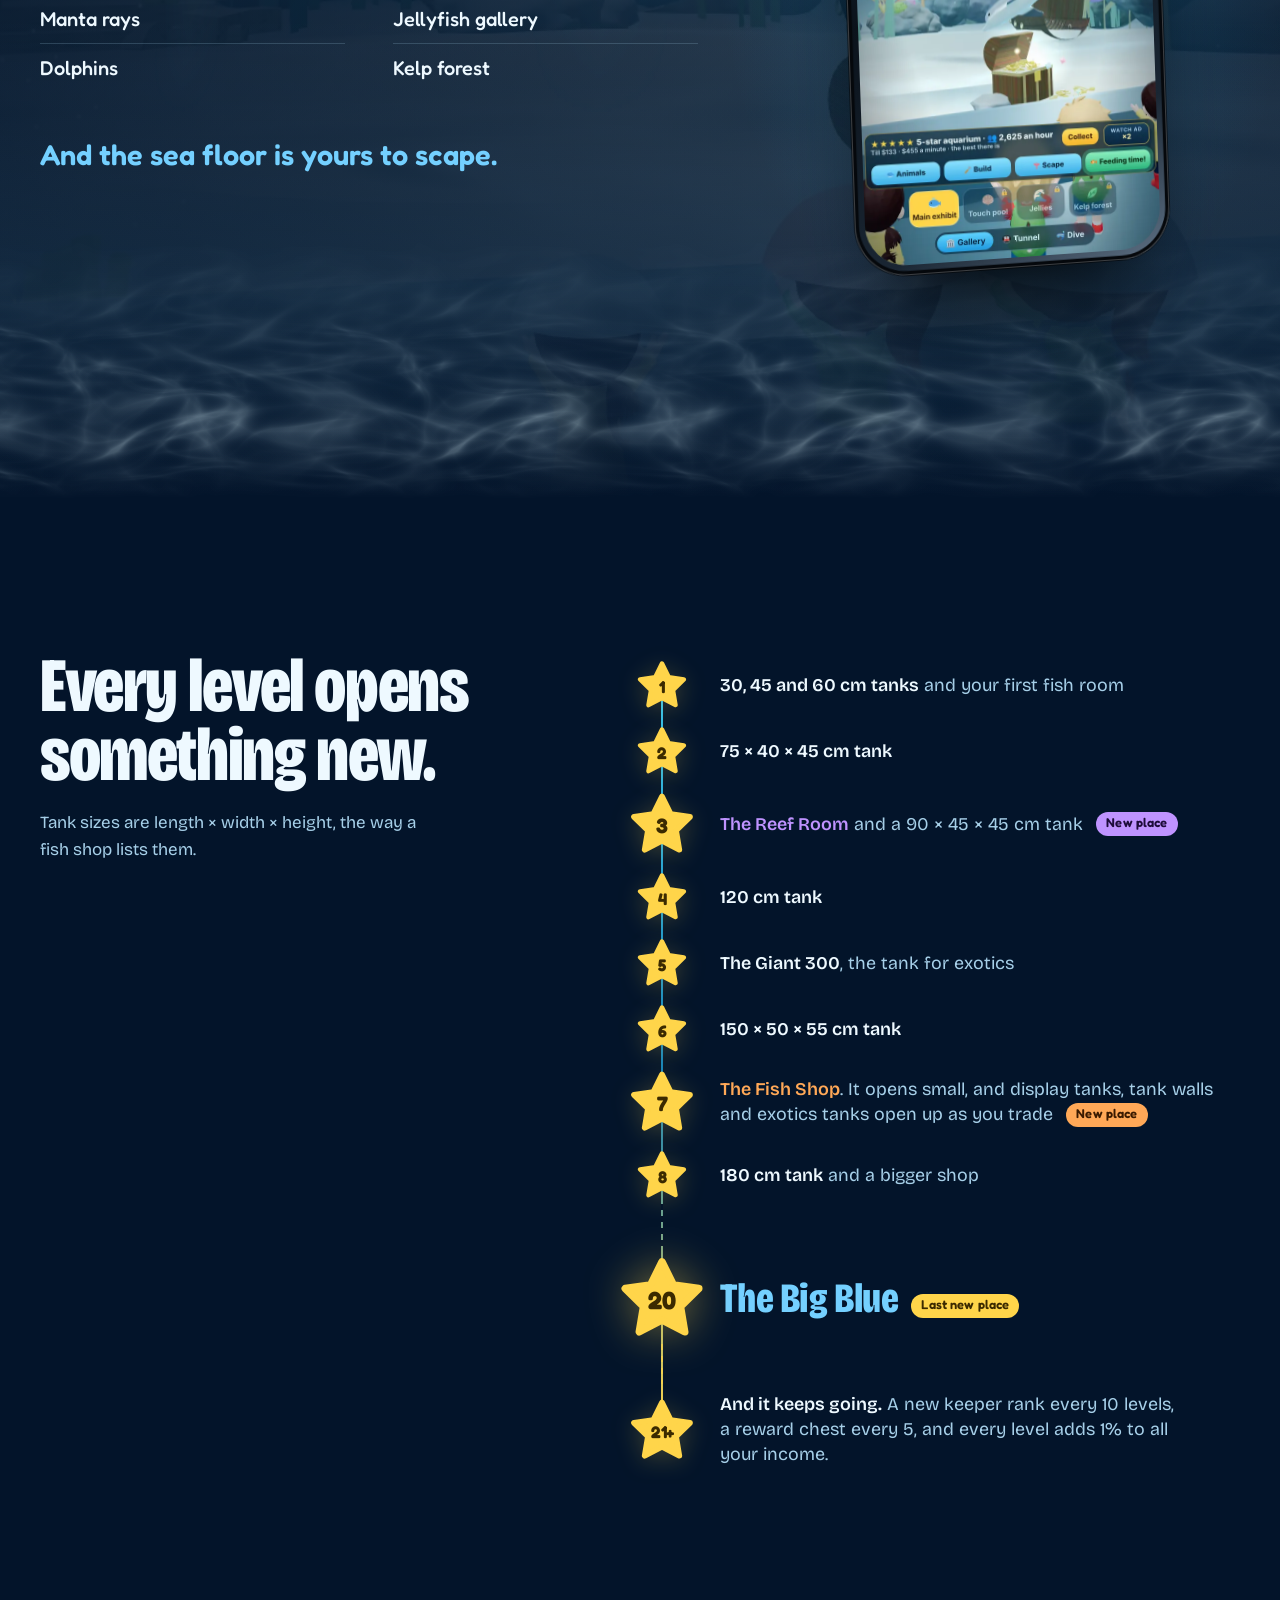
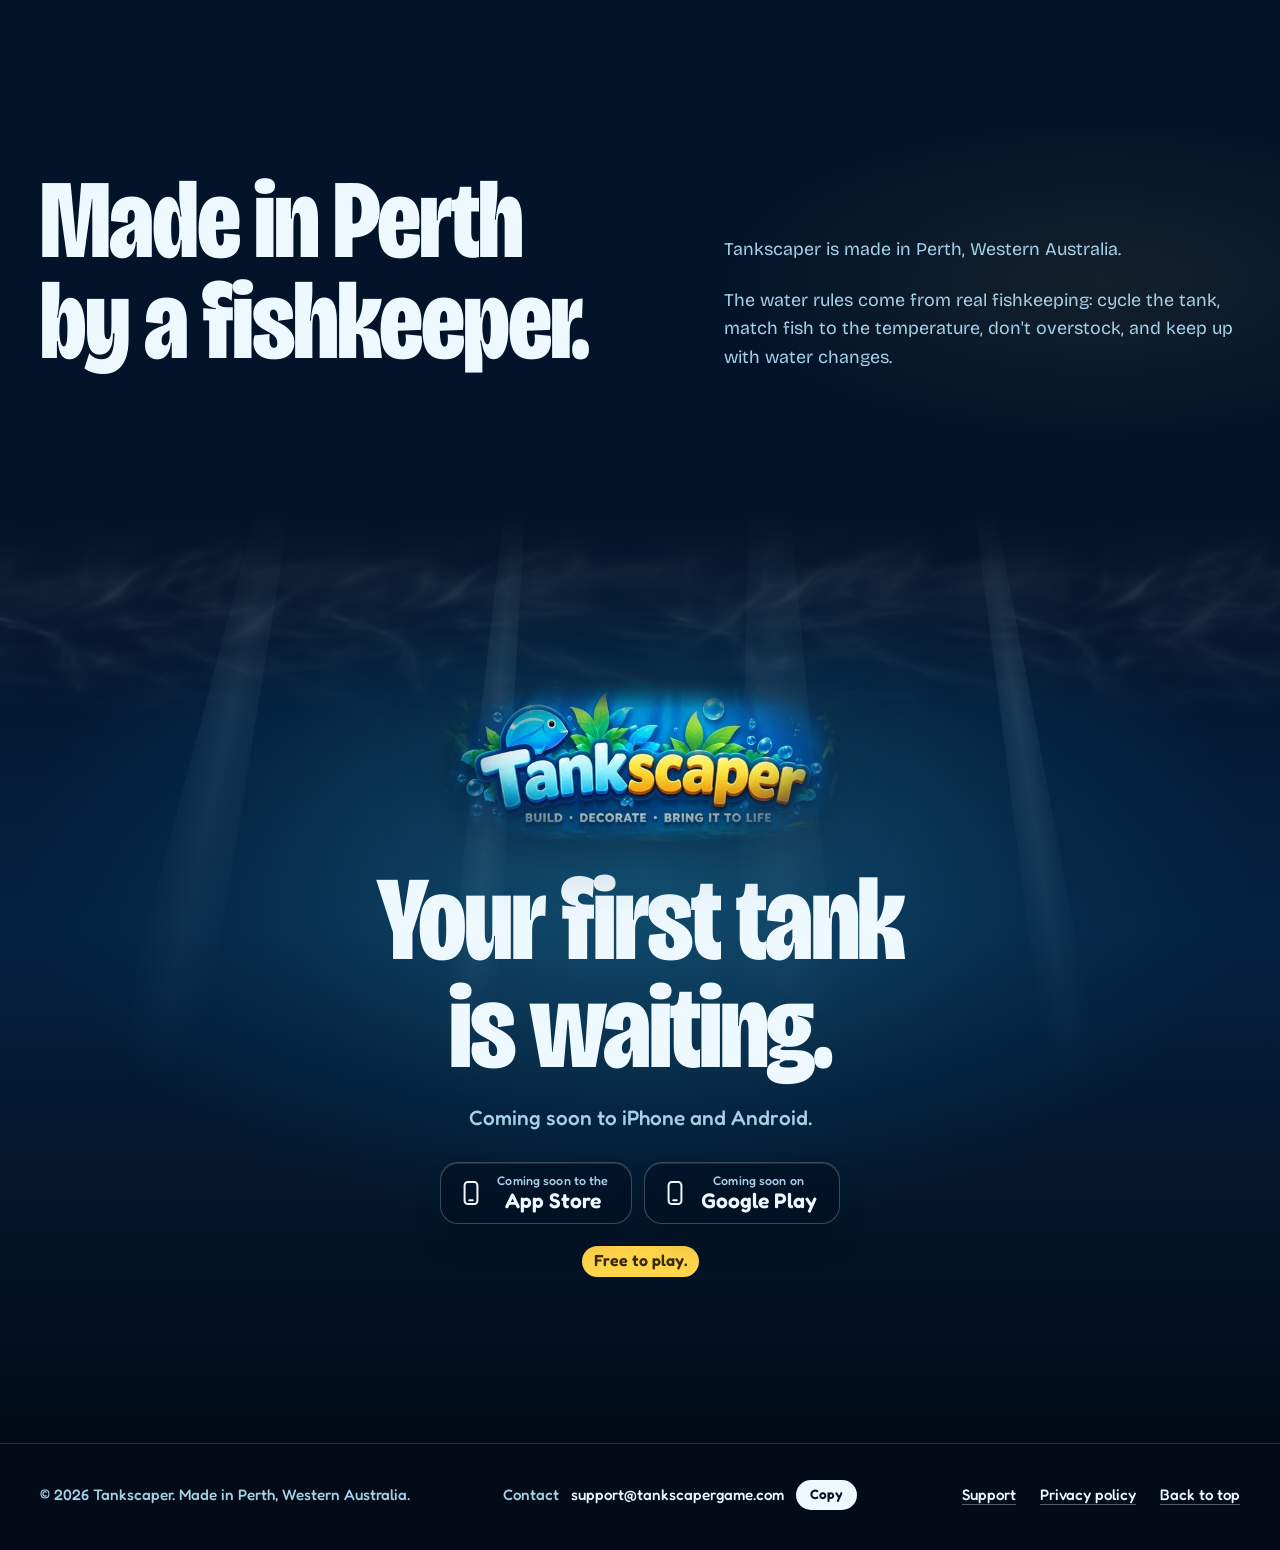
==== commit 84aaf835: "Vercel Web Interface Guidelines pass: pause button for the moving customer list, skip link, tap sett" ====
--- a/index.html
+++ b/index.html
@@ -70,12 +70,16 @@
 
 *,*::before,*::after{box-sizing:border-box}
 body{background:var(--abyss);color:var(--foam);font:400 1.0625rem/1.6 var(--text);-webkit-font-smoothing:antialiased;-moz-osx-font-smoothing:grayscale;overflow-x:hidden}
+a,button,summary{touch-action:manipulation}
+.seg button,.copy,.belt-toggle{-webkit-tap-highlight-color:transparent}
 h1,h2,h3,p,ul,ol,figure{margin:0}
 p{text-wrap:pretty}
 ul,ol{padding:0;list-style:none}
 img{display:block;max-width:100%}
 a{color:inherit}
 :focus-visible{outline:3px solid var(--gold);outline-offset:4px;border-radius:10px}
+.skip{position:absolute;left:16px;top:-80px;z-index:20;padding:14px 18px;border-radius:999px;background:var(--gold);color:var(--gold-ink);font:600 1rem/1 var(--ui);text-decoration:none}
+.skip:focus{top:calc(12px + env(safe-area-inset-top,0px))}
 .sr-only{position:absolute;width:1px;height:1px;margin:-1px;padding:0;overflow:hidden;clip:rect(0 0 0 0);clip-path:inset(50%);white-space:nowrap;border:0}
 .defs{position:absolute;width:0;height:0;overflow:hidden}
 
@@ -443,6 +447,12 @@
 .reg-key span{display:inline-flex;align-items:center;gap:8px}
 .reg-key i{width:9px;height:9px;border-radius:50%;background:var(--fresh)}
 .reg-key span+span i{background:var(--reef)}
+.belt-toggle{position:relative;margin-left:auto;font:600 .85rem/1 var(--ui);color:var(--foam);background:var(--glass);border:1px solid var(--line);border-radius:999px;padding:8px 14px;cursor:pointer;transition:background .2s ease,transform .16s var(--ease-out)}
+.belt-toggle::before{content:"";position:absolute;inset:-7px -4px}
+.belt-toggle:active{transform:scale(.97)}
+@media (hover:hover) and (pointer:fine){.belt-toggle:hover{background:rgba(238,249,255,.16)}}
+.regulars.is-paused .belt{animation-play-state:paused!important}
+@media (prefers-reduced-motion:reduce){.belt-toggle{display:none}}
 @media (prefers-reduced-motion:no-preference){
   .belt{animation:belt var(--dur,110s) linear infinite}
   .belt.back{animation-direction:reverse;--dur:128s}
@@ -489,6 +499,7 @@
 </style>
 </head>
 <body>
+<a class="skip" href="#reveal">Skip to content</a>
 
 <svg class="defs" aria-hidden="true" focusable="false">
   <symbol id="star" viewBox="0 0 100 100"><path d="M50 7L63.5 34.4 93.7 38.8 71.9 60.1 77 90.2 50 76 23 90.2 28.1 60.1 6.3 38.8 36.5 34.4Z"/></symbol>
@@ -669,7 +680,7 @@
       <div class="belt"><ul><li class="cust"><span class="face" style="background-position:0.000% 0.000%"></span><b>Mrs Okafor<i></i></b><q>A tank for my grandson. Nothing fancy: a few plants and some bright little fish.</q></li><li class="cust"><span class="face" style="background-position:28.571% 0.000%"></span><b>Jess<i></i></b><q>A betta for my desk. Just the one, with some plants to hide in.</q></li><li class="cust"><span class="face" style="background-position:14.286% 0.000%"></span><b>Dev from the café<i></i></b><q>Something calm for the counter. Lots of green, a few peaceful fish.</q></li><li class="cust"><span class="face" style="background-position:85.714% 50.000%"></span><b>Gus<i></i></b><q>A betta, but with some friends who won't pick on him. Is that a thing?</q></li><li class="cust"><span class="face" style="background-position:57.143% 0.000%"></span><b>Priya<i></i></b><q>A shoal. One kind of fish, lots of them, all moving together.</q></li><li class="cust"><span class="face" style="background-position:14.286% 100.000%"></span><b>Aunty June<i></i></b><q>Livebearers, dear. Platies, mollies, that sort. I like a busy, cheerful tank.</q></li><li class="cust"><span class="face" style="background-position:100.000% 50.000%"></span><b>Wendy at the library<i></i></b><q>Something quiet for the reading corner. Rasboras, a gentle shoal, and plenty of plants.</q></li><li class="cust salt"><span class="face" style="background-position:42.857% 75.000%"></span><b>Zane<i></i></b><q>Blue fish. The brightest blue ones you've got, zipping about a reef.</q></li><li class="cust"><span class="face" style="background-position:100.000% 25.000%"></span><b>Nurse Abby<i></i></b><q>The night shift needs something soothing. Little tetras, a big glowing shoal of them.</q></li><li class="cust"><span class="face" style="background-position:0.000% 50.000%"></span><b>Coach Dan<i></i></b><q>Tough fish for the club rooms. Tiger barbs: fast, stripy, always in formation.</q></li><li class="cust"><span class="face" style="background-position:85.714% 75.000%"></span><b>Mr Petrov<i></i></b><q>I work nights. I want fish that come out when I get home: loaches, and something with them.</q></li><li class="cust"><span class="face" style="background-position:0.000% 25.000%"></span><b>Dr Chen<i></i></b><q>A planted jungle. Thick with greenery and not too many fish.</q></li><li class="cust salt"><span class="face" style="background-position:57.143% 50.000%"></span><b>Bruno the baker<i></i></b><q>A reef for the shop window. People should stop for the fish and stay for the bread.</q></li><li class="cust"><span class="face" style="background-position:28.571% 25.000%"></span><b>Bayside Primary<i></i></b><q>A community tank the kids can learn from. Four kinds of fish living together.</q></li><li class="cust"><span class="face" style="background-position:42.857% 50.000%"></span><b>Leila<i></i></b><q>Angelfish, gliding through tall plants. I saw it in a magazine and can't stop thinking about it.</q></li><li class="cust salt"><span class="face" style="background-position:0.000% 100.000%"></span><b>Chef Marco<i></i></b><q>A reef beside the pass. Ten fish, four kinds, all in good health. I notice everything.</q></li><li class="cust salt"><span class="face" style="background-position:0.000% 75.000%"></span><b>Skipper Mack<i></i></b><q>A yellow tang. Bright as a channel marker, with a proper bit of reef to cruise.</q></li><li class="cust"><span class="face" style="background-position:28.571% 75.000%"></span><b>Nonna Rosa<i></i></b><q>Discus. The king of fish. My husband always wanted them, so now I will have them.</q></li><li class="cust"><span class="face" style="background-position:85.714% 100.000%"></span><b>Grandmaster Wei<i></i></b><q>Fancy goldfish, chosen with care. Orandas, ranchu. Each one a living jewel.</q></li><li class="cust"><span class="face" style="background-position:42.857% 100.000%"></span><b>Professor Okoye<i></i></b><q>For my research: thirty fish, with one great shoal of tetras among dense planting.</q></li></ul><ul aria-hidden="true"><li class="cust"><span class="face" style="background-position:0.000% 0.000%"></span><b>Mrs Okafor<i></i></b><q>A tank for my grandson. Nothing fancy: a few plants and some bright little fish.</q></li><li class="cust"><span class="face" style="background-position:28.571% 0.000%"></span><b>Jess<i></i></b><q>A betta for my desk. Just the one, with some plants to hide in.</q></li><li class="cust"><span class="face" style="background-position:14.286% 0.000%"></span><b>Dev from the café<i></i></b><q>Something calm for the counter. Lots of green, a few peaceful fish.</q></li><li class="cust"><span class="face" style="background-position:85.714% 50.000%"></span><b>Gus<i></i></b><q>A betta, but with some friends who won't pick on him. Is that a thing?</q></li><li class="cust"><span class="face" style="background-position:57.143% 0.000%"></span><b>Priya<i></i></b><q>A shoal. One kind of fish, lots of them, all moving together.</q></li><li class="cust"><span class="face" style="background-position:14.286% 100.000%"></span><b>Aunty June<i></i></b><q>Livebearers, dear. Platies, mollies, that sort. I like a busy, cheerful tank.</q></li><li class="cust"><span class="face" style="background-position:100.000% 50.000%"></span><b>Wendy at the library<i></i></b><q>Something quiet for the reading corner. Rasboras, a gentle shoal, and plenty of plants.</q></li><li class="cust salt"><span class="face" style="background-position:42.857% 75.000%"></span><b>Zane<i></i></b><q>Blue fish. The brightest blue ones you've got, zipping about a reef.</q></li><li class="cust"><span class="face" style="background-position:100.000% 25.000%"></span><b>Nurse Abby<i></i></b><q>The night shift needs something soothing. Little tetras, a big glowing shoal of them.</q></li><li class="cust"><span class="face" style="background-position:0.000% 50.000%"></span><b>Coach Dan<i></i></b><q>Tough fish for the club rooms. Tiger barbs: fast, stripy, always in formation.</q></li><li class="cust"><span class="face" style="background-position:85.714% 75.000%"></span><b>Mr Petrov<i></i></b><q>I work nights. I want fish that come out when I get home: loaches, and something with them.</q></li><li class="cust"><span class="face" style="background-position:0.000% 25.000%"></span><b>Dr Chen<i></i></b><q>A planted jungle. Thick with greenery and not too many fish.</q></li><li class="cust salt"><span class="face" style="background-position:57.143% 50.000%"></span><b>Bruno the baker<i></i></b><q>A reef for the shop window. People should stop for the fish and stay for the bread.</q></li><li class="cust"><span class="face" style="background-position:28.571% 25.000%"></span><b>Bayside Primary<i></i></b><q>A community tank the kids can learn from. Four kinds of fish living together.</q></li><li class="cust"><span class="face" style="background-position:42.857% 50.000%"></span><b>Leila<i></i></b><q>Angelfish, gliding through tall plants. I saw it in a magazine and can't stop thinking about it.</q></li><li class="cust salt"><span class="face" style="background-position:0.000% 100.000%"></span><b>Chef Marco<i></i></b><q>A reef beside the pass. Ten fish, four kinds, all in good health. I notice everything.</q></li><li class="cust salt"><span class="face" style="background-position:0.000% 75.000%"></span><b>Skipper Mack<i></i></b><q>A yellow tang. Bright as a channel marker, with a proper bit of reef to cruise.</q></li><li class="cust"><span class="face" style="background-position:28.571% 75.000%"></span><b>Nonna Rosa<i></i></b><q>Discus. The king of fish. My husband always wanted them, so now I will have them.</q></li><li class="cust"><span class="face" style="background-position:85.714% 100.000%"></span><b>Grandmaster Wei<i></i></b><q>Fancy goldfish, chosen with care. Orandas, ranchu. Each one a living jewel.</q></li><li class="cust"><span class="face" style="background-position:42.857% 100.000%"></span><b>Professor Okoye<i></i></b><q>For my research: thirty fish, with one great shoal of tetras among dense planting.</q></li></ul></div>
       <div class="belt back"><ul><li class="cust"><span class="face" style="background-position:57.143% 25.000%"></span><b>Tilly<i></i></b><q>Guppies! The ones with the big fancy tails. I've saved my pocket money.</q></li><li class="cust"><span class="face" style="background-position:85.714% 25.000%"></span><b>Sofia<i></i></b><q>Shrimp. A little jungle of plants with shrimp picking through it.</q></li><li class="cust"><span class="face" style="background-position:57.143% 100.000%"></span><b>Ruby and Finn<i></i></b><q>We want three different kinds of fish. Finn picks one, I pick one, and Mum picks one.</q></li><li class="cust"><span class="face" style="background-position:42.857% 0.000%"></span><b>Mr Lim<i></i></b><q>Goldfish, like I had as a boy. A big tank, mind. They grow.</q></li><li class="cust"><span class="face" style="background-position:71.429% 25.000%"></span><b>Old Tom<i></i></b><q>Catfish. I like a fish that minds its own business down the bottom.</q></li><li class="cust salt"><span class="face" style="background-position:71.429% 0.000%"></span><b>Captain Rowe<i></i></b><q>Clownfish. A pair, with a coral or two for them to call home.</q></li><li class="cust salt"><span class="face" style="background-position:14.286% 50.000%"></span><b>Yuki<i></i></b><q>A tiny reef for my studio. A goby keeping watch over a few corals.</q></li><li class="cust"><span class="face" style="background-position:85.714% 0.000%"></span><b>Dr Patel's surgery<i></i></b><q>Something for the waiting room. Big, bright and easy on the eye.</q></li><li class="cust salt"><span class="face" style="background-position:71.429% 75.000%"></span><b>Imogen<i></i></b><q>Reef shrimp are the coolest things alive. Shrimp and loads of coral, please.</q></li><li class="cust salt"><span class="face" style="background-position:100.000% 0.000%"></span><b>Mina<i></i></b><q>Corals. As many colours as you can fit, and a few fish to swim through them.</q></li><li class="cust"><span class="face" style="background-position:71.429% 50.000%"></span><b>Ms Tran<i></i></b><q>A river bank for my science class. Fish that like fast water over stones.</q></li><li class="cust"><span class="face" style="background-position:14.286% 75.000%"></span><b>Dr Amara<i></i></b><q>I'm a vet, so I'll notice. Healthy fish, good water, room to swim.</q></li><li class="cust"><span class="face" style="background-position:28.571% 50.000%"></span><b>Farmer Jo<i></i></b><q>Goldfish. Proper big ones, and plenty of them, like the dam back home.</q></li><li class="cust salt"><span class="face" style="background-position:14.286% 25.000%"></span><b>The Seaview Hotel<i></i></b><q>A big reef for the lobby. Tangs, the yellow or blue ones, and plenty of coral.</q></li><li class="cust"><span class="face" style="background-position:100.000% 75.000%"></span><b>Bayside Kindy<i></i></b><q>Rainbowfish! The children voted and it was unanimous. Well, nearly: one vote for a shark.</q></li><li class="cust salt"><span class="face" style="background-position:71.429% 100.000%"></span><b>Radio Bayside<i></i></b><q>We want a reef in the studio window. Coral, and lots of it: a dozen at least.</q></li><li class="cust salt"><span class="face" style="background-position:42.857% 25.000%"></span><b>Mayor Bell<i></i></b><q>A showpiece for the town hall. The best reef you can build.</q></li><li class="cust"><span class="face" style="background-position:57.143% 75.000%"></span><b>The Lighthouse Inn<i></i></b><q>Cichlids from the African lakes. Yellow and blue, bold as anything, behind the bar.</q></li><li class="cust salt"><span class="face" style="background-position:28.571% 100.000%"></span><b>The Marina Yacht Club<i></i></b><q>A grand reef for the members' lounge, with a dwarf angelfish as the star.</q></li><li class="cust"><span class="face" style="background-position:100.000% 100.000%"></span><b>The Aquarium Society<i></i></b><q>Our members would like to see what you can really do. The biggest tank, five kinds of fish, a forest of plants.</q></li></ul><ul aria-hidden="true"><li class="cust"><span class="face" style="background-position:57.143% 25.000%"></span><b>Tilly<i></i></b><q>Guppies! The ones with the big fancy tails. I've saved my pocket money.</q></li><li class="cust"><span class="face" style="background-position:85.714% 25.000%"></span><b>Sofia<i></i></b><q>Shrimp. A little jungle of plants with shrimp picking through it.</q></li><li class="cust"><span class="face" style="background-position:57.143% 100.000%"></span><b>Ruby and Finn<i></i></b><q>We want three different kinds of fish. Finn picks one, I pick one, and Mum picks one.</q></li><li class="cust"><span class="face" style="background-position:42.857% 0.000%"></span><b>Mr Lim<i></i></b><q>Goldfish, like I had as a boy. A big tank, mind. They grow.</q></li><li class="cust"><span class="face" style="background-position:71.429% 25.000%"></span><b>Old Tom<i></i></b><q>Catfish. I like a fish that minds its own business down the bottom.</q></li><li class="cust salt"><span class="face" style="background-position:71.429% 0.000%"></span><b>Captain Rowe<i></i></b><q>Clownfish. A pair, with a coral or two for them to call home.</q></li><li class="cust salt"><span class="face" style="background-position:14.286% 50.000%"></span><b>Yuki<i></i></b><q>A tiny reef for my studio. A goby keeping watch over a few corals.</q></li><li class="cust"><span class="face" style="background-position:85.714% 0.000%"></span><b>Dr Patel's surgery<i></i></b><q>Something for the waiting room. Big, bright and easy on the eye.</q></li><li class="cust salt"><span class="face" style="background-position:71.429% 75.000%"></span><b>Imogen<i></i></b><q>Reef shrimp are the coolest things alive. Shrimp and loads of coral, please.</q></li><li class="cust salt"><span class="face" style="background-position:100.000% 0.000%"></span><b>Mina<i></i></b><q>Corals. As many colours as you can fit, and a few fish to swim through them.</q></li><li class="cust"><span class="face" style="background-position:71.429% 50.000%"></span><b>Ms Tran<i></i></b><q>A river bank for my science class. Fish that like fast water over stones.</q></li><li class="cust"><span class="face" style="background-position:14.286% 75.000%"></span><b>Dr Amara<i></i></b><q>I'm a vet, so I'll notice. Healthy fish, good water, room to swim.</q></li><li class="cust"><span class="face" style="background-position:28.571% 50.000%"></span><b>Farmer Jo<i></i></b><q>Goldfish. Proper big ones, and plenty of them, like the dam back home.</q></li><li class="cust salt"><span class="face" style="background-position:14.286% 25.000%"></span><b>The Seaview Hotel<i></i></b><q>A big reef for the lobby. Tangs, the yellow or blue ones, and plenty of coral.</q></li><li class="cust"><span class="face" style="background-position:100.000% 75.000%"></span><b>Bayside Kindy<i></i></b><q>Rainbowfish! The children voted and it was unanimous. Well, nearly: one vote for a shark.</q></li><li class="cust salt"><span class="face" style="background-position:71.429% 100.000%"></span><b>Radio Bayside<i></i></b><q>We want a reef in the studio window. Coral, and lots of it: a dozen at least.</q></li><li class="cust salt"><span class="face" style="background-position:42.857% 25.000%"></span><b>Mayor Bell<i></i></b><q>A showpiece for the town hall. The best reef you can build.</q></li><li class="cust"><span class="face" style="background-position:57.143% 75.000%"></span><b>The Lighthouse Inn<i></i></b><q>Cichlids from the African lakes. Yellow and blue, bold as anything, behind the bar.</q></li><li class="cust salt"><span class="face" style="background-position:28.571% 100.000%"></span><b>The Marina Yacht Club<i></i></b><q>A grand reef for the members' lounge, with a dwarf angelfish as the star.</q></li><li class="cust"><span class="face" style="background-position:100.000% 100.000%"></span><b>The Aquarium Society<i></i></b><q>Our members would like to see what you can really do. The biggest tank, five kinds of fish, a forest of plants.</q></li></ul></div>
     </div>
-    <div class="wrap"><p class="reg-key"><span><i></i>Wants a freshwater tank</span><span><i></i>Wants a reef tank</span></p></div>
+    <div class="wrap"><p class="reg-key"><span><i></i>Wants a freshwater tank</span><span><i></i>Wants a reef tank</span><button class="belt-toggle" type="button" id="belt-toggle" aria-pressed="false" aria-label="Pause the moving customer list">Pause</button></p></div>
   </section>
 
   <section class="bigblue live" id="the-big-blue" aria-labelledby="bb-title">
@@ -1035,11 +1046,21 @@
   document.querySelectorAll('a[href="#reveal"], a[href="#top"]').forEach((a) => {
     a.addEventListener('click', (e) => {
       const t = document.querySelector(a.getAttribute('href'));
-      if (!t || (motionQuery && motionQuery.matches)) return;
+      if (!t || e.detail === 0 || (motionQuery && motionQuery.matches)) return;   /* Enter on the keyboard jumps at once */
       e.preventDefault();
       t.scrollIntoView({ behavior: 'smooth', block: 'start' });
       if (history.replaceState) history.replaceState(null, '', a.getAttribute('href'));
     });
+  });
+
+  /* Pause or play the moving customer list. */
+  const beltBtn = document.getElementById('belt-toggle');
+  const regs = document.getElementById('regulars');
+  if (beltBtn && regs) beltBtn.addEventListener('click', () => {
+    const paused = regs.classList.toggle('is-paused');
+    beltBtn.setAttribute('aria-pressed', paused ? 'true' : 'false');
+    beltBtn.textContent = paused ? 'Play' : 'Pause';
+    beltBtn.setAttribute('aria-label', (paused ? 'Play' : 'Pause') + ' the moving customer list');
   });
 
   /* Copy the contact address. */
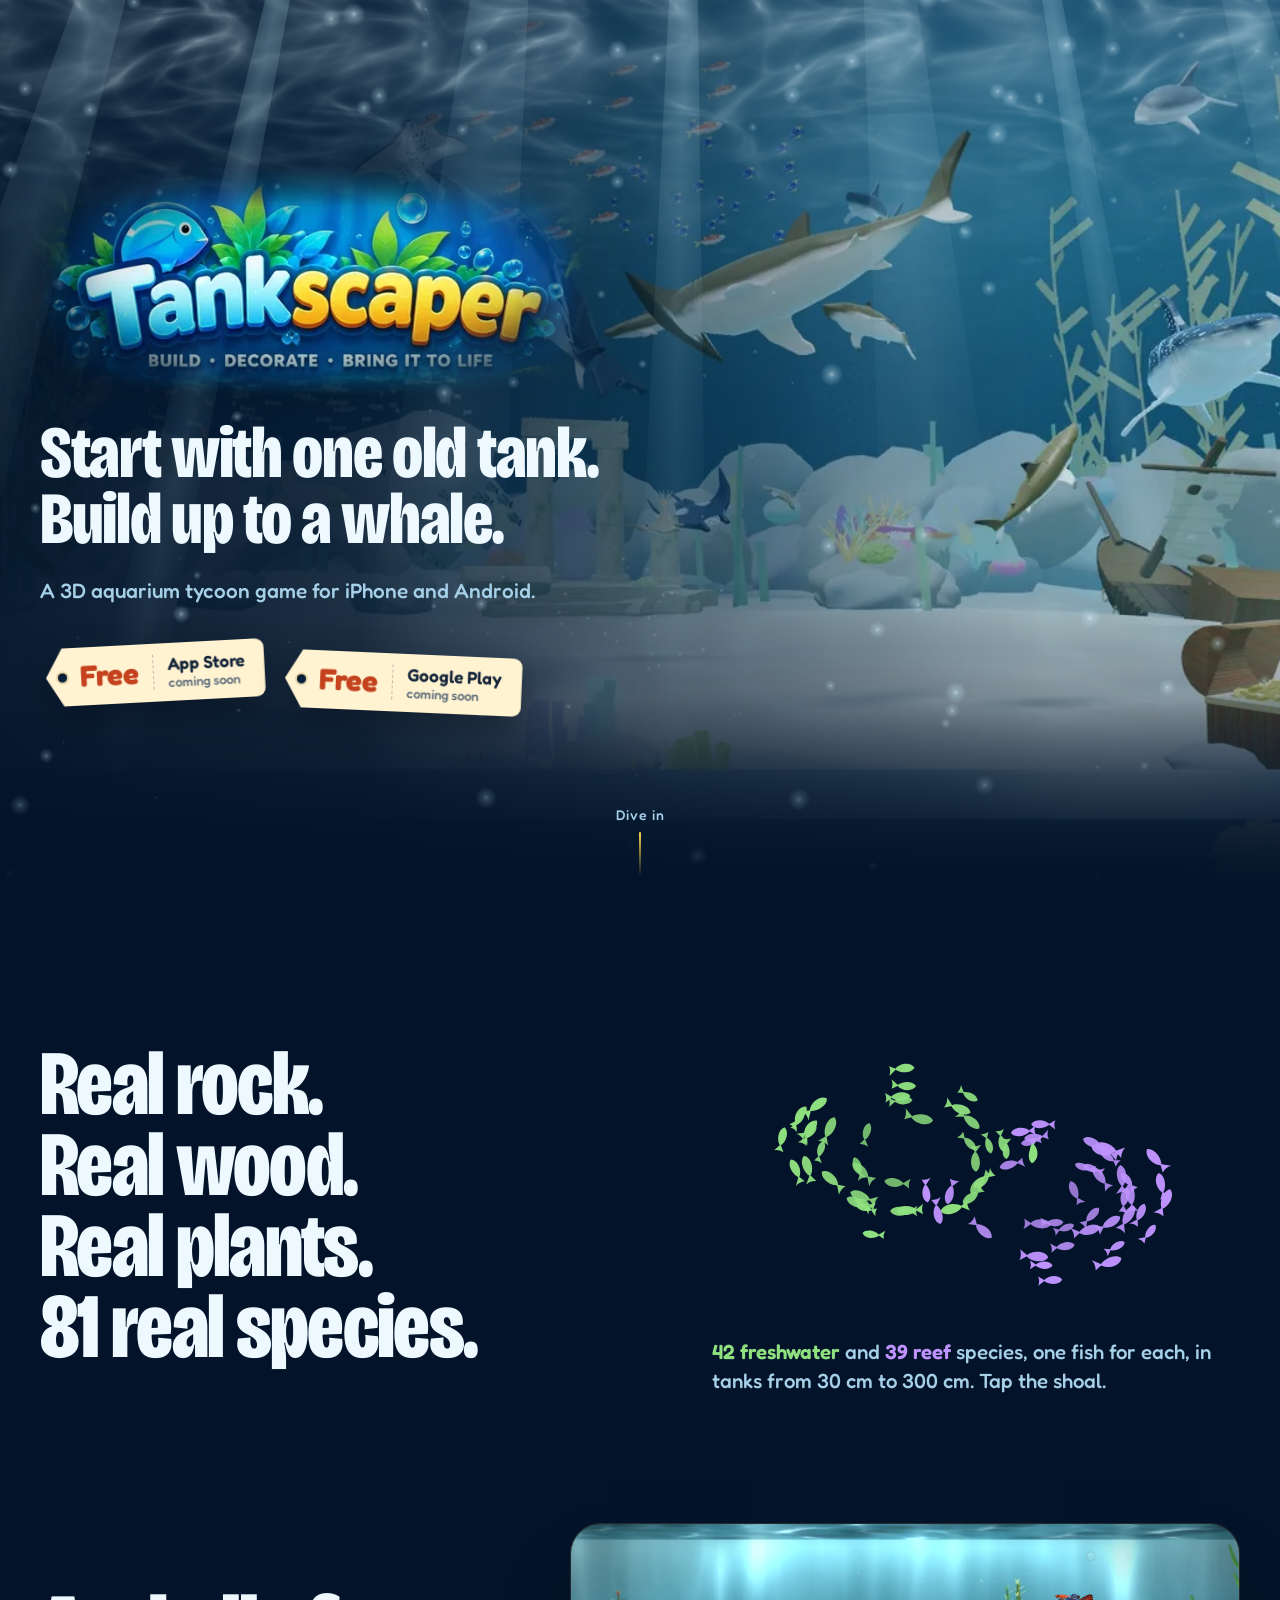
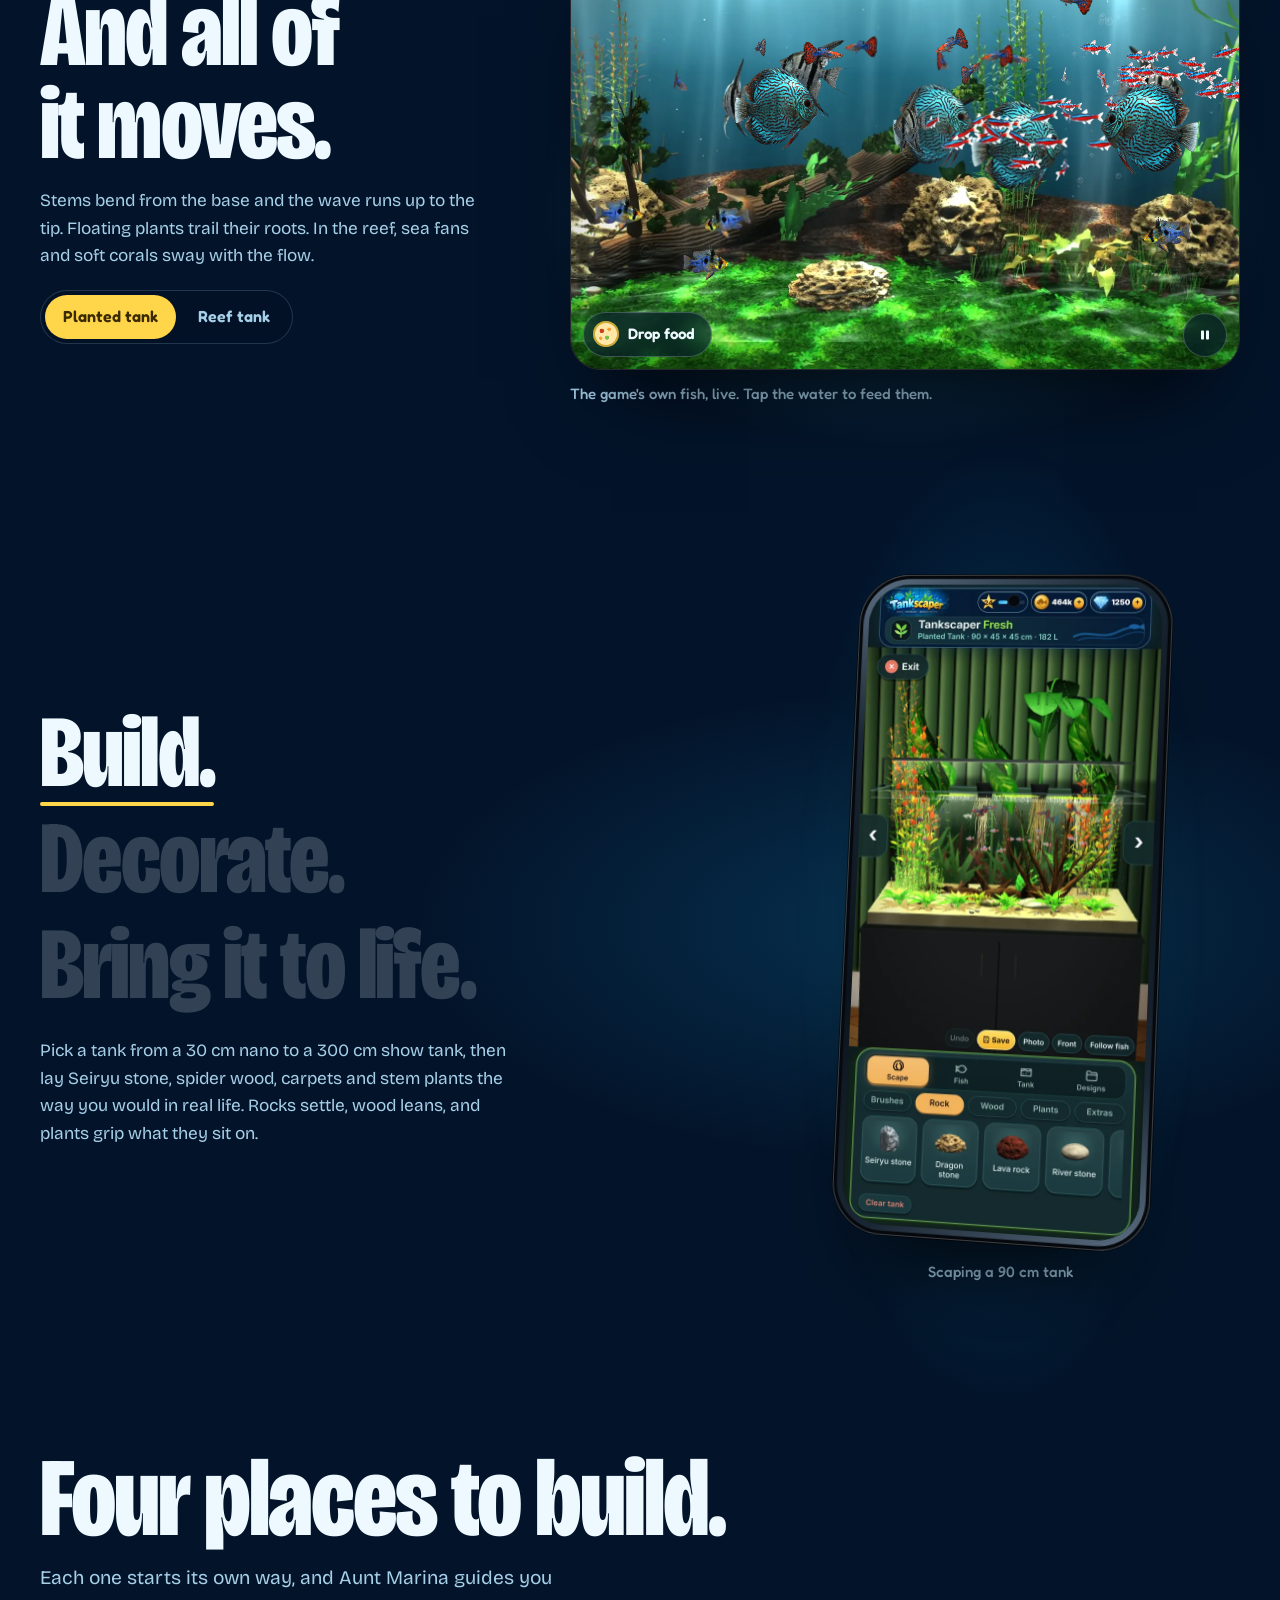
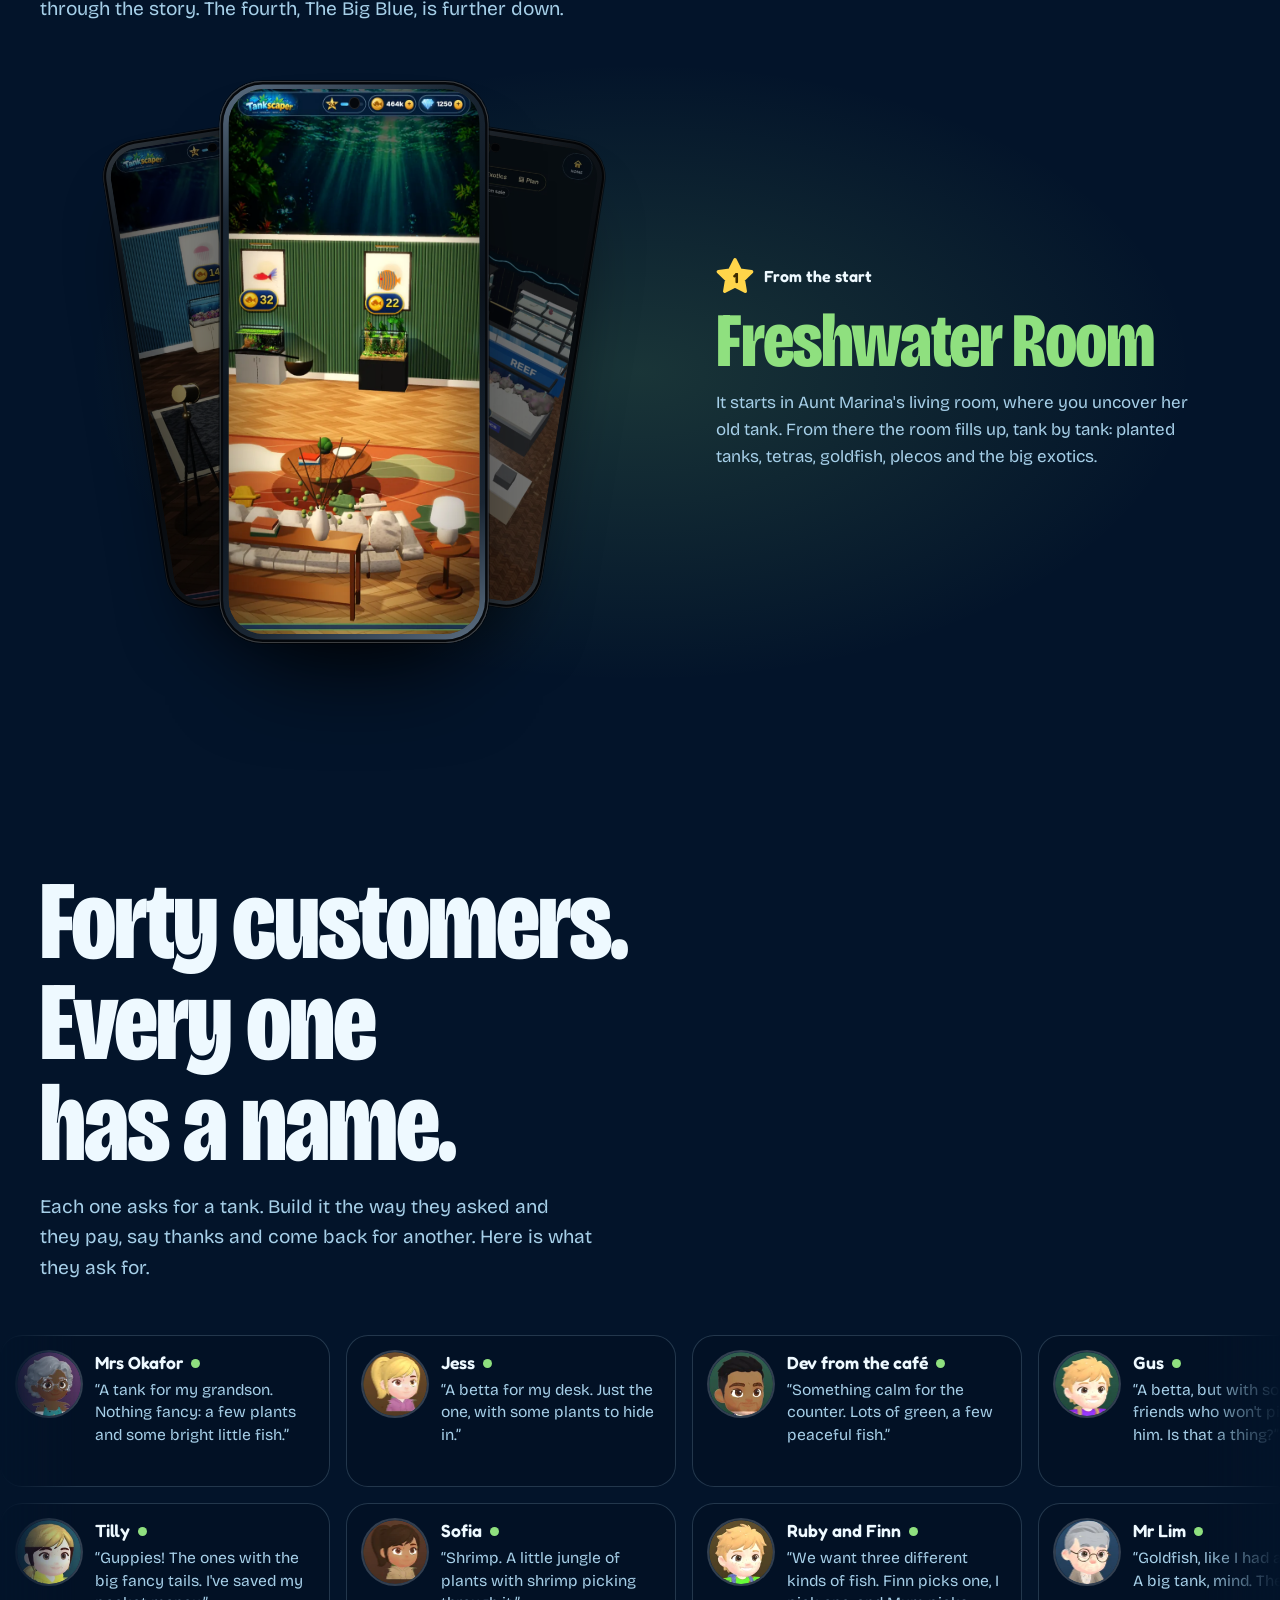
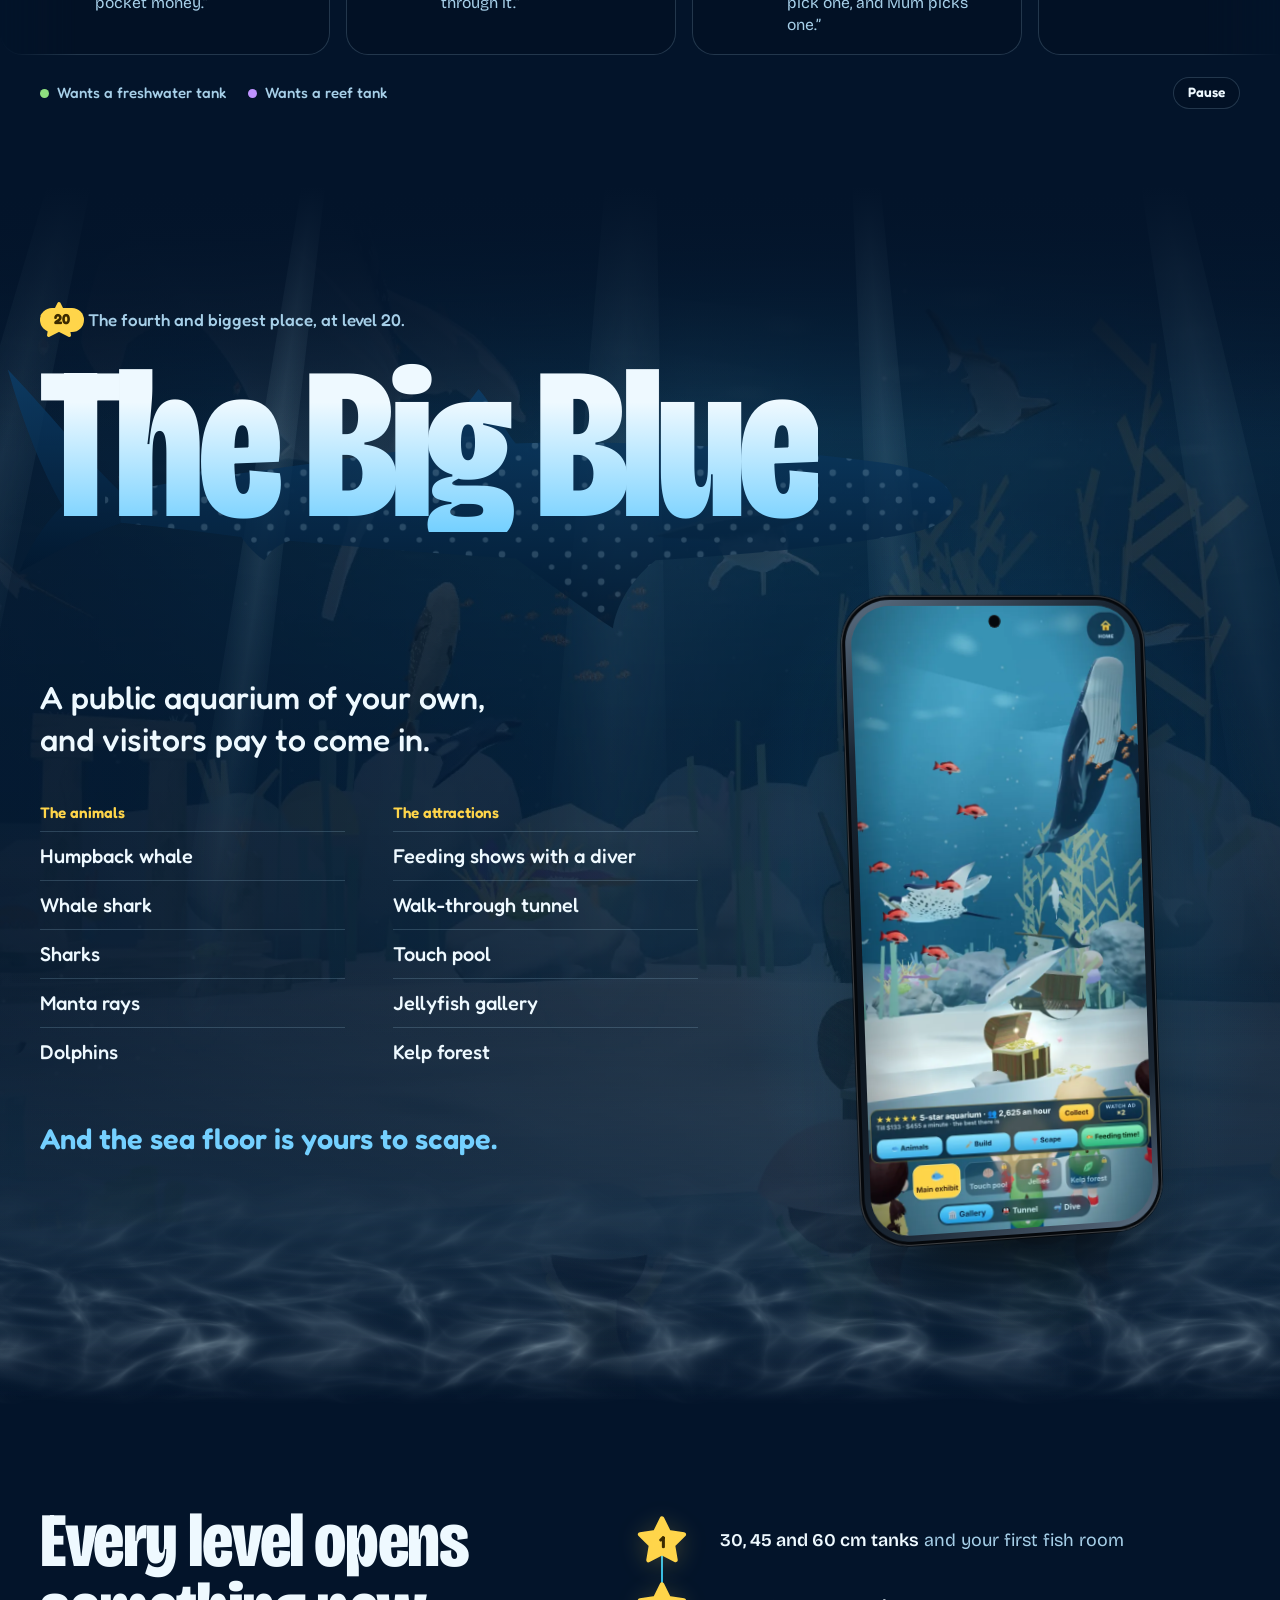
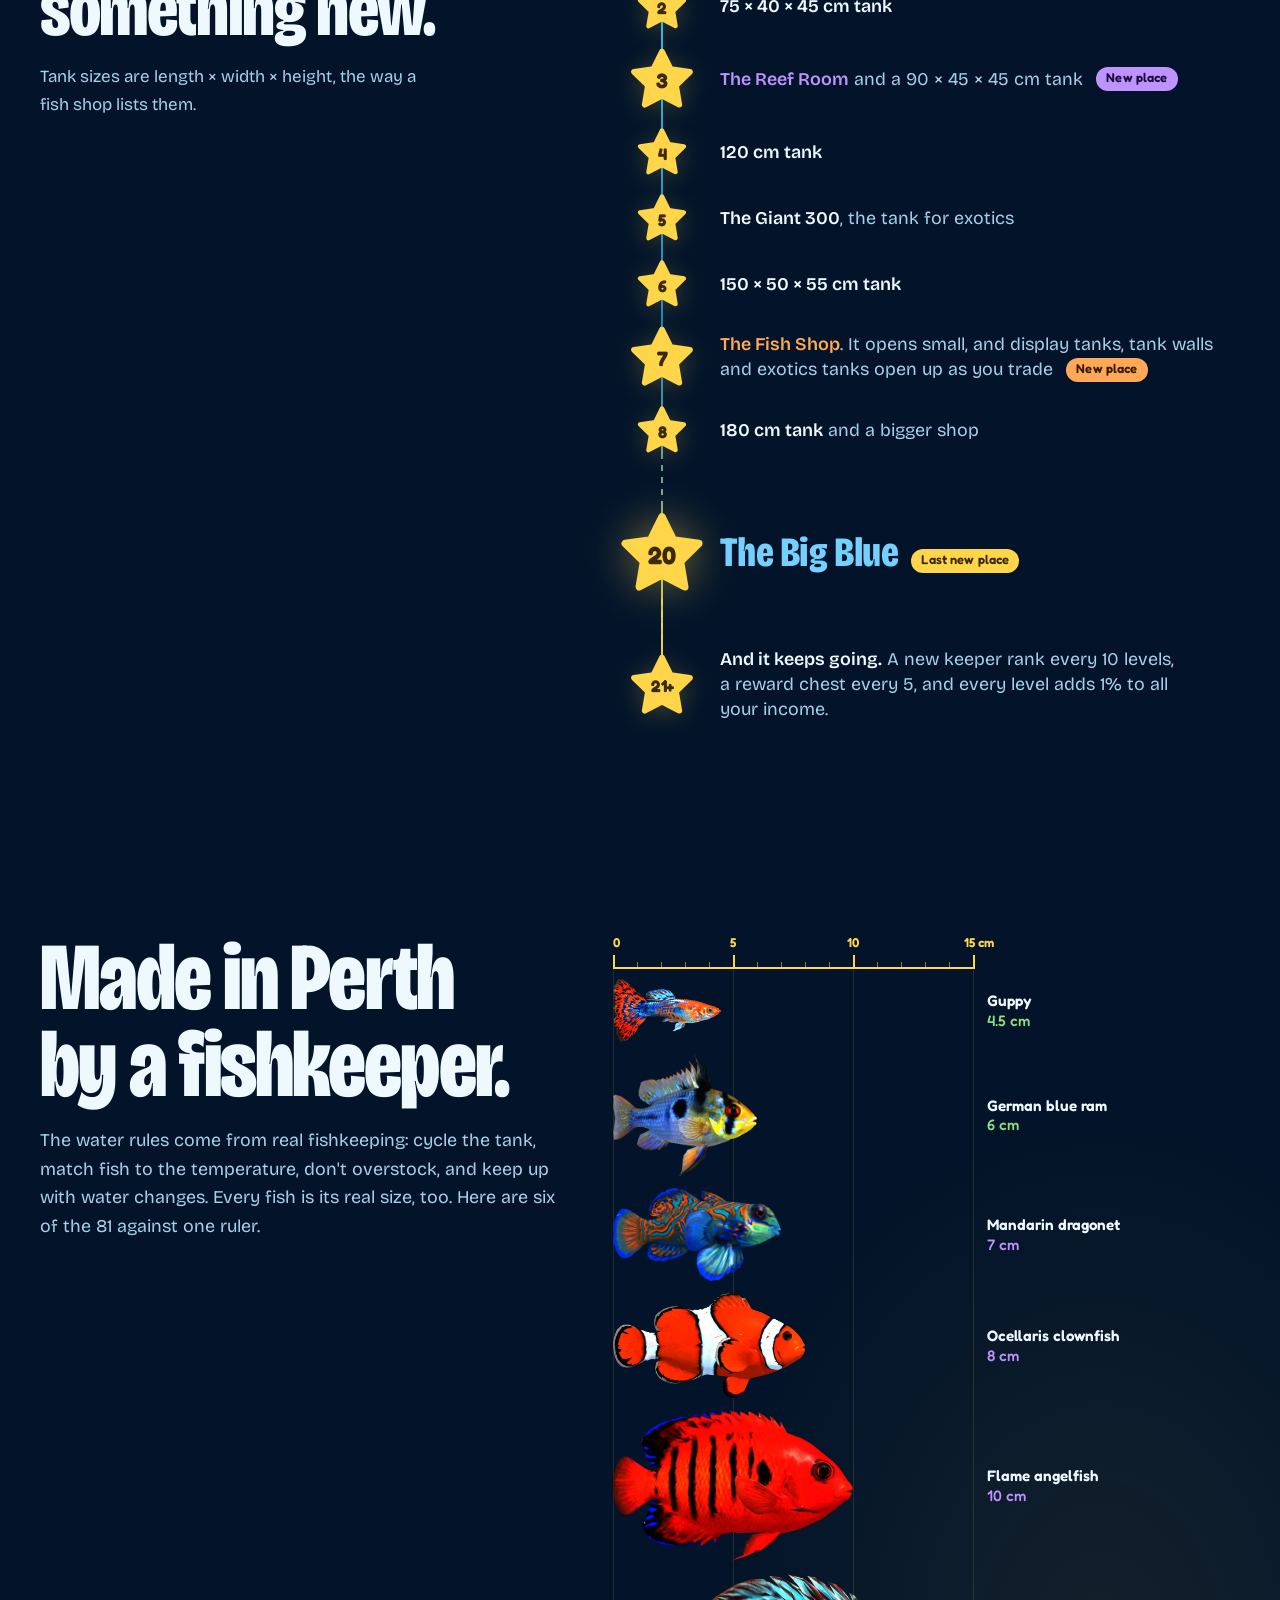
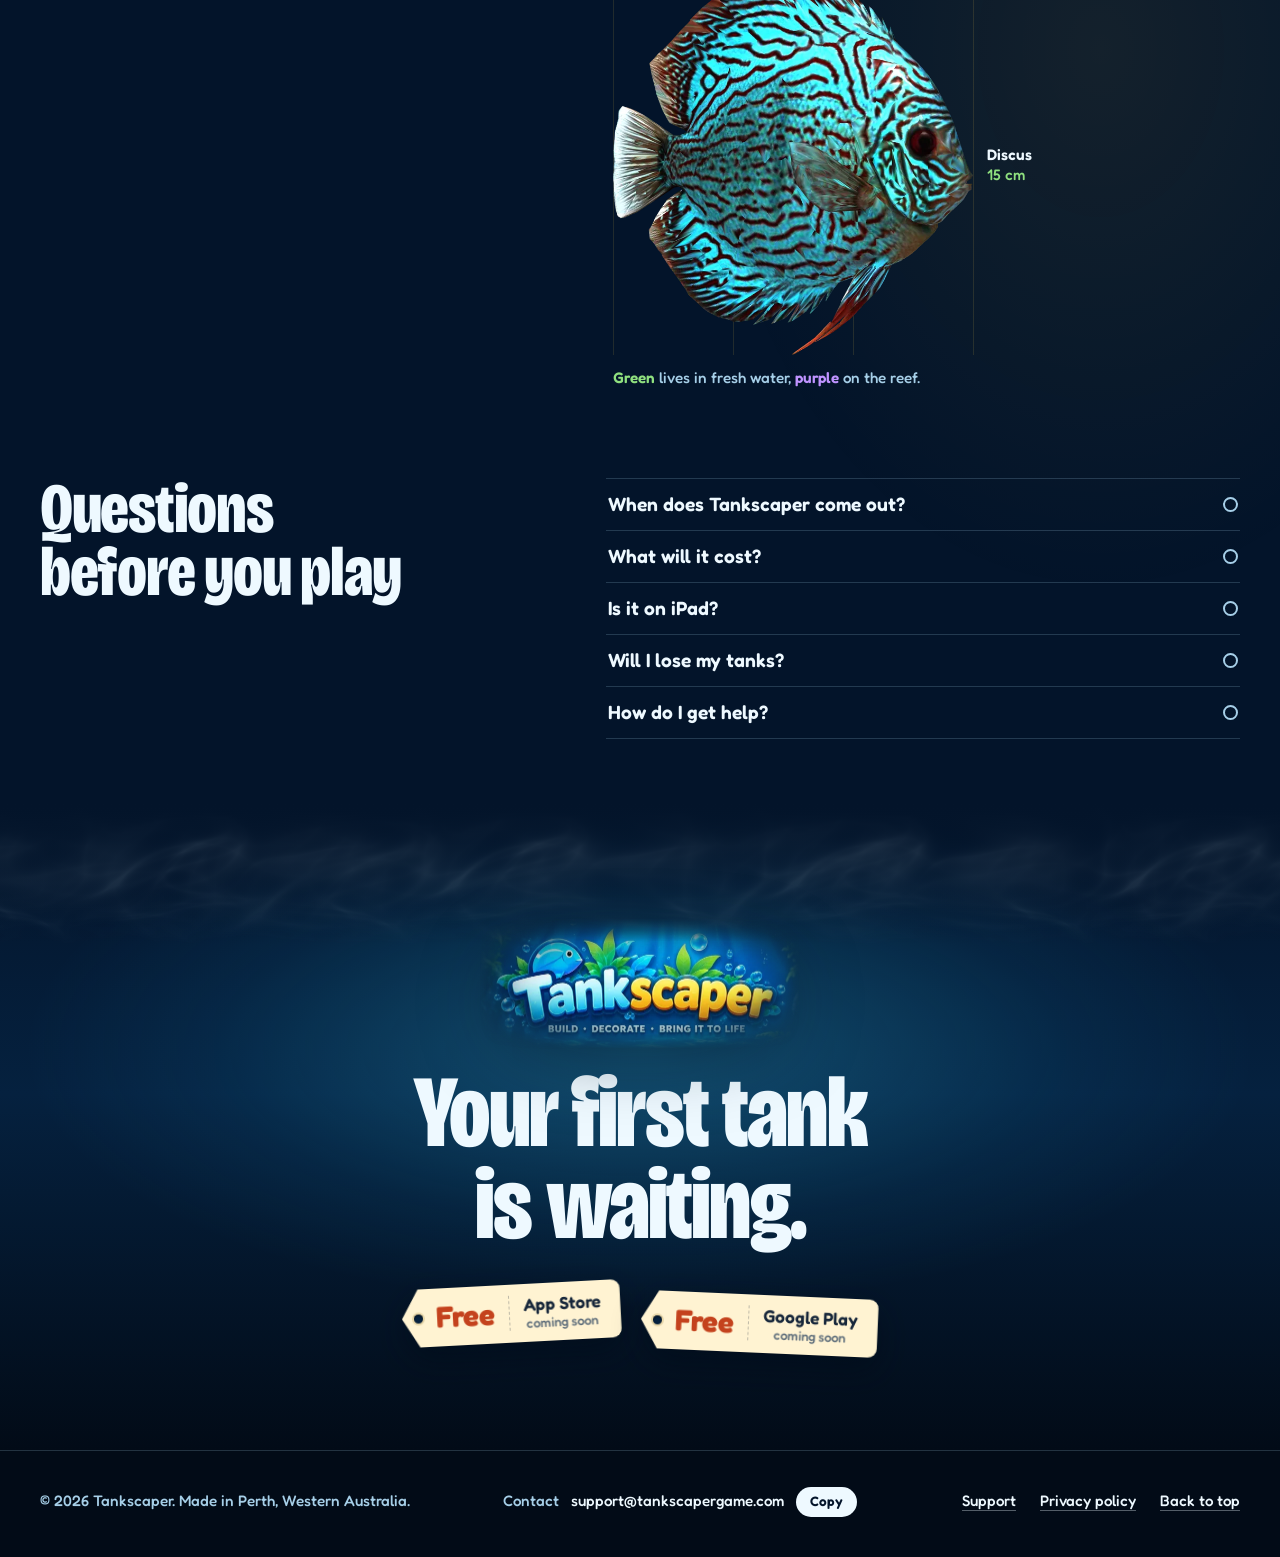
==== commit 90a1f99f: "Site v4: live planted and reef tanks, shorter page Keeps the original deep-water look and brings in " ====
--- a/index.html
+++ b/index.html
@@ -71,7 +71,7 @@
 *,*::before,*::after{box-sizing:border-box}
 body{background:var(--abyss);color:var(--foam);font:400 1.0625rem/1.6 var(--text);-webkit-font-smoothing:antialiased;-moz-osx-font-smoothing:grayscale;overflow-x:hidden}
 a,button,summary{touch-action:manipulation}
-.seg button,.copy,.belt-toggle{-webkit-tap-highlight-color:transparent}
+.seg button,.copy,.belt-toggle,.verbs button,.fan-card,.feed{-webkit-tap-highlight-color:transparent}
 h1,h2,h3,p,ul,ol,figure{margin:0}
 p{text-wrap:pretty}
 ul,ol{padding:0;list-style:none}
@@ -88,22 +88,7 @@
 
 .display{font-family:var(--display);font-weight:800;font-stretch:75%;line-height:.9;letter-spacing:-.018em;text-wrap:balance}
 
-/* ---------- shared: store buttons, free-to-play line, phones ---------- */
-.stores{display:flex;flex-wrap:wrap;gap:12px}
-.store{display:inline-flex;align-items:center;gap:12px;min-height:62px;padding:10px 22px 10px 16px;border-radius:18px;background:var(--glass);border:1px solid rgba(238,249,255,.24);box-shadow:inset 0 1px 0 rgba(238,249,255,.12),0 18px 40px -22px rgba(0,0,0,.8);-webkit-backdrop-filter:blur(14px);backdrop-filter:blur(14px)}
-.store svg{width:28px;height:28px;flex:none;fill:none;stroke:var(--foam);stroke-width:1.7;stroke-linecap:round;stroke-linejoin:round}
-.store span{display:flex;flex-direction:column;gap:1px;min-width:0}
-.store small{font:500 .78rem/1.15 var(--ui);color:var(--mist);letter-spacing:.01em}
-.store b{font:600 1.32rem/1.1 var(--ui);color:var(--foam);white-space:nowrap}
-@media (max-width:479px){
-  .stores{display:grid;grid-template-columns:repeat(2,minmax(0,1fr));width:100%}
-  .store{padding:10px 12px;gap:10px;min-height:58px}
-  .store svg{width:22px;height:22px}
-  .store small{font-size:.72rem}
-  .store b{font-size:1.1rem}
-}
-.free{display:flex;flex-wrap:wrap;align-items:center;gap:8px 12px;font:500 1rem/1.35 var(--ui);color:var(--mist)}
-.free b{font-weight:600;color:var(--gold-ink);background:var(--gold);border-radius:999px;padding:4px 12px 5px}
+/* ---------- shared: price tags, phones ---------- */
 .kind{font:500 clamp(1.05rem,1.8vw,1.3rem)/1.4 var(--ui);color:var(--mist)}
 
 .phone{--pw:min(300px,74vw);position:relative;width:var(--pw);max-width:100%;padding:calc(var(--pw) * .032);border-radius:calc(var(--pw) * .16);
@@ -189,7 +174,7 @@
   mask-composite:intersect}
 .hook{font-size:clamp(2.3rem,9.4vw,4.6rem);max-width:100%}
 .hook span{display:block}
-.hero .stores{margin-top:6px}
+
 .dive{position:absolute;z-index:1;left:0;right:0;bottom:16px;width:max-content;margin-inline:auto;display:flex;flex-direction:column;align-items:center;gap:10px;padding:8px 14px;font:500 .875rem/1 var(--ui);letter-spacing:.06em;color:var(--mist);text-decoration:none}
 .dive i{display:block;width:2px;height:44px;border-radius:2px;background:linear-gradient(180deg,var(--gold),rgba(255,213,74,0));transform-origin:50% 0;animation:cue 2.8s ease-in-out -1.2s infinite}
 @keyframes cue{0%{transform:scaleY(0);opacity:1}60%{transform:scaleY(1);opacity:1}100%{transform:scaleY(1);opacity:0}}
@@ -198,64 +183,9 @@
   .manta{top:9%}
 }
 
-/* ---------- 2. reveal ---------- */
-.reveal{position:relative;padding-block:clamp(88px,11vw,170px) clamp(72px,10vw,150px)}
-.reveal h2{font-size:clamp(3rem,10.6vw,9.5rem);line-height:.88}
-.reveal h2 span{display:block}
-.reveal-sub{margin-top:clamp(26px,3.4vw,46px);max-width:31ch;font:500 clamp(1.2rem,2.3vw,1.75rem)/1.35 var(--ui);color:var(--mist)}
-
-/* ---------- 3. feature beats ---------- */
-.beats{position:relative;overflow-x:clip;padding-block:clamp(48px,7vw,110px) clamp(96px,12vw,180px);
-  background:radial-gradient(55% 38% at 22% 42%,rgba(17,128,184,.26),rgba(17,128,184,0) 72%)}
-.beats-grid{display:grid;grid-template-columns:minmax(0,1fr);grid-template-areas:"b1" "ph" "b2" "b3";gap:clamp(56px,9vw,104px)}
-.beat{display:flex;flex-direction:column;align-items:flex-start;gap:18px;min-width:0}
-.b1{grid-area:b1}.b2{grid-area:b2}.b3{grid-area:b3}
-.beat h3{font-size:clamp(3.4rem,15vw,8rem)}
-.beat p{max-width:44ch;color:var(--mist);font-size:clamp(1.0625rem,1.35vw,1.2rem)}
-.ticks{display:flex;flex-direction:column;gap:10px;margin-top:4px}
-.ticks li{display:flex;gap:12px;align-items:baseline;font:500 1.0625rem/1.4 var(--ui);color:var(--foam)}
-.ticks li::before{content:"";flex:none;width:8px;height:8px;border-radius:50%;background:var(--gold);transform:translateY(-2px)}
-.beat-phone{grid-area:ph;position:relative;justify-self:center;isolation:isolate}
-.beat-phone::before{content:"";position:absolute;inset:-18% -14%;z-index:-1;background:radial-gradient(closest-side,rgba(52,194,238,.4),rgba(17,128,184,.16) 55%,rgba(17,128,184,0))}
-.beat-phone .phone{--pw:min(310px,76vw);transform:perspective(1600px) rotateY(-12deg) rotateX(4deg) rotate(2deg)}
-@media (min-width:1000px){
-  .beats-grid{grid-template-columns:minmax(0,5fr) minmax(0,6fr);grid-template-areas:"ph b1" "ph b2" "ph b3";column-gap:clamp(64px,7vw,128px);row-gap:0}
-  .beat{min-height:min(72svh,660px);justify-content:center;padding-block:48px}
-  .beat-phone{position:sticky;top:max(24px,calc(50svh - 390px));align-self:start}
-  .beat-phone .phone{--pw:min(340px,26vw)}
-}
-
-/* ---------- 4. the places, stacking as you scroll ---------- */
-.places{position:relative;padding-block:clamp(56px,8vw,120px) clamp(48px,7vw,96px)}
-.places-head{display:flex;flex-direction:column;gap:18px;margin-bottom:clamp(36px,5vw,72px)}
-.places-head h2{font-size:clamp(3.1rem,12vw,8rem)}
-.places-head p{max-width:46ch;color:var(--mist);font-size:clamp(1.0625rem,1.5vw,1.25rem)}
-.deck{display:flex;flex-direction:column;gap:clamp(24px,4vw,40px)}
-.place{--i:0;position:sticky;top:calc(env(safe-area-inset-top, 0px) + 14px + var(--i) * 14px);height:min(720px,calc(100svh - 56px));
-  display:flex;flex-direction:column;overflow:hidden;border-radius:clamp(26px,3vw,40px);border:1px solid rgba(255,255,255,.07);
-  background:radial-gradient(90% 60% at 70% 100%,var(--glow),transparent 70%),linear-gradient(165deg,var(--ground) 0%,var(--ground-deep) 100%);
-  box-shadow:inset 0 1px 0 rgba(255,255,255,.1),0 -24px 60px -28px rgba(0,0,0,.9)}
-.place.fresh{--accent:var(--fresh);--glow:rgba(143,224,127,.3);--ground:var(--fresh-ground);--ground-deep:var(--fresh-deep)}
-.place.reef{--i:1;--accent:var(--reef);--glow:rgba(191,147,255,.32);--ground:var(--reef-ground);--ground-deep:var(--reef-deep)}
-.place.shop{--i:2;--accent:var(--shop);--glow:rgba(255,168,87,.3);--ground:var(--shop-ground);--ground-deep:var(--shop-deep)}
-.place-copy{display:flex;flex-direction:column;align-items:flex-start;gap:14px;padding:28px 22px 0;min-width:0}
-.when{font:600 .9375rem/1 var(--ui);color:var(--accent);border:1.5px solid var(--accent);border-radius:999px;padding:7px 14px 8px}
-.place h3{font-size:clamp(2.7rem,12vw,6.5rem)}
-.place-copy p:last-child{color:var(--mist);max-width:42ch}
-.place-shot{flex:1 1 auto;min-height:0;display:flex;justify-content:center;align-items:flex-start;padding-top:24px}
-.place-shot .phone{--pw:min(270px,64vw);transform:rotate(-3deg)}
-.place.reef .place-shot .phone{transform:rotate(3deg)}
-@media (min-width:760px){
-  .place{display:grid;grid-template-columns:minmax(0,1.1fr) minmax(0,.9fr);top:calc(env(safe-area-inset-top, 0px) + 32px + var(--i) * 18px);height:min(760px,calc(100svh - 72px))}
-  .place-copy{align-self:center;gap:18px;padding:clamp(36px,5vw,72px)}
-  .place-copy p:last-child{font-size:clamp(1.0625rem,1.4vw,1.2rem)}
-  .place-shot{padding-top:clamp(40px,5vw,64px)}
-  .place-shot .phone{--pw:min(340px,32vw)}
-}
-@media (max-height:600px){
-  .place{position:relative;top:auto;height:auto}
-  .place-shot{height:440px}
-}
+/* ---------- 2 to 4: see the v4 block at the end ---------- */
+
+
 
 /* ---------- 5. the final level ---------- */
 .bigblue{position:relative;isolation:isolate;overflow:hidden;padding-block:clamp(96px,12vw,180px) clamp(150px,18vw,260px);
@@ -361,9 +291,7 @@
 .final .scene::before,.bigblue .scene::before{content:"";position:absolute;z-index:1;inset:0 0 auto;height:22%;background:linear-gradient(180deg,var(--abyss),rgba(3,20,42,0))}
 .final .ceiling{-webkit-mask-image:linear-gradient(180deg,transparent 0%,#000 30%,rgba(0,0,0,.45) 60%,transparent 100%);mask-image:linear-gradient(180deg,transparent 0%,#000 30%,rgba(0,0,0,.45) 60%,transparent 100%)}
 .final h2{font-size:clamp(3rem,11vw,7.5rem);max-width:12ch}
-.final .stores,.final .free{justify-content:center}
-.final .stores{margin-top:8px}
-@media (max-width:479px){.final .stores{max-width:420px}}
+
 
 /* ---------- 9. footer ---------- */
 .foot{background:var(--trench);border-top:1px solid var(--line);padding-block:36px 40px}
@@ -385,37 +313,9 @@
 .keyart .film{object-position:64% 42%}
 @media (max-width:899px){.keyart .film{object-position:70% 50%}}
 
-/* ---------- the store buttons catch the light now and then ---------- */
-.store{position:relative;overflow:hidden}
-.store::after{content:"";position:absolute;inset:0;pointer-events:none;background:linear-gradient(105deg,rgba(238,249,255,0) 36%,rgba(238,249,255,.2) 50%,rgba(238,249,255,0) 64%);transform:translateX(-120%)}
-@media (prefers-reduced-motion:no-preference){
-  .store::after{animation:sheen 7.5s ease-in-out 2.6s infinite}
-  .store+.store::after{animation-delay:2.95s}
-  .live.is-off .store::after{animation-play-state:paused}
-}
-@keyframes sheen{0%,74%{transform:translateX(-120%)}100%{transform:translateX(120%)}}
-
-/* ---------- 2b. the living tank ---------- */
-.alive{position:relative;overflow-x:clip;padding-block:clamp(24px,4vw,64px) clamp(80px,10vw,150px)}
-.alive-grid{display:grid;grid-template-columns:minmax(0,1fr);gap:clamp(30px,4vw,60px);align-items:center}
-.alive-copy{display:flex;flex-direction:column;align-items:flex-start;gap:20px;min-width:0}
-.alive h2{font-size:clamp(3rem,11vw,7rem)}
-.alive-copy p{max-width:40ch;color:var(--mist);font-size:clamp(1.0625rem,1.4vw,1.2rem)}
-.seg{display:inline-flex;gap:4px;padding:4px;margin-top:6px;border-radius:999px;background:var(--glass);border:1px solid var(--line)}
-.seg button{min-height:44px;font:600 1rem/1 var(--ui);color:var(--mist);background:none;border:0;border-radius:999px;padding:12px 18px 13px;cursor:pointer;transition:background .2s ease,color .2s ease,transform .16s var(--ease-out)}
-.seg button:active{transform:scale(.97)}
-@media (hover:hover) and (pointer:fine){.seg button:hover{color:var(--foam)}}
-.seg button[aria-pressed="true"]{background:var(--gold);color:var(--gold-ink)}
-.window{position:relative;isolation:isolate;min-width:0;--spill:rgba(52,194,238,.34)}
-.window.reef-on{--spill:rgba(191,147,255,.36)}
-.window::before{content:"";position:absolute;inset:10% -5% -9%;z-index:-1;border-radius:50%;background:radial-gradient(closest-side,var(--spill),rgba(17,128,184,0));transition:background .7s ease}
-.glass{position:relative;aspect-ratio:96/69;max-width:100%;overflow:hidden;border-radius:clamp(18px,2.4vw,32px);background:var(--bezel);border:1px solid rgba(238,249,255,.14);box-shadow:inset 0 1px 0 rgba(255,255,255,.08),0 50px 90px -42px rgba(0,0,0,.95)}
-.layer{position:absolute;inset:0;opacity:0;transition:opacity .7s ease}
-.layer.show{opacity:1}
-.layer img{position:absolute;inset:0;width:100%;height:100%;object-fit:cover}
-.layer .film{transition-duration:.6s}
-.window figcaption{margin-top:14px;font:500 .9375rem/1.35 var(--ui);color:var(--mist)}
-@media (min-width:1000px){.alive-grid{grid-template-columns:minmax(0,5fr) minmax(0,7fr)}}
+
+
+
 
 /* the phone beside the three beats shows a different screen for each */
 .phone .screens{position:relative;aspect-ratio:9/19.5;overflow:hidden;border-radius:calc(var(--pw) * .13);background:var(--deep)}
@@ -467,35 +367,237 @@
 /* ---------- the hero comes up through the water as the page opens ---------- */
 @media (prefers-reduced-motion:no-preference){
   .hero-copy>.logo{animation:surface-logo 1.25s cubic-bezier(.16,.84,.3,1) .1s both}
-  .hook span,.hero-copy>.kind,.hero-copy>.stores,.hero-copy>.free{animation:surface .9s cubic-bezier(.16,.84,.3,1) both}
+  .hook span,.hero-copy>.kind,.hero-copy>.tags{animation:surface .9s cubic-bezier(.16,.84,.3,1) both}
   .hook span{animation-delay:.42s}
   .hook span+span{animation-delay:.58s}
   .hero-copy>.kind{animation-delay:.78s}
-  .hero-copy>.stores{animation-delay:.9s}
-  .hero-copy>.free{animation-delay:1.02s}
+  .hero-copy>.tags{animation-delay:.9s}
   .dive{animation:fade-in 1s ease 1.5s both}
 }
 @keyframes surface{from{opacity:0;transform:translateY(34px)}to{opacity:1;transform:none}}
 @keyframes surface-logo{from{opacity:0;transform:translateY(26px) scale(1.07);filter:blur(12px) drop-shadow(0 18px 34px rgba(2,12,25,.45))}to{opacity:1;transform:none;filter:blur(0) drop-shadow(0 18px 34px rgba(2,12,25,.45))}}
 @keyframes fade-in{from{opacity:0}to{opacity:1}}
-
-/* ---------- scroll reveals: driven by scroll position, visible at rest, off for reduced motion ---------- */
+/* ================= v4: the pieces brought over from the new design, and the page made shorter ================= */
+
+/* Price tags: a fish shop marks a tank with a swing tag on a thread, and the price is the point. */
+.tags{display:flex;flex-wrap:wrap;gap:14px 20px;padding:20px 0 0 6px}
+.ptag{--tilt:-3deg;--paper:#fff3d2;position:relative;isolation:isolate;display:flex;align-items:center;gap:14px;min-height:58px;padding:9px 20px 10px 34px;color:#16263a;
+  transform:rotate(var(--tilt));transform-origin:8px 50%;filter:drop-shadow(0 12px 16px rgba(0,8,20,.45));transition:transform .5s var(--ease-out)}
+.ptag+.ptag{--tilt:2.5deg}
+.ptag::before{content:"";position:absolute;inset:0;z-index:-1;background:var(--paper);border-radius:0 9px 9px 0;clip-path:polygon(17px 0,100% 0,100% 100%,17px 100%,0 50%)}
+.ptag::after{content:"";position:absolute;left:12px;top:50%;width:9px;height:9px;margin-top:-4.5px;border-radius:50%;background:var(--deep);box-shadow:inset 0 1px 2px rgba(0,0,0,.6),0 0 0 2px #e7d6a8}
+.ptag-price{font:700 1.85rem/1 var(--ui);color:#c4421d;letter-spacing:-.01em}
+.ptag-where{display:flex;flex-direction:column;gap:2px;padding-left:14px;border-left:1.5px dashed rgba(22,38,58,.28)}
+.ptag-where b{font:600 1.08rem/1.1 var(--ui);white-space:nowrap}
+.ptag-where small{font:500 .82rem/1.1 var(--ui);color:#5a6a78}
+@media (hover:hover) and (pointer:fine){.ptag:hover{transform:rotate(calc(var(--tilt) * -1.4))}}
+@media (max-width:479px){
+  .tags{flex-direction:column;align-items:flex-start;gap:10px}
+  .ptag+.ptag{margin-left:22px}
+  .final .tags{align-items:center}
+  .final .ptag+.ptag{margin-left:0}
+}
+
+/* ---------- 2. the reveal, with the shoal of 81 that scatters from a tap ---------- */
+.reveal{position:relative;padding-block:clamp(72px,9vw,150px) clamp(36px,5vw,90px)}
+.reveal-grid{display:grid;grid-template-columns:minmax(0,1fr);gap:clamp(18px,3vw,40px);align-items:center}
+.reveal h2{font-size:clamp(3rem,10.6vw,8rem);line-height:.88}
+.reveal h2 span{display:block}
+.shoalbox{min-width:0}
+.shoal{display:block;width:100%;aspect-ratio:5/3;touch-action:manipulation;cursor:pointer}
+.shoalbox figcaption{margin-top:6px;max-width:42ch;font:500 clamp(1.05rem,1.6vw,1.3rem)/1.4 var(--ui);color:var(--mist)}
+.k{font-weight:600}
+.fw,.k.fw{color:var(--fresh)}
+.rf,.k.rf{color:var(--reef)}
+@media (prefers-reduced-motion:reduce){.tap-note{display:none}}
+@media (min-width:1000px){
+  .reveal-grid{grid-template-columns:minmax(0,6fr) minmax(0,5fr)}
+  .reveal h2{font-size:clamp(3rem,7.2vw,7.6rem)}
+}
+
+/* ---------- 2b. the living tank: the game's own fish, live; or the reef clip ---------- */
+.alive{position:relative;overflow-x:clip;padding-block:clamp(36px,5vw,90px) clamp(56px,7vw,110px)}
+.alive-grid{display:grid;grid-template-columns:minmax(0,1fr);gap:clamp(22px,4vw,56px);align-items:center}
+.alive-copy{display:flex;flex-direction:column;align-items:flex-start;gap:16px;min-width:0}
+.alive h2{font-size:clamp(2.8rem,10vw,6.5rem)}
+.alive-copy p{max-width:40ch;color:var(--mist);font-size:clamp(1.0625rem,1.35vw,1.2rem)}
+.seg{display:inline-flex;gap:4px;padding:4px;margin-top:4px;border-radius:999px;background:var(--glass);border:1px solid var(--line)}
+.seg button{min-height:44px;font:600 1rem/1 var(--ui);color:var(--mist);background:none;border:0;border-radius:999px;padding:12px 18px 13px;cursor:pointer;transition:background .2s ease,color .2s ease,transform .16s var(--ease-out)}
+.seg button:active{transform:scale(.97)}
+@media (hover:hover) and (pointer:fine){.seg button:hover{color:var(--foam)}}
+.seg button[aria-pressed="true"]{background:var(--gold);color:var(--gold-ink)}
+.window{position:relative;isolation:isolate;min-width:0;--spill:rgba(52,194,238,.34)}
+.window.reef-on{--spill:rgba(191,147,255,.36)}
+.window::before{content:"";position:absolute;inset:10% -5% -9%;z-index:-1;border-radius:50%;background:radial-gradient(closest-side,var(--spill),rgba(17,128,184,0));transition:background .7s ease}
+.glass{position:relative;aspect-ratio:3/2;max-width:100%;overflow:hidden;overflow:clip;border-radius:clamp(18px,2.4vw,32px);background:var(--bezel);border:1px solid rgba(238,249,255,.14);box-shadow:inset 0 1px 0 rgba(255,255,255,.08),0 50px 90px -42px rgba(0,0,0,.95)}
+.layer{position:absolute;inset:0;opacity:0;visibility:hidden;transition:opacity .7s ease,visibility 0s linear .7s}
+.layer.show{opacity:1;visibility:visible;transition:opacity .7s ease}
+.layer>img{position:absolute;inset:0;width:100%;height:100%;object-fit:cover}
+.layer .film{transition-duration:.6s}
+.livetank{position:absolute;inset:0}
+.livetank>img{position:absolute;inset:0;width:100%;height:100%;max-width:none;object-fit:cover}
+.tank__live{position:absolute;inset:0;opacity:0;transition:opacity .9s var(--ease-out);cursor:pointer;touch-action:manipulation;-webkit-tap-highlight-color:transparent}
+.tank__live>img,.tank__live>canvas{position:absolute;inset:0;display:block;width:100%;height:100%;max-width:none}
+.tank__live>img{object-fit:cover}
+.livetank.is-live>.tank__live{opacity:1}
+/* a pinch of flakes: the food tin's lid is the button's icon */
+.feed{position:absolute;left:12px;bottom:12px;z-index:2;display:inline-flex;align-items:center;gap:9px;min-height:44px;padding:8px 16px 9px 9px;border-radius:999px;cursor:pointer;
+  font:600 .95rem/1 var(--ui);color:var(--foam);background:rgba(3,20,42,.62);border:1px solid rgba(238,249,255,.22);-webkit-backdrop-filter:blur(10px);backdrop-filter:blur(10px);transition:transform .16s var(--ease-out),background .2s ease}
+.feed span{width:26px;height:26px;border-radius:50%;background:
+  radial-gradient(circle at 34% 38%,#c4421d 0 2px,transparent 2.5px),radial-gradient(circle at 62% 32%,#f0a23a 0 1.6px,transparent 2px),radial-gradient(circle at 54% 64%,#7bbf4a 0 1.8px,transparent 2.3px),radial-gradient(circle at 30% 66%,#f0a23a 0 1.4px,transparent 1.9px),
+  radial-gradient(circle,#ffe7a8 0 58%,var(--gold) 60% 100%);box-shadow:inset 0 0 0 2px rgba(59,42,0,.25)}
+.feed:active{transform:scale(.96)}
+@media (hover:hover) and (pointer:fine){.feed:hover{background:rgba(3,20,42,.82)}}
+.feed.dropped span{animation:shake .5s ease}
+@keyframes shake{30%{transform:rotate(-18deg)}60%{transform:rotate(12deg)}}
+.tank-pause{position:absolute;right:12px;bottom:12px;z-index:2;display:grid;place-items:center;width:44px;height:44px;border-radius:50%;cursor:pointer;color:var(--foam);background:rgba(3,20,42,.62);border:1px solid rgba(238,249,255,.22);-webkit-backdrop-filter:blur(10px);backdrop-filter:blur(10px)}
+.tank-pause svg{width:14px;height:14px;fill:currentColor}
+.window figcaption{margin-top:14px;font:500 .9375rem/1.35 var(--ui);color:var(--mist)}
+@media (min-width:1000px){.alive-grid{grid-template-columns:minmax(0,5fr) minmax(0,7fr)}}
+
+/* ---------- 3. how it plays: three words, one phone. The words are the switch. ---------- */
+.beats{position:relative;overflow-x:clip;padding-block:clamp(40px,6vw,100px);
+  background:radial-gradient(55% 38% at 72% 50%,rgba(17,128,184,.26),rgba(17,128,184,0) 72%)}
+.beats-grid{display:grid;grid-template-columns:minmax(0,1fr);gap:clamp(26px,4vw,56px);align-items:center}
+.verbs-col{min-width:0}
+.verbs{display:flex;flex-direction:column;align-items:flex-start}
+.verbs button{position:relative;font-size:clamp(2.6rem,11.4vw,6.4rem);color:rgba(238,249,255,.2);background:none;border:0;border-radius:6px;padding:2px 0 12px;margin:0;cursor:pointer;text-align:left;transition:color .35s ease}
+.verbs button[aria-selected="true"]{color:var(--foam)}
+.verbs button i{position:absolute;left:0;bottom:5px;width:100%;height:4px;border-radius:2px;background:var(--gold);transform:scaleX(0);transform-origin:0 50%;transition:transform .35s var(--ease-out)}
+.verbs button[aria-selected="true"] i{transform:scaleX(1)}
 @media (prefers-reduced-motion:no-preference){
-  @supports (animation-timeline:view()){
-    .reveal h2 span{animation:light-up linear forwards;animation-timeline:view();animation-range:entry 0% cover 42%}
-    .rise{animation:rise linear forwards;animation-timeline:view();animation-range:entry 0% entry 80%}
-    .beats{view-timeline:--beats block}
-    .beat-phone .phone{animation:turn linear both;animation-timeline:--beats;animation-range:cover 5% cover 95%}
-    .levels{view-timeline:--levels block}
-    .levels::before{transform-origin:50% 0;animation:draw linear both;animation-timeline:--levels;animation-range:cover 14% cover 64%}
-    .lv .star{animation:pop linear both;animation-timeline:view();animation-range:entry 5% entry 95%}
-  }
-}
+  .beats.cycling .verbs button[aria-selected="true"] i{animation:tide var(--cycle,5200ms) linear both}
+  .beats.cycling.is-off .verbs button i,.beats.cycling.is-held .verbs button i{animation-play-state:paused}
+}
+@keyframes tide{from{transform:scaleX(0)}to{transform:scaleX(1)}}
+@media (hover:hover) and (pointer:fine){.verbs button[aria-selected="false"]:hover{color:rgba(238,249,255,.5)}}
+.verb-copy{display:grid;margin-top:14px}
+.verb-copy p{grid-area:1/1;max-width:44ch;color:var(--mist);font-size:clamp(1.0625rem,1.35vw,1.2rem)}
+.verb-copy p[data-off]{visibility:hidden}
+.beat-phone{position:relative;justify-self:center;isolation:isolate}
+.beat-phone::before{content:"";position:absolute;inset:-18% -14%;z-index:-1;background:radial-gradient(closest-side,rgba(52,194,238,.4),rgba(17,128,184,.16) 55%,rgba(17,128,184,0))}
+.beat-phone .phone{--pw:min(236px,58vw);transform:perspective(1600px) rotateY(-10deg) rotateX(3deg) rotate(2deg)}
+@media (min-width:1000px){
+  .beats-grid{grid-template-columns:minmax(0,7fr) minmax(0,5fr)}
+  .beat-phone .phone{--pw:min(330px,25vw)}
+}
+
+/* ---------- 4. the places: a hand of three phones. Tap one at the back to bring it to the front. ---------- */
+.places{position:relative;overflow-x:clip;padding-block:clamp(48px,7vw,110px);--glow:rgba(143,224,127,.16)}
+.places[data-place="reef"]{--glow:rgba(191,147,255,.2)}
+.places[data-place="shop"]{--glow:rgba(255,168,87,.17)}
+.places::before{content:"";position:absolute;inset:0;z-index:-1;background:radial-gradient(60% 42% at 50% 60%,var(--glow),transparent 72%);transition:opacity .6s}
+.places-grid{display:grid;grid-template-columns:minmax(0,1fr);gap:clamp(22px,4vw,48px);align-items:center}
+.places-head{display:flex;flex-direction:column;gap:14px}
+.places-head h2{font-size:clamp(2.8rem,11vw,7rem)}
+.places-head p{max-width:46ch;color:var(--mist);font-size:clamp(1.0625rem,1.5vw,1.25rem)}
+.fan{--pw:min(208px,53vw);position:relative;height:calc(var(--pw) * 2.23 + 24px);margin-top:6px}
+.fan-card{position:absolute;left:50%;top:12px;padding:0;margin:0;border:0;border-radius:calc(var(--pw) * .16);background:none;cursor:pointer;
+  transform:translateX(-50%) var(--at,translateX(0));transition:transform .65s var(--ease-out),filter .65s ease;z-index:var(--z,1)}
+.fan .phone{--pw:inherit;display:block}
+.fan-card[data-slot="0"]{--z:3;--at:translateX(0)}
+.fan-card[data-slot="1"]{--z:2;--at:translateX(-40%) rotate(-9deg) scale(.84);filter:brightness(.5) saturate(.8)}
+.fan-card[data-slot="2"]{--z:1;--at:translateX(40%) rotate(9deg) scale(.84);filter:brightness(.5) saturate(.8)}
+@media (hover:hover) and (pointer:fine){.fan-card[data-slot="1"]:hover,.fan-card[data-slot="2"]:hover{filter:brightness(.72)}}
+.fan-card:focus-visible{outline-offset:6px}
+.place-copies{display:grid}
+.place-copy{grid-area:1/1;display:flex;flex-direction:column;align-items:flex-start;gap:12px;min-width:0}
+.place-copy[data-off]{visibility:hidden}
+.place-copy.fresh{--accent:var(--fresh)}.place-copy.reef{--accent:var(--reef)}.place-copy.shop{--accent:var(--shop)}
+.place-copy h3{font-size:clamp(2.4rem,9vw,4.8rem);color:var(--accent)}
+.place-copy>p:last-child{max-width:44ch;color:var(--mist)}
+.when{display:flex;align-items:center;gap:10px;font:600 1rem/1 var(--ui);color:var(--foam)}
+.lvstar{position:relative;display:grid;place-items:center;flex:none;width:38px;height:38px}
+.lvstar svg{position:absolute;inset:0;width:100%;height:100%;fill:var(--gold);stroke:var(--gold);stroke-width:9;stroke-linejoin:round;overflow:visible}
+.lvstar b{position:relative;padding-top:4px;font:700 .9rem/1 var(--ui);color:var(--gold-ink)}
+@media (min-width:1000px){
+  .places-grid{grid-template-columns:minmax(0,6fr) minmax(0,5fr);grid-template-areas:"head head" "fan copy";row-gap:clamp(28px,3vw,48px)}
+  .places-head{grid-area:head}
+  .fan{grid-area:fan;--pw:min(290px,21vw)}
+  .place-copies{grid-area:copy}
+}
+
+/* ---------- 4b. the regulars: the moving list carries it, without a phone ---------- */
+.regulars{padding-block:clamp(48px,7vw,110px) clamp(44px,6vw,96px)}
+.reg-head{grid-template-columns:minmax(0,1fr)!important;margin-bottom:clamp(28px,4vw,56px)}
+
+/* ---------- 5. The Big Blue: a smaller phone ---------- */
+.bigblue{padding-block:clamp(64px,9vw,150px) clamp(96px,13vw,210px)}
+.bb-phone .phone{--pw:min(232px,58vw)}
+@media (min-width:1000px){.bb-phone .phone{--pw:min(320px,24vw)}}
+
+/* ---------- 6. the levels: a list on a wide page, a swipe track on a phone ---------- */
+.journey{padding-block:clamp(56px,8vw,140px)}
+.swipe-hint{font:500 .9375rem/1.3 var(--ui);color:var(--gold)}
+@media (max-width:999px){
+  .levels{flex-direction:row;overflow-x:auto;scroll-snap-type:x mandatory;overscroll-behavior-x:contain;scrollbar-width:none;
+    margin-inline:calc(-1 * max(16px, env(safe-area-inset-left, 0px))) calc(-1 * max(16px, env(safe-area-inset-right, 0px)));padding:0 max(16px, env(safe-area-inset-right, 0px)) 6px max(16px, env(safe-area-inset-left, 0px));scroll-padding-inline:max(16px, env(safe-area-inset-left, 0px))}
+  .levels::-webkit-scrollbar{display:none}
+  .levels::before{display:none}
+  .lv{flex:0 0 min(60vw,250px);grid-template-columns:none;grid-template-rows:84px auto;justify-items:start;align-items:start;gap:10px;padding:0 20px 0 0;scroll-snap-align:start}
+  .lv::after{content:"";position:absolute;left:62px;right:-2px;top:41px;height:2px;background:linear-gradient(90deg,rgba(52,194,238,.8),rgba(255,213,74,.8))}
+  .lv:last-child::after{display:none}
+  .lv .star{align-self:center;justify-self:start;margin-left:0}
+  .lv.finale,.lv.beyond{margin-top:0}
+  .lv.finale::before,.lv.beyond::before{display:none}
+  .lv.finale::after{background:repeating-linear-gradient(90deg,var(--gold) 0 6px,transparent 6px 12px)}
+  .lv p{font-size:1rem}
+  .journey-grid{gap:28px}
+}
+@media (min-width:1000px){.swipe-hint{display:none}}
+
+/* ---------- 7. made in Perth: six of the 81 at their real size, then the questions ---------- */
+.maker{padding-block:clamp(56px,8vw,130px) clamp(40px,5vw,90px)}
+.maker-grid{display:grid;grid-template-columns:minmax(0,1fr);gap:clamp(26px,4vw,56px);align-items:start}
+.maker-copy{display:flex;flex-direction:column;gap:18px;min-width:0;max-width:none}
+.maker h2{font-size:clamp(2.8rem,10vw,6rem)}
+.maker-copy p{max-width:46ch;color:var(--mist);font-size:clamp(1.0625rem,1.4vw,1.2rem)}
+.sizes{--cm:12.5px;min-width:0}
+.ruler{position:relative;height:34px;width:calc(15 * var(--cm) + 2px);
+  background:repeating-linear-gradient(90deg,var(--gold) 0 2px,transparent 2px calc(5 * var(--cm))) 0 100% / 100% 14px no-repeat,
+    repeating-linear-gradient(90deg,rgba(255,213,74,.55) 0 1px,transparent 1px var(--cm)) 0 100% / 100% 7px no-repeat}
+.ruler::after{content:"";position:absolute;left:0;right:0;bottom:0;height:2px;background:var(--gold)}
+.ruler span{position:absolute;top:0;left:calc(var(--at) * var(--cm));transform:translateX(-50%);font:600 .8rem/1.2 var(--ui);color:var(--gold);white-space:nowrap}
+.ruler span:first-child{transform:none}
+.ruler span.cm{transform:translateX(-30%)}
+.fishes{display:grid;gap:8px;padding-top:10px;
+  background:repeating-linear-gradient(90deg,rgba(255,213,74,.12) 0 1px,transparent 1px calc(5 * var(--cm))) 0 0 / calc(15 * var(--cm) + 1px) 100% no-repeat}
+.fish{display:grid;grid-template-columns:calc(15 * var(--cm)) minmax(0,1fr);column-gap:14px;align-items:center}
+.fish-pic{width:calc(var(--len) * var(--cm));height:auto;transform-origin:65% 50%;cursor:pointer}
+.fish-pic.is-swim{animation:flick .7s cubic-bezier(.3,.7,.4,1)}
+@keyframes flick{30%{transform:translateX(5px) skewX(-7deg)}60%{transform:translateX(-3px) skewX(4deg)}}
+.fish p{font:500 .95rem/1.3 var(--ui);color:var(--mist)}
+.fish p b{display:block;font-weight:600;color:var(--foam)}
+.sizes figcaption{margin-top:12px;font:500 .95rem/1.4 var(--ui);color:var(--mist)}
+@media (min-width:600px){.sizes{--cm:20px}}
+@media (min-width:1000px){.maker-grid{grid-template-columns:minmax(0,5fr) minmax(0,6fr)}.sizes{--cm:24px}.fishes{gap:12px}}
+
+/* the questions: each answer opens under its question; the marker is a bubble that fills and lifts */
+.ask{display:grid;grid-template-columns:minmax(0,1fr);gap:clamp(16px,3vw,40px);margin-top:clamp(52px,7vw,110px)}
+.ask h2{font-size:clamp(2.2rem,7.5vw,4.4rem);max-width:12ch}
+.faq{display:flex;flex-direction:column;border-top:1px solid var(--line);min-width:0}
+.faq details{border-bottom:1px solid var(--line)}
+.faq summary{list-style:none;display:flex;align-items:center;justify-content:space-between;gap:16px;min-height:48px;padding:13px 2px;cursor:pointer;font:600 clamp(1.05rem,1.5vw,1.2rem)/1.3 var(--ui);color:var(--foam)}
+.faq summary::-webkit-details-marker{display:none}
+.faq summary::after{content:"";flex:none;width:15px;height:15px;border-radius:50%;border:2px solid var(--mist);transition:background .25s ease,border-color .25s ease,transform .4s var(--ease-out)}
+.faq details[open] summary::after{background:var(--gold);border-color:var(--gold);transform:translateY(-5px) scale(.78)}
+@media (hover:hover) and (pointer:fine){.faq summary:hover::after{border-color:var(--foam)}}
+.faq p{padding:0 2px 16px;max-width:56ch;color:var(--mist)}
+.faq a{color:var(--foam);text-underline-offset:3px}
+@media (min-width:1000px){.ask{grid-template-columns:minmax(0,5fr) minmax(0,6fr)}}
+
+/* ---------- 8. the last call: shorter ---------- */
+.final{padding-block:clamp(64px,9vw,140px) clamp(64px,8vw,130px)}
+.final-inner{gap:18px}
+.final-logo{width:min(320px,72%)}
+.final h2{font-size:clamp(2.8rem,10vw,6.4rem)}
+.final .tags{justify-content:center;padding-left:0}
+.bb-when.when{flex-wrap:nowrap;font:500 1.0625rem/1.3 var(--ui);color:var(--mist)}
+
+
+/* ---------- one scroll moment: the four lines of the reveal light up as they come in ---------- */
+@media (prefers-reduced-motion:no-preference){@supports (animation-timeline:view()){.reveal h2 span{animation:light-up linear forwards;animation-timeline:view();animation-range:entry 0% cover 42%}}}
 @keyframes light-up{from{color:rgba(238,249,255,.13);transform:translateY(.12em)}to{color:var(--foam);transform:none}}
-@keyframes rise{from{opacity:0;transform:translateY(44px)}to{opacity:1;transform:none}}
-@keyframes draw{from{transform:scaleY(0)}to{transform:none}}
-@keyframes pop{from{transform:scale(.25) rotate(-70deg)}to{transform:none}}
-@keyframes turn{from{transform:perspective(1600px) rotateY(-20deg) rotateX(6deg) rotate(4deg)}to{transform:perspective(1600px) rotateY(10deg) rotateX(-2deg) rotate(-2deg)}}
 </style>
 </head>
 <body>
@@ -503,8 +605,7 @@
 
 <svg class="defs" aria-hidden="true" focusable="false">
   <symbol id="star" viewBox="0 0 100 100"><path d="M50 7L63.5 34.4 93.7 38.8 71.9 60.1 77 90.2 50 76 23 90.2 28.1 60.1 6.3 38.8 36.5 34.4Z"/></symbol>
-  <symbol id="ic-phone" viewBox="0 0 24 24"><rect x="6.5" y="2.5" width="11" height="19" rx="2.8"/><path d="M10.5 18.3h3"/></symbol>
-</svg>
+  </svg>
 
 <header class="hero live has-art" id="top">
   <div class="scene" aria-hidden="true">
@@ -542,47 +643,54 @@
       <h1 class="logo"><img src="img/logo.webp" alt="Tankscaper" width="640" height="263" fetchpriority="high" decoding="async"></h1>
       <p class="hook display"><span>Start with one old tank.</span> <span>Build up to a whale.</span></p>
       <p class="kind">A 3D aquarium tycoon game for iPhone and Android.</p>
-      <ul class="stores">
-        <li class="store"><svg aria-hidden="true"><use href="#ic-phone"/></svg><span><small>Coming soon to the</small><b>App Store</b></span></li>
-        <li class="store"><svg aria-hidden="true"><use href="#ic-phone"/></svg><span><small>Coming soon on</small><b>Google Play</b></span></li>
+      <ul class="tags" aria-label="Where to get it">
+        <li class="ptag"><span class="ptag-price">Free</span><span class="ptag-where"><b>App Store</b><small>coming soon</small></span></li>
+        <li class="ptag"><span class="ptag-price">Free</span><span class="ptag-where"><b>Google Play</b><small>coming soon</small></span></li>
       </ul>
-      <p class="free"><b>Free to play.</b></p>
     </div>
   </div>
   <a class="dive" href="#reveal"><span>Dive in</span><i aria-hidden="true"></i></a>
 </header>
 
 <main>
-  <section class="reveal" id="reveal" aria-label="What's in the game">
-    <div class="wrap">
-      <h2 class="display"><span>Real rock.</span> <span>Real wood.</span> <span>Real plants.</span> <span>81 real species.</span></h2>
-      <p class="reveal-sub rise">42 freshwater and 39 reef species, in tanks from 30&nbsp;cm to 300&nbsp;cm.</p>
+  <section class="reveal live" id="reveal" aria-labelledby="reveal-title">
+    <div class="wrap reveal-grid">
+      <h2 class="display" id="reveal-title"><span>Real rock.</span> <span>Real wood.</span> <span>Real plants.</span> <span>81 real species.</span></h2>
+      <figure class="shoalbox">
+        <canvas class="shoal" role="img" aria-label="A shoal of 81 fish, one for each species: 42 freshwater and 39 reef"></canvas>
+        <figcaption><span class="k fw">42 freshwater</span> and <span class="k rf">39 reef</span> species, one fish for each, in tanks from 30&nbsp;cm to 300&nbsp;cm.<span class="tap-note"> Tap the shoal.</span></figcaption>
+      </figure>
     </div>
   </section>
 
   <section class="alive live" id="alive" aria-labelledby="alive-title">
     <div class="wrap alive-grid">
       <div class="alive-copy">
-        <h2 class="display rise" id="alive-title">And all of it moves.</h2>
-        <p>Stem plants bend from the base and the wave runs up to the tip, then on across the tank. Floating plants trail their roots. Pothos and monstera grow out of the top.</p>
-        <p>In the reef, sea fans, soft corals and branching corals all move with the flow.</p>
+        <h2 class="display" id="alive-title">And all of it moves.</h2>
+        <p>Stems bend from the base and the wave runs up to the tip. Floating plants trail their roots. In the reef, sea fans and soft corals sway with the flow.</p>
         <div class="seg" role="group" aria-label="Tank to watch">
-          <button type="button" id="watch-fresh" data-tank="fresh" aria-pressed="true">Planted tank</button>
-          <button type="button" id="watch-reef" data-tank="reef" aria-pressed="false">Reef tank</button>
+          <button type="button" id="watch-fresh" data-view="fresh" aria-pressed="true">Planted tank</button>
+          <button type="button" id="watch-reef" data-view="reef" aria-pressed="false">Reef tank</button>
         </div>
       </div>
       <figure class="window">
         <div class="glass">
-          <div class="layer show" data-tank="fresh" data-cap="A 90 cm planted tank, recorded in the game.">
-            <img src="img/tank-poster.webp" alt="A planted tank in the game: red and green stem plants, Amazon swords and spider wood, floating plants trailing roots, pothos and monstera growing out of the top, and guppies and tetras swimming through" width="960" height="690" loading="lazy" decoding="async">
-            <video class="film" muted loop playsinline disablepictureinpicture preload="none" tabindex="-1" aria-hidden="true" data-src="vid/tank.mp4" data-anim="img/tank-anim.webp"></video>
+          <div class="layer show" data-view="fresh" data-cap="The game's own fish, live. Tap the water to feed them." data-cap-still="A planted tank built in the game.">
+            <div class="livetank" data-tank="tank/" data-tank-back="img/hero-still.webp" data-tank-h="54" data-tank-fog="#1e4d57">
+              <img src="img/hero-poster-1600.webp" srcset="img/hero-poster-1600.webp 1600w, img/hero-poster.webp 2240w" sizes="(max-width: 999px) 100vw, 58vw" alt="A planted tank built in the game: a shoal of cardinal tetras over a green carpet, with guppies, discus, angelfish and a pair of rams among stem plants and wood" width="1600" height="900" loading="lazy" decoding="async">
+            </div>
+            <button class="feed" type="button" data-tank-feed hidden><span aria-hidden="true"></span>Drop food</button>
+            <button class="tank-pause" type="button" data-tank-pause hidden aria-label="Pause the live tank"></button>
           </div>
-          <div class="layer" data-tank="reef" data-cap="A 60 cm nano reef, recorded in the game.">
-            <img src="img/reef-poster.webp" alt="A nano reef in the game: live rock with sea fans, branching corals, a purple anemone, a toadstool coral and zoanthids on white sand, with two clownfish and a yellow goby" width="960" height="690" loading="lazy" decoding="async">
-            <video class="film" muted loop playsinline disablepictureinpicture preload="none" tabindex="-1" aria-hidden="true" data-src="vid/reef.mp4" data-anim="img/reef-anim.webp"></video>
+          <div class="layer" data-view="reef" data-cap="The game's own reef fish, live. Tap the water to feed them." data-cap-still="A reef tank built in the game.">
+            <div class="livetank" data-tank="tank/" data-held data-tank-back="img/reef-still.webp" data-tank-h="50" data-tank-fog="#0b3a63" data-tank-opts='{"cast":["clown","damsel","bluetang","yellowtang","flameangel","gramma","firefish","banggai","mandarin"],"glow":0.55,"floor":0.22}'>
+              <img src="img/reef-poster.webp" alt="A reef tank built in the game: live rock covered in corals on white sand, with clownfish, a blue tang, a yellow tang, a flame angelfish and a shoal of damsels" width="1332" height="888" loading="lazy" decoding="async">
+            </div>
+            <button class="feed" type="button" data-tank-feed hidden><span aria-hidden="true"></span>Drop food</button>
+            <button class="tank-pause" type="button" data-tank-pause hidden aria-label="Pause the live reef"></button>
           </div>
         </div>
-        <figcaption id="watch-cap">A 90 cm planted tank, recorded in the game.</figcaption>
+        <figcaption id="watch-cap">A planted tank built in the game.</figcaption>
       </figure>
     </div>
   </section>
@@ -590,76 +698,51 @@
   <section class="beats" id="play" aria-labelledby="play-title">
     <h2 class="sr-only" id="play-title">How it plays</h2>
     <div class="wrap beats-grid">
-      <article class="beat b1">
-        <h3 class="display">Build.</h3>
-        <p>Pick a tank from a 30&nbsp;cm nano up to a 300&nbsp;cm show tank, then lay rock, wood, plants and sand the way you would in real life. Rocks settle, wood can lean, and plants grip what they sit on.</p>
-        <ul class="ticks">
-          <li>Seiryu, dragon stone, lava rock and live rock</li>
-          <li>Spider wood, manzanita, redmoor and driftwood, each in several shapes</li>
-          <li>Carpets, stem plants, Anubias, Java fern and moss</li>
-          <li>Pothos, monstera and peace lily growing out of the top</li>
-          <li>Filters, heaters and lights that matter to the fish</li>
-        </ul>
-      </article>
+      <div class="verbs-col">
+        <div class="verbs" role="tablist" aria-label="How it plays">
+          <button class="display" type="button" role="tab" id="v-build" aria-selected="true" aria-controls="p-build" data-screen="0">Build.<i aria-hidden="true"></i></button>
+          <button class="display" type="button" role="tab" id="v-deco" aria-selected="false" aria-controls="p-deco" data-screen="1" tabindex="-1">Decorate.<i aria-hidden="true"></i></button>
+          <button class="display" type="button" role="tab" id="v-life" aria-selected="false" aria-controls="p-life" data-screen="2" tabindex="-1">Bring it to life.<i aria-hidden="true"></i></button>
+        </div>
+        <div class="verb-copy">
+          <p role="tabpanel" id="p-build" aria-labelledby="v-build">Pick a tank from a 30&nbsp;cm nano to a 300&nbsp;cm show tank, then lay Seiryu stone, spider wood, carpets and stem plants the way you would in real life. Rocks settle, wood leans, and plants grip what they sit on.</p>
+          <p role="tabpanel" id="p-deco" aria-labelledby="v-deco" data-off>Paint carpets and gravel, colour your corals and choose each fish's colour form. Give any fish a name and it stays on its card. Tetras school, catfish work the sand, and rays glide and settle.</p>
+          <p role="tabpanel" id="p-life" aria-labelledby="v-life" data-off>Feed the fish, clean the glass and test the water. Tanks earn coins while you're away, and there are daily goals, seasonal events, 25 achievements and golden fish to find.</p>
+        </div>
+      </div>
       <figure class="beat-phone">
         <div class="phone"><div class="screens"><img class="show" src="img/ui-build.webp" srcset="img/ui-build-600.webp 600w, img/ui-build.webp 900w" sizes="(max-width: 899px) 76vw, 340px" alt="The scaping screen: a planted 90 cm tank with the catalogue of rocks, wood and plants open under it" data-name="Scaping a 90&nbsp;cm tank" width="900" height="1950" fetchpriority="low" decoding="async" style="background:#0a3250 url([data-uri]) center/cover"><img src="img/ui-name.webp" srcset="img/ui-name-600.webp 600w, img/ui-name.webp 900w" sizes="(max-width: 899px) 76vw, 340px" alt="Following a guppy in the game: its card shows the name it has been given, Biscuit, above its care notes" data-name="Naming a fish" width="900" height="1950" loading="lazy" decoding="async" style="background:#0a3250 url([data-uri]) center/cover"><img src="img/ui-goals.webp" srcset="img/ui-goals-600.webp 600w, img/ui-goals.webp 900w" sizes="(max-width: 899px) 76vw, 340px" alt="Today's goals in the game: the daily streak, today's order from Bruno the baker and the goals under it" data-name="Today's goals and today's order" width="900" height="1950" loading="lazy" decoding="async" style="background:#0a3250 url([data-uri]) center/cover"></div></div>
         <figcaption class="screen-name" id="screen-name">Scaping a 90&nbsp;cm tank</figcaption>
       </figure>
-      <article class="beat b2">
-        <h3 class="display">Decorate.</h3>
-        <p>Paint carpets and gravel, colour your corals and choose each fish's colour form. Give any fish a name and it stays on its card. Every species is modelled and swims the way it does in a real tank: tetras school, catfish work the sand, rays glide and settle. Female guppies are plainer and shorter in the tail than the males, as they are in a shop tank.</p>
-      </article>
-      <article class="beat b3">
-        <h3 class="display">Bring it to life.</h3>
-        <p>Feed the fish, clean the glass and test the water. Your tanks earn coins while you're away, and every level opens something new.</p>
-        <ul class="ticks">
-          <li>Daily goals, a daily gift and today's order</li>
-          <li>Seasonal events with prizes and keepsakes</li>
-          <li>25 achievements to earn</li>
-          <li>A collection book</li>
-          <li>Gems for premium floors, walls and perks</li>
-          <li>Golden fish</li>
-        </ul>
-      </article>
     </div>
   </section>
 
-  <section class="places" id="places" aria-labelledby="places-title">
-    <div class="wrap">
-      <header class="places-head rise">
+  <section class="places" id="places" aria-labelledby="places-title" data-place="fresh">
+    <div class="wrap places-grid">
+      <header class="places-head">
         <h2 class="display" id="places-title">Four places to build.</h2>
-        <p>Each one starts its own way, and Aunt Marina guides you through the story.</p>
+        <p>Each one starts its own way, and Aunt Marina guides you through the story. The fourth, The Big Blue, is further down.</p>
       </header>
-      <div class="deck">
-        <article class="place fresh">
-          <div class="place-copy">
-            <p class="when">From the start</p>
-            <h3 class="display">Freshwater Room</h3>
-            <p>It starts in Aunt Marina's living room, where you uncover her old tank. From there the room fills up, tank by tank: planted tanks, tetras, goldfish, plecos and the big exotics.</p>
-          </div>
-          <div class="place-shot">
-            <div class="phone"><img src="img/shot-fresh.webp" srcset="img/shot-fresh-600.webp 600w, img/shot-fresh.webp 900w" sizes="(max-width: 899px) 76vw, 340px" alt="The fish room: planted tanks along a green fluted wall under framed fish prints, with coins waiting above each and a sofa and coffee table in front" width="900" height="1950" fetchpriority="low" decoding="async" style="background:#0a3250 url([data-uri]) center/cover"></div>
-          </div>
+      <div class="fan" role="tablist" aria-label="Places">
+        <button type="button" role="tab" class="fan-card" data-place="fresh" id="t-fresh" aria-selected="true" aria-controls="c-fresh" aria-label="Freshwater Room"><span class="phone"><img src="img/shot-fresh.webp" srcset="img/shot-fresh-600.webp 600w, img/shot-fresh.webp 900w" sizes="(max-width: 899px) 76vw, 340px" alt="The fish room: planted tanks along a green fluted wall under framed fish prints, with coins waiting above each and a sofa and coffee table in front" width="900" height="1950" loading="lazy" decoding="async" style="background:#0a3250 url([data-uri]) center/cover"></span></button>
+        <button type="button" role="tab" class="fan-card" data-place="reef" id="t-reef" aria-selected="false" aria-controls="c-reef" aria-label="Reef Room" tabindex="-1"><span class="phone"><img src="img/shot-reef.webp" srcset="img/shot-reef-600.webp 600w, img/shot-reef.webp 900w" sizes="(max-width: 899px) 76vw, 340px" alt="The reef room: reef tanks along a blue striped wall under jellyfish and eel prints, with a sofa and a table of test kits in front" width="900" height="1950" loading="lazy" decoding="async" style="background:#0a3250 url([data-uri]) center/cover"></span></button>
+        <button type="button" role="tab" class="fan-card" data-place="shop" id="t-shop" aria-selected="false" aria-controls="c-shop" aria-label="Fish Shop" tabindex="-1"><span class="phone"><img src="img/shot-shop.webp" srcset="img/shot-shop-600.webp 600w, img/shot-shop.webp 900w" sizes="(max-width: 899px) 76vw, 340px" alt="The fish shop seen from above: walls of stocked tanks, the freshwater and reef exotics tanks, two regulars browsing and the shopkeeper at the counter" width="900" height="1950" loading="lazy" decoding="async" style="background:#0a3250 url([data-uri]) center/cover"></span></button>
+      </div>
+      <div class="place-copies">
+        <article class="place-copy fresh" role="tabpanel" id="c-fresh" aria-labelledby="t-fresh">
+          <p class="when"><span class="lvstar" aria-hidden="true"><svg viewBox="0 0 100 100"><use href="#star"/></svg><b>1</b></span>From the start</p>
+          <h3 class="display">Freshwater Room</h3>
+          <p>It starts in Aunt Marina's living room, where you uncover her old tank. From there the room fills up, tank by tank: planted tanks, tetras, goldfish, plecos and the big exotics.</p>
         </article>
-        <article class="place reef">
-          <div class="place-copy">
-            <p class="when">Opens at level 3</p>
-            <h3 class="display">Reef Room</h3>
-            <p>It starts as a run-down garage. Clear it out and make it over, with a water station for water changes. Then come the corals, clownfish, tangs, anemones and the shrimp that clean them.</p>
-          </div>
-          <div class="place-shot">
-            <div class="phone"><img src="img/shot-reef.webp" srcset="img/shot-reef-600.webp 600w, img/shot-reef.webp 900w" sizes="(max-width: 899px) 76vw, 340px" alt="The reef room: reef tanks along a blue striped wall under jellyfish and eel prints, with a sofa and a table of test kits in front" width="900" height="1950" fetchpriority="low" decoding="async" style="background:#0a3250 url([data-uri]) center/cover"></div>
-          </div>
+        <article class="place-copy reef" role="tabpanel" id="c-reef" aria-labelledby="t-reef" data-off>
+          <p class="when"><span class="lvstar" aria-hidden="true"><svg viewBox="0 0 100 100"><use href="#star"/></svg><b>3</b></span>Opens at level 3</p>
+          <h3 class="display">Reef Room</h3>
+          <p>It starts as a run-down garage. Clear it out and make it over, with a water station for water changes. Then come the corals, clownfish, tangs, anemones and the shrimp that clean them.</p>
         </article>
-        <article class="place shop">
-          <div class="place-copy">
-            <p class="when">Opens at level 7</p>
-            <h3 class="display">Fish Shop</h3>
-            <p>Tidy it up, lay new floors and paint the walls. Then fill it with display tanks and tank walls while customers come in, browse and buy. Your regulars wear name tags, point at the fish they like and say what they think.</p>
-          </div>
-          <div class="place-shot">
-            <div class="phone"><img src="img/shot-shop.webp" srcset="img/shot-shop-600.webp 600w, img/shot-shop.webp 900w" sizes="(max-width: 899px) 76vw, 340px" alt="The fish shop seen from above: walls of stocked tanks, the freshwater and reef exotics tanks, two regulars browsing and the shopkeeper at the counter" width="900" height="1950" fetchpriority="low" decoding="async" style="background:#0a3250 url([data-uri]) center/cover"></div>
-          </div>
+        <article class="place-copy shop" role="tabpanel" id="c-shop" aria-labelledby="t-shop" data-off>
+          <p class="when"><span class="lvstar" aria-hidden="true"><svg viewBox="0 0 100 100"><use href="#star"/></svg><b>7</b></span>Opens at level 7</p>
+          <h3 class="display">Fish Shop</h3>
+          <p>Tidy it up, lay new floors and paint the walls. Then fill it with display tanks while customers come in, browse and buy. Your regulars wear name tags, point at the fish they like and say what they think.</p>
         </article>
       </div>
     </div>
@@ -669,12 +752,8 @@
     <div class="wrap reg-head">
       <div class="reg-copy">
         <h2 class="display rise" id="regulars-title">Forty customers. Every one has a name.</h2>
-        <p>Each one asks for a tank. Build it the way they asked and they pay, say thanks, and come back later for another. Serve them and they become regulars, and regulars drop into your shop.</p>
-        <p>Here is what they ask for.</p>
+        <p>Each one asks for a tank. Build it the way they asked and they pay, say thanks and come back for another. Here is what they ask for.</p>
       </div>
-      <figure class="reg-phone">
-        <div class="phone"><img src="img/ui-journey.webp" srcset="img/ui-journey-600.webp 600w, img/ui-journey.webp 900w" sizes="(max-width: 899px) 70vw, 300px" alt="The journey screen in the game: a customer called Yuki asks for a tiny reef with a goby and a few corals, with a row of the regulars served so far and the achievements earned" width="900" height="1950" loading="lazy" decoding="async" style="background:#0a3250 url([data-uri]) center/cover"></div>
-      </figure>
     </div>
     <div class="marquee">
       <div class="belt"><ul><li class="cust"><span class="face" style="background-position:0.000% 0.000%"></span><b>Mrs Okafor<i></i></b><q>A tank for my grandson. Nothing fancy: a few plants and some bright little fish.</q></li><li class="cust"><span class="face" style="background-position:28.571% 0.000%"></span><b>Jess<i></i></b><q>A betta for my desk. Just the one, with some plants to hide in.</q></li><li class="cust"><span class="face" style="background-position:14.286% 0.000%"></span><b>Dev from the café<i></i></b><q>Something calm for the counter. Lots of green, a few peaceful fish.</q></li><li class="cust"><span class="face" style="background-position:85.714% 50.000%"></span><b>Gus<i></i></b><q>A betta, but with some friends who won't pick on him. Is that a thing?</q></li><li class="cust"><span class="face" style="background-position:57.143% 0.000%"></span><b>Priya<i></i></b><q>A shoal. One kind of fish, lots of them, all moving together.</q></li><li class="cust"><span class="face" style="background-position:14.286% 100.000%"></span><b>Aunty June<i></i></b><q>Livebearers, dear. Platies, mollies, that sort. I like a busy, cheerful tank.</q></li><li class="cust"><span class="face" style="background-position:100.000% 50.000%"></span><b>Wendy at the library<i></i></b><q>Something quiet for the reading corner. Rasboras, a gentle shoal, and plenty of plants.</q></li><li class="cust salt"><span class="face" style="background-position:42.857% 75.000%"></span><b>Zane<i></i></b><q>Blue fish. The brightest blue ones you've got, zipping about a reef.</q></li><li class="cust"><span class="face" style="background-position:100.000% 25.000%"></span><b>Nurse Abby<i></i></b><q>The night shift needs something soothing. Little tetras, a big glowing shoal of them.</q></li><li class="cust"><span class="face" style="background-position:0.000% 50.000%"></span><b>Coach Dan<i></i></b><q>Tough fish for the club rooms. Tiger barbs: fast, stripy, always in formation.</q></li><li class="cust"><span class="face" style="background-position:85.714% 75.000%"></span><b>Mr Petrov<i></i></b><q>I work nights. I want fish that come out when I get home: loaches, and something with them.</q></li><li class="cust"><span class="face" style="background-position:0.000% 25.000%"></span><b>Dr Chen<i></i></b><q>A planted jungle. Thick with greenery and not too many fish.</q></li><li class="cust salt"><span class="face" style="background-position:57.143% 50.000%"></span><b>Bruno the baker<i></i></b><q>A reef for the shop window. People should stop for the fish and stay for the bread.</q></li><li class="cust"><span class="face" style="background-position:28.571% 25.000%"></span><b>Bayside Primary<i></i></b><q>A community tank the kids can learn from. Four kinds of fish living together.</q></li><li class="cust"><span class="face" style="background-position:42.857% 50.000%"></span><b>Leila<i></i></b><q>Angelfish, gliding through tall plants. I saw it in a magazine and can't stop thinking about it.</q></li><li class="cust salt"><span class="face" style="background-position:0.000% 100.000%"></span><b>Chef Marco<i></i></b><q>A reef beside the pass. Ten fish, four kinds, all in good health. I notice everything.</q></li><li class="cust salt"><span class="face" style="background-position:0.000% 75.000%"></span><b>Skipper Mack<i></i></b><q>A yellow tang. Bright as a channel marker, with a proper bit of reef to cruise.</q></li><li class="cust"><span class="face" style="background-position:28.571% 75.000%"></span><b>Nonna Rosa<i></i></b><q>Discus. The king of fish. My husband always wanted them, so now I will have them.</q></li><li class="cust"><span class="face" style="background-position:85.714% 100.000%"></span><b>Grandmaster Wei<i></i></b><q>Fancy goldfish, chosen with care. Orandas, ranchu. Each one a living jewel.</q></li><li class="cust"><span class="face" style="background-position:42.857% 100.000%"></span><b>Professor Okoye<i></i></b><q>For my research: thirty fish, with one great shoal of tetras among dense planting.</q></li></ul><ul aria-hidden="true"><li class="cust"><span class="face" style="background-position:0.000% 0.000%"></span><b>Mrs Okafor<i></i></b><q>A tank for my grandson. Nothing fancy: a few plants and some bright little fish.</q></li><li class="cust"><span class="face" style="background-position:28.571% 0.000%"></span><b>Jess<i></i></b><q>A betta for my desk. Just the one, with some plants to hide in.</q></li><li class="cust"><span class="face" style="background-position:14.286% 0.000%"></span><b>Dev from the café<i></i></b><q>Something calm for the counter. Lots of green, a few peaceful fish.</q></li><li class="cust"><span class="face" style="background-position:85.714% 50.000%"></span><b>Gus<i></i></b><q>A betta, but with some friends who won't pick on him. Is that a thing?</q></li><li class="cust"><span class="face" style="background-position:57.143% 0.000%"></span><b>Priya<i></i></b><q>A shoal. One kind of fish, lots of them, all moving together.</q></li><li class="cust"><span class="face" style="background-position:14.286% 100.000%"></span><b>Aunty June<i></i></b><q>Livebearers, dear. Platies, mollies, that sort. I like a busy, cheerful tank.</q></li><li class="cust"><span class="face" style="background-position:100.000% 50.000%"></span><b>Wendy at the library<i></i></b><q>Something quiet for the reading corner. Rasboras, a gentle shoal, and plenty of plants.</q></li><li class="cust salt"><span class="face" style="background-position:42.857% 75.000%"></span><b>Zane<i></i></b><q>Blue fish. The brightest blue ones you've got, zipping about a reef.</q></li><li class="cust"><span class="face" style="background-position:100.000% 25.000%"></span><b>Nurse Abby<i></i></b><q>The night shift needs something soothing. Little tetras, a big glowing shoal of them.</q></li><li class="cust"><span class="face" style="background-position:0.000% 50.000%"></span><b>Coach Dan<i></i></b><q>Tough fish for the club rooms. Tiger barbs: fast, stripy, always in formation.</q></li><li class="cust"><span class="face" style="background-position:85.714% 75.000%"></span><b>Mr Petrov<i></i></b><q>I work nights. I want fish that come out when I get home: loaches, and something with them.</q></li><li class="cust"><span class="face" style="background-position:0.000% 25.000%"></span><b>Dr Chen<i></i></b><q>A planted jungle. Thick with greenery and not too many fish.</q></li><li class="cust salt"><span class="face" style="background-position:57.143% 50.000%"></span><b>Bruno the baker<i></i></b><q>A reef for the shop window. People should stop for the fish and stay for the bread.</q></li><li class="cust"><span class="face" style="background-position:28.571% 25.000%"></span><b>Bayside Primary<i></i></b><q>A community tank the kids can learn from. Four kinds of fish living together.</q></li><li class="cust"><span class="face" style="background-position:42.857% 50.000%"></span><b>Leila<i></i></b><q>Angelfish, gliding through tall plants. I saw it in a magazine and can't stop thinking about it.</q></li><li class="cust salt"><span class="face" style="background-position:0.000% 100.000%"></span><b>Chef Marco<i></i></b><q>A reef beside the pass. Ten fish, four kinds, all in good health. I notice everything.</q></li><li class="cust salt"><span class="face" style="background-position:0.000% 75.000%"></span><b>Skipper Mack<i></i></b><q>A yellow tang. Bright as a channel marker, with a proper bit of reef to cruise.</q></li><li class="cust"><span class="face" style="background-position:28.571% 75.000%"></span><b>Nonna Rosa<i></i></b><q>Discus. The king of fish. My husband always wanted them, so now I will have them.</q></li><li class="cust"><span class="face" style="background-position:85.714% 100.000%"></span><b>Grandmaster Wei<i></i></b><q>Fancy goldfish, chosen with care. Orandas, ranchu. Each one a living jewel.</q></li><li class="cust"><span class="face" style="background-position:42.857% 100.000%"></span><b>Professor Okoye<i></i></b><q>For my research: thirty fish, with one great shoal of tetras among dense planting.</q></li></ul></div>
@@ -697,7 +776,7 @@
     </div>
     <div class="wrap">
       <div class="bb-head">
-        <p class="bb-when"><b>Level 20</b> The fourth and biggest place.</p>
+        <p class="bb-when when"><span class="lvstar" aria-hidden="true"><svg viewBox="0 0 100 100"><use href="#star"/></svg><b>20</b></span>The fourth and biggest place, at level 20.</p>
         <h2 class="display bb-title" id="bb-title">The Big Blue</h2>
         <div class="shark sil" aria-hidden="true">
           <svg viewBox="0 0 1000 300" focusable="false">
@@ -749,31 +828,53 @@
 
   <section class="journey" id="journey" aria-labelledby="journey-title">
     <div class="wrap journey-grid">
-      <header class="journey-head rise">
+      <header class="journey-head">
         <h2 class="display" id="journey-title">Every level opens something new.</h2>
         <p>Tank sizes are length × width × height, the way a fish shop lists them.</p>
+        <p class="swipe-hint" aria-hidden="true">Swipe along the levels</p>
       </header>
       <ol class="levels">
-        <li class="lv rise"><span class="star"><svg viewBox="0 0 100 100" aria-hidden="true"><use href="#star"/></svg><b><span class="sr-only">Level </span>1</b></span><p><strong>30, 45 and 60&nbsp;cm tanks</strong> and your first fish room</p></li>
-        <li class="lv rise"><span class="star"><svg viewBox="0 0 100 100" aria-hidden="true"><use href="#star"/></svg><b><span class="sr-only">Level </span>2</b></span><p><strong>75 × 40 × 45&nbsp;cm tank</strong></p></li>
-        <li class="lv big reef rise"><span class="star"><svg viewBox="0 0 100 100" aria-hidden="true"><use href="#star"/></svg><b><span class="sr-only">Level </span>3</b></span><p><strong>The Reef Room</strong> and a 90 × 45 × 45&nbsp;cm tank <span class="tag">New place</span></p></li>
-        <li class="lv rise"><span class="star"><svg viewBox="0 0 100 100" aria-hidden="true"><use href="#star"/></svg><b><span class="sr-only">Level </span>4</b></span><p><strong>120&nbsp;cm tank</strong></p></li>
-        <li class="lv rise"><span class="star"><svg viewBox="0 0 100 100" aria-hidden="true"><use href="#star"/></svg><b><span class="sr-only">Level </span>5</b></span><p><strong>The Giant 300</strong>, the tank for exotics</p></li>
-        <li class="lv rise"><span class="star"><svg viewBox="0 0 100 100" aria-hidden="true"><use href="#star"/></svg><b><span class="sr-only">Level </span>6</b></span><p><strong>150 × 50 × 55&nbsp;cm tank</strong></p></li>
-        <li class="lv big shop rise"><span class="star"><svg viewBox="0 0 100 100" aria-hidden="true"><use href="#star"/></svg><b><span class="sr-only">Level </span>7</b></span><p><strong>The Fish Shop</strong>. It opens small, and display tanks, tank walls and exotics tanks open up as you trade <span class="tag">New place</span></p></li>
-        <li class="lv rise"><span class="star"><svg viewBox="0 0 100 100" aria-hidden="true"><use href="#star"/></svg><b><span class="sr-only">Level </span>8</b></span><p><strong>180&nbsp;cm tank</strong> and a bigger shop</p></li>
-        <li class="lv finale rise"><span class="star"><svg viewBox="0 0 100 100" aria-hidden="true"><use href="#star"/></svg><b><span class="sr-only">Level </span>20</b></span><p><strong>The Big Blue</strong> <span class="tag">Last new place</span></p></li>
-        <li class="lv beyond rise"><span class="star"><svg viewBox="0 0 100 100" aria-hidden="true"><use href="#star"/></svg><b><span class="sr-only">Level </span>21+</b></span><p><strong>And it keeps going.</strong> A new keeper rank every 10 levels, a reward chest every 5, and every level adds 1% to all your income.</p></li>
+        <li class="lv"><span class="star"><svg viewBox="0 0 100 100" aria-hidden="true"><use href="#star"/></svg><b><span class="sr-only">Level </span>1</b></span><p><strong>30, 45 and 60&nbsp;cm tanks</strong> and your first fish room</p></li>
+        <li class="lv"><span class="star"><svg viewBox="0 0 100 100" aria-hidden="true"><use href="#star"/></svg><b><span class="sr-only">Level </span>2</b></span><p><strong>75 × 40 × 45&nbsp;cm tank</strong></p></li>
+        <li class="lv big reef"><span class="star"><svg viewBox="0 0 100 100" aria-hidden="true"><use href="#star"/></svg><b><span class="sr-only">Level </span>3</b></span><p><strong>The Reef Room</strong> and a 90 × 45 × 45&nbsp;cm tank <span class="tag">New place</span></p></li>
+        <li class="lv"><span class="star"><svg viewBox="0 0 100 100" aria-hidden="true"><use href="#star"/></svg><b><span class="sr-only">Level </span>4</b></span><p><strong>120&nbsp;cm tank</strong></p></li>
+        <li class="lv"><span class="star"><svg viewBox="0 0 100 100" aria-hidden="true"><use href="#star"/></svg><b><span class="sr-only">Level </span>5</b></span><p><strong>The Giant 300</strong>, the tank for exotics</p></li>
+        <li class="lv"><span class="star"><svg viewBox="0 0 100 100" aria-hidden="true"><use href="#star"/></svg><b><span class="sr-only">Level </span>6</b></span><p><strong>150 × 50 × 55&nbsp;cm tank</strong></p></li>
+        <li class="lv big shop"><span class="star"><svg viewBox="0 0 100 100" aria-hidden="true"><use href="#star"/></svg><b><span class="sr-only">Level </span>7</b></span><p><strong>The Fish Shop</strong>. It opens small, and display tanks, tank walls and exotics tanks open up as you trade <span class="tag">New place</span></p></li>
+        <li class="lv"><span class="star"><svg viewBox="0 0 100 100" aria-hidden="true"><use href="#star"/></svg><b><span class="sr-only">Level </span>8</b></span><p><strong>180&nbsp;cm tank</strong> and a bigger shop</p></li>
+        <li class="lv finale"><span class="star"><svg viewBox="0 0 100 100" aria-hidden="true"><use href="#star"/></svg><b><span class="sr-only">Level </span>20</b></span><p><strong>The Big Blue</strong> <span class="tag">Last new place</span></p></li>
+        <li class="lv beyond"><span class="star"><svg viewBox="0 0 100 100" aria-hidden="true"><use href="#star"/></svg><b><span class="sr-only">Level </span>21+</b></span><p><strong>And it keeps going.</strong> A new keeper rank every 10 levels, a reward chest every 5, and every level adds 1% to all your income.</p></li>
       </ol>
     </div>
   </section>
 
   <section class="maker" id="maker" aria-labelledby="maker-title">
     <div class="wrap maker-grid">
-      <h2 class="display rise" id="maker-title">Made in Perth by a fishkeeper.</h2>
-      <div class="maker-copy rise">
-        <p>Tankscaper is made in Perth, Western Australia.</p>
-        <p>The water rules come from real fishkeeping: cycle the tank, match fish to the temperature, don't overstock, and keep up with water changes.</p>
+      <div class="maker-copy">
+        <h2 class="display" id="maker-title">Made in Perth by a fishkeeper.</h2>
+        <p>The water rules come from real fishkeeping: cycle the tank, match fish to the temperature, don't overstock, and keep up with water changes. Every fish is its real size, too. Here are six of the 81 against one ruler.</p>
+      </div>
+      <figure class="sizes">
+        <div class="ruler" aria-hidden="true"><span style="--at:0">0</span><span style="--at:5">5</span><span style="--at:10">10</span><span class="cm" style="--at:15">15&nbsp;cm</span></div>
+        <ol class="fishes">
+          <li class="fish" style="--len:4.5"><img class="fish-pic" src="img/fish-guppy.webp" width="720" height="422" loading="lazy" decoding="async" alt="A guppy with a red and blue fan tail"><p><b>Guppy</b> <span class="fw">4.5&nbsp;cm</span></p></li>
+          <li class="fish" style="--len:6"><img class="fish-pic" src="img/fish-ram.webp" width="720" height="608" loading="lazy" decoding="async" alt="A German blue ram with a tall dark dorsal fin"><p><b>German blue ram</b> <span class="fw">6&nbsp;cm</span></p></li>
+          <li class="fish" style="--len:7"><img class="fish-pic" src="img/fish-mandarin.webp" width="720" height="400" loading="lazy" decoding="async" alt="A mandarin dragonet in blue, green and orange"><p><b>Mandarin dragonet</b> <span class="rf">7&nbsp;cm</span></p></li>
+          <li class="fish" style="--len:8"><img class="fish-pic" src="img/fish-clown.webp" width="720" height="391" loading="lazy" decoding="async" alt="An orange and white ocellaris clownfish"><p><b>Ocellaris clownfish</b> <span class="rf">8&nbsp;cm</span></p></li>
+          <li class="fish" style="--len:10"><img class="fish-pic" src="img/fish-flame-angel.webp" width="720" height="458" loading="lazy" decoding="async" alt="A red flame angelfish with black bars"><p><b>Flame angelfish</b> <span class="rf">10&nbsp;cm</span></p></li>
+          <li class="fish" style="--len:15"><img class="fish-pic" src="img/fish-discus.webp" width="681" height="720" loading="lazy" decoding="async" alt="A turquoise discus with dark wavy lines"><p><b>Discus</b> <span class="fw">15&nbsp;cm</span></p></li>
+        </ol>
+        <figcaption><span class="k fw">Green</span> lives in fresh water, <span class="k rf">purple</span> on the reef.</figcaption>
+      </figure>
+    </div>
+    <div class="wrap ask" id="questions">
+      <h2 class="display" id="ask-title">Questions before you play</h2>
+      <div class="faq">
+        <details><summary>When does Tankscaper come out?</summary><p>There's no date yet. The store pages open once testing is done.</p></details>
+        <details><summary>What will it cost?</summary><p>Nothing to download and play. Gems buy premium floors, walls and perks, and daily goals and chapters give you some too.</p></details>
+        <details><summary>Is it on iPad?</summary><p>It's made for iPhone first. iPads can run the iPhone version.</p></details>
+        <details><summary>Will I lose my tanks?</summary><p>Your game saves on your phone, and Settings has Save a backup, so you can keep a copy somewhere safe.</p></details>
+        <details><summary>How do I get help?</summary><p>Email support@tankscapergame.com, or see the <a href="support.html">support page</a>.</p></details>
       </div>
     </div>
   </section>
@@ -781,22 +882,14 @@
   <section class="final live" id="get" aria-labelledby="get-title">
     <div class="scene" aria-hidden="true">
       <div class="ceiling caustics"><i></i><i></i></div>
-      <div class="shafts">
-        <i style="--x:18%;--w:8%;--r:12deg;--a:.16;--d:10s;--dl:-4s"></i>
-        <i style="--x:38%;--w:5%;--r:5deg;--a:.22;--d:8s;--dl:-1s"></i>
-        <i style="--x:55%;--w:10%;--r:-2deg;--a:.14;--d:13s;--dl:-6s"></i>
-        <i style="--x:74%;--w:5%;--r:-9deg;--a:.2;--d:9s;--dl:-3s"></i>
-      </div>
     </div>
     <div class="wrap final-inner">
       <div class="final-logo"><img src="img/logo.webp" alt="" width="640" height="263" loading="lazy" decoding="async"></div>
       <h2 class="display" id="get-title">Your first tank is waiting.</h2>
-      <p class="kind">Coming soon to iPhone and Android.</p>
-      <ul class="stores">
-        <li class="store"><svg aria-hidden="true"><use href="#ic-phone"/></svg><span><small>Coming soon to the</small><b>App Store</b></span></li>
-        <li class="store"><svg aria-hidden="true"><use href="#ic-phone"/></svg><span><small>Coming soon on</small><b>Google Play</b></span></li>
+      <ul class="tags" aria-label="Where to get it">
+        <li class="ptag"><span class="ptag-price">Free</span><span class="ptag-where"><b>App Store</b><small>coming soon</small></span></li>
+        <li class="ptag"><span class="ptag-price">Free</span><span class="ptag-where"><b>Google Play</b><small>coming soon</small></span></li>
       </ul>
-      <p class="free"><b>Free to play.</b></p>
     </div>
   </section>
 </main>
@@ -968,51 +1061,191 @@
   const syncAllFilms = () => document.querySelectorAll('.live').forEach(syncFilms);
   if (!pageLoaded) window.addEventListener('load', () => { pageLoaded = true; setTimeout(syncAllFilms, 400); });
 
-  /* The living tank: planted or reef. */
+  /* v4. The living tank: the game's own fish live (tank/tank.js), or the reef clip. The live tank holds still while the
+     reef is showing, and the caption says what you are looking at. */
   const aliveSection = document.getElementById('alive');
   const tankWindow = aliveSection && aliveSection.querySelector('.window');
   const watchCap = document.getElementById('watch-cap');
+  const liveHost = aliveSection && aliveSection.querySelector('.livetank');
+  let viewNow = 'fresh';
+  const capFor = (layer) => { const h = layer.querySelector('.livetank'); return (h && !h.classList.contains('is-live') && layer.dataset.capStill) || layer.dataset.cap; };
   if (tankWindow) {
     const buttons = Array.from(aliveSection.querySelectorAll('.seg button'));
+    const layers = Array.from(tankWindow.querySelectorAll('.layer'));
     buttons.forEach((btn) => btn.addEventListener('click', () => {
-      const kind = btn.dataset.tank;
+      viewNow = btn.dataset.view;
       buttons.forEach((x) => x.setAttribute('aria-pressed', String(x === btn)));
-      tankWindow.querySelectorAll('.layer').forEach((layer) => {
-        const show = layer.dataset.tank === kind;
+      layers.forEach((layer) => {
+        const show = layer.dataset.view === viewNow;
         layer.classList.toggle('show', show);
-        if (show && watchCap) watchCap.textContent = layer.dataset.cap;
+        if (show && watchCap) watchCap.innerHTML = capFor(layer);
         if (show) { const img = layer.querySelector('img'); if (img) img.loading = 'eager'; }
       });
-      tankWindow.classList.toggle('reef-on', kind === 'reef');
+      tankWindow.classList.toggle('reef-on', viewNow === 'reef');
+      layers.forEach((layer) => { const h = layer.querySelector('.livetank'); if (h) { if (layer.dataset.view === viewNow) h.removeAttribute('data-held'); else h.setAttribute('data-held', ''); } });
       syncFilms(aliveSection);
     }));
+    if ('MutationObserver' in window) layers.forEach((layer) => {
+      const h = layer.querySelector('.livetank');
+      if (h) new MutationObserver(() => { if (layer.dataset.view === viewNow && watchCap) watchCap.innerHTML = capFor(layer); }).observe(h, { attributes: true, attributeFilter: ['class'] });
+    });
+    aliveSection.querySelectorAll('.feed').forEach((feedBtn) => feedBtn.addEventListener('click', () => { feedBtn.classList.remove('dropped'); void feedBtn.offsetWidth; feedBtn.classList.add('dropped'); }));
   }
 
-  /* The phone beside the three beats: one screen per beat on a wide page, a slow turn through them on a phone. */
+  /* v4. How it plays: the three words are tabs. Each shows its line and its screen on the phone. On their own they turn
+     every few seconds while the section is on screen; once someone picks one, they stay where they were put. */
+  const beatsSection = document.getElementById('play');
+  const verbs = beatsSection ? Array.from(beatsSection.querySelectorAll('.verbs [role="tab"]')) : [];
   const screens = Array.from(document.querySelectorAll('.screens img'));
   const screenName = document.getElementById('screen-name');
-  let screenNow = 0, phoneSeen = false;
-  const showScreen = (i) => {
-    if (i === screenNow || !screens[i]) return;
-    screenNow = i;
-    screens.forEach((im, k) => im.classList.toggle('show', k === i));
-    if (screenName) screenName.textContent = screens[i].dataset.name;
-  };
-  if (screens.length > 1 && 'IntersectionObserver' in window) {
-    const wide = window.matchMedia('(min-width:1000px)');
-    const beats = Array.from(document.querySelectorAll('.beat'));
-    const beatIo = new IntersectionObserver((entries) => {
-      if (!wide.matches) return;
-      for (const e of entries) if (e.isIntersecting) showScreen(beats.indexOf(e.target));
-    }, { rootMargin: '-48% 0px -48% 0px' });
-    beats.forEach((b) => beatIo.observe(b));
-    const phoneIo = new IntersectionObserver((entries) => { phoneSeen = entries[0].isIntersecting; }, { threshold: 0.35 });
-    phoneIo.observe(screens[0].closest('.phone'));
-    setInterval(() => {
-      if (wide.matches || !phoneSeen || stillMode() || document.hidden) return;
-      showScreen((screenNow + 1) % screens.length);
-    }, 3400);
+  if (verbs.length) {
+    const CYCLE = 5200;
+    let now = 0, timer = 0, picked = false, seen = false;
+    beatsSection.style.setProperty('--cycle', CYCLE + 'ms');
+    const show = (i, focus) => {
+      now = (i + verbs.length) % verbs.length;
+      verbs.forEach((v, k) => {
+        const on = k === now;
+        v.setAttribute('aria-selected', String(on));
+        v.tabIndex = on ? 0 : -1;
+        const panel = document.getElementById(v.getAttribute('aria-controls'));
+        if (panel) { if (on) panel.removeAttribute('data-off'); else panel.setAttribute('data-off', ''); }
+      });
+      const si = +verbs[now].dataset.screen;
+      screens.forEach((im, k) => im.classList.toggle('show', k === si));
+      if (screenName && screens[si]) screenName.innerHTML = screens[si].dataset.name;
+      if (focus) verbs[now].focus();
+      /* restart the gold line under the word */
+      const line = verbs[now].querySelector('i'); if (line) { line.style.animation = 'none'; void line.offsetWidth; line.style.animation = ''; }
+    };
+    const run = () => {
+      clearTimeout(timer);
+      const go = !picked && seen && !stillMode() && !document.hidden;
+      beatsSection.classList.toggle('cycling', !picked && !stillMode());
+      beatsSection.classList.toggle('is-held', !go);
+      if (go) timer = setTimeout(() => { show(now + 1); run(); }, CYCLE);
+    };
+    verbs.forEach((v, i) => {
+      v.addEventListener('click', () => { picked = true; show(i); run(); });
+      v.addEventListener('keydown', (e) => {
+        const k = e.key, step = (k === 'ArrowDown' || k === 'ArrowRight') ? 1 : (k === 'ArrowUp' || k === 'ArrowLeft') ? -1 : 0;
+        if (step) { e.preventDefault(); picked = true; show(now + step, true); run(); }
+        else if (k === 'Home' || k === 'End') { e.preventDefault(); picked = true; show(k === 'Home' ? 0 : verbs.length - 1, true); run(); }
+      });
+    });
+    if ('IntersectionObserver' in window) new IntersectionObserver((es) => { seen = es[es.length - 1].isIntersecting; run(); }, { threshold: 0.4 }).observe(beatsSection.querySelector('.beats-grid'));
+    document.addEventListener('visibilitychange', run);
+    show(0); run();
   }
+
+  /* v4. The places: a hand of three phones. Tapping one at the back brings it to the front, and its words with it. */
+  const placesSection = document.getElementById('places');
+  const cards = placesSection ? Array.from(placesSection.querySelectorAll('.fan-card')) : [];
+  if (cards.length) {
+    const order = cards.map((c) => c.dataset.place);   /* front first */
+    const lay = (focus) => {
+      cards.forEach((c) => {
+        const slot = order.indexOf(c.dataset.place), on = slot === 0;
+        c.dataset.slot = String(slot);
+        c.setAttribute('aria-selected', String(on));
+        c.tabIndex = on ? 0 : -1;
+        const panel = document.getElementById(c.getAttribute('aria-controls'));
+        if (panel) { if (on) panel.removeAttribute('data-off'); else panel.setAttribute('data-off', ''); }
+        if (on && focus) c.focus();
+      });
+      placesSection.dataset.place = order[0];
+    };
+    const bring = (place, focus) => {
+      const i = order.indexOf(place); if (i <= 0) return;
+      order.splice(i, 1); order.unshift(place);
+      /* the one that was in front drops to the side it was tapped from, so the hand keeps its shape */
+      if (i === 2 && order.length === 3) { const t = order[1]; order[1] = order[2]; order[2] = t; }
+      lay(focus);
+    };
+    cards.forEach((c) => {
+      c.addEventListener('click', () => bring(c.dataset.place));
+      c.addEventListener('keydown', (e) => {
+        const step = (e.key === 'ArrowRight' || e.key === 'ArrowDown') ? 1 : (e.key === 'ArrowLeft' || e.key === 'ArrowUp') ? -1 : 0;
+        if (!step) return;
+        e.preventDefault();
+        const names = cards.map((x) => x.dataset.place), cur = names.indexOf(order[0]);
+        bring(names[(cur + step + names.length) % names.length], true);
+      });
+    });
+    lay(false);
+  }
+
+  /* v4. 81 species: one fish for each, 42 freshwater and 39 reef, milling in two shoals. They swim as the page scrolls
+     (the scroll is their clock), and scatter from a tap. Reduced motion: one still frame. */
+  (() => {
+    const cv = document.querySelector('canvas.shoal'); if (!cv || !cv.getContext) return;
+    const ctx = cv.getContext('2d'), sec = cv.closest('section');
+    const COL = ['#8fe07f', '#bf93ff'];
+    let W = 0, H = 0, D = 1, seed = 11, t = 0.8, on = true, loop = 0, raf = 0, lastT = 0;
+    const rnd = () => { seed = (seed * 16807) % 2147483647; return (seed - 1) / 2147483646; };
+    const fish = [];
+    for (let i = 0; i < 81; i++) fish.push({ s: i < 42 ? 0 : 1, a: rnd() * 6.2832, r: 0.22 + Math.sqrt(rnd()) * 0.78, y: rnd() - 0.5, sp: 0.75 + rnd() * 0.5, len: 0.82 + rnd() * 0.34, ph: rnd() * 6.28, ox: 0, oy: 0, vx: 0, vy: 0 });
+    const base = (f) => {
+      const c = f.s ? [W * 0.63, H * 0.57] : [W * 0.37, H * 0.43], R = Math.min(W * 0.3, H * 0.4), dir = f.s ? -1 : 1, a = f.a + dir * t * 0.85 * f.sp;
+      return { x: c[0] + Math.cos(a) * R * f.r, y: c[1] + Math.sin(a) * R * f.r * 0.6 + f.y * R * 0.22, hx: -Math.sin(a) * dir, hy: Math.cos(a) * 0.6 * dir };
+    };
+    const fishAt = (x, y, ang, L, col, ph) => {
+      ctx.setTransform(D, 0, 0, D, 0, 0); ctx.translate(x, y); ctx.rotate(ang);
+      const sw = Math.sin(ph) * L * 0.12;
+      ctx.beginPath();
+      ctx.moveTo(L * 0.5, 0);
+      ctx.bezierCurveTo(L * 0.36, -L * 0.25, -L * 0.12, -L * 0.21, -L * 0.3, sw * 0.35);
+      ctx.bezierCurveTo(-L * 0.12, L * 0.21, L * 0.36, L * 0.25, L * 0.5, 0);
+      ctx.moveTo(-L * 0.24, sw * 0.3); ctx.lineTo(-L * 0.54, -L * 0.2 + sw); ctx.quadraticCurveTo(-L * 0.46, sw * 0.9, -L * 0.54, L * 0.2 + sw); ctx.closePath();
+      ctx.fillStyle = col; ctx.fill();
+    };
+    const draw = () => {
+      if (!W) return;
+      ctx.setTransform(1, 0, 0, 1, 0, 0); ctx.clearRect(0, 0, cv.width, cv.height);
+      const L = Math.max(12, Math.min(24, W / 21));
+      for (const f of fish) {
+        const b = base(f), ang = Math.atan2(b.hy * 40 + f.vy * 0.04, b.hx * 40 + f.vx * 0.04);
+        ctx.globalAlpha = 0.7 + 0.3 * f.r;
+        fishAt(b.x + f.ox, b.y + f.oy, ang, L * f.len, COL[f.s], t * 9 * f.sp + f.ph);
+      }
+      ctx.globalAlpha = 1;
+    };
+    const size = () => { const r = cv.getBoundingClientRect(); D = Math.min(window.devicePixelRatio || 1, 2); W = r.width; H = r.height; cv.width = Math.round(W * D); cv.height = Math.round(H * D); draw(); };
+    const clock = () => { if (stillMode()) return; const r = sec.getBoundingClientRect(); t = 0.8 + (innerHeight - r.top) / innerHeight * 1.5; };
+    const frame = () => { raf = 0; clock(); draw(); };
+    const req = () => { if (on && !raf) raf = requestAnimationFrame(frame); };
+    const settle = (nowT) => {
+      const dt = Math.min(0.05, (nowT - lastT) / 1000 || 0.016); lastT = nowT; let moving = false;
+      for (const f of fish) {
+        f.vx += (-f.ox * 9 - f.vx * 3.2) * dt; f.vy += (-f.oy * 9 - f.vy * 3.2) * dt;
+        f.ox += f.vx * dt; f.oy += f.vy * dt;
+        if (Math.abs(f.ox) + Math.abs(f.oy) > 0.3 || Math.abs(f.vx) + Math.abs(f.vy) > 2) moving = true; else { f.ox = f.oy = f.vx = f.vy = 0; }
+      }
+      t += dt * 0.6; draw();
+      loop = moving ? requestAnimationFrame(settle) : 0;
+    };
+    cv.addEventListener('pointerdown', (e) => {
+      if (stillMode()) return;
+      const r = cv.getBoundingClientRect(), px = e.clientX - r.left, py = e.clientY - r.top, reach = Math.max(90, W * 0.28);
+      for (const f of fish) {
+        const b = base(f), ex = b.x + f.ox - px, ey = b.y + f.oy - py, d = Math.sqrt(ex * ex + ey * ey) || 1;
+        if (d < reach) { const k = (1 - d / reach) * 520; f.vx += ex / d * k; f.vy += ey / d * k; }
+      }
+      if (!loop) { lastT = performance.now(); loop = requestAnimationFrame(settle); }
+    });
+    if ('IntersectionObserver' in window) new IntersectionObserver((es) => { on = es[es.length - 1].isIntersecting; req(); }, { rootMargin: '100px' }).observe(cv);
+    addEventListener('scroll', req, { passive: true });
+    addEventListener('resize', size);
+    clock(); size();
+  })();
+
+  /* v4. Six of the 81: a fish flicks its tail when it is touched or pointed at. */
+  if (!stillMode()) document.querySelectorAll('.fish-pic').forEach((img) => {
+    const swim = () => { if (!img.classList.contains('is-swim')) img.classList.add('is-swim'); };
+    img.addEventListener('animationend', () => img.classList.remove('is-swim'));
+    img.addEventListener('pointerenter', (e) => { if (e.pointerType === 'mouse') swim(); });
+    img.addEventListener('click', swim);
+  });
 
   /* Pause the living scenes while they are off screen. */
   const heroOn = () => hero && !hero.classList.contains('is-off');
@@ -1095,5 +1328,6 @@
   }
 })();
 </script>
+<script src="tank/tank.js" defer></script>
 
 </body></html>
